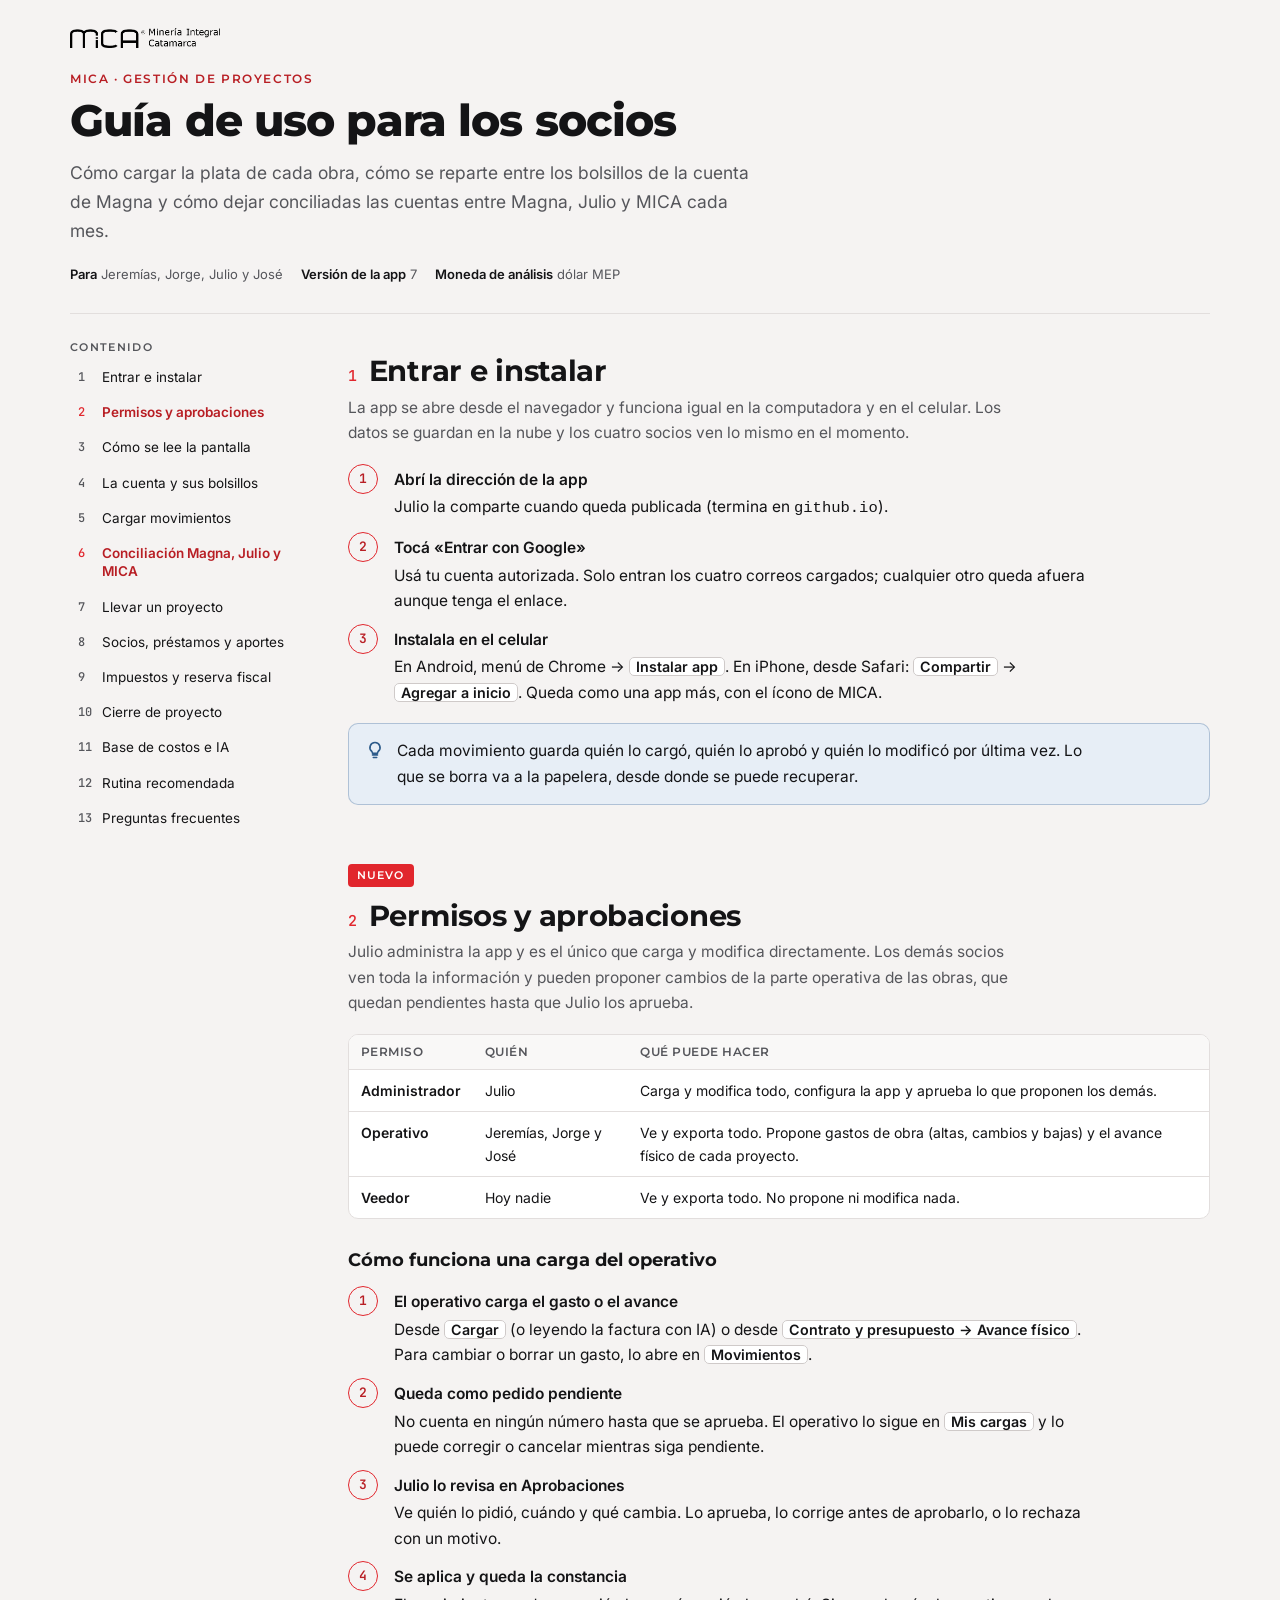
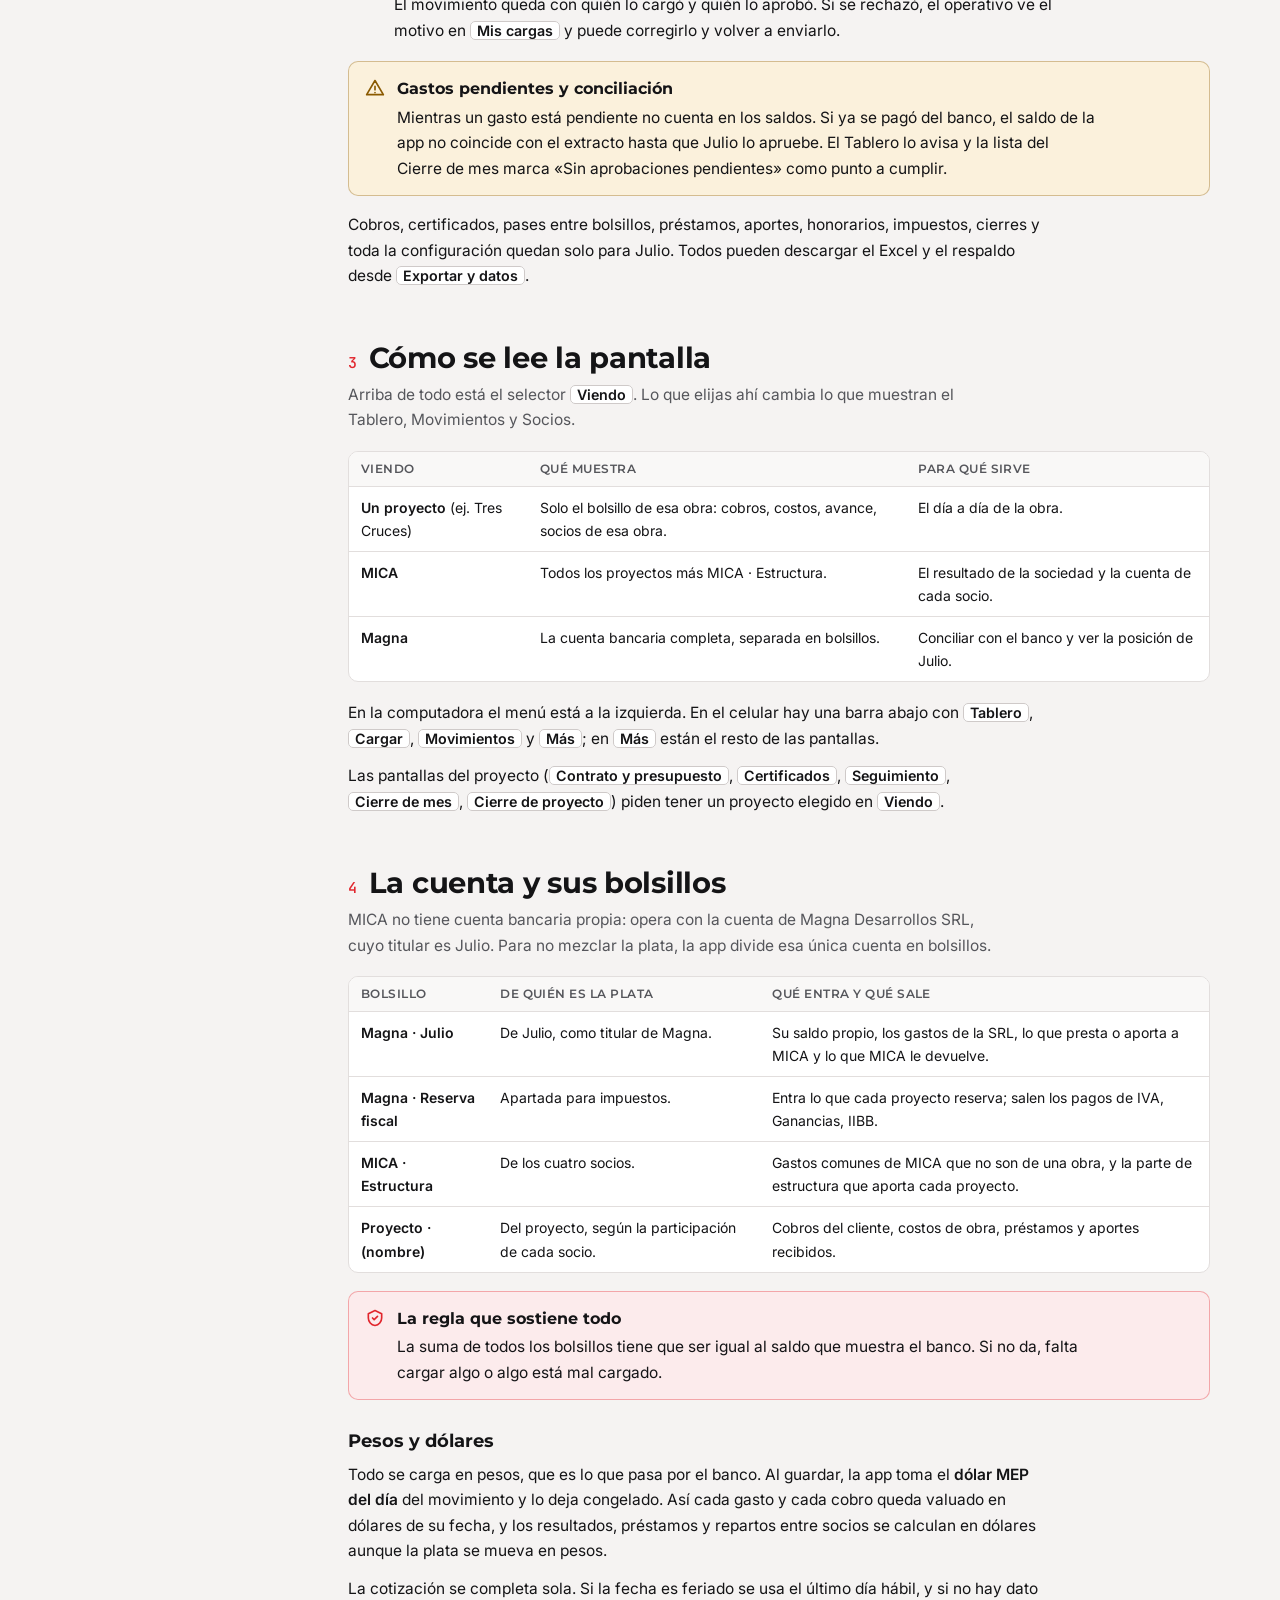
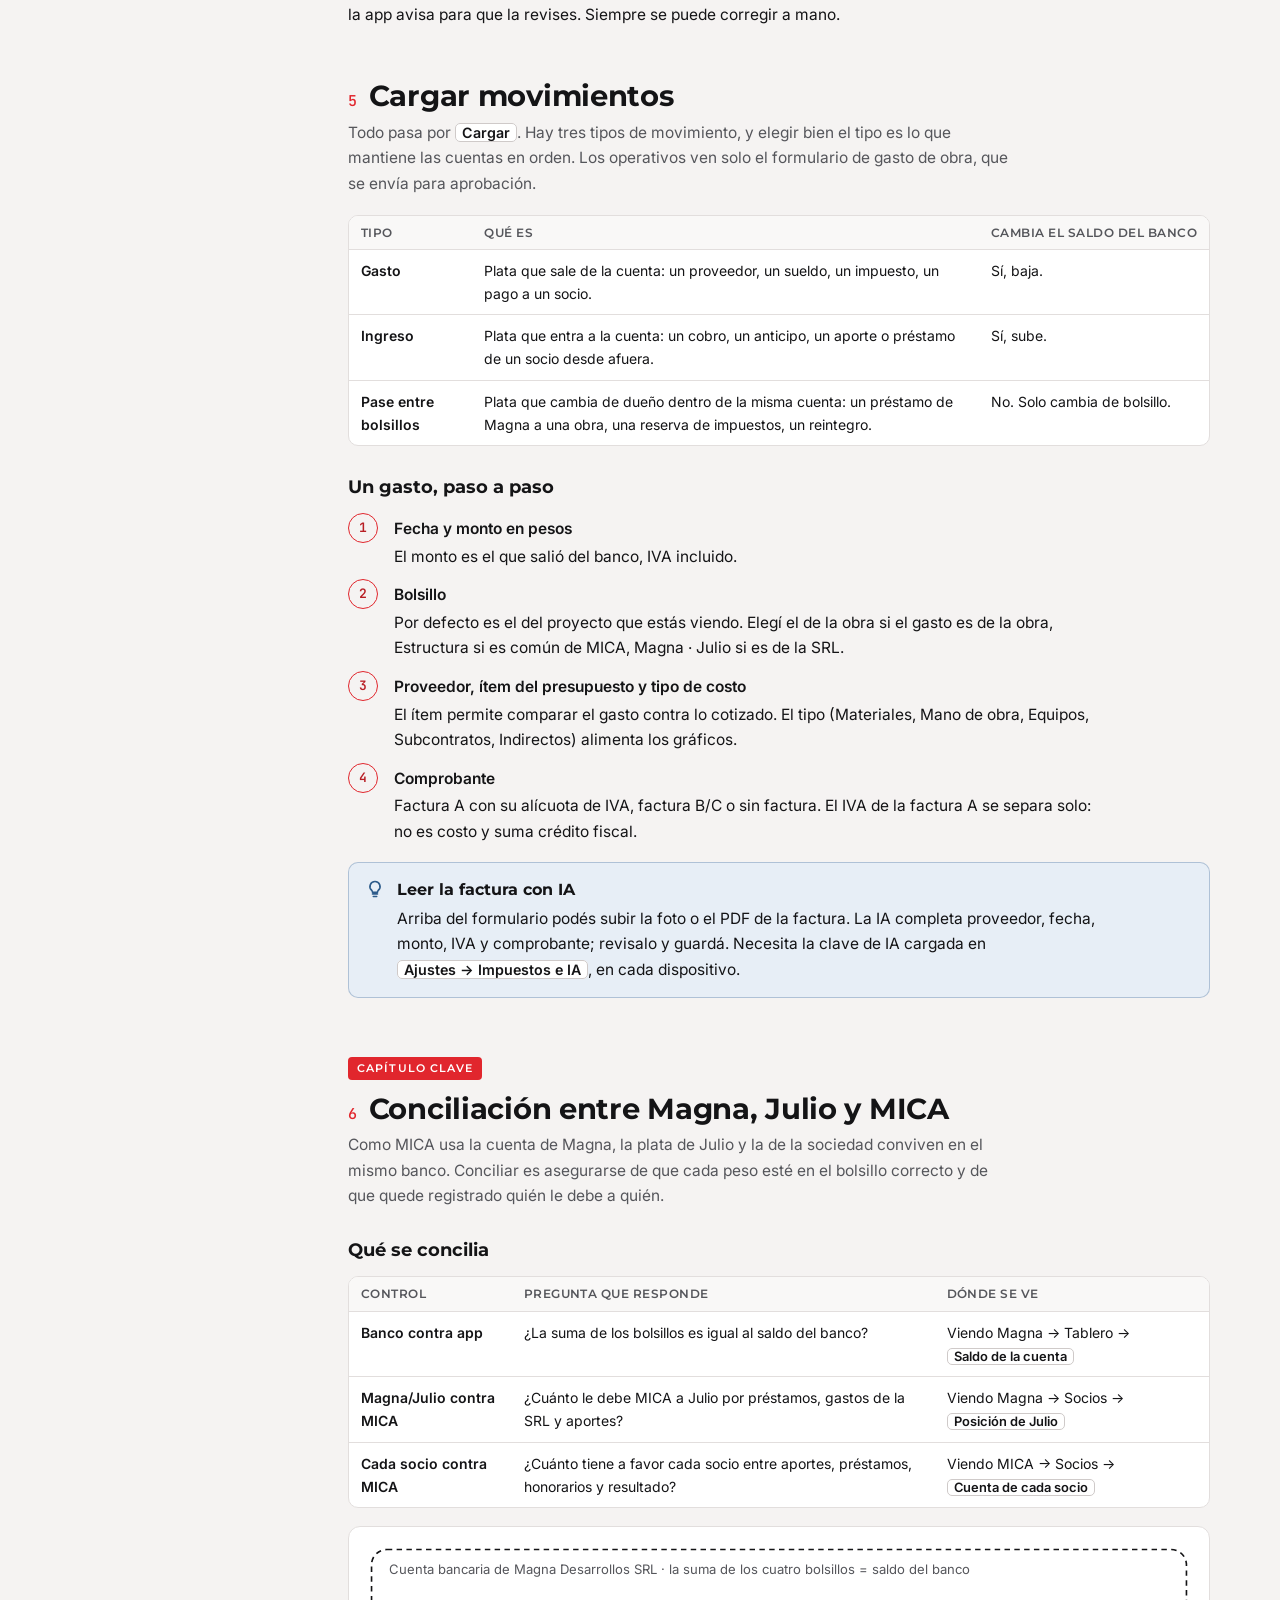
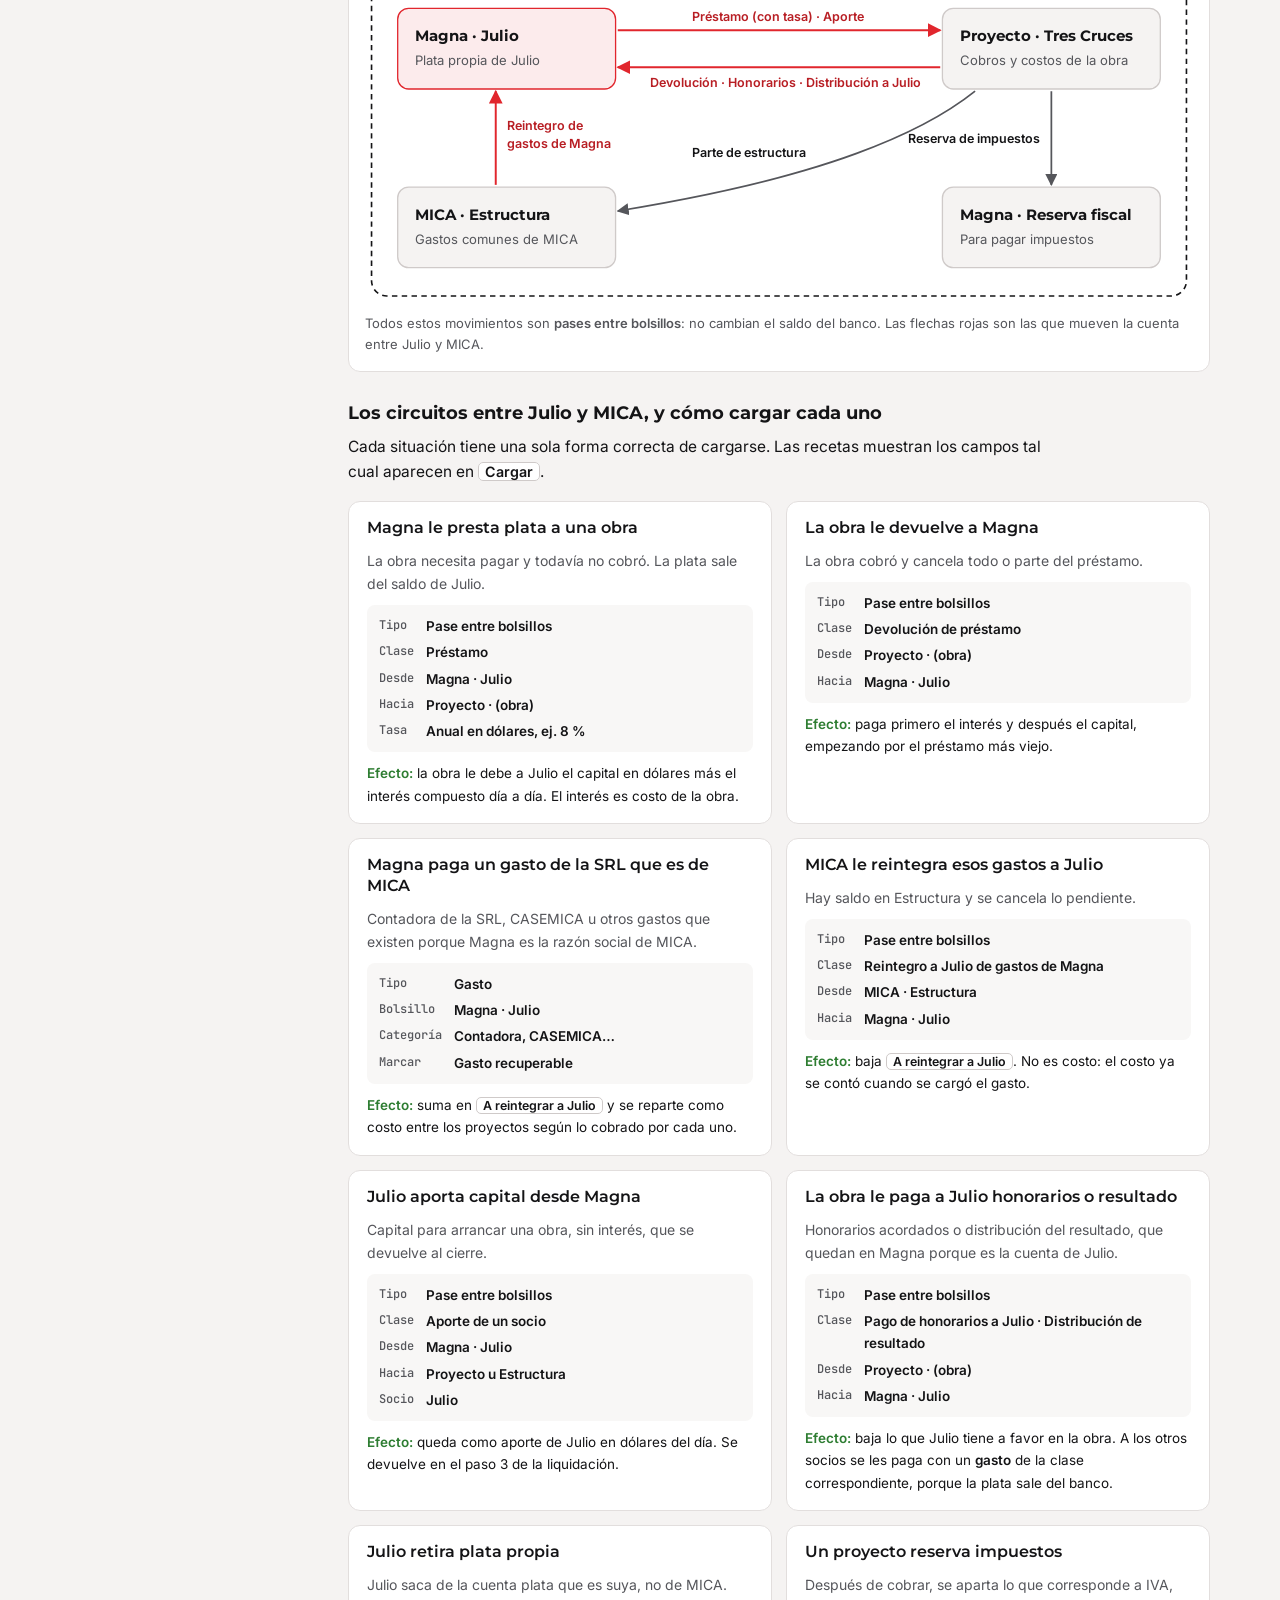
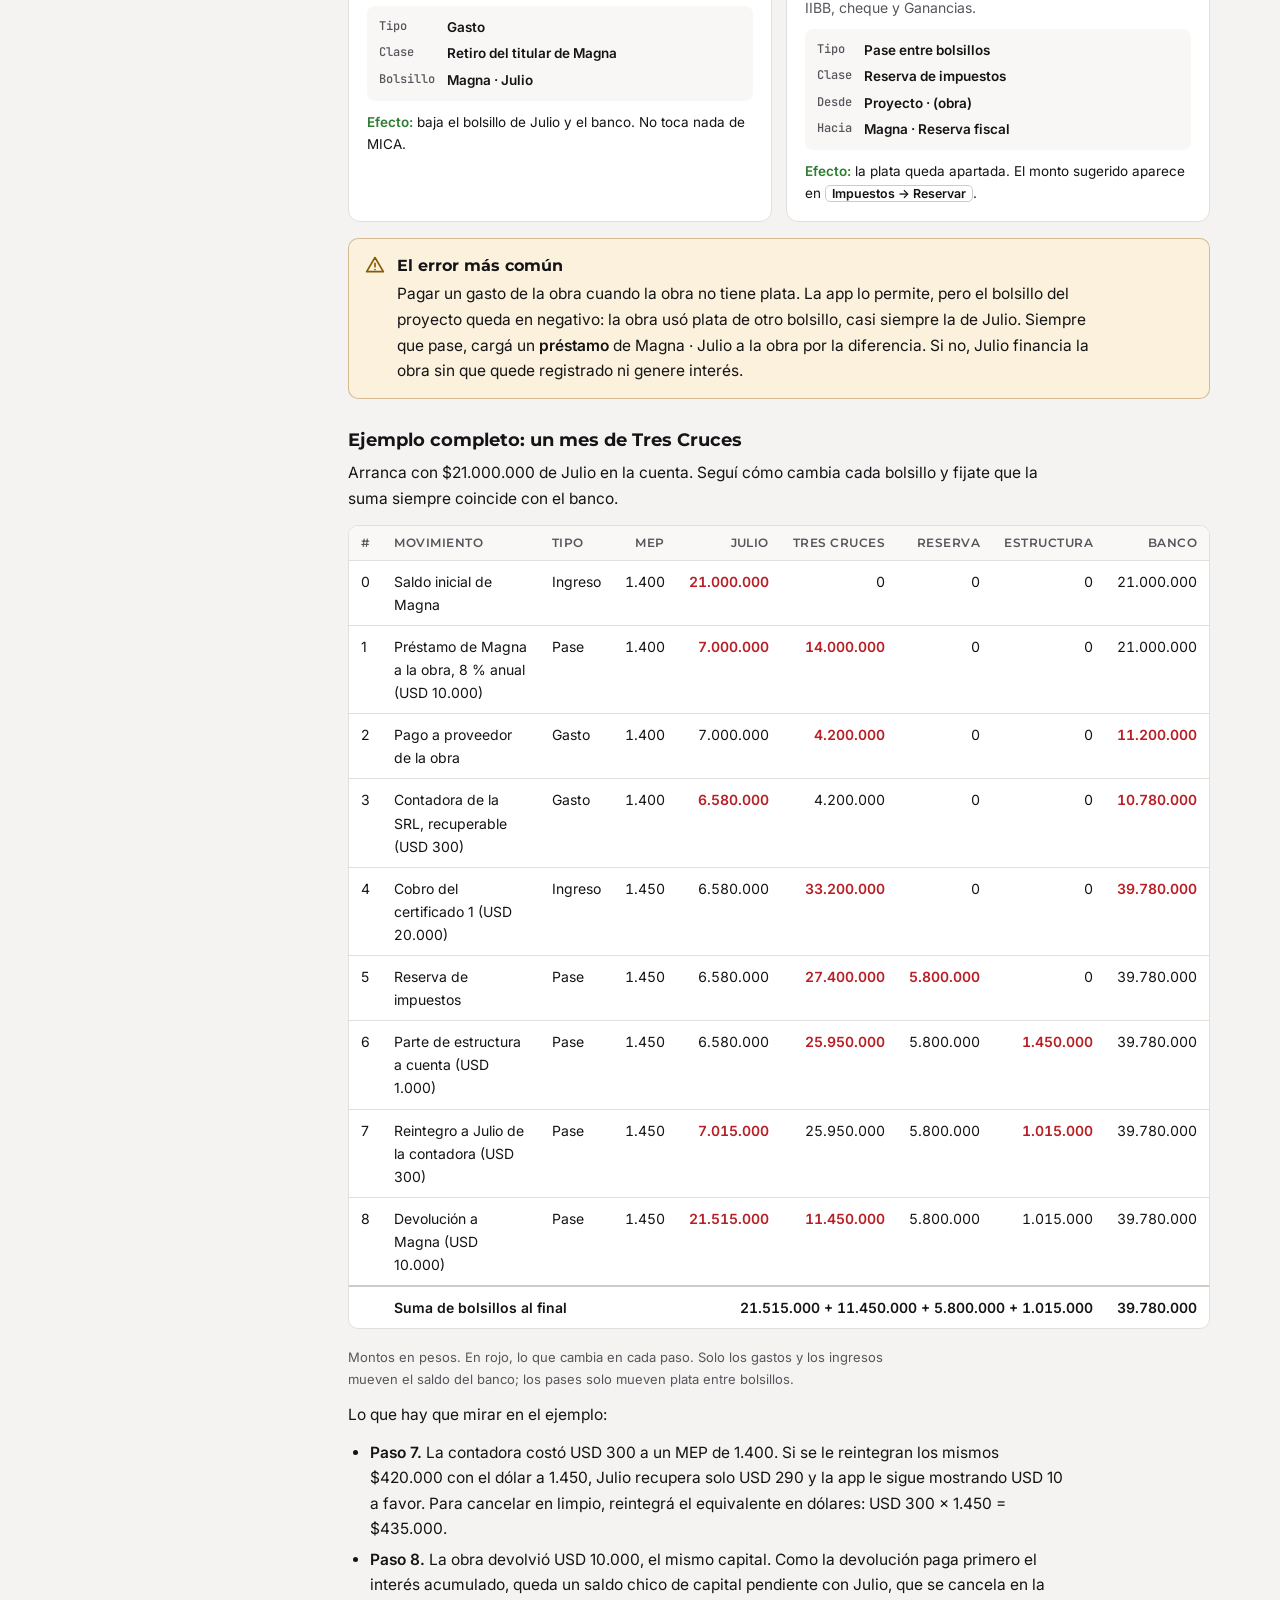
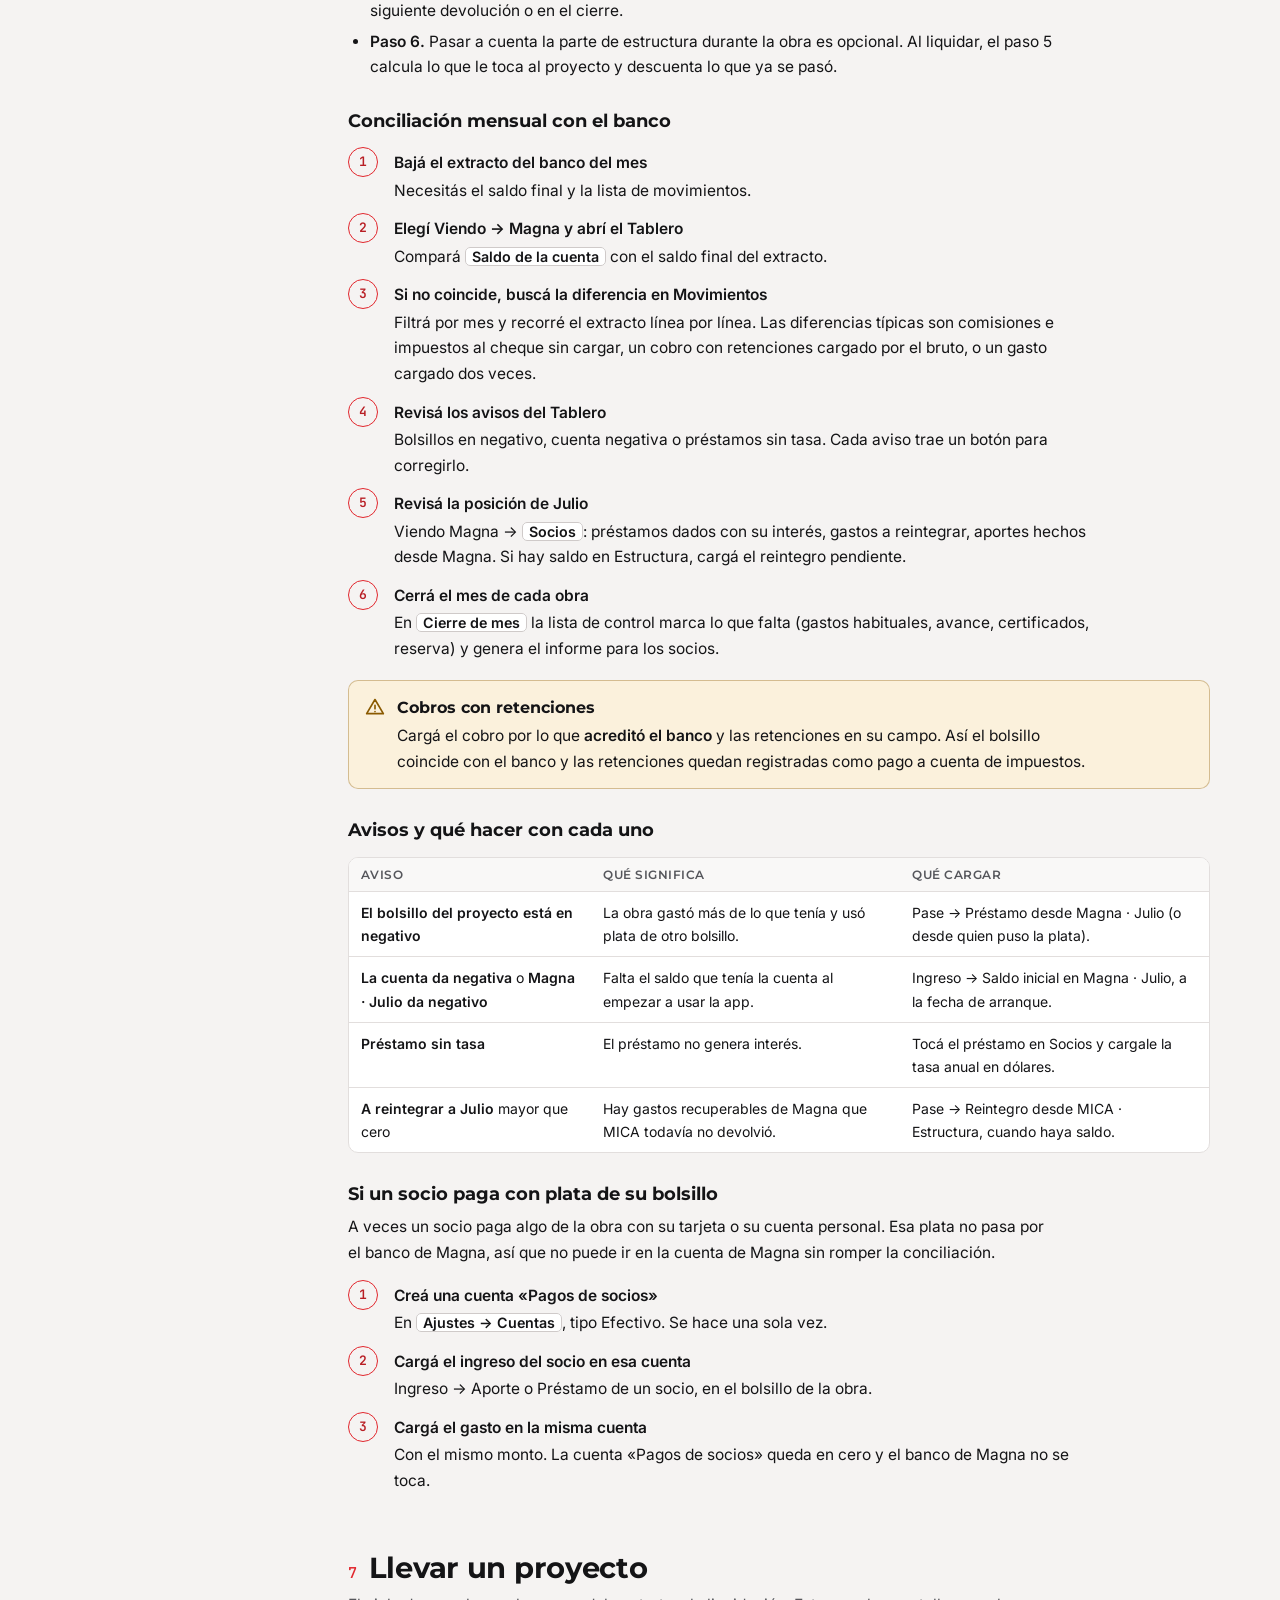
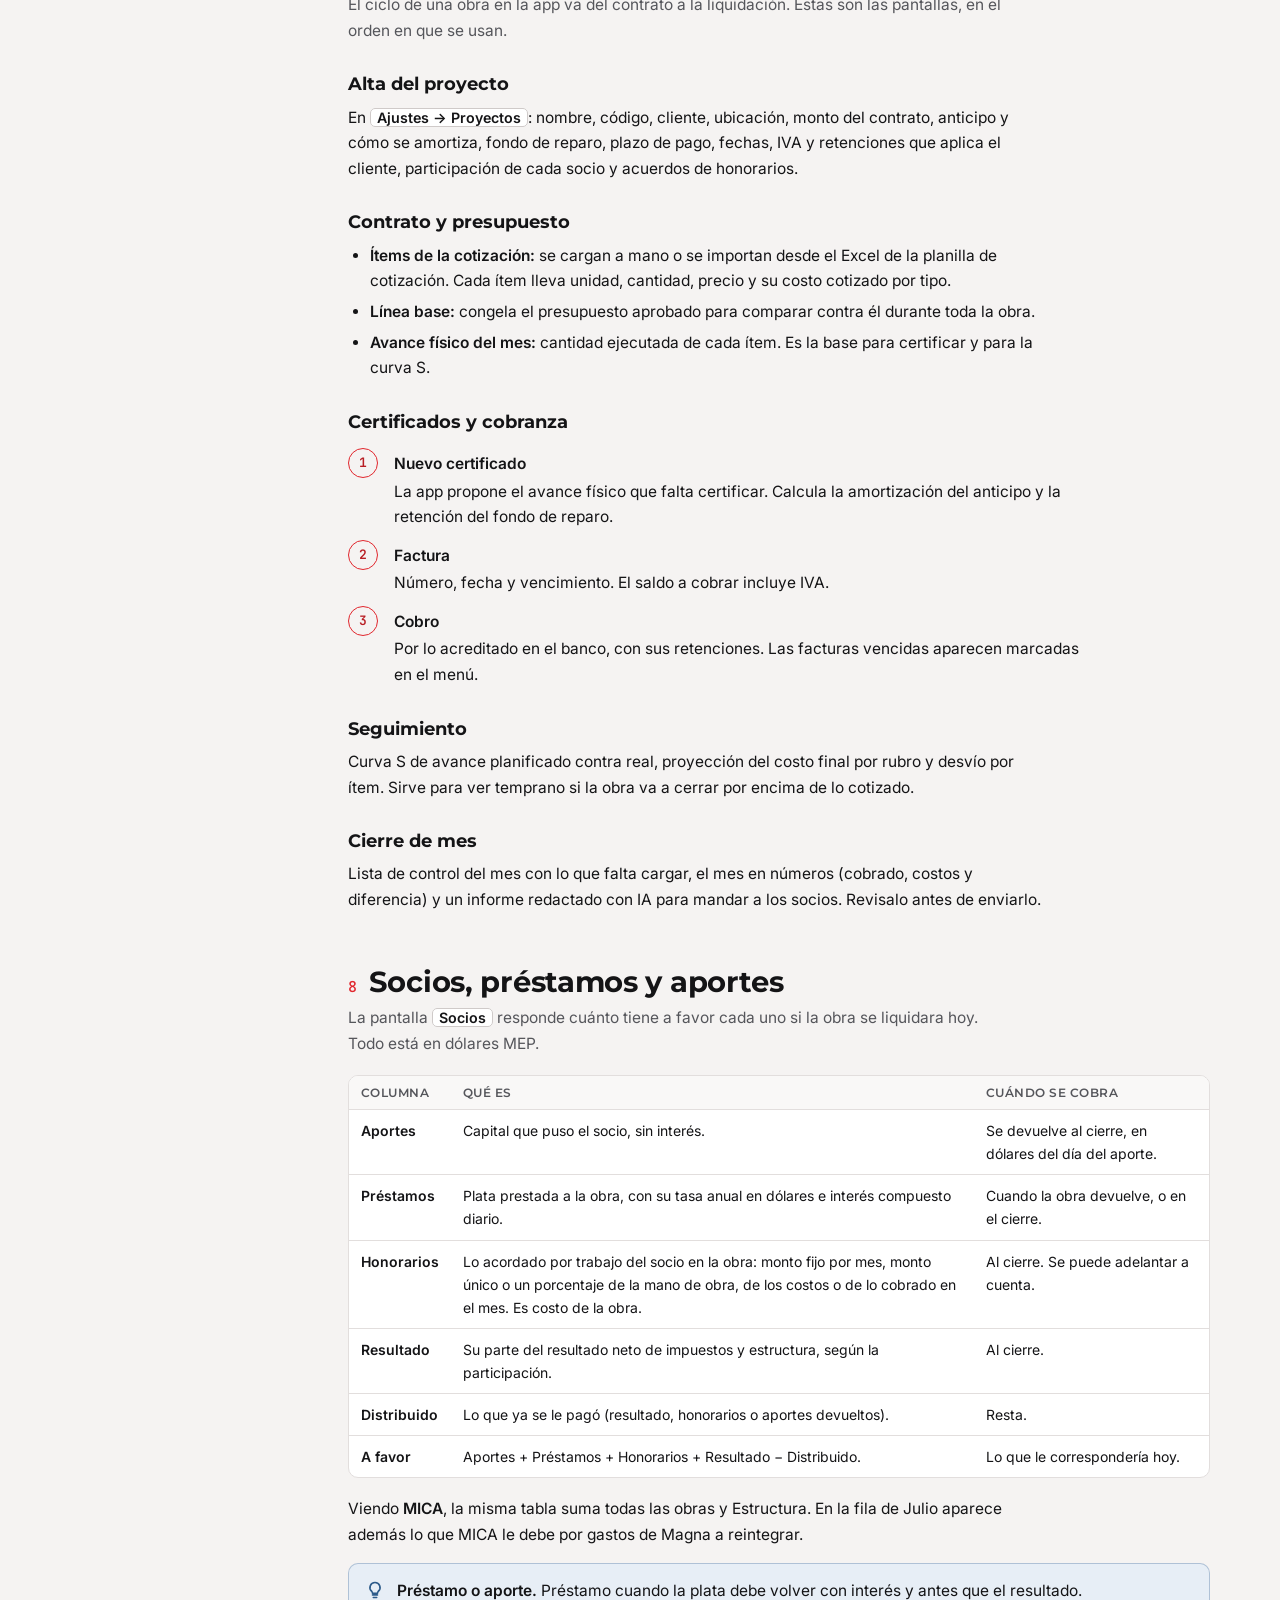
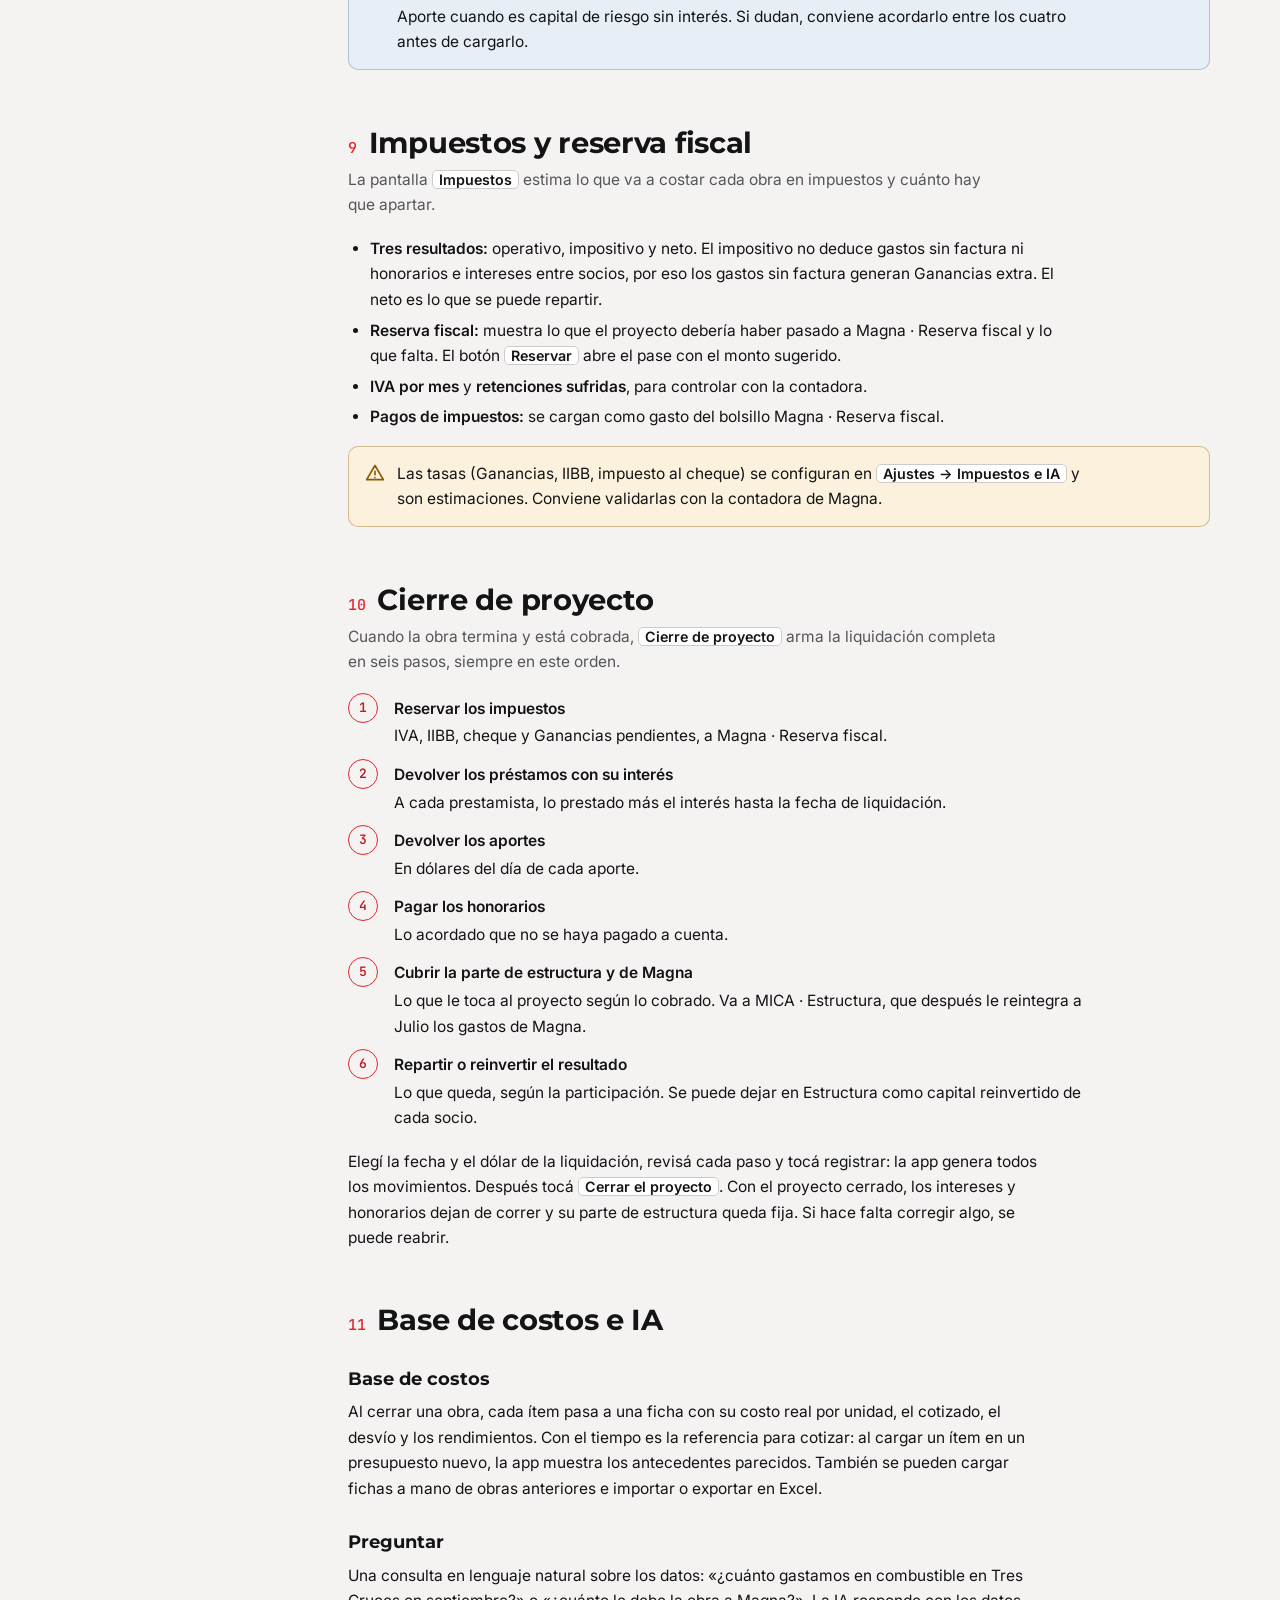
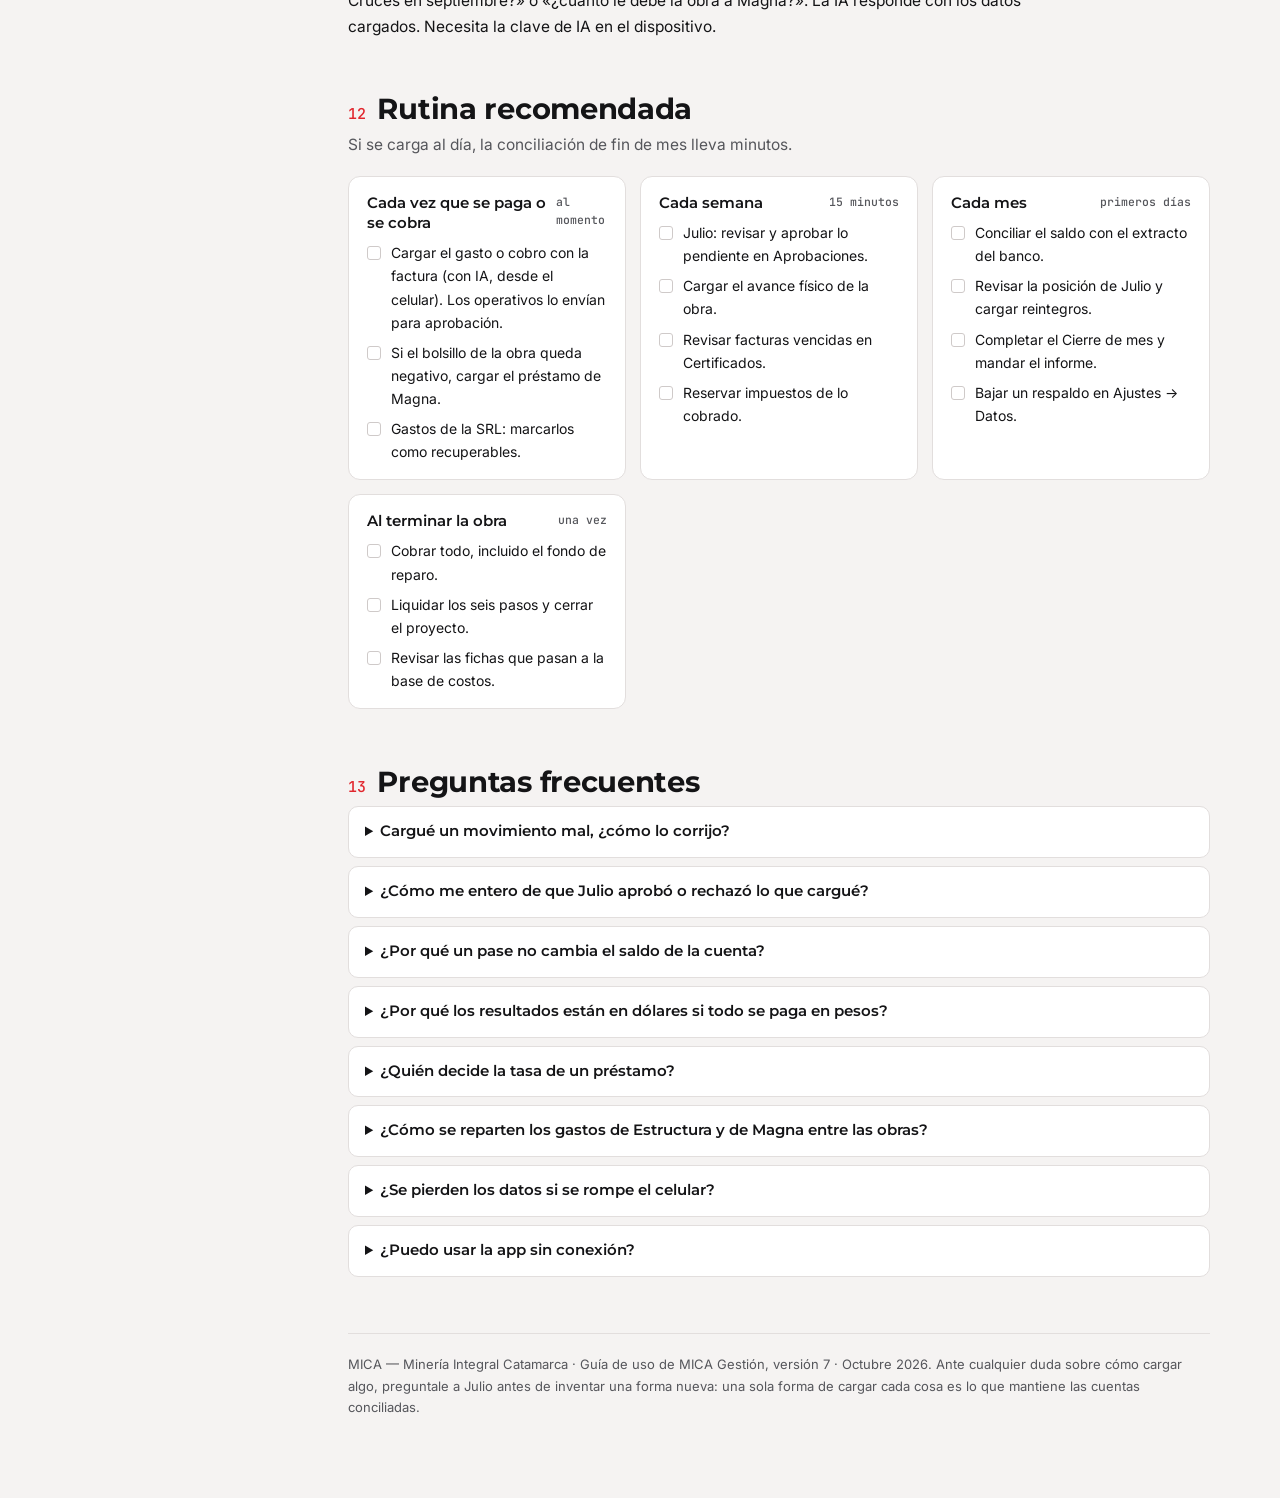
==== ayuda.html @ 424dba95 "Add files via upload" ====
<!doctype html>
<html lang="es">
<head>
<meta charset="utf-8">
<meta name="viewport" content="width=device-width, initial-scale=1, viewport-fit=cover">
<link rel="icon" href="img/favicon.ico" sizes="any">
<link rel="icon" type="image/png" sizes="32x32" href="img/favicon-32.png">
<link rel="apple-touch-icon" href="img/apple-touch-icon.png">
<title>Guía MICA Gestión</title>
<link rel="preconnect" href="https://fonts.googleapis.com">
<link rel="preconnect" href="https://fonts.gstatic.com" crossorigin>
<link rel="stylesheet" href="https://fonts.googleapis.com/css2?family=Montserrat:wght@600;700;800&family=Inter:wght@400;500;600&family=JetBrains+Mono:wght@500&display=swap">
<style>
/* Manual de uso: índice fijo a la izquierda en escritorio, columna de lectura de ~70 caracteres; recetas de carga con los mismos campos que el formulario de la app. */
:root {
  --rojo: #E1262D;
  --rojo-tinta: #B81E24;
  --rojo-suave: #FCEBEC;
  --fondo: #F5F3F2;
  --panel: #FFFFFF;
  --tinta: #141416;
  --tinta-2: #55565B;
  --linea: #E2DEDD;
  --linea-2: #CFCAC9;
  --verde: #2E7D32;
  --verde-suave: #E6F1E7;
  --ambar: #8A5A00;
  --ambar-suave: #FBF1DC;
  --azul: #2D5B8A;
  --azul-suave: #E7EEF6;
  --f-titulo: "Montserrat", "Segoe UI", Arial, sans-serif;
  --f-cuerpo: "Inter", "Segoe UI", Arial, sans-serif;
  --f-dato: "JetBrains Mono", ui-monospace, Consolas, monospace;
  --logo-claro: block;
  --logo-oscuro: none;
}
@media (prefers-color-scheme: dark) {
  :root:not([data-theme="light"]) {
    --rojo: #F0444A; --rojo-tinta: #FF7A7E; --rojo-suave: #3A1B1D;
    --fondo: #121214; --panel: #1C1C1F; --tinta: #EDEBEA; --tinta-2: #A9A7A6;
    --linea: #2E2E32; --linea-2: #45454A;
    --verde: #7BC47F; --verde-suave: #1A2B1B; --ambar: #E8B65A; --ambar-suave: #2E2514;
    --azul: #8DB4DE; --azul-suave: #18232F;
    --logo-claro: none; --logo-oscuro: block; color-scheme: dark;
  }
}
:root[data-theme="dark"] {
  --rojo: #F0444A; --rojo-tinta: #FF7A7E; --rojo-suave: #3A1B1D;
  --fondo: #121214; --panel: #1C1C1F; --tinta: #EDEBEA; --tinta-2: #A9A7A6;
  --linea: #2E2E32; --linea-2: #45454A;
  --verde: #7BC47F; --verde-suave: #1A2B1B; --ambar: #E8B65A; --ambar-suave: #2E2514;
  --azul: #8DB4DE; --azul-suave: #18232F;
  --logo-claro: none; --logo-oscuro: block; color-scheme: dark;
}
* { box-sizing: border-box; }
html { scroll-behavior: smooth; scroll-padding-top: 16px; }
@media (prefers-reduced-motion: reduce) { html { scroll-behavior: auto; } }
body { background: var(--fondo); color: var(--tinta); font: 15.5px/1.65 var(--f-cuerpo); margin: 0; }
a { color: var(--rojo-tinta); text-underline-offset: 2px; }
a:focus-visible, button:focus-visible { outline: 2px solid var(--rojo); outline-offset: 2px; border-radius: 3px; }

.marco { max-width: 1180px; margin: 0 auto; padding-inline: 20px; display: grid; grid-template-columns: 230px minmax(0, 1fr); gap: 48px; }
@media (max-width: 900px) { .marco { grid-template-columns: minmax(0, 1fr); gap: 0; padding-inline: 16px; } }

.cabeza { max-width: 1180px; margin: 0 auto; padding-inline: 20px; padding-block: 28px 0; }
@media (max-width: 900px) { .cabeza { padding-inline: 16px; padding-block: 20px 0; } }
.portada img { width: 150px; height: auto; margin-bottom: 26px; }
/* índice */
.indice { position: sticky; top: env(safe-area-inset-top, 0px); align-self: start; max-height: 100vh; overflow-y: auto; padding-block: 28px; }
.logo-claro { display: var(--logo-claro); } .logo-oscuro { display: var(--logo-oscuro); }
.indice p { font: 600 11px/1 var(--f-titulo); letter-spacing: .12em; text-transform: uppercase; color: var(--tinta-2); margin: 0 0 10px; }
.indice ol { list-style: none; margin: 0; padding: 0; display: grid; gap: 2px; counter-reset: i; }
.indice li a { display: grid; grid-template-columns: 24px 1fr; padding: 5px 8px; border-radius: 6px; color: var(--tinta); text-decoration: none; font-size: 13.5px; line-height: 1.35; }
.indice li a::before { counter-increment: i; content: counter(i); font: 500 12px/1.5 var(--f-dato); color: var(--tinta-2); }
.indice li a:hover { background: var(--panel); }
.indice li a.clave { color: var(--rojo-tinta); font-weight: 600; }
.indice li a.clave::before { color: var(--rojo); }
@media (max-width: 900px) {
  .indice { position: static; max-height: none; padding-block: 20px 0; }
  .indice ol { grid-template-columns: repeat(auto-fill, minmax(min(100%, 230px), 1fr)); background: var(--panel); border: 1px solid var(--linea); border-radius: 10px; padding: 8px; }
}

/* contenido */
main { padding-block: 0 80px; min-width: 0; }
.portada { padding-bottom: 28px; border-bottom: 1px solid var(--linea); }
.eyebrow { font: 600 11.5px/1 var(--f-titulo); letter-spacing: .14em; text-transform: uppercase; color: var(--rojo-tinta); margin: 0 0 12px; }
h1 { font: 800 clamp(30px, 5vw, 44px)/1.08 var(--f-titulo); letter-spacing: -.02em; margin: 0 0 14px; text-wrap: balance; }
.bajada { font-size: 17.5px; color: var(--tinta-2); max-width: 62ch; margin: 0; }
.meta { display: flex; flex-wrap: wrap; gap: 8px 18px; margin-top: 18px; font-size: 13px; color: var(--tinta-2); }
.meta b { color: var(--tinta); font-weight: 600; }

section.cap { padding-top: 40px; }
h2 { font: 700 clamp(23px, 3.2vw, 29px)/1.2 var(--f-titulo); letter-spacing: -.01em; margin: 0 0 6px; text-wrap: balance; display: flex; gap: 12px; align-items: baseline; }
h2 .n { font: 500 15px/1 var(--f-dato); color: var(--rojo); flex: none; }
.cap > .intro { color: var(--tinta-2); margin: 0 0 18px; max-width: 66ch; }
h3 { font: 700 18px/1.3 var(--f-titulo); margin: 30px 0 8px; text-wrap: balance; }
h4 { font: 600 15px/1.35 var(--f-titulo); margin: 20px 0 6px; }
p, li { max-width: 70ch; }
p { margin: 0 0 12px; }
ul, ol { margin: 0 0 14px; padding-left: 22px; }
li { margin-bottom: 5px; }
strong { font-weight: 600; }
.ui { font-weight: 600; white-space: nowrap; color: var(--tinta); background: var(--panel); border: 1px solid var(--linea-2); border-radius: 5px; padding: 0 6px; font-size: .92em; }
.num { font-variant-numeric: tabular-nums; }

/* capítulo destacado */
.destacado { position: relative; }
.destacado .sello { display: inline-block; font: 600 11px/1 var(--f-titulo); letter-spacing: .1em; text-transform: uppercase; background: var(--rojo); color: #fff; padding: 6px 9px; border-radius: 4px; margin-bottom: 12px; }

/* avisos */
.nota { display: grid; grid-template-columns: auto minmax(0, 1fr); gap: 12px; padding: 14px 16px; border-radius: 10px; margin: 16px 0; border: 1px solid; }
.nota > svg { width: 20px; height: 20px; margin-top: 2px; }
.nota p:last-child, .nota ul:last-child { margin-bottom: 0; }
.nota-regla { background: var(--rojo-suave); border-color: color-mix(in srgb, var(--rojo) 35%, transparent); }
.nota-regla > svg { color: var(--rojo); }
.nota-ojo { background: var(--ambar-suave); border-color: color-mix(in srgb, var(--ambar) 35%, transparent); }
.nota-ojo > svg { color: var(--ambar); }
.nota-tip { background: var(--azul-suave); border-color: color-mix(in srgb, var(--azul) 30%, transparent); }
.nota-tip > svg { color: var(--azul); }
.nota b.t { display: block; font-family: var(--f-titulo); margin-bottom: 3px; }

/* tablas */
.tabla-env { overflow-x: auto; margin: 14px 0 18px; border: 1px solid var(--linea); border-radius: 10px; background: var(--panel); }
table { border-collapse: collapse; width: 100%; font-size: 14px; }
th, td { text-align: left; padding: 9px 12px; border-bottom: 1px solid var(--linea); vertical-align: top; }
th { font: 600 12px/1.3 var(--f-titulo); letter-spacing: .04em; text-transform: uppercase; color: var(--tinta-2); background: color-mix(in srgb, var(--fondo) 60%, var(--panel)); white-space: nowrap; }
tr:last-child td { border-bottom: 0; }
td.n, th.n { text-align: right; font-variant-numeric: tabular-nums; white-space: nowrap; }
tr.total td { font-weight: 600; border-top: 2px solid var(--linea-2); }
td.cambio { color: var(--rojo-tinta); font-weight: 600; }
.chico { font-size: 13px; color: var(--tinta-2); }

/* recetas de carga */
.recetas { display: grid; grid-template-columns: repeat(auto-fill, minmax(min(100%, 320px), 1fr)); gap: 14px; margin: 16px 0 8px; }
.receta { background: var(--panel); border: 1px solid var(--linea); border-radius: 12px; padding: 16px 18px; display: flex; flex-direction: column; gap: 10px; min-width: 0; }
.receta h4 { margin: 0; font-size: 15.5px; }
.receta .cuando { margin: 0; font-size: 14px; color: var(--tinta-2); }
.campos { display: grid; grid-template-columns: auto minmax(0, 1fr); gap: 4px 12px; margin: 0; font-size: 13.5px; padding: 10px 12px; border-radius: 8px; background: color-mix(in srgb, var(--fondo) 70%, var(--panel)); }
.campos dt { font: 500 12px/1.7 var(--f-dato); color: var(--tinta-2); }
.campos dd { margin: 0; font-weight: 600; }
.receta .efecto { margin: 0; font-size: 13.5px; }
.receta .efecto b { color: var(--verde); font-weight: 600; }

/* diagrama */
.diagrama { background: var(--panel); border: 1px solid var(--linea); border-radius: 12px; padding: 16px; margin: 16px 0; overflow-x: auto; }
.diagrama svg { display: block; width: 100%; min-width: 640px; height: auto; }
.diagrama .caja { fill: var(--fondo); stroke: var(--linea-2); stroke-width: 1.2; }
.diagrama .caja-banco { fill: var(--panel); stroke: var(--tinta); stroke-width: 1.5; stroke-dasharray: 5 4; }
.diagrama .caja-julio { fill: var(--rojo-suave); stroke: var(--rojo); }
.diagrama .t1 { font: 700 14px var(--f-titulo); fill: var(--tinta); }
.diagrama .t2 { font: 400 12px var(--f-cuerpo); fill: var(--tinta-2); }
.diagrama .t3 { font: 600 11.5px var(--f-cuerpo); fill: var(--tinta); }
.diagrama .flecha { stroke: var(--tinta-2); stroke-width: 1.6; fill: none; }
.diagrama .flecha-r { stroke: var(--rojo); stroke-width: 1.8; fill: none; }
.diagrama .punta { fill: var(--tinta-2); }
.diagrama .punta-r { fill: var(--rojo); }
.diagrama .rot-r { font: 600 11.5px var(--f-cuerpo); fill: var(--rojo-tinta); }
.diagrama figcaption { font-size: 13px; color: var(--tinta-2); margin-top: 10px; }

/* pasos numerados (secuencias reales) */
ol.pasos { list-style: none; padding: 0; counter-reset: p; display: grid; gap: 10px; margin: 14px 0 18px; }
ol.pasos > li { counter-increment: p; display: grid; grid-template-columns: 34px minmax(0, 1fr); gap: 4px 12px; max-width: none; margin: 0; }
ol.pasos > li::before { content: counter(p); font: 600 13px/28px var(--f-dato); text-align: center; width: 28px; height: 28px; border-radius: 50%; border: 1.5px solid var(--rojo); color: var(--rojo-tinta); }
ol.pasos > li > div { min-width: 0; padding-top: 3px; }
ol.pasos > li p { margin: 2px 0 0; }

/* rutina */
.rutina { display: grid; grid-template-columns: repeat(auto-fill, minmax(min(100%, 250px), 1fr)); gap: 14px; margin: 16px 0; }
.rutina > div { background: var(--panel); border: 1px solid var(--linea); border-radius: 12px; padding: 16px 18px; min-width: 0; }
.rutina h4 { margin: 0 0 8px; display: flex; justify-content: space-between; gap: 8px; }
.rutina h4 span { font: 500 11.5px/1.6 var(--f-dato); color: var(--tinta-2); }
.rutina ul { list-style: none; padding: 0; margin: 0; display: grid; gap: 7px; font-size: 14px; }
.rutina li { display: grid; grid-template-columns: 16px minmax(0, 1fr); gap: 8px; margin: 0; }
.rutina li::before { content: ""; width: 12px; height: 12px; border: 1.5px solid var(--linea-2); border-radius: 3px; margin-top: 5px; }

details { background: var(--panel); border: 1px solid var(--linea); border-radius: 10px; padding: 0 16px; margin-bottom: 8px; }
summary { cursor: pointer; padding: 13px 0; font-weight: 600; font-family: var(--f-titulo); font-size: 14.5px; }
details[open] summary { border-bottom: 1px solid var(--linea); margin-bottom: 12px; }
details > :last-child { margin-bottom: 14px; }

.pie { margin-top: 56px; padding-top: 20px; border-top: 1px solid var(--linea); font-size: 13px; color: var(--tinta-2); }
</style>
</head>
<body>


<svg width="0" height="0" style="position:absolute" aria-hidden="true">
  <symbol id="i-regla" viewBox="0 0 24 24"><path fill="none" stroke="currentColor" stroke-width="2" stroke-linecap="round" stroke-linejoin="round" d="M12 3l8 4v5c0 4.5-3.4 8.3-8 9-4.6-.7-8-4.5-8-9V7l8-4z M9 12l2 2 4-4"/></symbol>
  <symbol id="i-ojo" viewBox="0 0 24 24"><path fill="none" stroke="currentColor" stroke-width="2" stroke-linecap="round" stroke-linejoin="round" d="M12 3L2 20h20L12 3z M12 10v4 M12 17.5v.01"/></symbol>
  <symbol id="i-tip" viewBox="0 0 24 24"><path fill="none" stroke="currentColor" stroke-width="2" stroke-linecap="round" stroke-linejoin="round" d="M9 18h6 M10 21h4 M12 3a6 6 0 0 0-4 10.5c.8.8 1 1.5 1 2.5h6c0-1 .2-1.7 1-2.5A6 6 0 0 0 12 3z"/></symbol>
</svg>

<div class="cabeza">
    <header class="portada">
      <img class="logo-claro" src="img/logo-mica-negro.png" alt="MICA — Minería Integral Catamarca">
      <img class="logo-oscuro" src="img/logo-mica-blanco.png" alt="MICA — Minería Integral Catamarca">

      <p class="eyebrow">MICA · Gestión de proyectos</p>
      <h1>Guía de uso para los socios</h1>
      <p class="bajada">Cómo cargar la plata de cada obra, cómo se reparte entre los bolsillos de la cuenta de Magna y cómo dejar conciliadas las cuentas entre Magna, Julio y MICA cada mes.</p>
      <div class="meta"><span><b>Para</b> Jeremías, Jorge, Julio y José</span><span><b>Versión de la app</b> 7</span><span><b>Moneda de análisis</b> dólar MEP</span></div>
    </header>
</div>
<div class="marco">
  <nav class="indice" aria-label="Índice">
    <p>Contenido</p>
    <ol>
      <li><a href="#empezar">Entrar e instalar</a></li>
      <li><a href="#permisos" class="clave">Permisos y aprobaciones</a></li>
      <li><a href="#pantalla">Cómo se lee la pantalla</a></li>
      <li><a href="#bolsillos">La cuenta y sus bolsillos</a></li>
      <li><a href="#cargar">Cargar movimientos</a></li>
      <li><a href="#conciliacion" class="clave">Conciliación Magna, Julio y MICA</a></li>
      <li><a href="#proyecto">Llevar un proyecto</a></li>
      <li><a href="#socios">Socios, préstamos y aportes</a></li>
      <li><a href="#impuestos">Impuestos y reserva fiscal</a></li>
      <li><a href="#cierre">Cierre de proyecto</a></li>
      <li><a href="#base">Base de costos e IA</a></li>
      <li><a href="#rutina">Rutina recomendada</a></li>
      <li><a href="#preguntas">Preguntas frecuentes</a></li>
    </ol>
  </nav>

  <main>


    <!-- 1 -->
    <section class="cap" id="empezar">
      <h2><span class="n">1</span>Entrar e instalar</h2>
      <p class="intro">La app se abre desde el navegador y funciona igual en la computadora y en el celular. Los datos se guardan en la nube y los cuatro socios ven lo mismo en el momento.</p>
      <ol class="pasos">
        <li><div><strong>Abrí la dirección de la app</strong><p>Julio la comparte cuando queda publicada (termina en <code>github.io</code>).</p></div></li>
        <li><div><strong>Tocá «Entrar con Google»</strong><p>Usá tu cuenta autorizada. Solo entran los cuatro correos cargados; cualquier otro queda afuera aunque tenga el enlace.</p></div></li>
        <li><div><strong>Instalala en el celular</strong><p>En Android, menú de Chrome → <span class="ui">Instalar app</span>. En iPhone, desde Safari: <span class="ui">Compartir</span> → <span class="ui">Agregar a inicio</span>. Queda como una app más, con el ícono de MICA.</p></div></li>
      </ol>
      <div class="nota nota-tip"><svg><use href="#i-tip"/></svg><div><p>Cada movimiento guarda quién lo cargó, quién lo aprobó y quién lo modificó por última vez. Lo que se borra va a la papelera, desde donde se puede recuperar.</p></div></div>
    </section>

    <!-- permisos -->
    <section class="cap destacado" id="permisos">
      <span class="sello">Nuevo</span>
      <h2><span class="n">2</span>Permisos y aprobaciones</h2>
      <p class="intro">Julio administra la app y es el único que carga y modifica directamente. Los demás socios ven toda la información y pueden proponer cambios de la parte operativa de las obras, que quedan pendientes hasta que Julio los aprueba.</p>
      <div class="tabla-env"><table>
        <thead><tr><th>Permiso</th><th>Quién</th><th>Qué puede hacer</th></tr></thead>
        <tbody>
          <tr><td><strong>Administrador</strong></td><td>Julio</td><td>Carga y modifica todo, configura la app y aprueba lo que proponen los demás.</td></tr>
          <tr><td><strong>Operativo</strong></td><td>Jeremías, Jorge y José</td><td>Ve y exporta todo. Propone gastos de obra (altas, cambios y bajas) y el avance físico de cada proyecto.</td></tr>
          <tr><td><strong>Veedor</strong></td><td>Hoy nadie</td><td>Ve y exporta todo. No propone ni modifica nada.</td></tr>
        </tbody>
      </table></div>
      <h3>Cómo funciona una carga del operativo</h3>
      <ol class="pasos">
        <li><div><strong>El operativo carga el gasto o el avance</strong><p>Desde <span class="ui">Cargar</span> (o leyendo la factura con IA) o desde <span class="ui">Contrato y presupuesto → Avance físico</span>. Para cambiar o borrar un gasto, lo abre en <span class="ui">Movimientos</span>.</p></div></li>
        <li><div><strong>Queda como pedido pendiente</strong><p>No cuenta en ningún número hasta que se aprueba. El operativo lo sigue en <span class="ui">Mis cargas</span> y lo puede corregir o cancelar mientras siga pendiente.</p></div></li>
        <li><div><strong>Julio lo revisa en Aprobaciones</strong><p>Ve quién lo pidió, cuándo y qué cambia. Lo aprueba, lo corrige antes de aprobarlo, o lo rechaza con un motivo.</p></div></li>
        <li><div><strong>Se aplica y queda la constancia</strong><p>El movimiento queda con quién lo cargó y quién lo aprobó. Si se rechazó, el operativo ve el motivo en <span class="ui">Mis cargas</span> y puede corregirlo y volver a enviarlo.</p></div></li>
      </ol>
      <div class="nota nota-ojo"><svg><use href="#i-ojo"/></svg><div><b class="t">Gastos pendientes y conciliación</b><p>Mientras un gasto está pendiente no cuenta en los saldos. Si ya se pagó del banco, el saldo de la app no coincide con el extracto hasta que Julio lo apruebe. El Tablero lo avisa y la lista del Cierre de mes marca «Sin aprobaciones pendientes» como punto a cumplir.</p></div></div>
      <p>Cobros, certificados, pases entre bolsillos, préstamos, aportes, honorarios, impuestos, cierres y toda la configuración quedan solo para Julio. Todos pueden descargar el Excel y el respaldo desde <span class="ui">Exportar y datos</span>.</p>
    </section>

    <!-- 2 -->
    <section class="cap" id="pantalla">
      <h2><span class="n">3</span>Cómo se lee la pantalla</h2>
      <p class="intro">Arriba de todo está el selector <span class="ui">Viendo</span>. Lo que elijas ahí cambia lo que muestran el Tablero, Movimientos y Socios.</p>
      <div class="tabla-env"><table>
        <thead><tr><th>Viendo</th><th>Qué muestra</th><th>Para qué sirve</th></tr></thead>
        <tbody>
          <tr><td><strong>Un proyecto</strong> (ej. Tres Cruces)</td><td>Solo el bolsillo de esa obra: cobros, costos, avance, socios de esa obra.</td><td>El día a día de la obra.</td></tr>
          <tr><td><strong>MICA</strong></td><td>Todos los proyectos más MICA · Estructura.</td><td>El resultado de la sociedad y la cuenta de cada socio.</td></tr>
          <tr><td><strong>Magna</strong></td><td>La cuenta bancaria completa, separada en bolsillos.</td><td>Conciliar con el banco y ver la posición de Julio.</td></tr>
        </tbody>
      </table></div>
      <p>En la computadora el menú está a la izquierda. En el celular hay una barra abajo con <span class="ui">Tablero</span>, <span class="ui">Cargar</span>, <span class="ui">Movimientos</span> y <span class="ui">Más</span>; en <span class="ui">Más</span> están el resto de las pantallas.</p>
      <p>Las pantallas del proyecto (<span class="ui">Contrato y presupuesto</span>, <span class="ui">Certificados</span>, <span class="ui">Seguimiento</span>, <span class="ui">Cierre de mes</span>, <span class="ui">Cierre de proyecto</span>) piden tener un proyecto elegido en <span class="ui">Viendo</span>.</p>
    </section>

    <!-- 3 -->
    <section class="cap" id="bolsillos">
      <h2><span class="n">4</span>La cuenta y sus bolsillos</h2>
      <p class="intro">MICA no tiene cuenta bancaria propia: opera con la cuenta de Magna Desarrollos SRL, cuyo titular es Julio. Para no mezclar la plata, la app divide esa única cuenta en bolsillos.</p>
      <div class="tabla-env"><table>
        <thead><tr><th>Bolsillo</th><th>De quién es la plata</th><th>Qué entra y qué sale</th></tr></thead>
        <tbody>
          <tr><td><strong>Magna · Julio</strong></td><td>De Julio, como titular de Magna.</td><td>Su saldo propio, los gastos de la SRL, lo que presta o aporta a MICA y lo que MICA le devuelve.</td></tr>
          <tr><td><strong>Magna · Reserva fiscal</strong></td><td>Apartada para impuestos.</td><td>Entra lo que cada proyecto reserva; salen los pagos de IVA, Ganancias, IIBB.</td></tr>
          <tr><td><strong>MICA · Estructura</strong></td><td>De los cuatro socios.</td><td>Gastos comunes de MICA que no son de una obra, y la parte de estructura que aporta cada proyecto.</td></tr>
          <tr><td><strong>Proyecto · (nombre)</strong></td><td>Del proyecto, según la participación de cada socio.</td><td>Cobros del cliente, costos de obra, préstamos y aportes recibidos.</td></tr>
        </tbody>
      </table></div>
      <div class="nota nota-regla"><svg><use href="#i-regla"/></svg><div><b class="t">La regla que sostiene todo</b><p>La suma de todos los bolsillos tiene que ser igual al saldo que muestra el banco. Si no da, falta cargar algo o algo está mal cargado.</p></div></div>
      <h3>Pesos y dólares</h3>
      <p>Todo se carga en pesos, que es lo que pasa por el banco. Al guardar, la app toma el <strong>dólar MEP del día</strong> del movimiento y lo deja congelado. Así cada gasto y cada cobro queda valuado en dólares de su fecha, y los resultados, préstamos y repartos entre socios se calculan en dólares aunque la plata se mueva en pesos.</p>
      <p>La cotización se completa sola. Si la fecha es feriado se usa el último día hábil, y si no hay dato la app avisa para que la revises. Siempre se puede corregir a mano.</p>
    </section>

    <!-- 4 -->
    <section class="cap" id="cargar">
      <h2><span class="n">5</span>Cargar movimientos</h2>
      <p class="intro">Todo pasa por <span class="ui">Cargar</span>. Hay tres tipos de movimiento, y elegir bien el tipo es lo que mantiene las cuentas en orden. Los operativos ven solo el formulario de gasto de obra, que se envía para aprobación.</p>
      <div class="tabla-env"><table>
        <thead><tr><th>Tipo</th><th>Qué es</th><th>Cambia el saldo del banco</th></tr></thead>
        <tbody>
          <tr><td><strong>Gasto</strong></td><td>Plata que sale de la cuenta: un proveedor, un sueldo, un impuesto, un pago a un socio.</td><td>Sí, baja.</td></tr>
          <tr><td><strong>Ingreso</strong></td><td>Plata que entra a la cuenta: un cobro, un anticipo, un aporte o préstamo de un socio desde afuera.</td><td>Sí, sube.</td></tr>
          <tr><td><strong>Pase entre bolsillos</strong></td><td>Plata que cambia de dueño dentro de la misma cuenta: un préstamo de Magna a una obra, una reserva de impuestos, un reintegro.</td><td>No. Solo cambia de bolsillo.</td></tr>
        </tbody>
      </table></div>
      <h3>Un gasto, paso a paso</h3>
      <ol class="pasos">
        <li><div><strong>Fecha y monto en pesos</strong><p>El monto es el que salió del banco, IVA incluido.</p></div></li>
        <li><div><strong>Bolsillo</strong><p>Por defecto es el del proyecto que estás viendo. Elegí el de la obra si el gasto es de la obra, Estructura si es común de MICA, Magna · Julio si es de la SRL.</p></div></li>
        <li><div><strong>Proveedor, ítem del presupuesto y tipo de costo</strong><p>El ítem permite comparar el gasto contra lo cotizado. El tipo (Materiales, Mano de obra, Equipos, Subcontratos, Indirectos) alimenta los gráficos.</p></div></li>
        <li><div><strong>Comprobante</strong><p>Factura A con su alícuota de IVA, factura B/C o sin factura. El IVA de la factura A se separa solo: no es costo y suma crédito fiscal.</p></div></li>
      </ol>
      <div class="nota nota-tip"><svg><use href="#i-tip"/></svg><div><b class="t">Leer la factura con IA</b><p>Arriba del formulario podés subir la foto o el PDF de la factura. La IA completa proveedor, fecha, monto, IVA y comprobante; revisalo y guardá. Necesita la clave de IA cargada en <span class="ui">Ajustes → Impuestos e IA</span>, en cada dispositivo.</p></div></div>
    </section>

    <!-- 5 CONCILIACIÓN -->
    <section class="cap destacado" id="conciliacion">
      <span class="sello">Capítulo clave</span>
      <h2><span class="n">6</span>Conciliación entre Magna, Julio y MICA</h2>
      <p class="intro">Como MICA usa la cuenta de Magna, la plata de Julio y la de la sociedad conviven en el mismo banco. Conciliar es asegurarse de que cada peso esté en el bolsillo correcto y de que quede registrado quién le debe a quién.</p>

      <h3>Qué se concilia</h3>
      <div class="tabla-env"><table>
        <thead><tr><th>Control</th><th>Pregunta que responde</th><th>Dónde se ve</th></tr></thead>
        <tbody>
          <tr><td><strong>Banco contra app</strong></td><td>¿La suma de los bolsillos es igual al saldo del banco?</td><td>Viendo Magna → Tablero → <span class="ui">Saldo de la cuenta</span></td></tr>
          <tr><td><strong>Magna/Julio contra MICA</strong></td><td>¿Cuánto le debe MICA a Julio por préstamos, gastos de la SRL y aportes?</td><td>Viendo Magna → Socios → <span class="ui">Posición de Julio</span></td></tr>
          <tr><td><strong>Cada socio contra MICA</strong></td><td>¿Cuánto tiene a favor cada socio entre aportes, préstamos, honorarios y resultado?</td><td>Viendo MICA → Socios → <span class="ui">Cuenta de cada socio</span></td></tr>
        </tbody>
      </table></div>

      <figure class="diagrama">
        <svg viewBox="0 0 760 330" role="img" aria-labelledby="dg-t">
          <title id="dg-t">Circuitos de plata entre los bolsillos de la cuenta de Magna</title>
          <defs>
            <marker id="m" viewBox="0 0 10 10" refX="9" refY="5" markerWidth="7" markerHeight="7" orient="auto-start-reverse"><path class="punta" d="M0,0 L10,5 L0,10 z"/></marker>
            <marker id="mr" viewBox="0 0 10 10" refX="9" refY="5" markerWidth="7" markerHeight="7" orient="auto-start-reverse"><path class="punta-r" d="M0,0 L10,5 L0,10 z"/></marker>
          </defs>
          <rect class="caja-banco" x="6" y="6" width="748" height="318" rx="14"/>
          <text class="t2" x="22" y="28">Cuenta bancaria de Magna Desarrollos SRL · la suma de los cuatro bolsillos = saldo del banco</text>

          <rect class="caja caja-julio" x="30" y="60" width="200" height="74" rx="10"/>
          <text class="t1" x="46" y="90">Magna · Julio</text>
          <text class="t2" x="46" y="112">Plata propia de Julio</text>

          <rect class="caja" x="530" y="60" width="200" height="74" rx="10"/>
          <text class="t1" x="546" y="90">Proyecto · Tres Cruces</text>
          <text class="t2" x="546" y="112">Cobros y costos de la obra</text>

          <rect class="caja" x="30" y="224" width="200" height="74" rx="10"/>
          <text class="t1" x="46" y="254">MICA · Estructura</text>
          <text class="t2" x="46" y="276">Gastos comunes de MICA</text>

          <rect class="caja" x="530" y="224" width="200" height="74" rx="10"/>
          <text class="t1" x="546" y="254">Magna · Reserva fiscal</text>
          <text class="t2" x="546" y="276">Para pagar impuestos</text>

          <!-- Julio -> proyecto: préstamo -->
          <path class="flecha-r" d="M232,80 L528,80" marker-end="url(#mr)"/>
          <text class="rot-r" x="300" y="72">Préstamo (con tasa) · Aporte</text>
          <!-- proyecto -> Julio: devolución, honorarios, distribución -->
          <path class="flecha-r" d="M528,114 L232,114" marker-end="url(#mr)"/>
          <text class="rot-r" x="262" y="132">Devolución · Honorarios · Distribución a Julio</text>
          <!-- proyecto -> reserva -->
          <path class="flecha" d="M630,136 L630,222" marker-end="url(#m)"/>
          <text class="t3" x="620" y="184" text-anchor="end">Reserva de impuestos</text>
          <!-- proyecto -> estructura -->
          <path class="flecha" d="M560,136 C 480,200 330,230 232,246" marker-end="url(#m)"/>
          <text class="t3" x="300" y="196">Parte de estructura</text>
          <!-- estructura -> julio -->
          <path class="flecha-r" d="M120,222 L120,136" marker-end="url(#mr)"/>
          <text class="rot-r" x="130" y="172">Reintegro de</text>
          <text class="rot-r" x="130" y="188">gastos de Magna</text>
        </svg>
        <figcaption>Todos estos movimientos son <strong>pases entre bolsillos</strong>: no cambian el saldo del banco. Las flechas rojas son las que mueven la cuenta entre Julio y MICA.</figcaption>
      </figure>

      <h3>Los circuitos entre Julio y MICA, y cómo cargar cada uno</h3>
      <p>Cada situación tiene una sola forma correcta de cargarse. Las recetas muestran los campos tal cual aparecen en <span class="ui">Cargar</span>.</p>

      <div class="recetas">
        <article class="receta">
          <h4>Magna le presta plata a una obra</h4>
          <p class="cuando">La obra necesita pagar y todavía no cobró. La plata sale del saldo de Julio.</p>
          <dl class="campos"><dt>Tipo</dt><dd>Pase entre bolsillos</dd><dt>Clase</dt><dd>Préstamo</dd><dt>Desde</dt><dd>Magna · Julio</dd><dt>Hacia</dt><dd>Proyecto · (obra)</dd><dt>Tasa</dt><dd>Anual en dólares, ej. 8 %</dd></dl>
          <p class="efecto"><b>Efecto:</b> la obra le debe a Julio el capital en dólares más el interés compuesto día a día. El interés es costo de la obra.</p>
        </article>
        <article class="receta">
          <h4>La obra le devuelve a Magna</h4>
          <p class="cuando">La obra cobró y cancela todo o parte del préstamo.</p>
          <dl class="campos"><dt>Tipo</dt><dd>Pase entre bolsillos</dd><dt>Clase</dt><dd>Devolución de préstamo</dd><dt>Desde</dt><dd>Proyecto · (obra)</dd><dt>Hacia</dt><dd>Magna · Julio</dd></dl>
          <p class="efecto"><b>Efecto:</b> paga primero el interés y después el capital, empezando por el préstamo más viejo.</p>
        </article>
        <article class="receta">
          <h4>Magna paga un gasto de la SRL que es de MICA</h4>
          <p class="cuando">Contadora de la SRL, CASEMICA u otros gastos que existen porque Magna es la razón social de MICA.</p>
          <dl class="campos"><dt>Tipo</dt><dd>Gasto</dd><dt>Bolsillo</dt><dd>Magna · Julio</dd><dt>Categoría</dt><dd>Contadora, CASEMICA…</dd><dt>Marcar</dt><dd>Gasto recuperable</dd></dl>
          <p class="efecto"><b>Efecto:</b> suma en <span class="ui">A reintegrar a Julio</span> y se reparte como costo entre los proyectos según lo cobrado por cada uno.</p>
        </article>
        <article class="receta">
          <h4>MICA le reintegra esos gastos a Julio</h4>
          <p class="cuando">Hay saldo en Estructura y se cancela lo pendiente.</p>
          <dl class="campos"><dt>Tipo</dt><dd>Pase entre bolsillos</dd><dt>Clase</dt><dd>Reintegro a Julio de gastos de Magna</dd><dt>Desde</dt><dd>MICA · Estructura</dd><dt>Hacia</dt><dd>Magna · Julio</dd></dl>
          <p class="efecto"><b>Efecto:</b> baja <span class="ui">A reintegrar a Julio</span>. No es costo: el costo ya se contó cuando se cargó el gasto.</p>
        </article>
        <article class="receta">
          <h4>Julio aporta capital desde Magna</h4>
          <p class="cuando">Capital para arrancar una obra, sin interés, que se devuelve al cierre.</p>
          <dl class="campos"><dt>Tipo</dt><dd>Pase entre bolsillos</dd><dt>Clase</dt><dd>Aporte de un socio</dd><dt>Desde</dt><dd>Magna · Julio</dd><dt>Hacia</dt><dd>Proyecto u Estructura</dd><dt>Socio</dt><dd>Julio</dd></dl>
          <p class="efecto"><b>Efecto:</b> queda como aporte de Julio en dólares del día. Se devuelve en el paso 3 de la liquidación.</p>
        </article>
        <article class="receta">
          <h4>La obra le paga a Julio honorarios o resultado</h4>
          <p class="cuando">Honorarios acordados o distribución del resultado, que quedan en Magna porque es la cuenta de Julio.</p>
          <dl class="campos"><dt>Tipo</dt><dd>Pase entre bolsillos</dd><dt>Clase</dt><dd>Pago de honorarios a Julio · Distribución de resultado</dd><dt>Desde</dt><dd>Proyecto · (obra)</dd><dt>Hacia</dt><dd>Magna · Julio</dd></dl>
          <p class="efecto"><b>Efecto:</b> baja lo que Julio tiene a favor en la obra. A los otros socios se les paga con un <strong>gasto</strong> de la clase correspondiente, porque la plata sale del banco.</p>
        </article>
        <article class="receta">
          <h4>Julio retira plata propia</h4>
          <p class="cuando">Julio saca de la cuenta plata que es suya, no de MICA.</p>
          <dl class="campos"><dt>Tipo</dt><dd>Gasto</dd><dt>Clase</dt><dd>Retiro del titular de Magna</dd><dt>Bolsillo</dt><dd>Magna · Julio</dd></dl>
          <p class="efecto"><b>Efecto:</b> baja el bolsillo de Julio y el banco. No toca nada de MICA.</p>
        </article>
        <article class="receta">
          <h4>Un proyecto reserva impuestos</h4>
          <p class="cuando">Después de cobrar, se aparta lo que corresponde a IVA, IIBB, cheque y Ganancias.</p>
          <dl class="campos"><dt>Tipo</dt><dd>Pase entre bolsillos</dd><dt>Clase</dt><dd>Reserva de impuestos</dd><dt>Desde</dt><dd>Proyecto · (obra)</dd><dt>Hacia</dt><dd>Magna · Reserva fiscal</dd></dl>
          <p class="efecto"><b>Efecto:</b> la plata queda apartada. El monto sugerido aparece en <span class="ui">Impuestos → Reservar</span>.</p>
        </article>
      </div>

      <div class="nota nota-ojo"><svg><use href="#i-ojo"/></svg><div><b class="t">El error más común</b><p>Pagar un gasto de la obra cuando la obra no tiene plata. La app lo permite, pero el bolsillo del proyecto queda en negativo: la obra usó plata de otro bolsillo, casi siempre la de Julio. Siempre que pase, cargá un <strong>préstamo</strong> de Magna · Julio a la obra por la diferencia. Si no, Julio financia la obra sin que quede registrado ni genere interés.</p></div></div>

      <h3>Ejemplo completo: un mes de Tres Cruces</h3>
      <p>Arranca con $21.000.000 de Julio en la cuenta. Seguí cómo cambia cada bolsillo y fijate que la suma siempre coincide con el banco.</p>
      <div class="tabla-env"><table>
        <thead><tr><th>#</th><th>Movimiento</th><th>Tipo</th><th class="n">MEP</th><th class="n">Julio</th><th class="n">Tres Cruces</th><th class="n">Reserva</th><th class="n">Estructura</th><th class="n">Banco</th></tr></thead>
        <tbody>
          <tr><td>0</td><td>Saldo inicial de Magna</td><td>Ingreso</td><td class="n">1.400</td><td class="n cambio">21.000.000</td><td class="n">0</td><td class="n">0</td><td class="n">0</td><td class="n">21.000.000</td></tr>
          <tr><td>1</td><td>Préstamo de Magna a la obra, 8 % anual (USD 10.000)</td><td>Pase</td><td class="n">1.400</td><td class="n cambio">7.000.000</td><td class="n cambio">14.000.000</td><td class="n">0</td><td class="n">0</td><td class="n">21.000.000</td></tr>
          <tr><td>2</td><td>Pago a proveedor de la obra</td><td>Gasto</td><td class="n">1.400</td><td class="n">7.000.000</td><td class="n cambio">4.200.000</td><td class="n">0</td><td class="n">0</td><td class="n cambio">11.200.000</td></tr>
          <tr><td>3</td><td>Contadora de la SRL, recuperable (USD 300)</td><td>Gasto</td><td class="n">1.400</td><td class="n cambio">6.580.000</td><td class="n">4.200.000</td><td class="n">0</td><td class="n">0</td><td class="n cambio">10.780.000</td></tr>
          <tr><td>4</td><td>Cobro del certificado 1 (USD 20.000)</td><td>Ingreso</td><td class="n">1.450</td><td class="n">6.580.000</td><td class="n cambio">33.200.000</td><td class="n">0</td><td class="n">0</td><td class="n cambio">39.780.000</td></tr>
          <tr><td>5</td><td>Reserva de impuestos</td><td>Pase</td><td class="n">1.450</td><td class="n">6.580.000</td><td class="n cambio">27.400.000</td><td class="n cambio">5.800.000</td><td class="n">0</td><td class="n">39.780.000</td></tr>
          <tr><td>6</td><td>Parte de estructura a cuenta (USD 1.000)</td><td>Pase</td><td class="n">1.450</td><td class="n">6.580.000</td><td class="n cambio">25.950.000</td><td class="n">5.800.000</td><td class="n cambio">1.450.000</td><td class="n">39.780.000</td></tr>
          <tr><td>7</td><td>Reintegro a Julio de la contadora (USD 300)</td><td>Pase</td><td class="n">1.450</td><td class="n cambio">7.015.000</td><td class="n">25.950.000</td><td class="n">5.800.000</td><td class="n cambio">1.015.000</td><td class="n">39.780.000</td></tr>
          <tr><td>8</td><td>Devolución a Magna (USD 10.000)</td><td>Pase</td><td class="n">1.450</td><td class="n cambio">21.515.000</td><td class="n cambio">11.450.000</td><td class="n">5.800.000</td><td class="n">1.015.000</td><td class="n">39.780.000</td></tr>
          <tr class="total"><td></td><td colspan="3">Suma de bolsillos al final</td><td class="n" colspan="4">21.515.000 + 11.450.000 + 5.800.000 + 1.015.000</td><td class="n">39.780.000</td></tr>
        </tbody>
      </table></div>
      <p class="chico">Montos en pesos. En rojo, lo que cambia en cada paso. Solo los gastos y los ingresos mueven el saldo del banco; los pases solo mueven plata entre bolsillos.</p>
      <p>Lo que hay que mirar en el ejemplo:</p>
      <ul>
        <li><strong>Paso 7.</strong> La contadora costó USD 300 a un MEP de 1.400. Si se le reintegran los mismos $420.000 con el dólar a 1.450, Julio recupera solo USD 290 y la app le sigue mostrando USD 10 a favor. Para cancelar en limpio, reintegrá el equivalente en dólares: USD 300 × 1.450 = $435.000.</li>
        <li><strong>Paso 8.</strong> La obra devolvió USD 10.000, el mismo capital. Como la devolución paga primero el interés acumulado, queda un saldo chico de capital pendiente con Julio, que se cancela en la siguiente devolución o en el cierre.</li>
        <li><strong>Paso 6.</strong> Pasar a cuenta la parte de estructura durante la obra es opcional. Al liquidar, el paso 5 calcula lo que le toca al proyecto y descuenta lo que ya se pasó.</li>
      </ul>

      <h3>Conciliación mensual con el banco</h3>
      <ol class="pasos">
        <li><div><strong>Bajá el extracto del banco del mes</strong><p>Necesitás el saldo final y la lista de movimientos.</p></div></li>
        <li><div><strong>Elegí Viendo → Magna y abrí el Tablero</strong><p>Compará <span class="ui">Saldo de la cuenta</span> con el saldo final del extracto.</p></div></li>
        <li><div><strong>Si no coincide, buscá la diferencia en Movimientos</strong><p>Filtrá por mes y recorré el extracto línea por línea. Las diferencias típicas son comisiones e impuestos al cheque sin cargar, un cobro con retenciones cargado por el bruto, o un gasto cargado dos veces.</p></div></li>
        <li><div><strong>Revisá los avisos del Tablero</strong><p>Bolsillos en negativo, cuenta negativa o préstamos sin tasa. Cada aviso trae un botón para corregirlo.</p></div></li>
        <li><div><strong>Revisá la posición de Julio</strong><p>Viendo Magna → <span class="ui">Socios</span>: préstamos dados con su interés, gastos a reintegrar, aportes hechos desde Magna. Si hay saldo en Estructura, cargá el reintegro pendiente.</p></div></li>
        <li><div><strong>Cerrá el mes de cada obra</strong><p>En <span class="ui">Cierre de mes</span> la lista de control marca lo que falta (gastos habituales, avance, certificados, reserva) y genera el informe para los socios.</p></div></li>
      </ol>
      <div class="nota nota-ojo"><svg><use href="#i-ojo"/></svg><div><b class="t">Cobros con retenciones</b><p>Cargá el cobro por lo que <strong>acreditó el banco</strong> y las retenciones en su campo. Así el bolsillo coincide con el banco y las retenciones quedan registradas como pago a cuenta de impuestos.</p></div></div>

      <h3>Avisos y qué hacer con cada uno</h3>
      <div class="tabla-env"><table>
        <thead><tr><th>Aviso</th><th>Qué significa</th><th>Qué cargar</th></tr></thead>
        <tbody>
          <tr><td><strong>El bolsillo del proyecto está en negativo</strong></td><td>La obra gastó más de lo que tenía y usó plata de otro bolsillo.</td><td>Pase → Préstamo desde Magna · Julio (o desde quien puso la plata).</td></tr>
          <tr><td><strong>La cuenta da negativa</strong> o <strong>Magna · Julio da negativo</strong></td><td>Falta el saldo que tenía la cuenta al empezar a usar la app.</td><td>Ingreso → Saldo inicial en Magna · Julio, a la fecha de arranque.</td></tr>
          <tr><td><strong>Préstamo sin tasa</strong></td><td>El préstamo no genera interés.</td><td>Tocá el préstamo en Socios y cargale la tasa anual en dólares.</td></tr>
          <tr><td><strong>A reintegrar a Julio</strong> mayor que cero</td><td>Hay gastos recuperables de Magna que MICA todavía no devolvió.</td><td>Pase → Reintegro desde MICA · Estructura, cuando haya saldo.</td></tr>
        </tbody>
      </table></div>

      <h3>Si un socio paga con plata de su bolsillo</h3>
      <p>A veces un socio paga algo de la obra con su tarjeta o su cuenta personal. Esa plata no pasa por el banco de Magna, así que no puede ir en la cuenta de Magna sin romper la conciliación.</p>
      <ol class="pasos">
        <li><div><strong>Creá una cuenta «Pagos de socios»</strong><p>En <span class="ui">Ajustes → Cuentas</span>, tipo Efectivo. Se hace una sola vez.</p></div></li>
        <li><div><strong>Cargá el ingreso del socio en esa cuenta</strong><p>Ingreso → Aporte o Préstamo de un socio, en el bolsillo de la obra.</p></div></li>
        <li><div><strong>Cargá el gasto en la misma cuenta</strong><p>Con el mismo monto. La cuenta «Pagos de socios» queda en cero y el banco de Magna no se toca.</p></div></li>
      </ol>
    </section>

    <!-- 6 -->
    <section class="cap" id="proyecto">
      <h2><span class="n">7</span>Llevar un proyecto</h2>
      <p class="intro">El ciclo de una obra en la app va del contrato a la liquidación. Estas son las pantallas, en el orden en que se usan.</p>
      <h3>Alta del proyecto</h3>
      <p>En <span class="ui">Ajustes → Proyectos</span>: nombre, código, cliente, ubicación, monto del contrato, anticipo y cómo se amortiza, fondo de reparo, plazo de pago, fechas, IVA y retenciones que aplica el cliente, participación de cada socio y acuerdos de honorarios.</p>
      <h3>Contrato y presupuesto</h3>
      <ul>
        <li><strong>Ítems de la cotización:</strong> se cargan a mano o se importan desde el Excel de la planilla de cotización. Cada ítem lleva unidad, cantidad, precio y su costo cotizado por tipo.</li>
        <li><strong>Línea base:</strong> congela el presupuesto aprobado para comparar contra él durante toda la obra.</li>
        <li><strong>Avance físico del mes:</strong> cantidad ejecutada de cada ítem. Es la base para certificar y para la curva S.</li>
      </ul>
      <h3>Certificados y cobranza</h3>
      <ol class="pasos">
        <li><div><strong>Nuevo certificado</strong><p>La app propone el avance físico que falta certificar. Calcula la amortización del anticipo y la retención del fondo de reparo.</p></div></li>
        <li><div><strong>Factura</strong><p>Número, fecha y vencimiento. El saldo a cobrar incluye IVA.</p></div></li>
        <li><div><strong>Cobro</strong><p>Por lo acreditado en el banco, con sus retenciones. Las facturas vencidas aparecen marcadas en el menú.</p></div></li>
      </ol>
      <h3>Seguimiento</h3>
      <p>Curva S de avance planificado contra real, proyección del costo final por rubro y desvío por ítem. Sirve para ver temprano si la obra va a cerrar por encima de lo cotizado.</p>
      <h3>Cierre de mes</h3>
      <p>Lista de control del mes con lo que falta cargar, el mes en números (cobrado, costos y diferencia) y un informe redactado con IA para mandar a los socios. Revisalo antes de enviarlo.</p>
    </section>

    <!-- 7 -->
    <section class="cap" id="socios">
      <h2><span class="n">8</span>Socios, préstamos y aportes</h2>
      <p class="intro">La pantalla <span class="ui">Socios</span> responde cuánto tiene a favor cada uno si la obra se liquidara hoy. Todo está en dólares MEP.</p>
      <div class="tabla-env"><table>
        <thead><tr><th>Columna</th><th>Qué es</th><th>Cuándo se cobra</th></tr></thead>
        <tbody>
          <tr><td><strong>Aportes</strong></td><td>Capital que puso el socio, sin interés.</td><td>Se devuelve al cierre, en dólares del día del aporte.</td></tr>
          <tr><td><strong>Préstamos</strong></td><td>Plata prestada a la obra, con su tasa anual en dólares e interés compuesto diario.</td><td>Cuando la obra devuelve, o en el cierre.</td></tr>
          <tr><td><strong>Honorarios</strong></td><td>Lo acordado por trabajo del socio en la obra: monto fijo por mes, monto único o un porcentaje de la mano de obra, de los costos o de lo cobrado en el mes. Es costo de la obra.</td><td>Al cierre. Se puede adelantar a cuenta.</td></tr>
          <tr><td><strong>Resultado</strong></td><td>Su parte del resultado neto de impuestos y estructura, según la participación.</td><td>Al cierre.</td></tr>
          <tr><td><strong>Distribuido</strong></td><td>Lo que ya se le pagó (resultado, honorarios o aportes devueltos).</td><td>Resta.</td></tr>
          <tr><td><strong>A favor</strong></td><td>Aportes + Préstamos + Honorarios + Resultado − Distribuido.</td><td>Lo que le correspondería hoy.</td></tr>
        </tbody>
      </table></div>
      <p>Viendo <strong>MICA</strong>, la misma tabla suma todas las obras y Estructura. En la fila de Julio aparece además lo que MICA le debe por gastos de Magna a reintegrar.</p>
      <div class="nota nota-tip"><svg><use href="#i-tip"/></svg><div><p><strong>Préstamo o aporte.</strong> Préstamo cuando la plata debe volver con interés y antes que el resultado. Aporte cuando es capital de riesgo sin interés. Si dudan, conviene acordarlo entre los cuatro antes de cargarlo.</p></div></div>
    </section>

    <!-- 8 -->
    <section class="cap" id="impuestos">
      <h2><span class="n">9</span>Impuestos y reserva fiscal</h2>
      <p class="intro">La pantalla <span class="ui">Impuestos</span> estima lo que va a costar cada obra en impuestos y cuánto hay que apartar.</p>
      <ul>
        <li><strong>Tres resultados:</strong> operativo, impositivo y neto. El impositivo no deduce gastos sin factura ni honorarios e intereses entre socios, por eso los gastos sin factura generan Ganancias extra. El neto es lo que se puede repartir.</li>
        <li><strong>Reserva fiscal:</strong> muestra lo que el proyecto debería haber pasado a Magna · Reserva fiscal y lo que falta. El botón <span class="ui">Reservar</span> abre el pase con el monto sugerido.</li>
        <li><strong>IVA por mes</strong> y <strong>retenciones sufridas</strong>, para controlar con la contadora.</li>
        <li><strong>Pagos de impuestos:</strong> se cargan como gasto del bolsillo Magna · Reserva fiscal.</li>
      </ul>
      <div class="nota nota-ojo"><svg><use href="#i-ojo"/></svg><div><p>Las tasas (Ganancias, IIBB, impuesto al cheque) se configuran en <span class="ui">Ajustes → Impuestos e IA</span> y son estimaciones. Conviene validarlas con la contadora de Magna.</p></div></div>
    </section>

    <!-- 9 -->
    <section class="cap" id="cierre">
      <h2><span class="n">10</span>Cierre de proyecto</h2>
      <p class="intro">Cuando la obra termina y está cobrada, <span class="ui">Cierre de proyecto</span> arma la liquidación completa en seis pasos, siempre en este orden.</p>
      <ol class="pasos">
        <li><div><strong>Reservar los impuestos</strong><p>IVA, IIBB, cheque y Ganancias pendientes, a Magna · Reserva fiscal.</p></div></li>
        <li><div><strong>Devolver los préstamos con su interés</strong><p>A cada prestamista, lo prestado más el interés hasta la fecha de liquidación.</p></div></li>
        <li><div><strong>Devolver los aportes</strong><p>En dólares del día de cada aporte.</p></div></li>
        <li><div><strong>Pagar los honorarios</strong><p>Lo acordado que no se haya pagado a cuenta.</p></div></li>
        <li><div><strong>Cubrir la parte de estructura y de Magna</strong><p>Lo que le toca al proyecto según lo cobrado. Va a MICA · Estructura, que después le reintegra a Julio los gastos de Magna.</p></div></li>
        <li><div><strong>Repartir o reinvertir el resultado</strong><p>Lo que queda, según la participación. Se puede dejar en Estructura como capital reinvertido de cada socio.</p></div></li>
      </ol>
      <p>Elegí la fecha y el dólar de la liquidación, revisá cada paso y tocá registrar: la app genera todos los movimientos. Después tocá <span class="ui">Cerrar el proyecto</span>. Con el proyecto cerrado, los intereses y honorarios dejan de correr y su parte de estructura queda fija. Si hace falta corregir algo, se puede reabrir.</p>
    </section>

    <!-- 10 -->
    <section class="cap" id="base">
      <h2><span class="n">11</span>Base de costos e IA</h2>
      <h3>Base de costos</h3>
      <p>Al cerrar una obra, cada ítem pasa a una ficha con su costo real por unidad, el cotizado, el desvío y los rendimientos. Con el tiempo es la referencia para cotizar: al cargar un ítem en un presupuesto nuevo, la app muestra los antecedentes parecidos. También se pueden cargar fichas a mano de obras anteriores e importar o exportar en Excel.</p>
      <h3>Preguntar</h3>
      <p>Una consulta en lenguaje natural sobre los datos: «¿cuánto gastamos en combustible en Tres Cruces en septiembre?» o «¿cuánto le debe la obra a Magna?». La IA responde con los datos cargados. Necesita la clave de IA en el dispositivo.</p>
    </section>

    <!-- 11 -->
    <section class="cap" id="rutina">
      <h2><span class="n">12</span>Rutina recomendada</h2>
      <p class="intro">Si se carga al día, la conciliación de fin de mes lleva minutos.</p>
      <div class="rutina">
        <div><h4>Cada vez que se paga o se cobra <span>al momento</span></h4><ul>
          <li>Cargar el gasto o cobro con la factura (con IA, desde el celular). Los operativos lo envían para aprobación.</li>
          <li>Si el bolsillo de la obra queda negativo, cargar el préstamo de Magna.</li>
          <li>Gastos de la SRL: marcarlos como recuperables.</li>
        </ul></div>
        <div><h4>Cada semana <span>15 minutos</span></h4><ul>
          <li>Julio: revisar y aprobar lo pendiente en Aprobaciones.</li>
          <li>Cargar el avance físico de la obra.</li>
          <li>Revisar facturas vencidas en Certificados.</li>
          <li>Reservar impuestos de lo cobrado.</li>
        </ul></div>
        <div><h4>Cada mes <span>primeros días</span></h4><ul>
          <li>Conciliar el saldo con el extracto del banco.</li>
          <li>Revisar la posición de Julio y cargar reintegros.</li>
          <li>Completar el Cierre de mes y mandar el informe.</li>
          <li>Bajar un respaldo en Ajustes → Datos.</li>
        </ul></div>
        <div><h4>Al terminar la obra <span>una vez</span></h4><ul>
          <li>Cobrar todo, incluido el fondo de reparo.</li>
          <li>Liquidar los seis pasos y cerrar el proyecto.</li>
          <li>Revisar las fichas que pasan a la base de costos.</li>
        </ul></div>
      </div>
    </section>

    <!-- 12 -->
    <section class="cap" id="preguntas">
      <h2><span class="n">13</span>Preguntas frecuentes</h2>
      <details><summary>Cargué un movimiento mal, ¿cómo lo corrijo?</summary><p>Si todavía está pendiente, corregilo desde <span class="ui">Mis cargas</span>. Si ya está aprobado, abrilo en <span class="ui">Movimientos</span> y proponé el cambio: vuelve a pasar por la aprobación de Julio. Lo que se borra va a la papelera y se puede recuperar.</p></details>
      <details><summary>¿Cómo me entero de que Julio aprobó o rechazó lo que cargué?</summary><p>En <span class="ui">Mis cargas</span> cada pedido muestra su estado. Si te rechazan uno, aparece un número en el menú y el motivo en el pedido. No llegan notificaciones al celular: se ve al abrir la app.</p></details>
      <details><summary>¿Por qué un pase no cambia el saldo de la cuenta?</summary><p>Porque la plata no sale del banco: pasa de un bolsillo a otro dentro de la misma cuenta de Magna. Por eso los préstamos, reservas y reintegros se cargan como pases y no como gasto más ingreso.</p></details>
      <details><summary>¿Por qué los resultados están en dólares si todo se paga en pesos?</summary><p>Para que la inflación no distorsione el resultado. Cada movimiento queda valuado al MEP de su fecha, entonces un gasto de marzo y un cobro de septiembre se comparan en la misma moneda.</p></details>
      <details><summary>¿Quién decide la tasa de un préstamo?</summary><p>Los socios, al momento de prestar. Se carga en el préstamo y se puede cambiar después tocándolo en Socios. Cada préstamo puede tener su propia tasa.</p></details>
      <details><summary>¿Cómo se reparten los gastos de Estructura y de Magna entre las obras?</summary><p>En proporción a lo cobrado por cada obra. Cuando una obra se cierra, su parte queda fija y lo que se gaste después se reparte entre las obras que siguen abiertas.</p></details>
      <details><summary>¿Se pierden los datos si se rompe el celular?</summary><p>No. Los datos están en la nube y se ven desde cualquier dispositivo al entrar con la misma cuenta. Lo único que se guarda en cada dispositivo es la clave de IA.</p></details>
      <details><summary>¿Puedo usar la app sin conexión?</summary><p>Para entrar hace falta conexión. Si se corta la señal con la app abierta, lo que cargues queda guardado en el dispositivo y se sube solo cuando vuelve la conexión. Hasta entonces los demás socios no lo ven.</p></details>
    </section>

    <footer class="pie">MICA — Minería Integral Catamarca · Guía de uso de MICA Gestión, versión 7 · Octubre 2026. Ante cualquier duda sobre cómo cargar algo, preguntale a Julio antes de inventar una forma nueva: una sola forma de cargar cada cosa es lo que mantiene las cuentas conciliadas.</footer>
  </main>
</div>

</body>
</html>
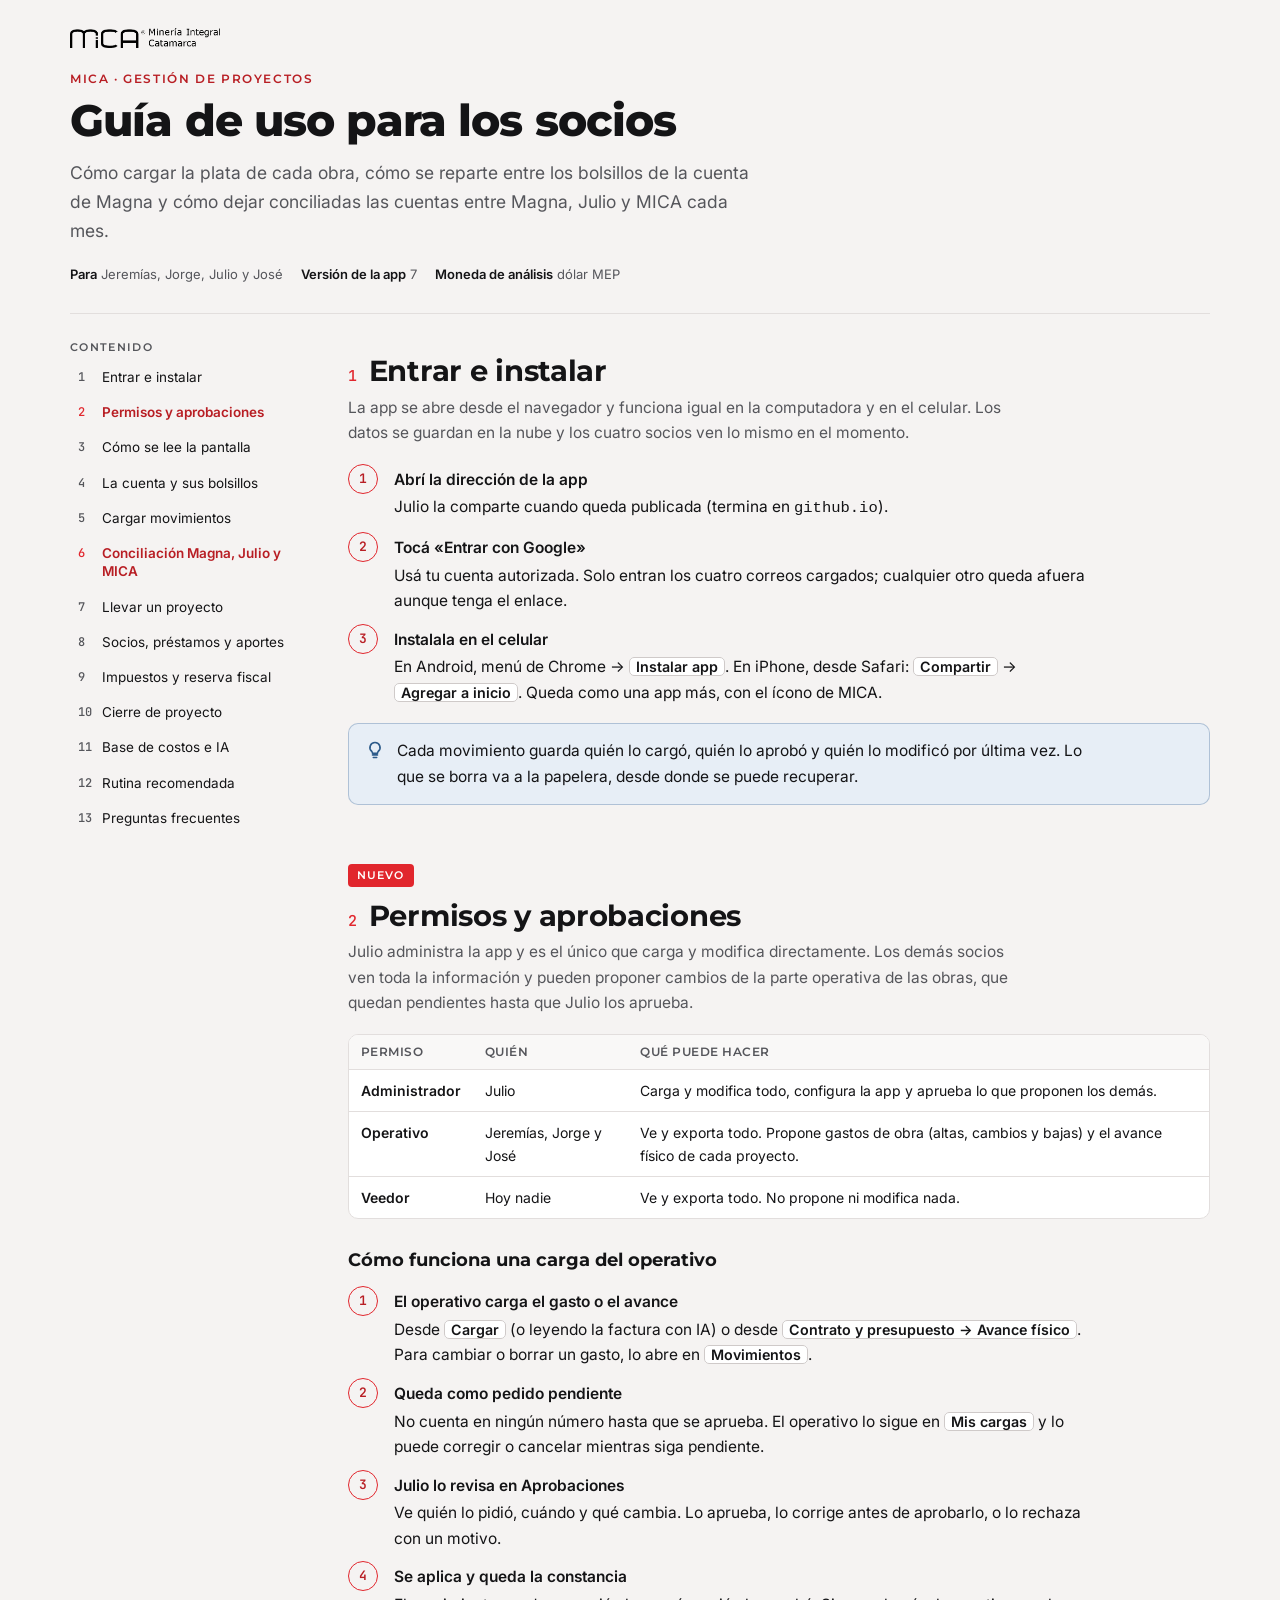
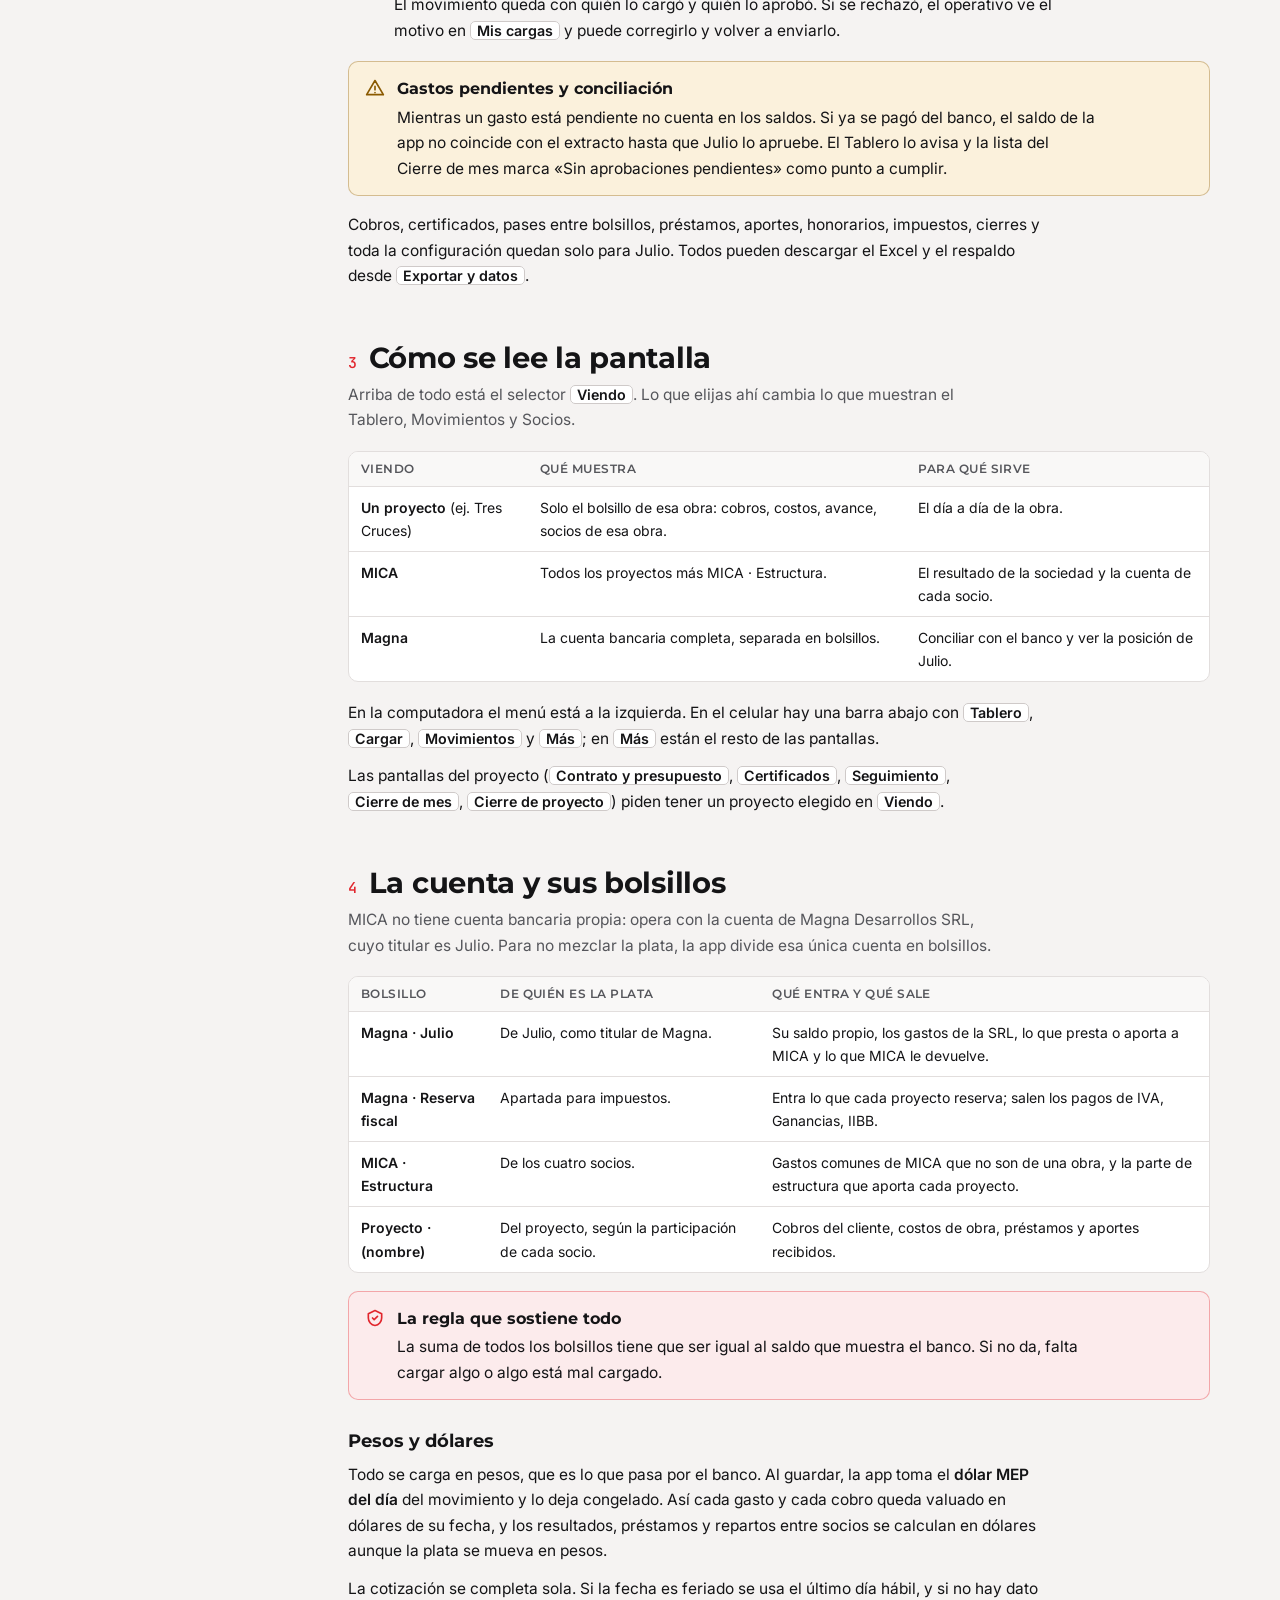
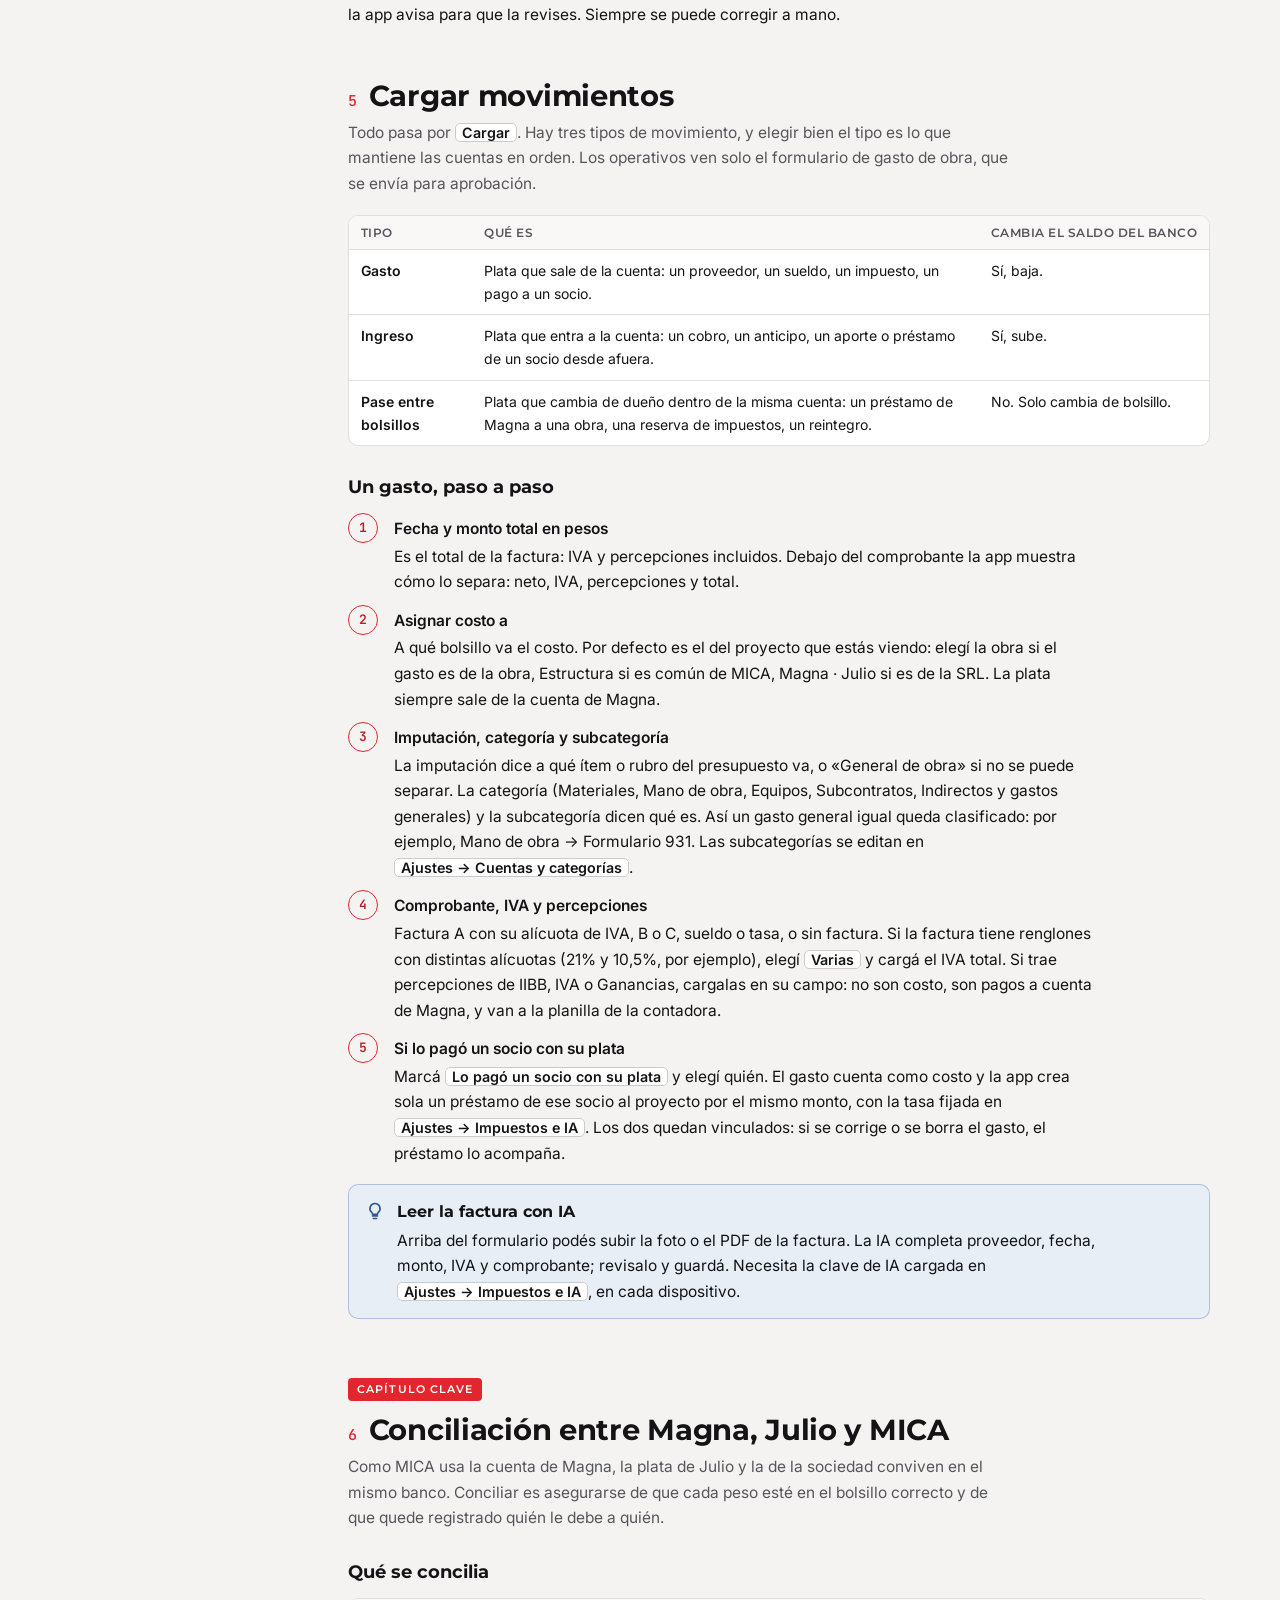
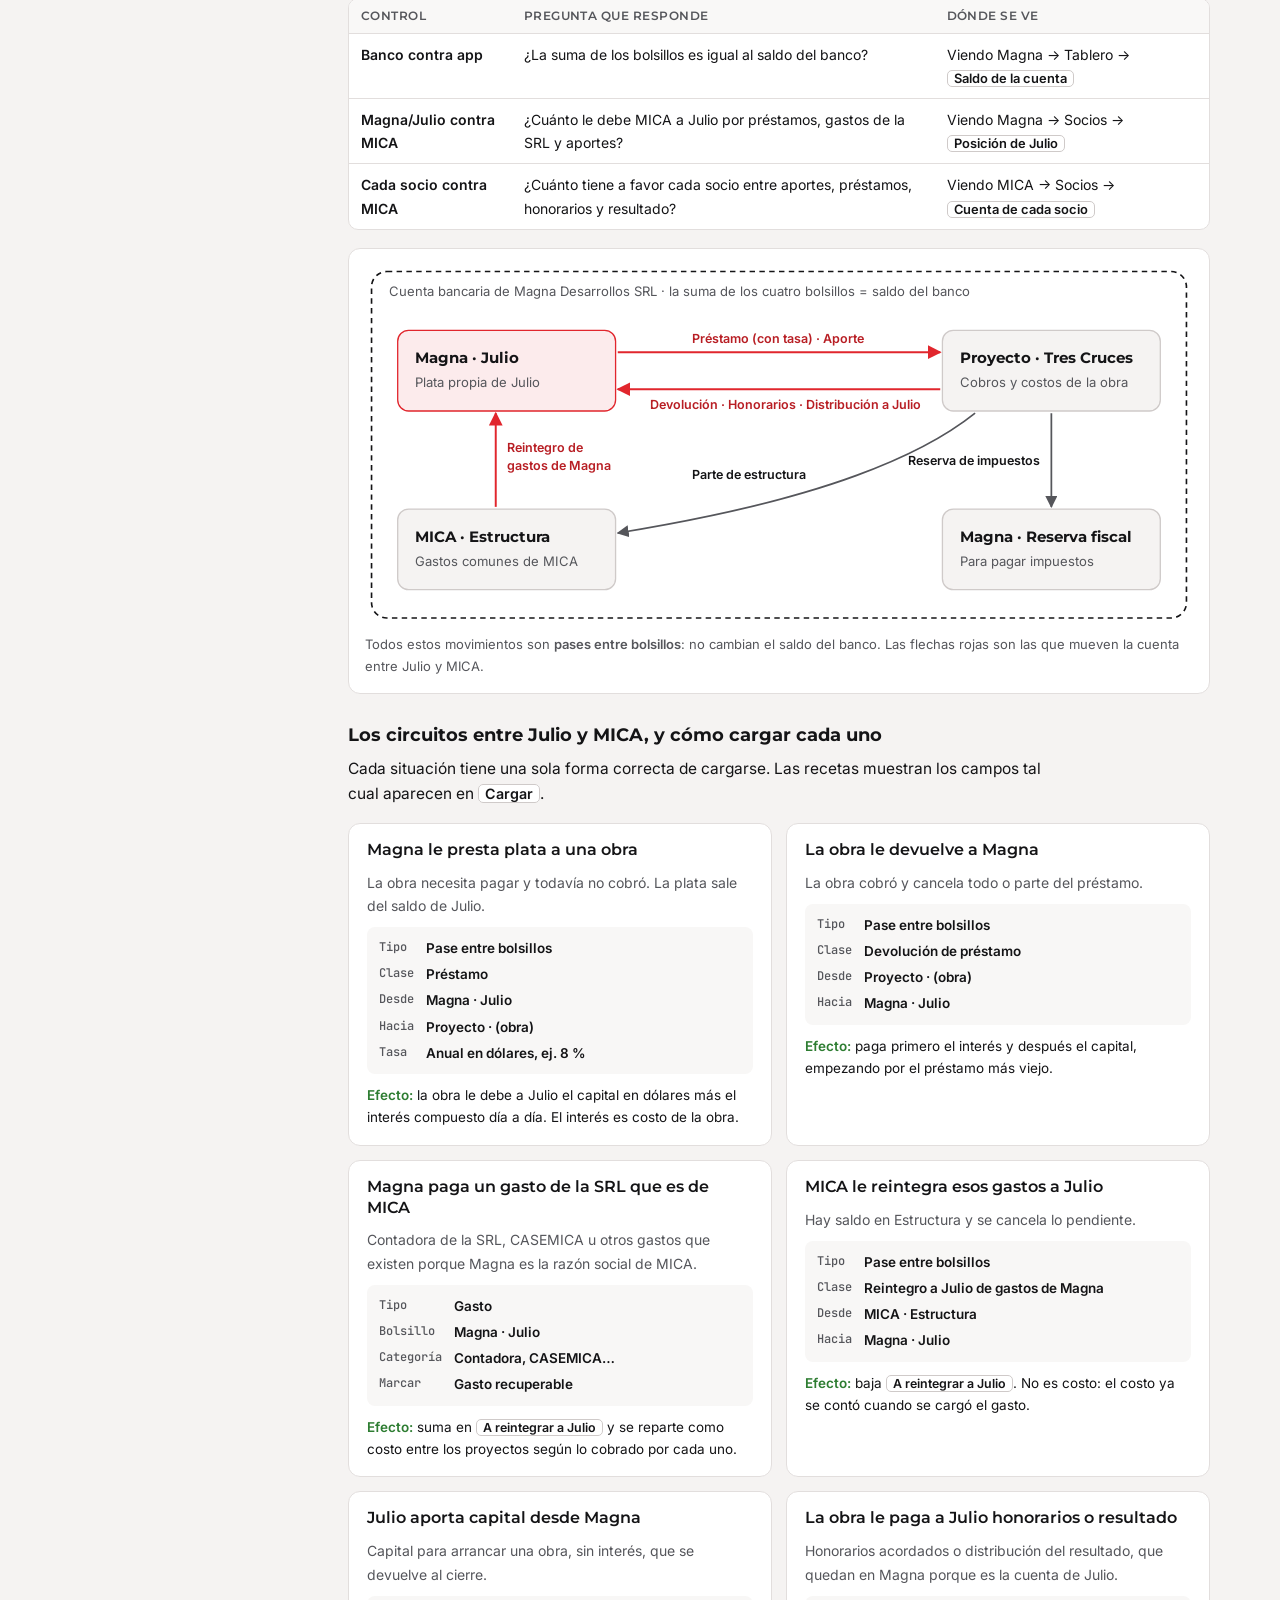
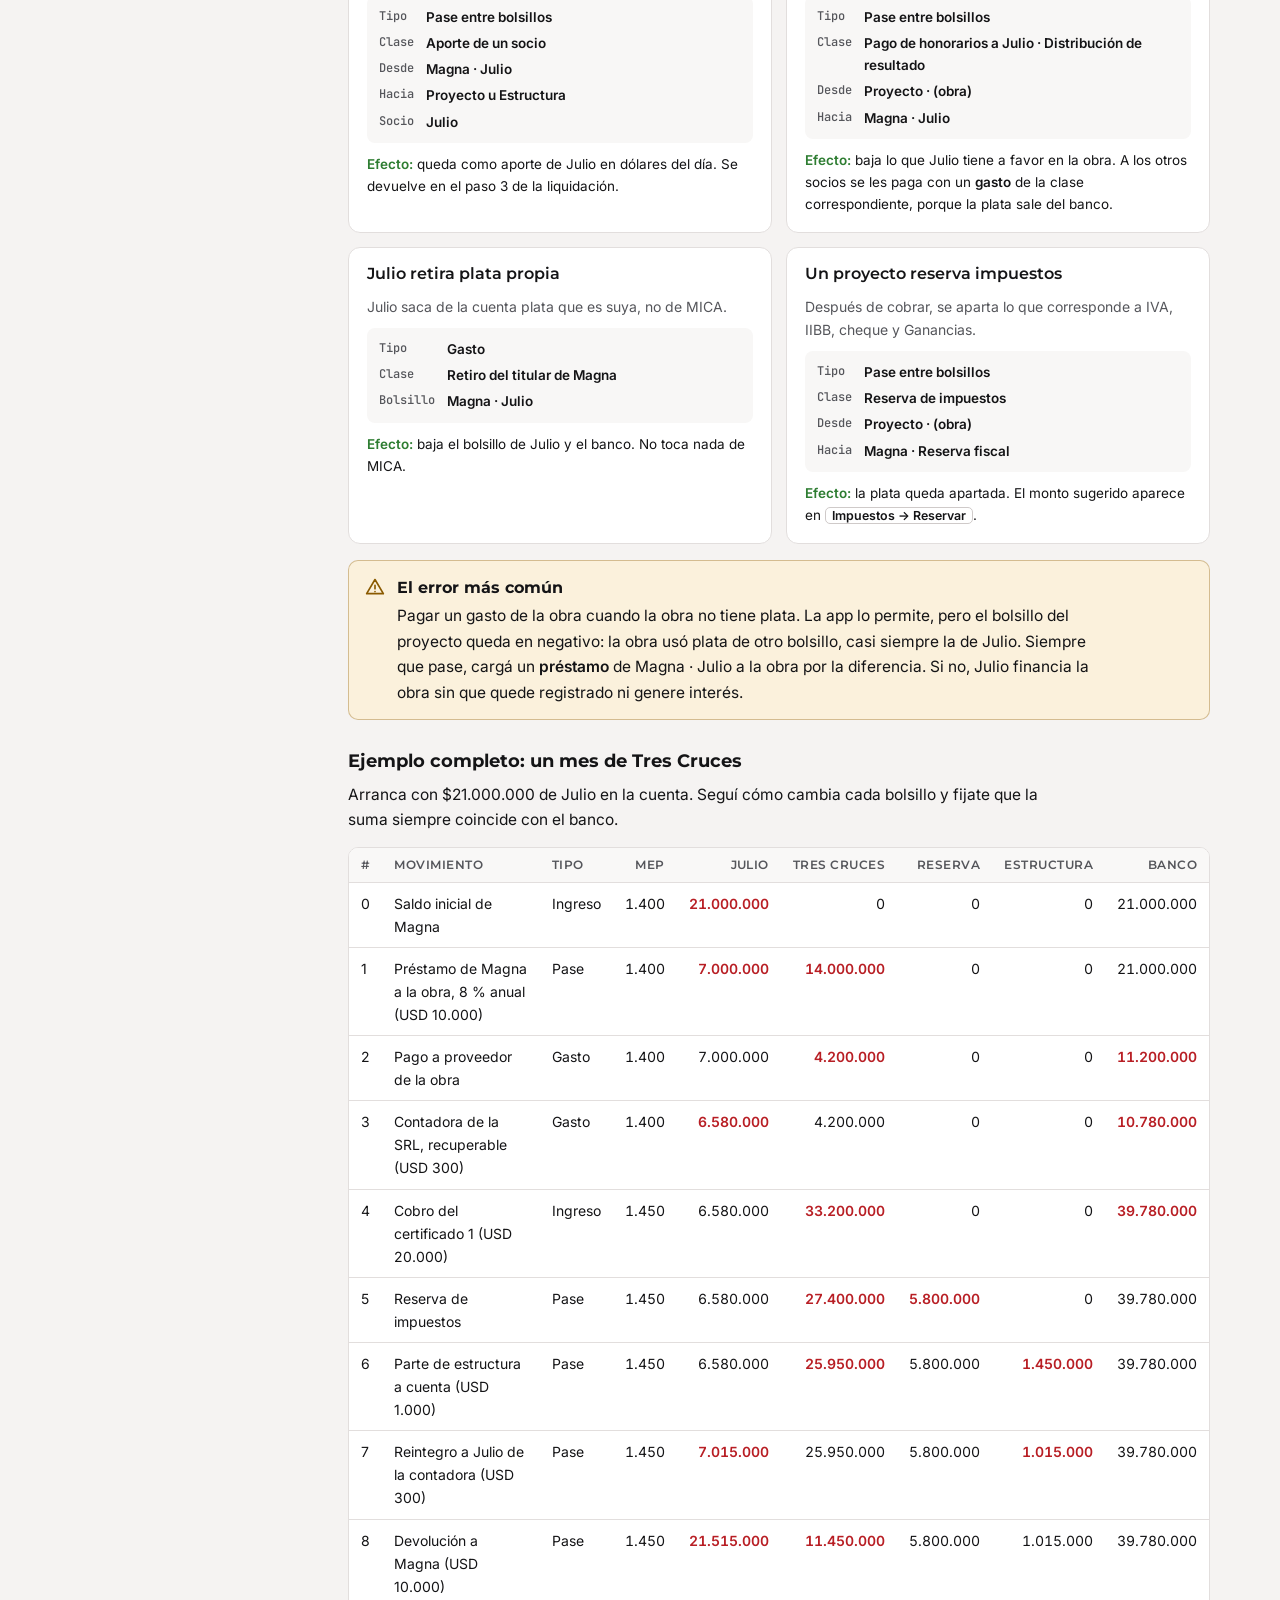
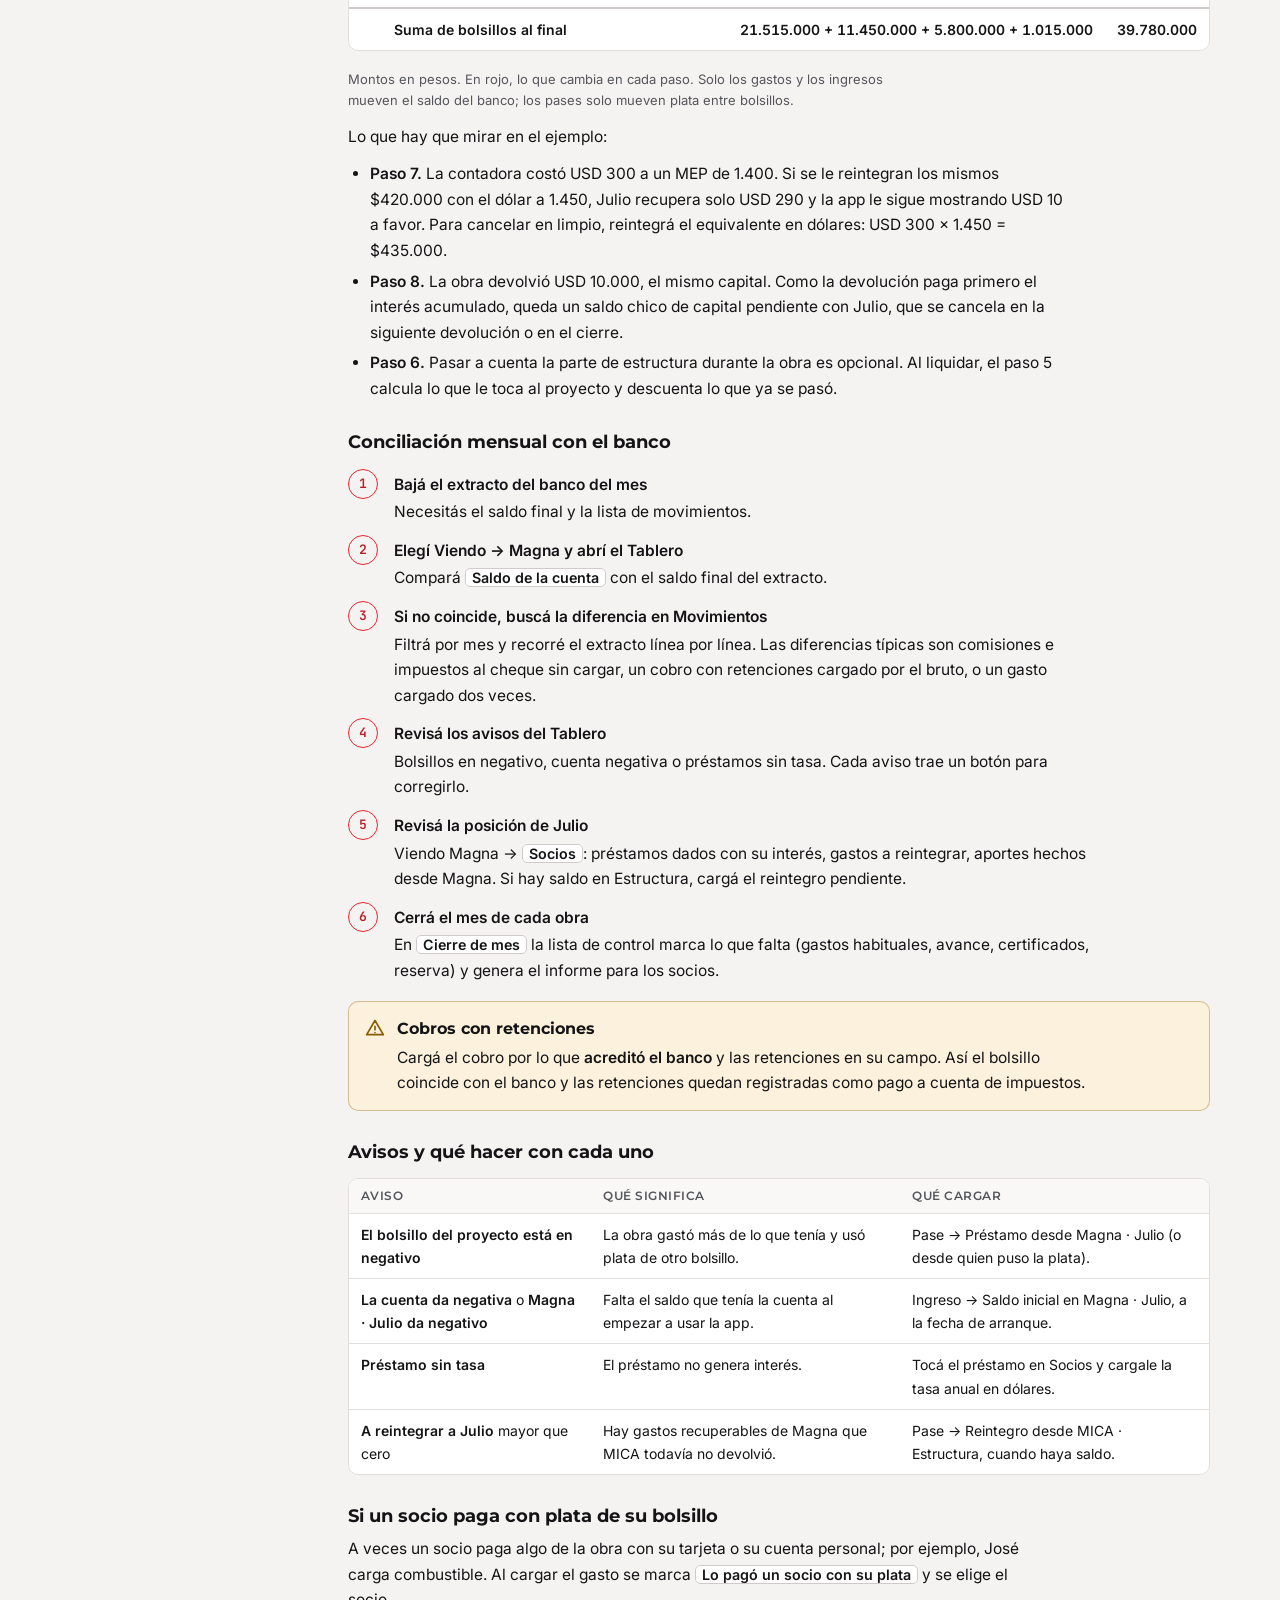
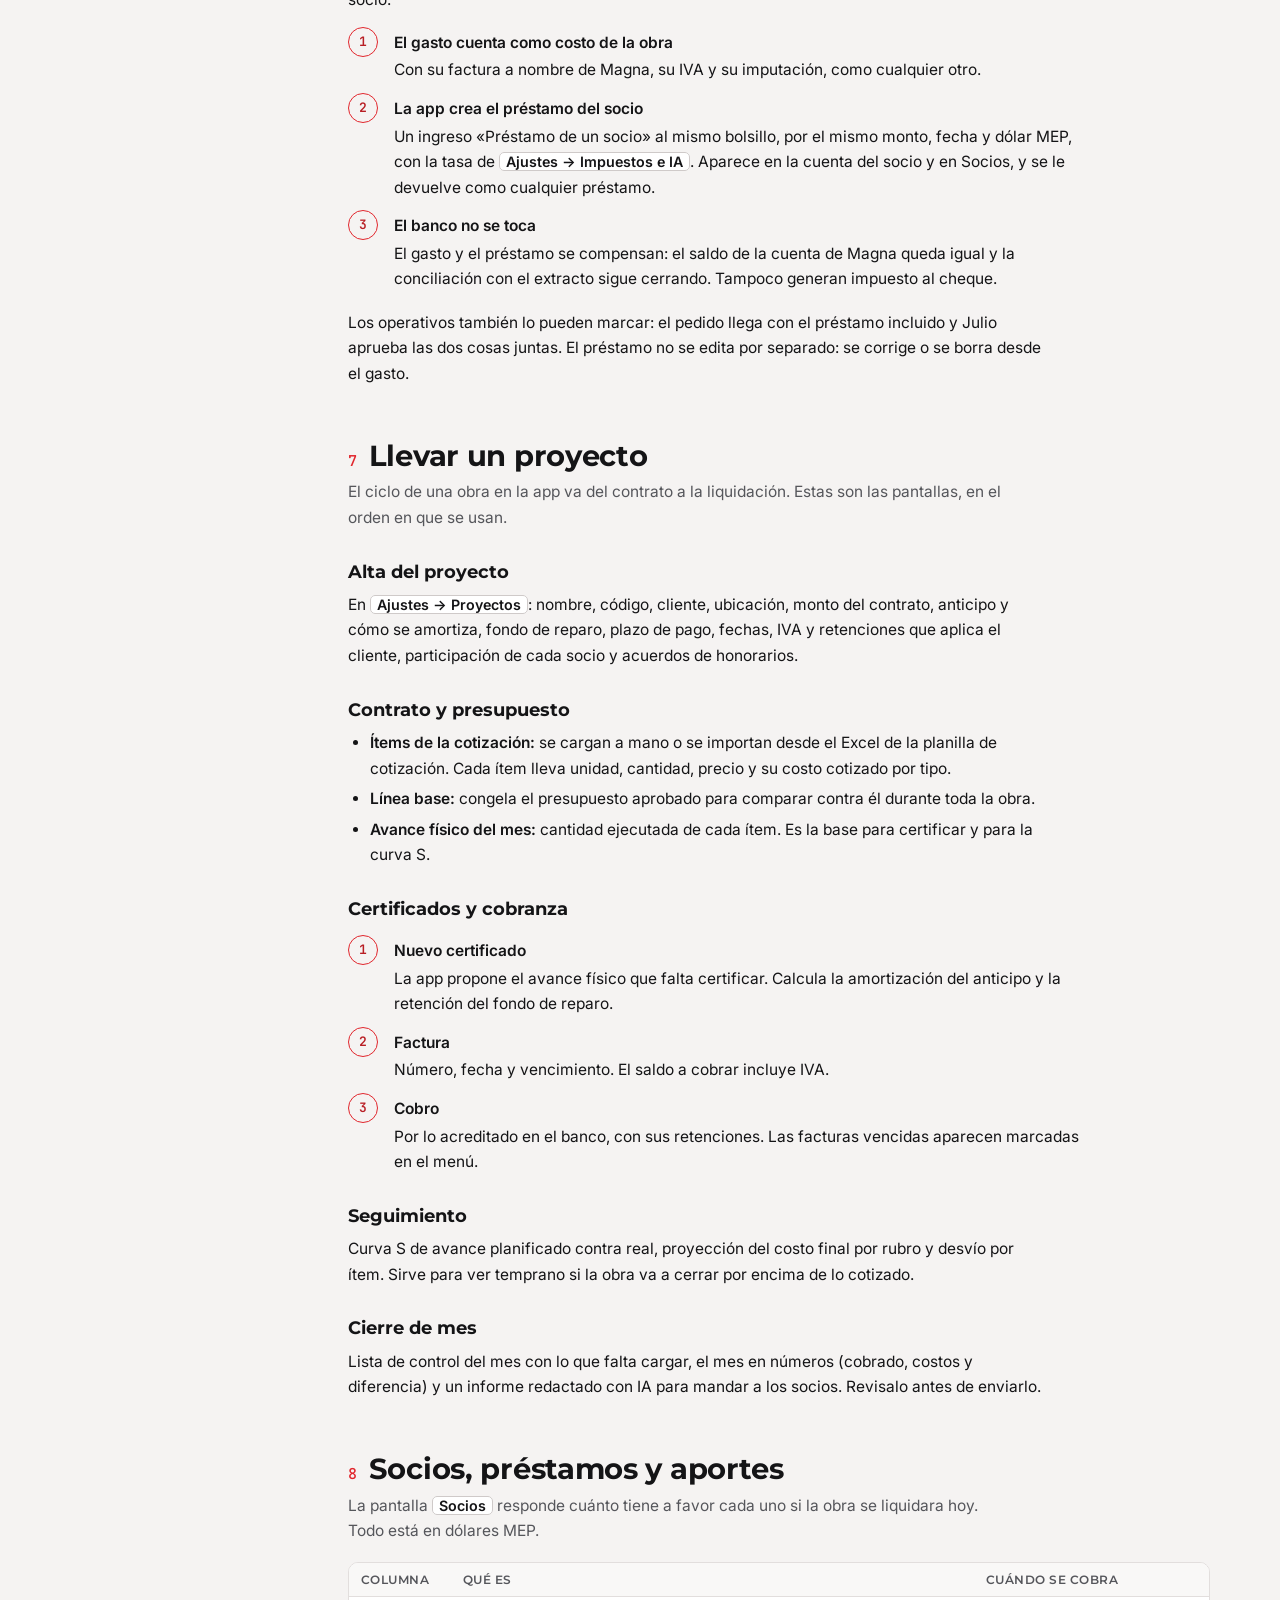
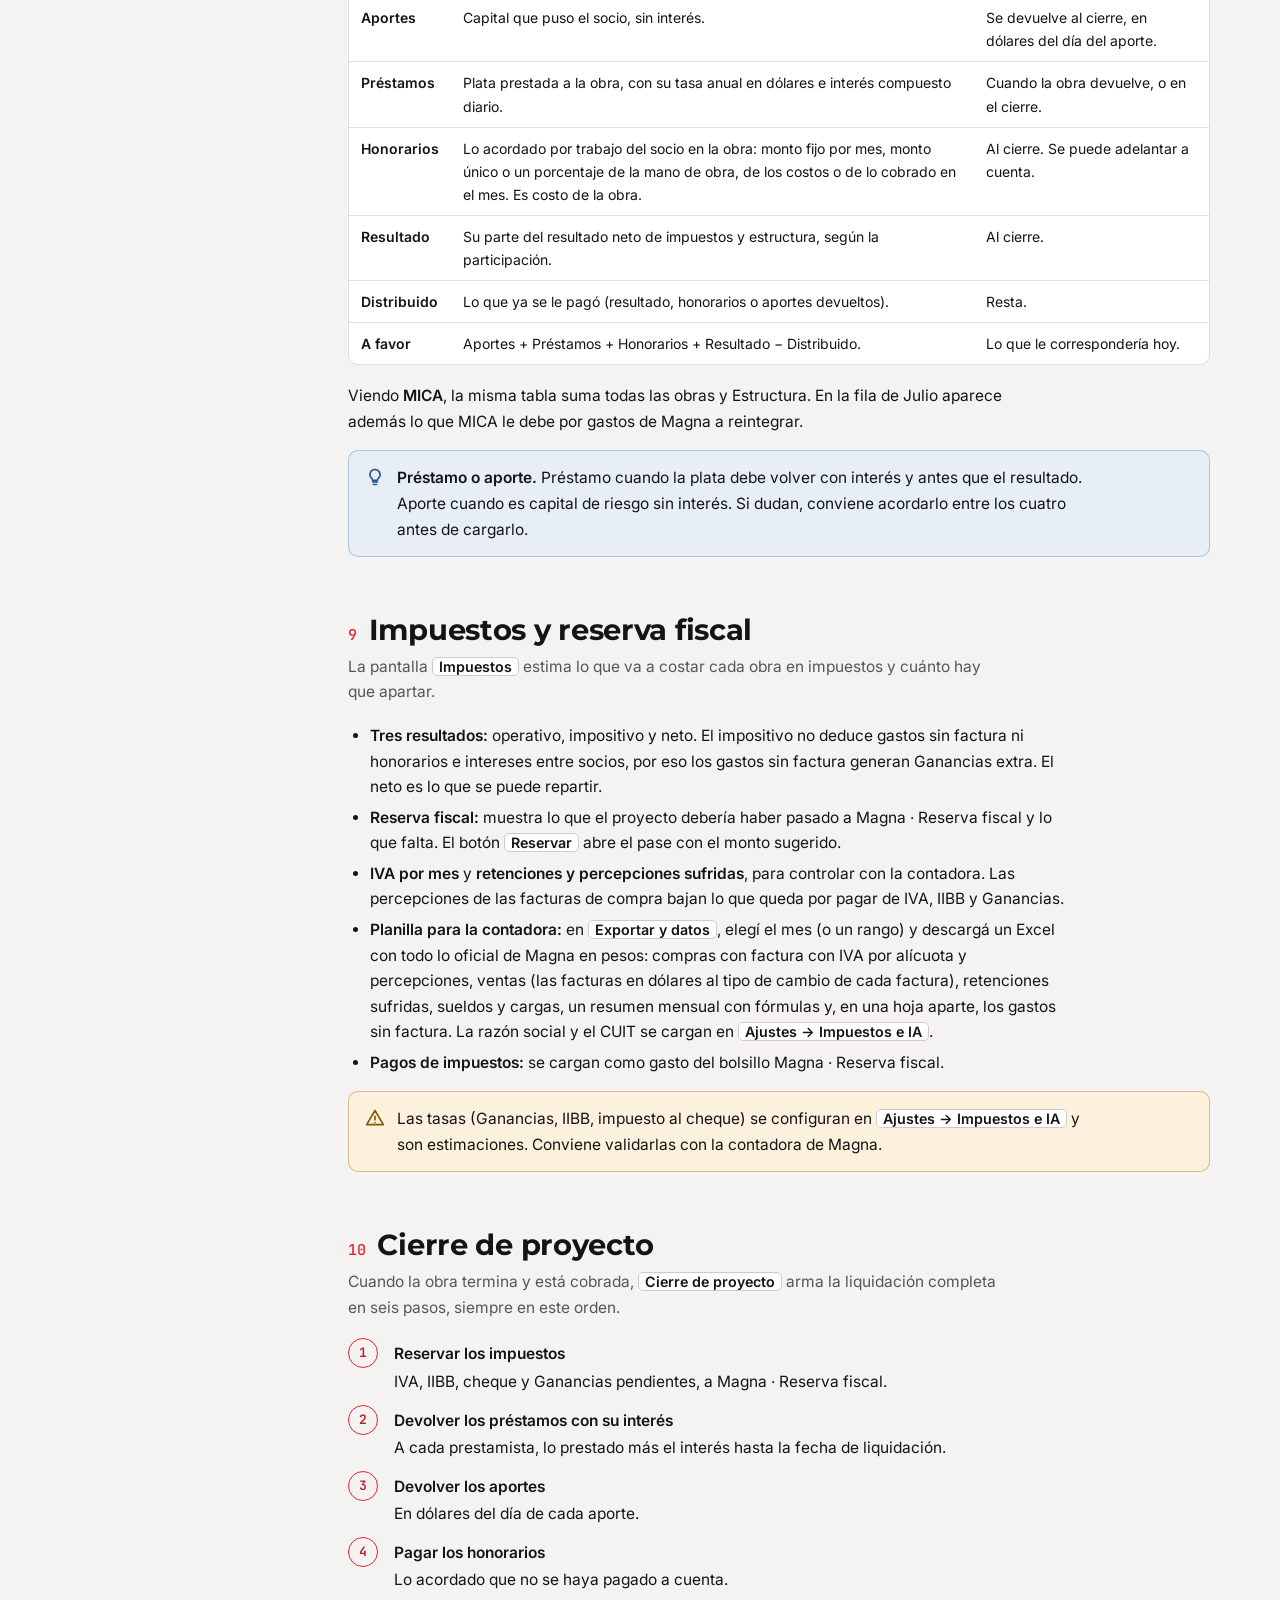
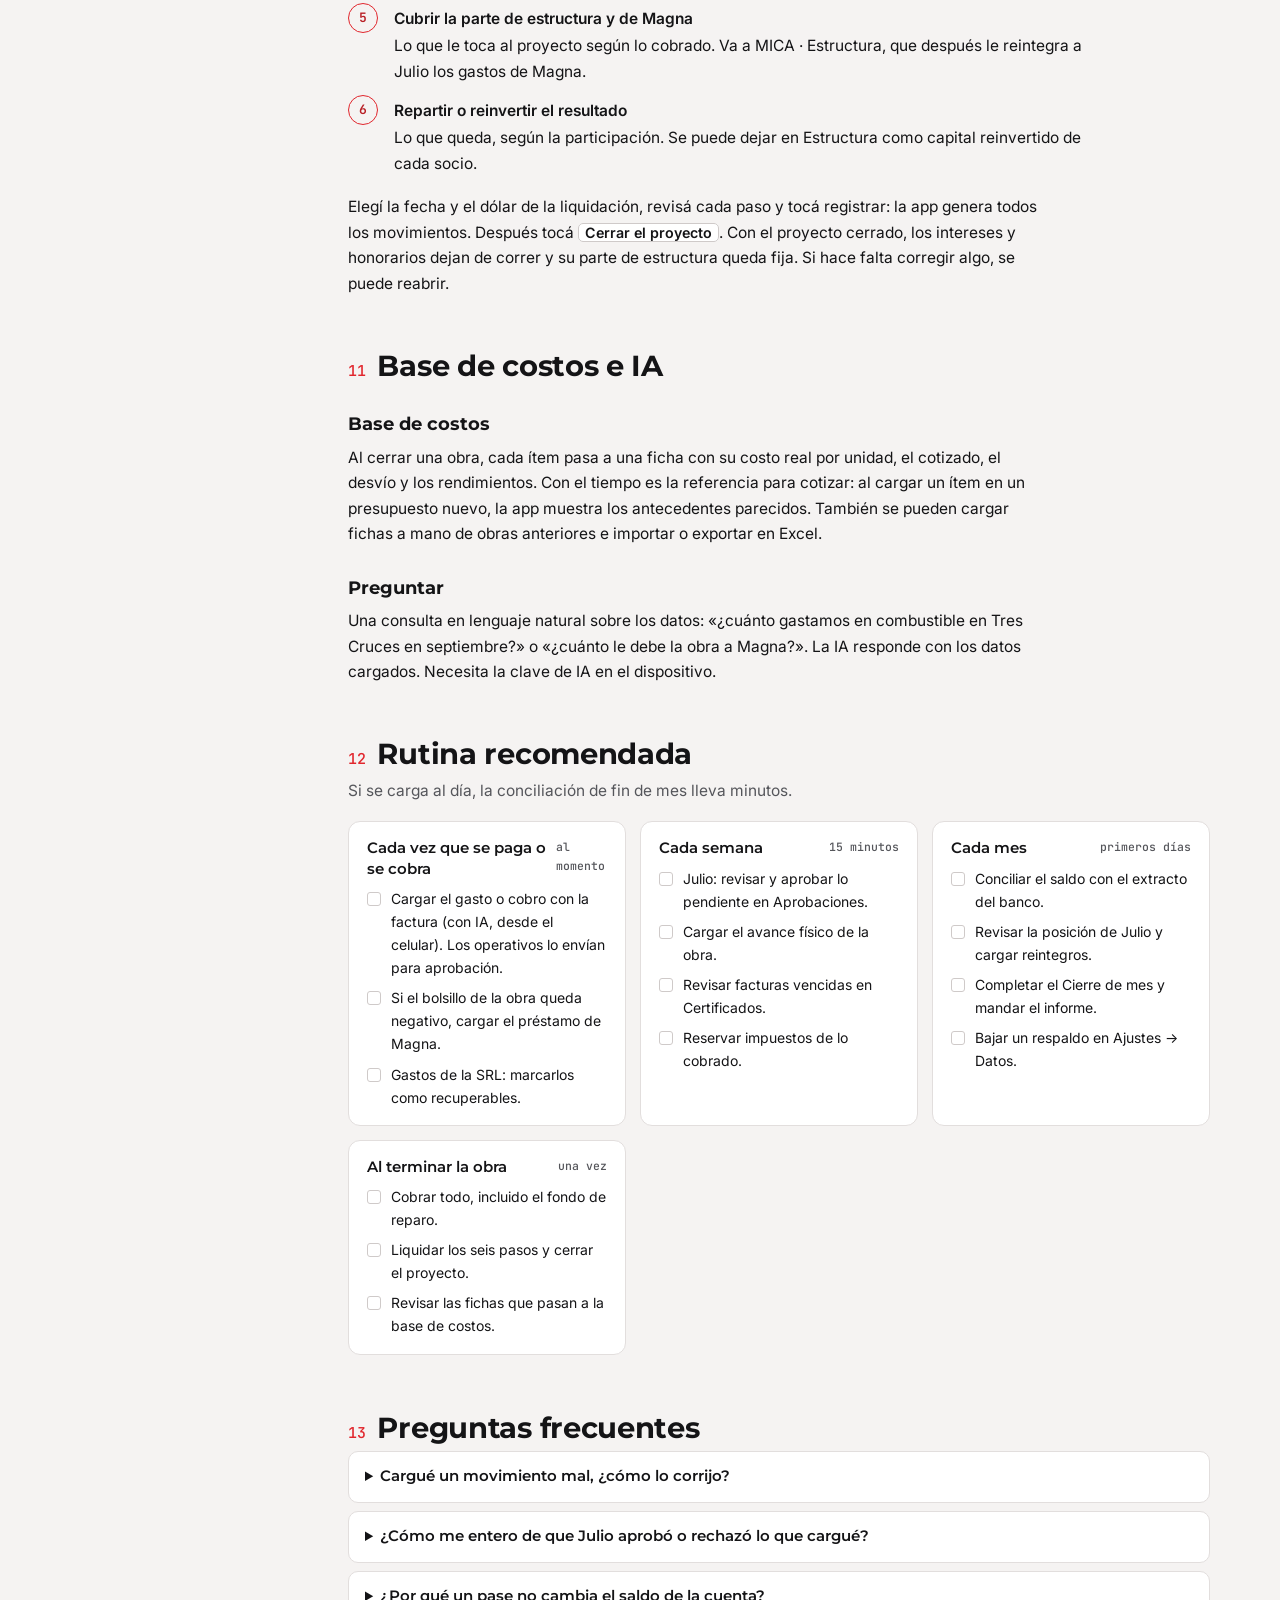
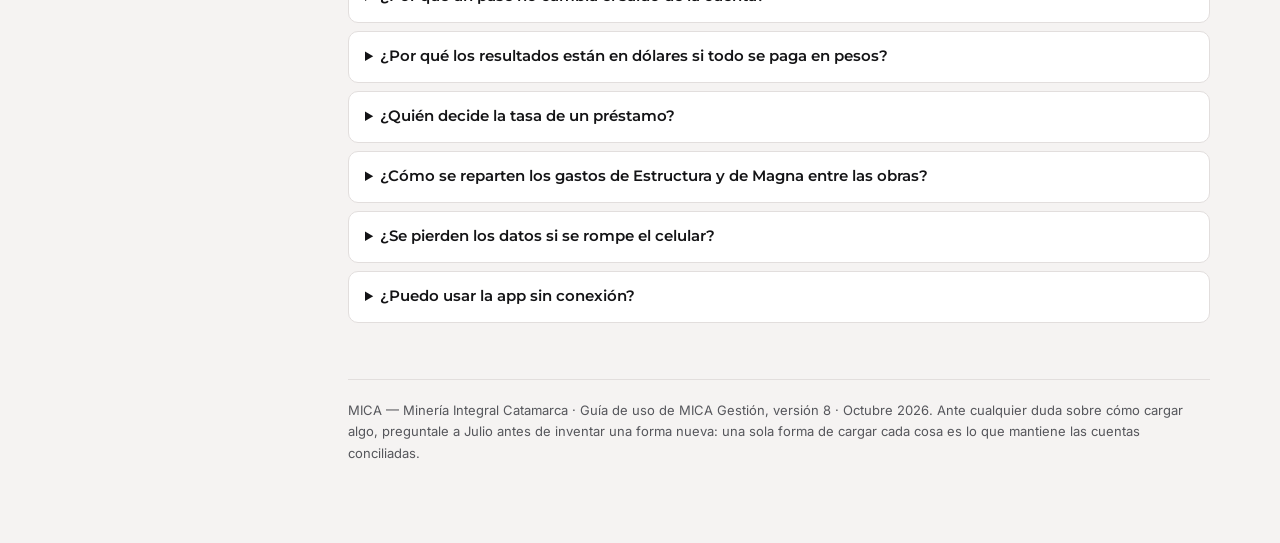
==== commit 42f3fac4: "listo" ====
--- a/ayuda.html
+++ b/ayuda.html
@@ -309,10 +309,11 @@
       </table></div>
       <h3>Un gasto, paso a paso</h3>
       <ol class="pasos">
-        <li><div><strong>Fecha y monto en pesos</strong><p>El monto es el que salió del banco, IVA incluido.</p></div></li>
-        <li><div><strong>Bolsillo</strong><p>Por defecto es el del proyecto que estás viendo. Elegí el de la obra si el gasto es de la obra, Estructura si es común de MICA, Magna · Julio si es de la SRL.</p></div></li>
-        <li><div><strong>Proveedor, ítem del presupuesto y tipo de costo</strong><p>El ítem permite comparar el gasto contra lo cotizado. El tipo (Materiales, Mano de obra, Equipos, Subcontratos, Indirectos) alimenta los gráficos.</p></div></li>
-        <li><div><strong>Comprobante</strong><p>Factura A con su alícuota de IVA, factura B/C o sin factura. El IVA de la factura A se separa solo: no es costo y suma crédito fiscal.</p></div></li>
+        <li><div><strong>Fecha y monto total en pesos</strong><p>Es el total de la factura: IVA y percepciones incluidos. Debajo del comprobante la app muestra cómo lo separa: neto, IVA, percepciones y total.</p></div></li>
+        <li><div><strong>Asignar costo a</strong><p>A qué bolsillo va el costo. Por defecto es el del proyecto que estás viendo: elegí la obra si el gasto es de la obra, Estructura si es común de MICA, Magna · Julio si es de la SRL. La plata siempre sale de la cuenta de Magna.</p></div></li>
+        <li><div><strong>Imputación, categoría y subcategoría</strong><p>La imputación dice a qué ítem o rubro del presupuesto va, o «General de obra» si no se puede separar. La categoría (Materiales, Mano de obra, Equipos, Subcontratos, Indirectos y gastos generales) y la subcategoría dicen qué es. Así un gasto general igual queda clasificado: por ejemplo, Mano de obra → Formulario 931. Las subcategorías se editan en <span class="ui">Ajustes → Cuentas y categorías</span>.</p></div></li>
+        <li><div><strong>Comprobante, IVA y percepciones</strong><p>Factura A con su alícuota de IVA, B o C, sueldo o tasa, o sin factura. Si la factura tiene renglones con distintas alícuotas (21% y 10,5%, por ejemplo), elegí <span class="ui">Varias</span> y cargá el IVA total. Si trae percepciones de IIBB, IVA o Ganancias, cargalas en su campo: no son costo, son pagos a cuenta de Magna, y van a la planilla de la contadora.</p></div></li>
+        <li><div><strong>Si lo pagó un socio con su plata</strong><p>Marcá <span class="ui">Lo pagó un socio con su plata</span> y elegí quién. El gasto cuenta como costo y la app crea sola un préstamo de ese socio al proyecto por el mismo monto, con la tasa fijada en <span class="ui">Ajustes → Impuestos e IA</span>. Los dos quedan vinculados: si se corrige o se borra el gasto, el préstamo lo acompaña.</p></div></li>
       </ol>
       <div class="nota nota-tip"><svg><use href="#i-tip"/></svg><div><b class="t">Leer la factura con IA</b><p>Arriba del formulario podés subir la foto o el PDF de la factura. La IA completa proveedor, fecha, monto, IVA y comprobante; revisalo y guardá. Necesita la clave de IA cargada en <span class="ui">Ajustes → Impuestos e IA</span>, en cada dispositivo.</p></div></div>
     </section>
@@ -483,12 +484,13 @@
       </table></div>
 
       <h3>Si un socio paga con plata de su bolsillo</h3>
-      <p>A veces un socio paga algo de la obra con su tarjeta o su cuenta personal. Esa plata no pasa por el banco de Magna, así que no puede ir en la cuenta de Magna sin romper la conciliación.</p>
+      <p>A veces un socio paga algo de la obra con su tarjeta o su cuenta personal; por ejemplo, José carga combustible. Al cargar el gasto se marca <span class="ui">Lo pagó un socio con su plata</span> y se elige el socio.</p>
       <ol class="pasos">
-        <li><div><strong>Creá una cuenta «Pagos de socios»</strong><p>En <span class="ui">Ajustes → Cuentas</span>, tipo Efectivo. Se hace una sola vez.</p></div></li>
-        <li><div><strong>Cargá el ingreso del socio en esa cuenta</strong><p>Ingreso → Aporte o Préstamo de un socio, en el bolsillo de la obra.</p></div></li>
-        <li><div><strong>Cargá el gasto en la misma cuenta</strong><p>Con el mismo monto. La cuenta «Pagos de socios» queda en cero y el banco de Magna no se toca.</p></div></li>
+        <li><div><strong>El gasto cuenta como costo de la obra</strong><p>Con su factura a nombre de Magna, su IVA y su imputación, como cualquier otro.</p></div></li>
+        <li><div><strong>La app crea el préstamo del socio</strong><p>Un ingreso «Préstamo de un socio» al mismo bolsillo, por el mismo monto, fecha y dólar MEP, con la tasa de <span class="ui">Ajustes → Impuestos e IA</span>. Aparece en la cuenta del socio y en Socios, y se le devuelve como cualquier préstamo.</p></div></li>
+        <li><div><strong>El banco no se toca</strong><p>El gasto y el préstamo se compensan: el saldo de la cuenta de Magna queda igual y la conciliación con el extracto sigue cerrando. Tampoco generan impuesto al cheque.</p></div></li>
       </ol>
+      <p>Los operativos también lo pueden marcar: el pedido llega con el préstamo incluido y Julio aprueba las dos cosas juntas. El préstamo no se edita por separado: se corrige o se borra desde el gasto.</p>
     </section>
 
     <!-- 6 -->
@@ -541,7 +543,8 @@
       <ul>
         <li><strong>Tres resultados:</strong> operativo, impositivo y neto. El impositivo no deduce gastos sin factura ni honorarios e intereses entre socios, por eso los gastos sin factura generan Ganancias extra. El neto es lo que se puede repartir.</li>
         <li><strong>Reserva fiscal:</strong> muestra lo que el proyecto debería haber pasado a Magna · Reserva fiscal y lo que falta. El botón <span class="ui">Reservar</span> abre el pase con el monto sugerido.</li>
-        <li><strong>IVA por mes</strong> y <strong>retenciones sufridas</strong>, para controlar con la contadora.</li>
+        <li><strong>IVA por mes</strong> y <strong>retenciones y percepciones sufridas</strong>, para controlar con la contadora. Las percepciones de las facturas de compra bajan lo que queda por pagar de IVA, IIBB y Ganancias.</li>
+        <li><strong>Planilla para la contadora:</strong> en <span class="ui">Exportar y datos</span>, elegí el mes (o un rango) y descargá un Excel con todo lo oficial de Magna en pesos: compras con factura con IVA por alícuota y percepciones, ventas (las facturas en dólares al tipo de cambio de cada factura), retenciones sufridas, sueldos y cargas, un resumen mensual con fórmulas y, en una hoja aparte, los gastos sin factura. La razón social y el CUIT se cargan en <span class="ui">Ajustes → Impuestos e IA</span>.</li>
         <li><strong>Pagos de impuestos:</strong> se cargan como gasto del bolsillo Magna · Reserva fiscal.</li>
       </ul>
       <div class="nota nota-ojo"><svg><use href="#i-ojo"/></svg><div><p>Las tasas (Ganancias, IIBB, impuesto al cheque) se configuran en <span class="ui">Ajustes → Impuestos e IA</span> y son estimaciones. Conviene validarlas con la contadora de Magna.</p></div></div>
@@ -614,7 +617,7 @@
       <details><summary>¿Puedo usar la app sin conexión?</summary><p>Para entrar hace falta conexión. Si se corta la señal con la app abierta, lo que cargues queda guardado en el dispositivo y se sube solo cuando vuelve la conexión. Hasta entonces los demás socios no lo ven.</p></details>
     </section>
 
-    <footer class="pie">MICA — Minería Integral Catamarca · Guía de uso de MICA Gestión, versión 7 · Octubre 2026. Ante cualquier duda sobre cómo cargar algo, preguntale a Julio antes de inventar una forma nueva: una sola forma de cargar cada cosa es lo que mantiene las cuentas conciliadas.</footer>
+    <footer class="pie">MICA — Minería Integral Catamarca · Guía de uso de MICA Gestión, versión 8 · Octubre 2026. Ante cualquier duda sobre cómo cargar algo, preguntale a Julio antes de inventar una forma nueva: una sola forma de cargar cada cosa es lo que mantiene las cuentas conciliadas.</footer>
   </main>
 </div>
 
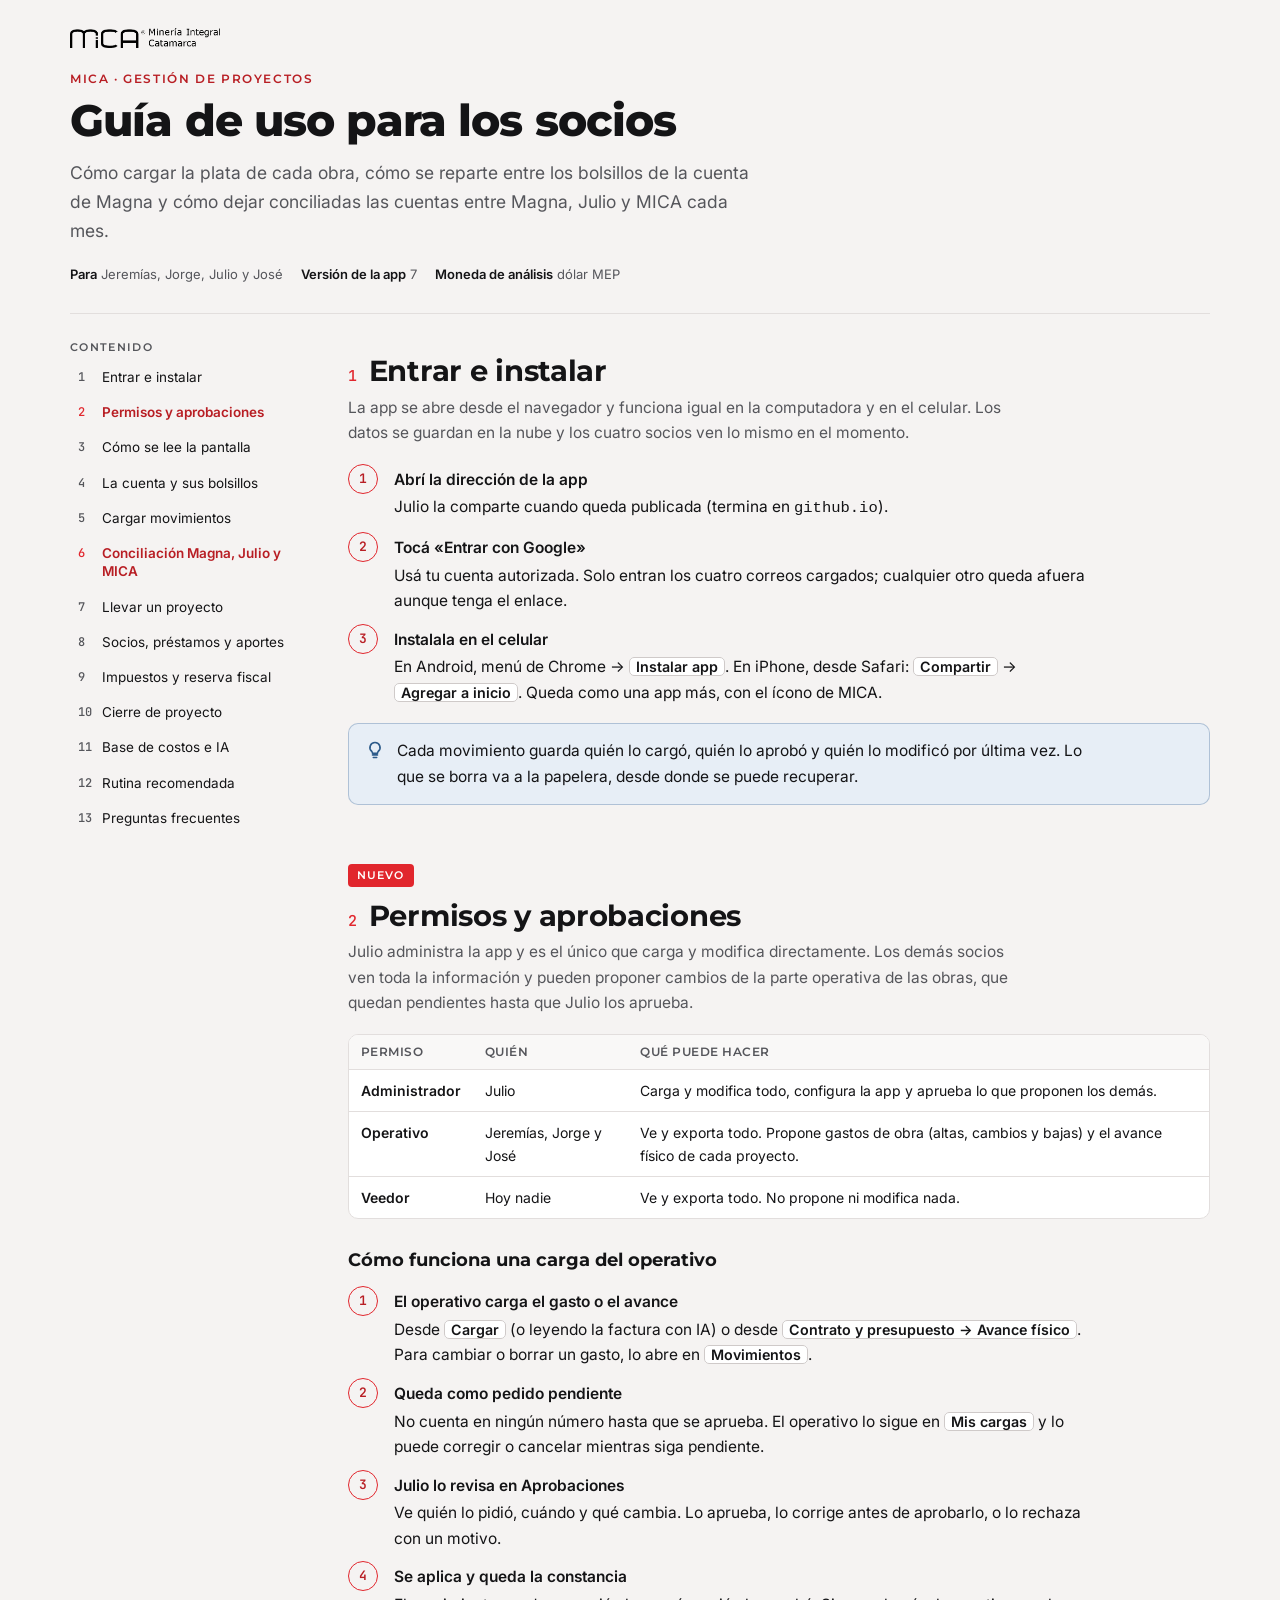
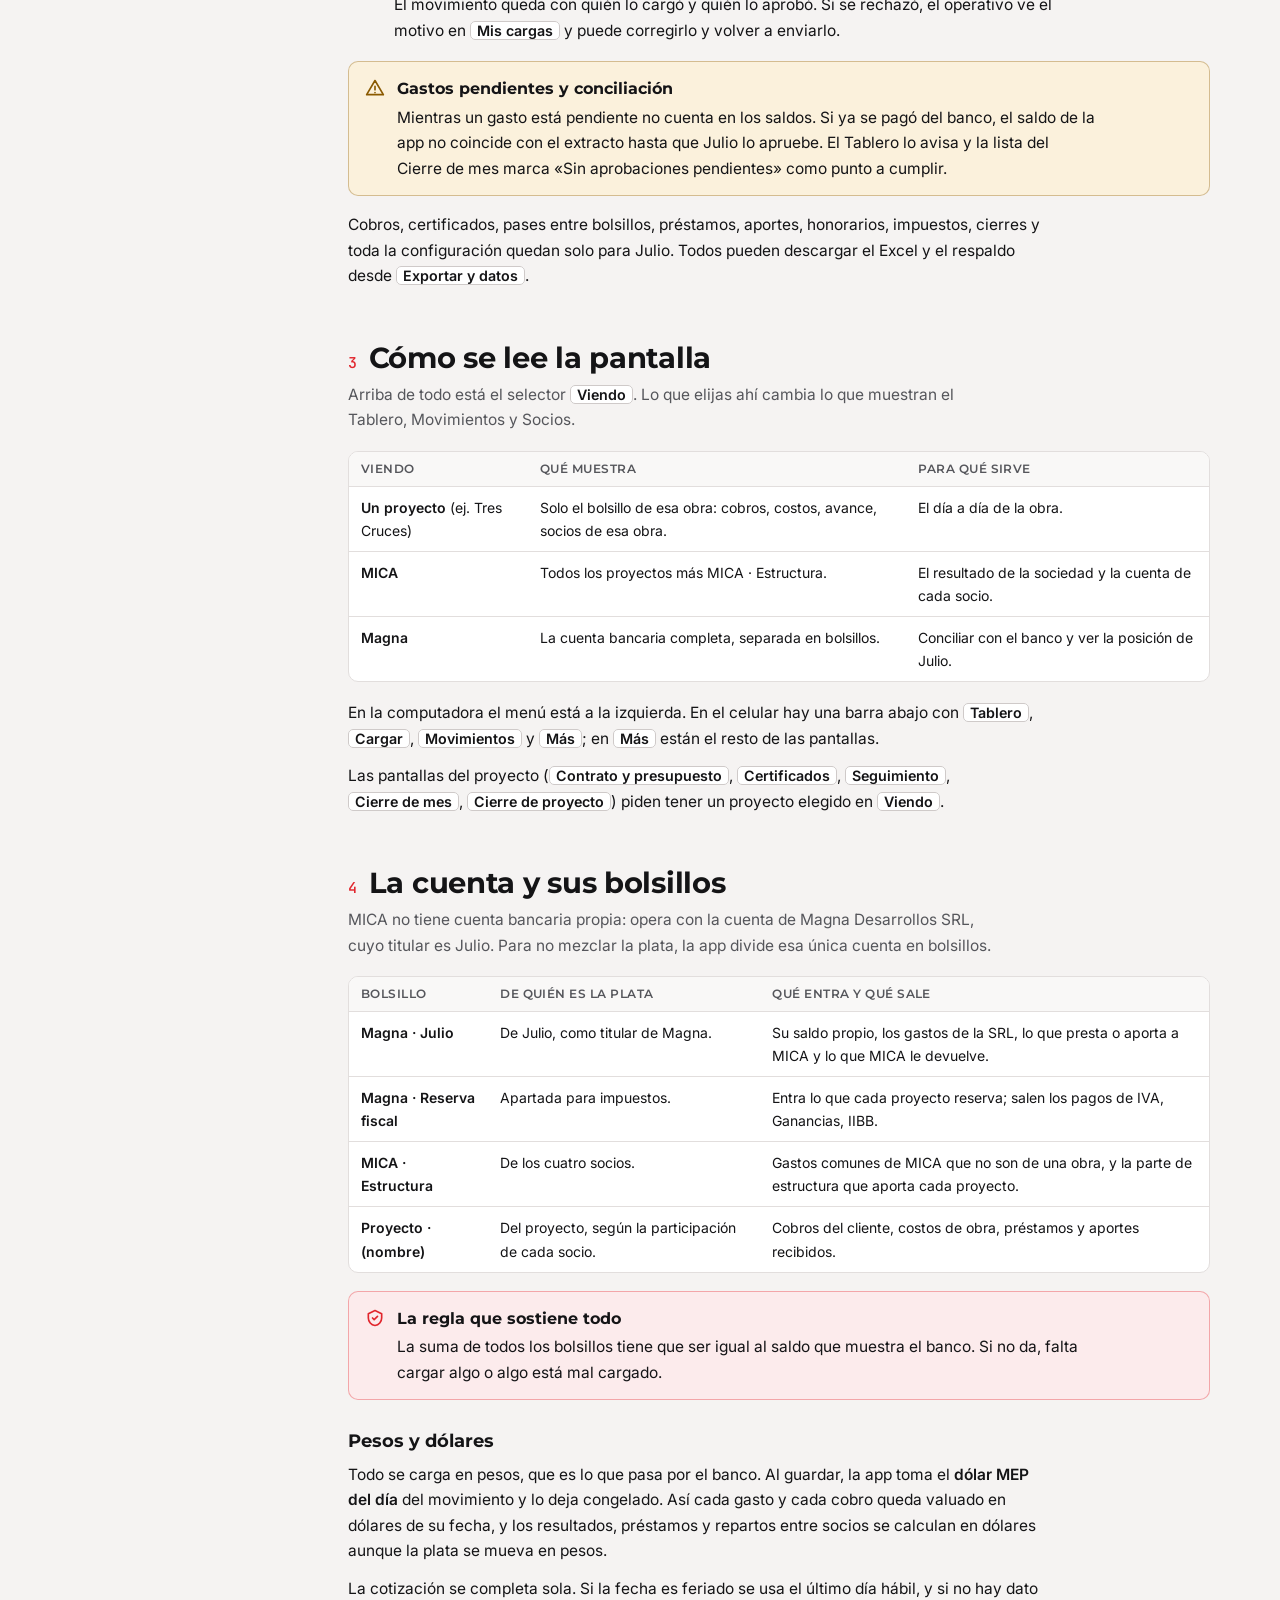
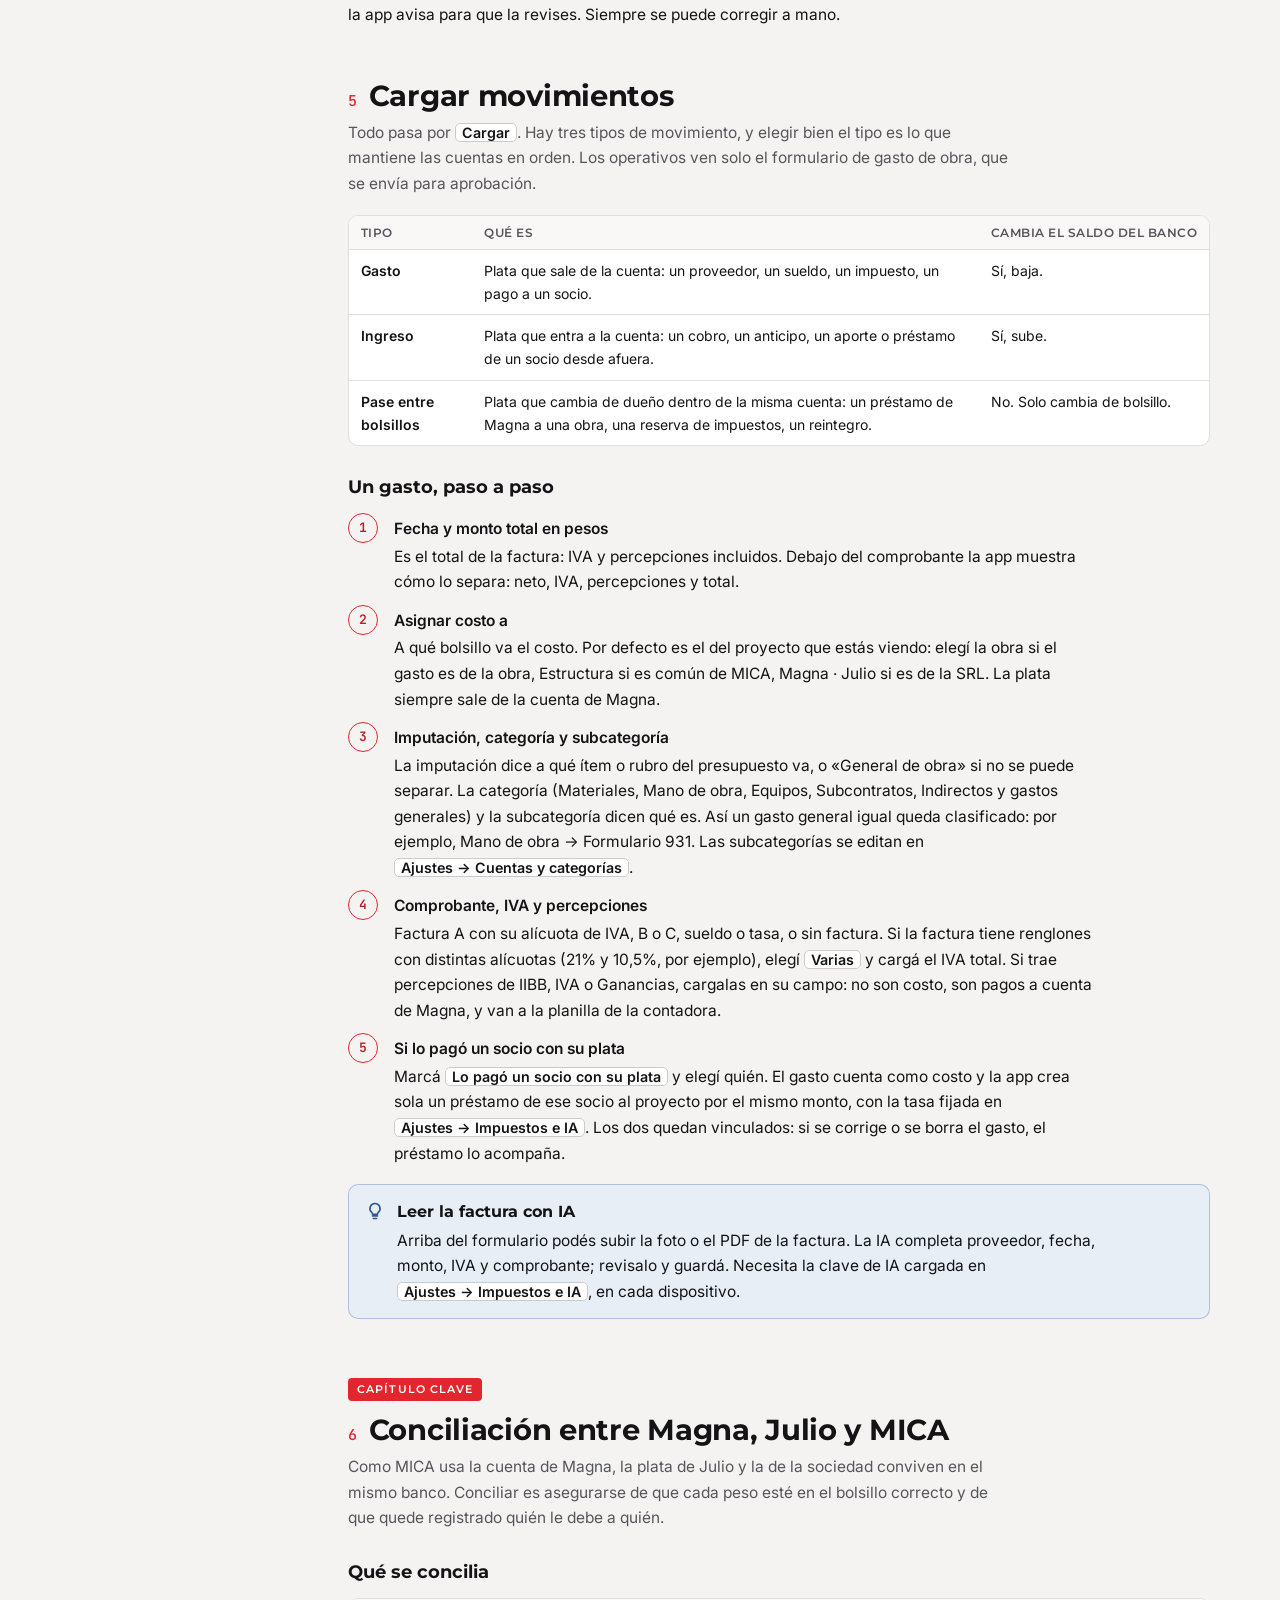
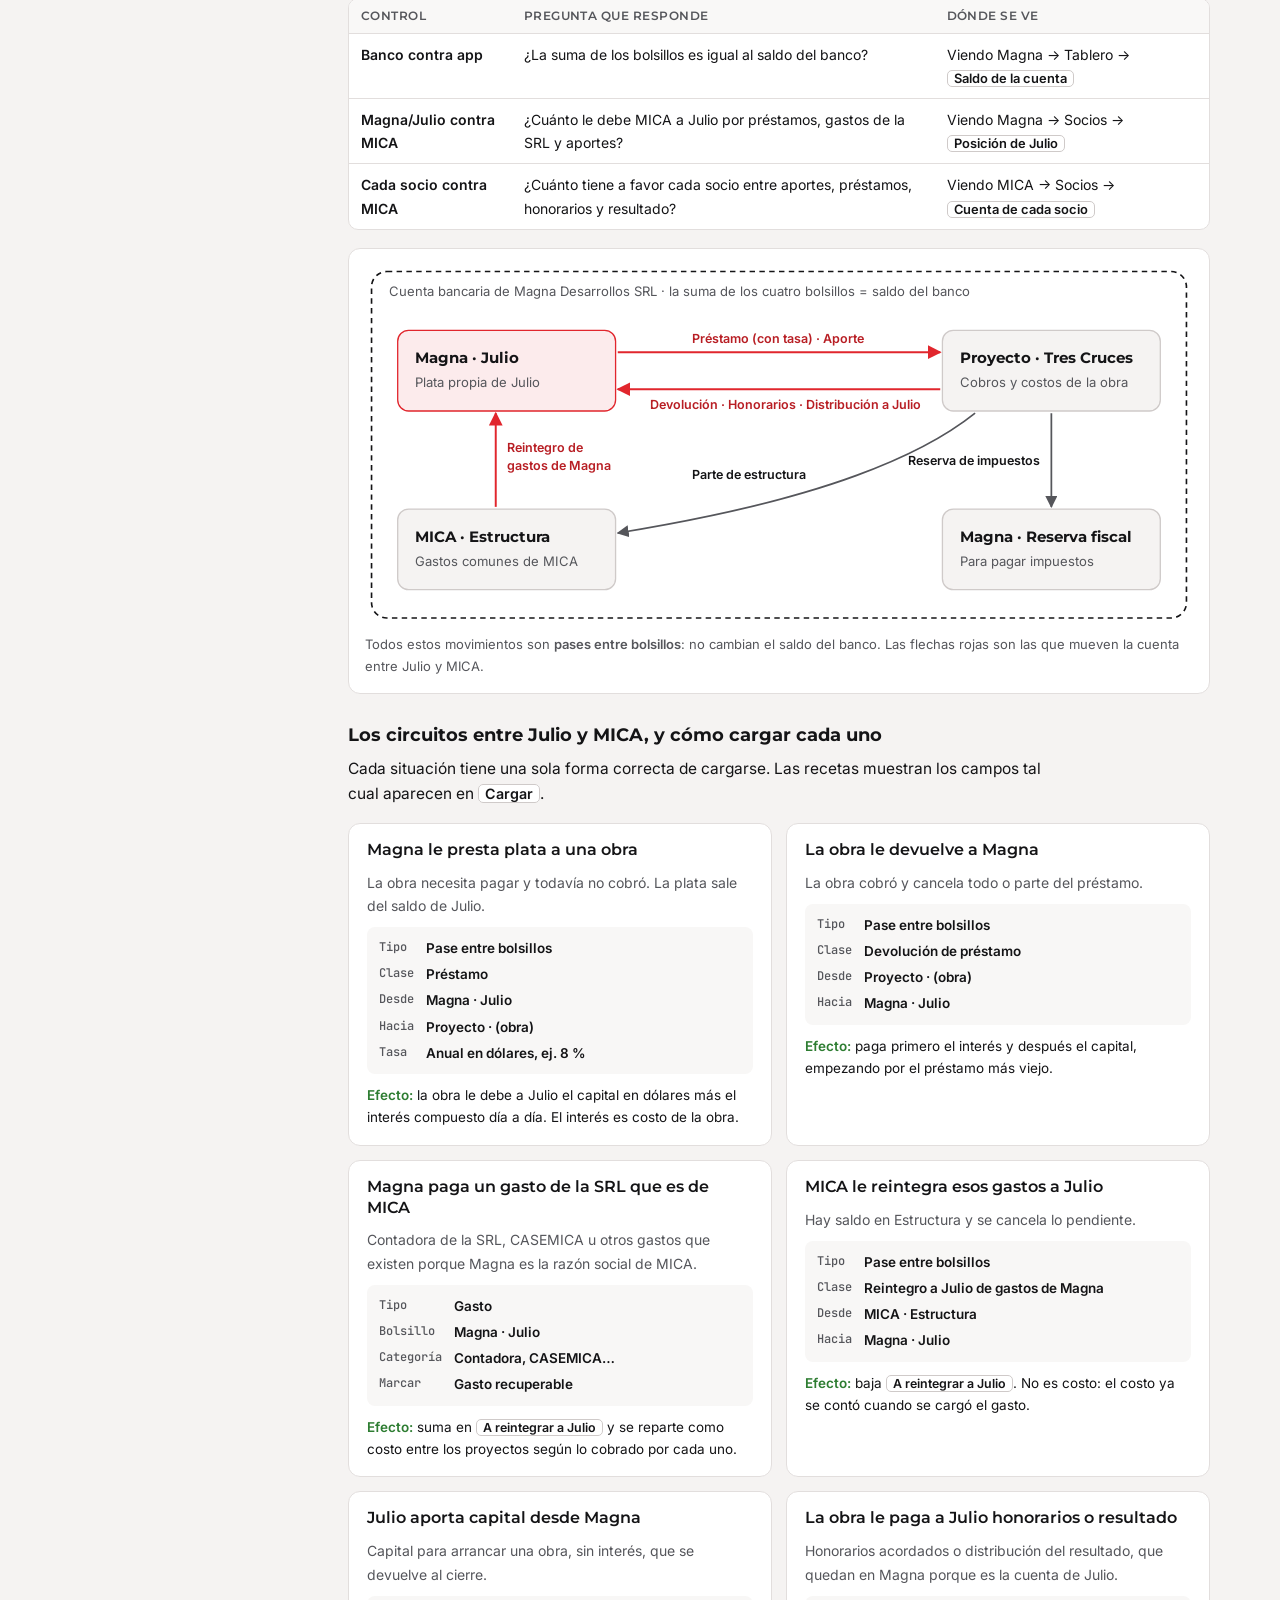
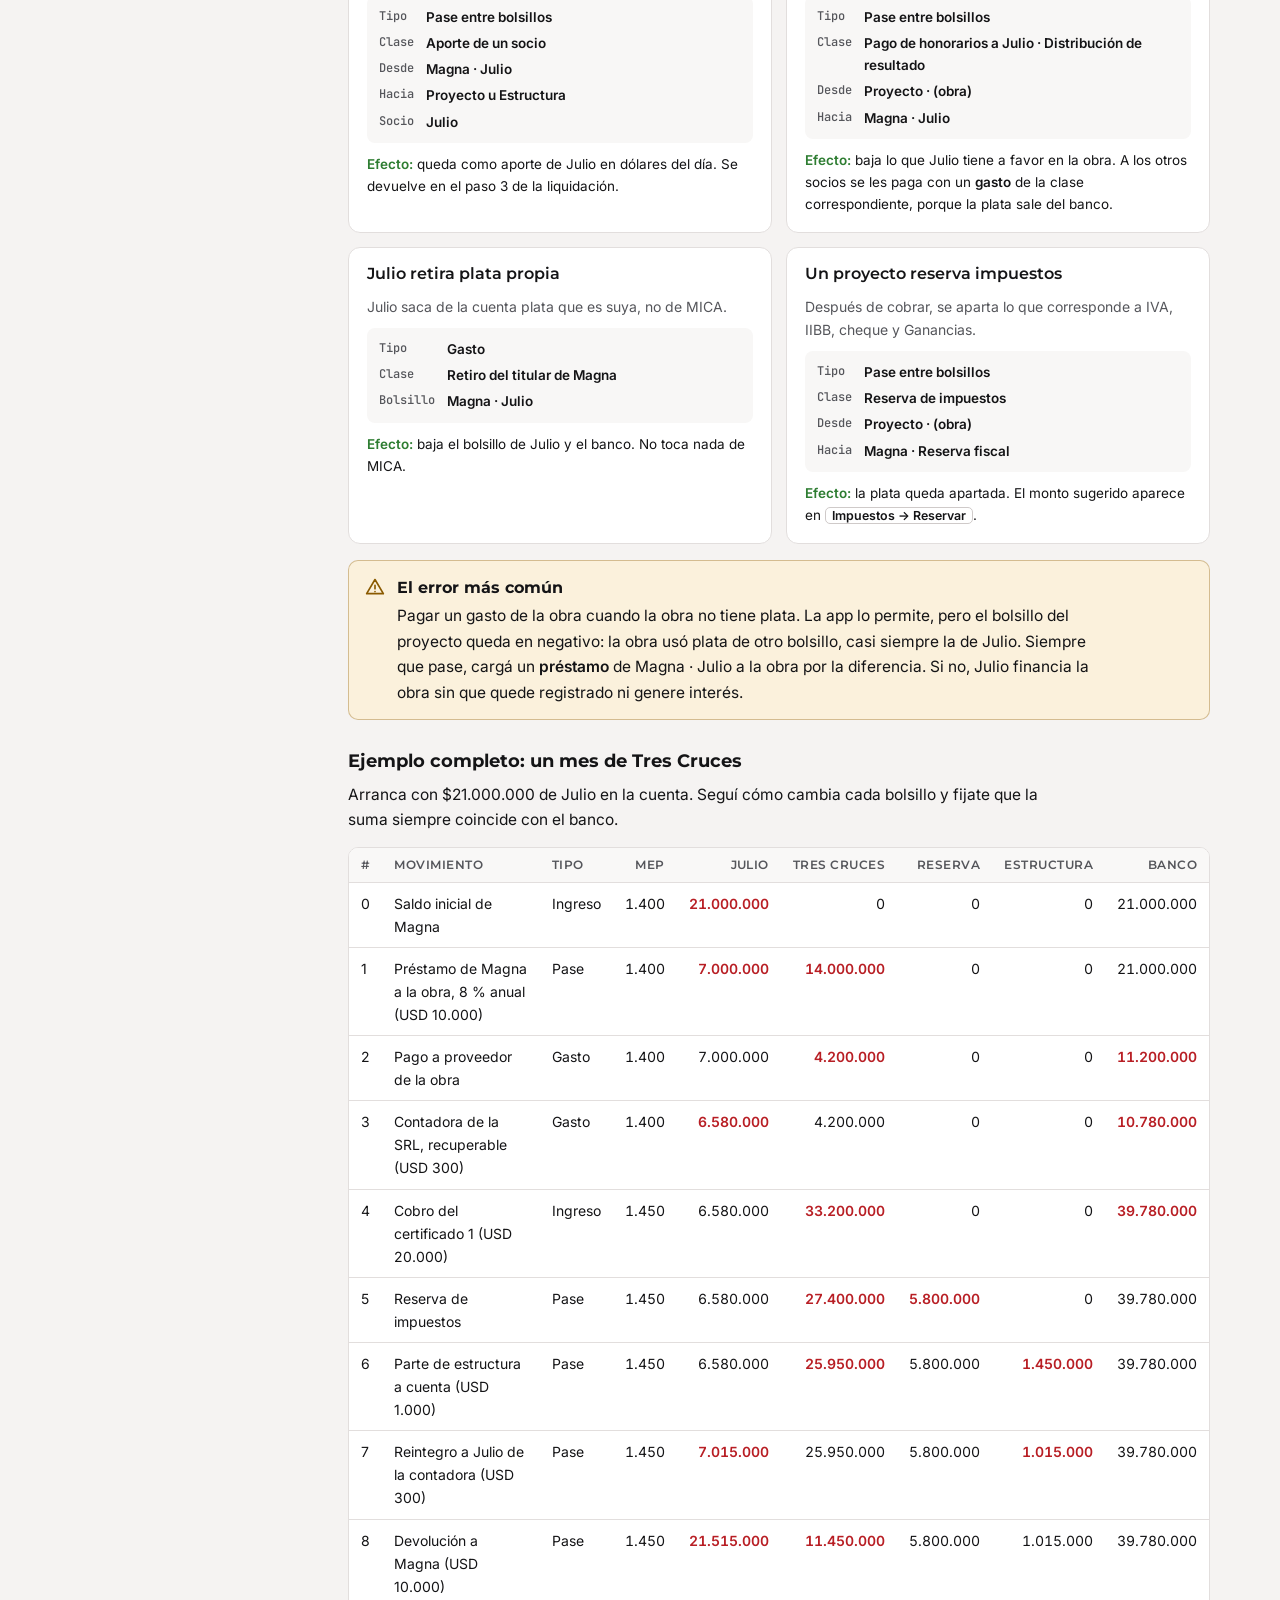
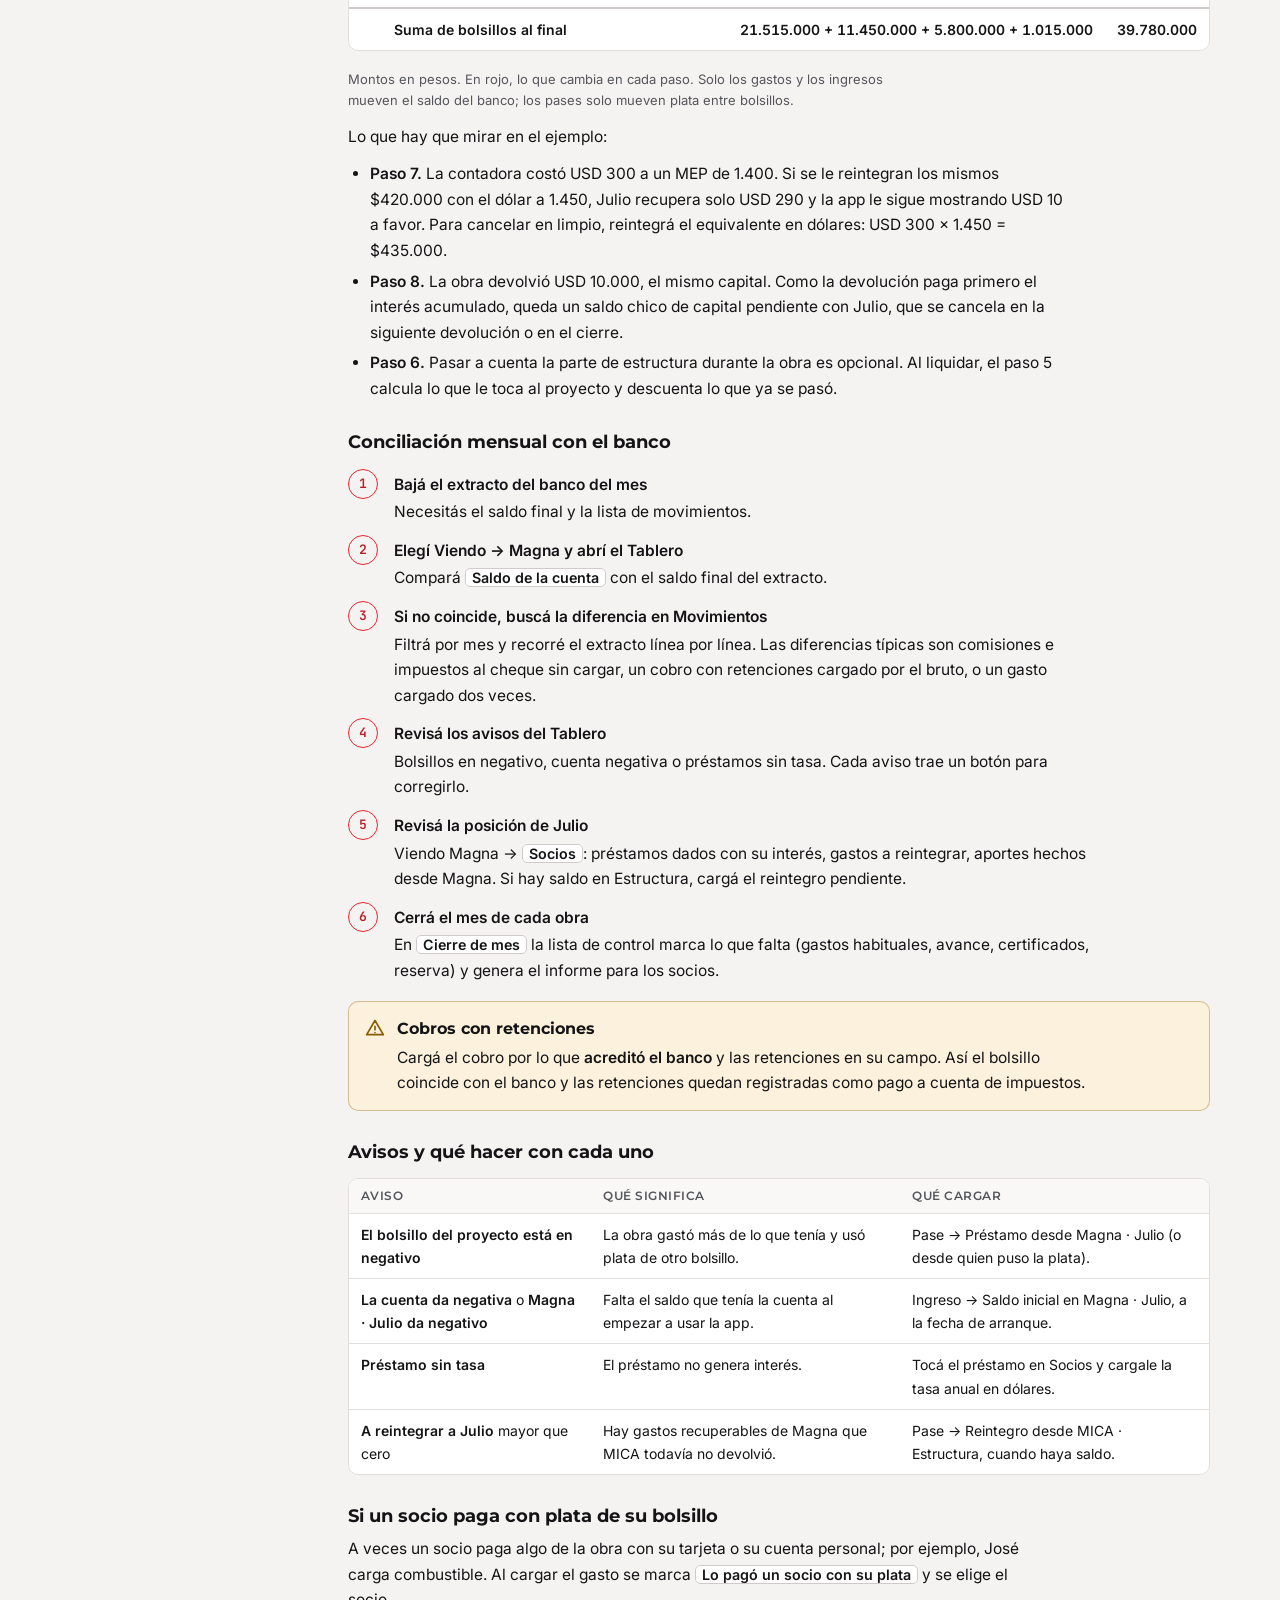
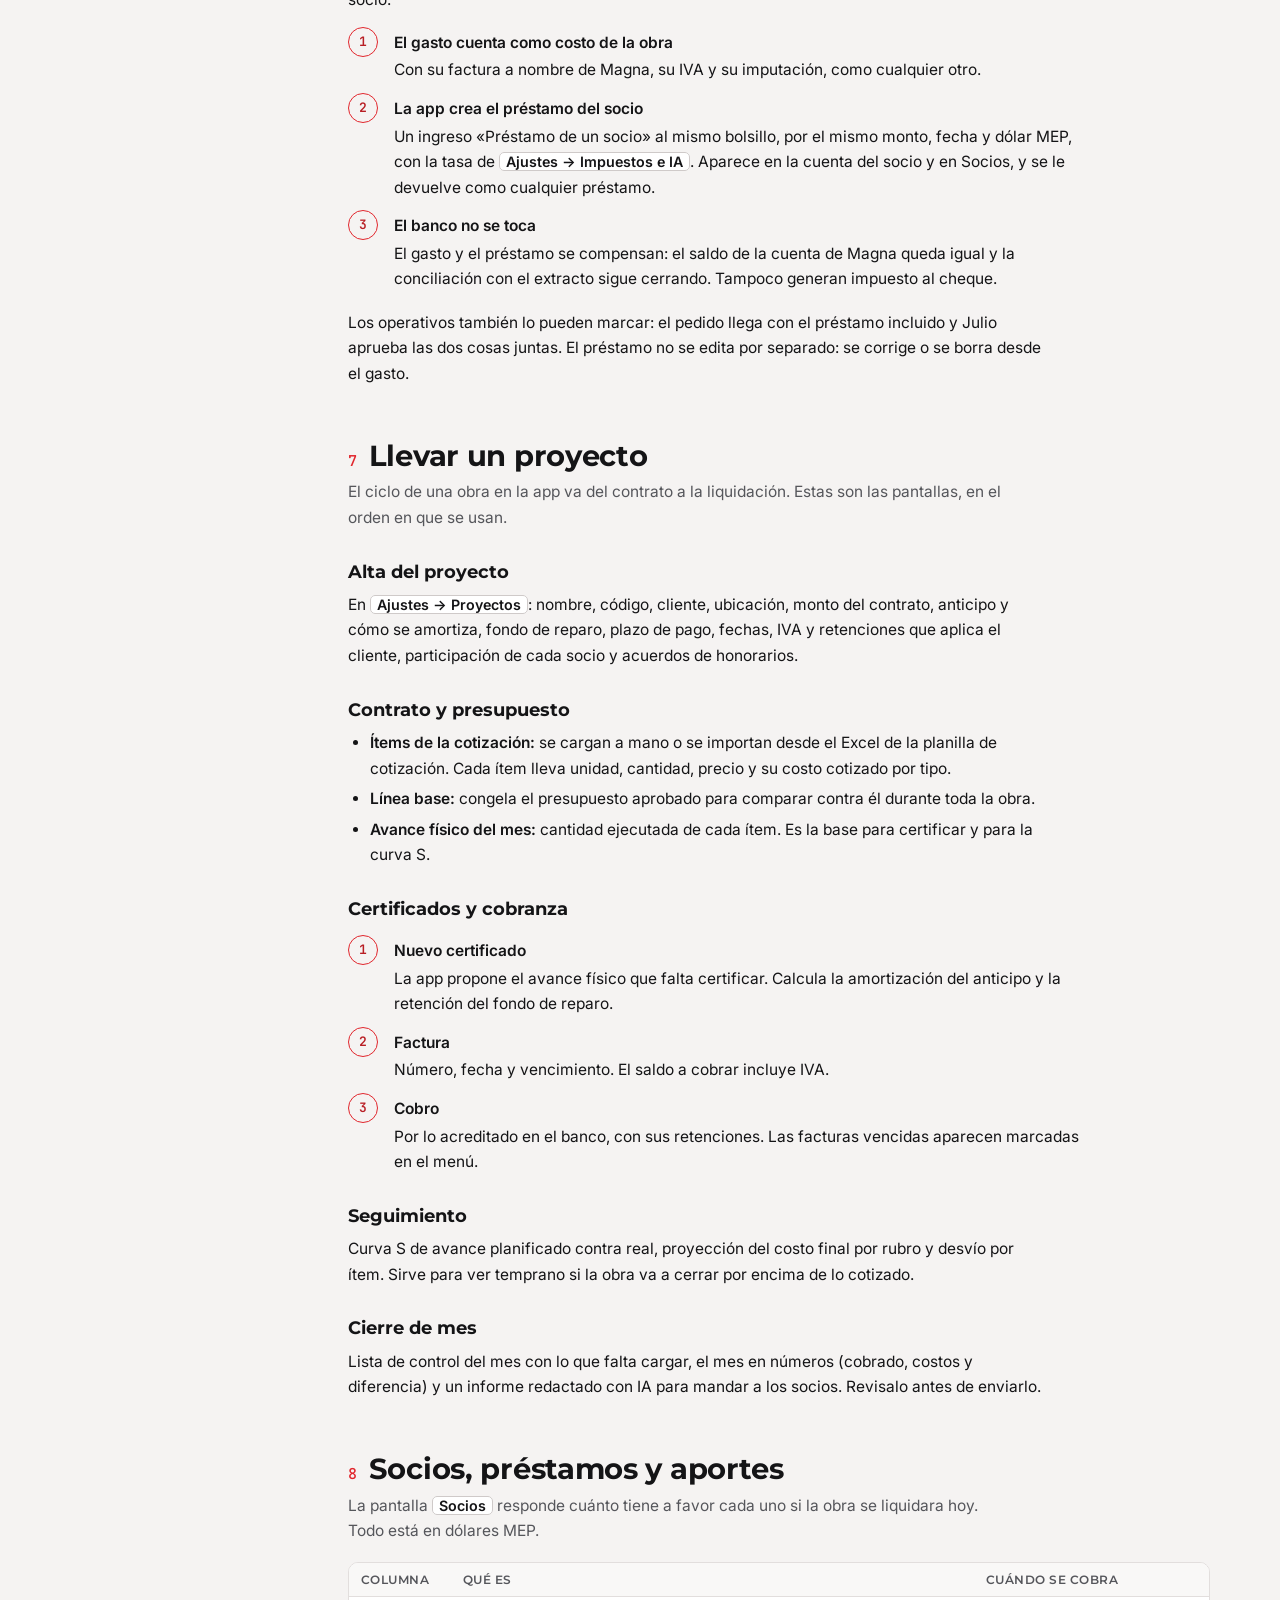
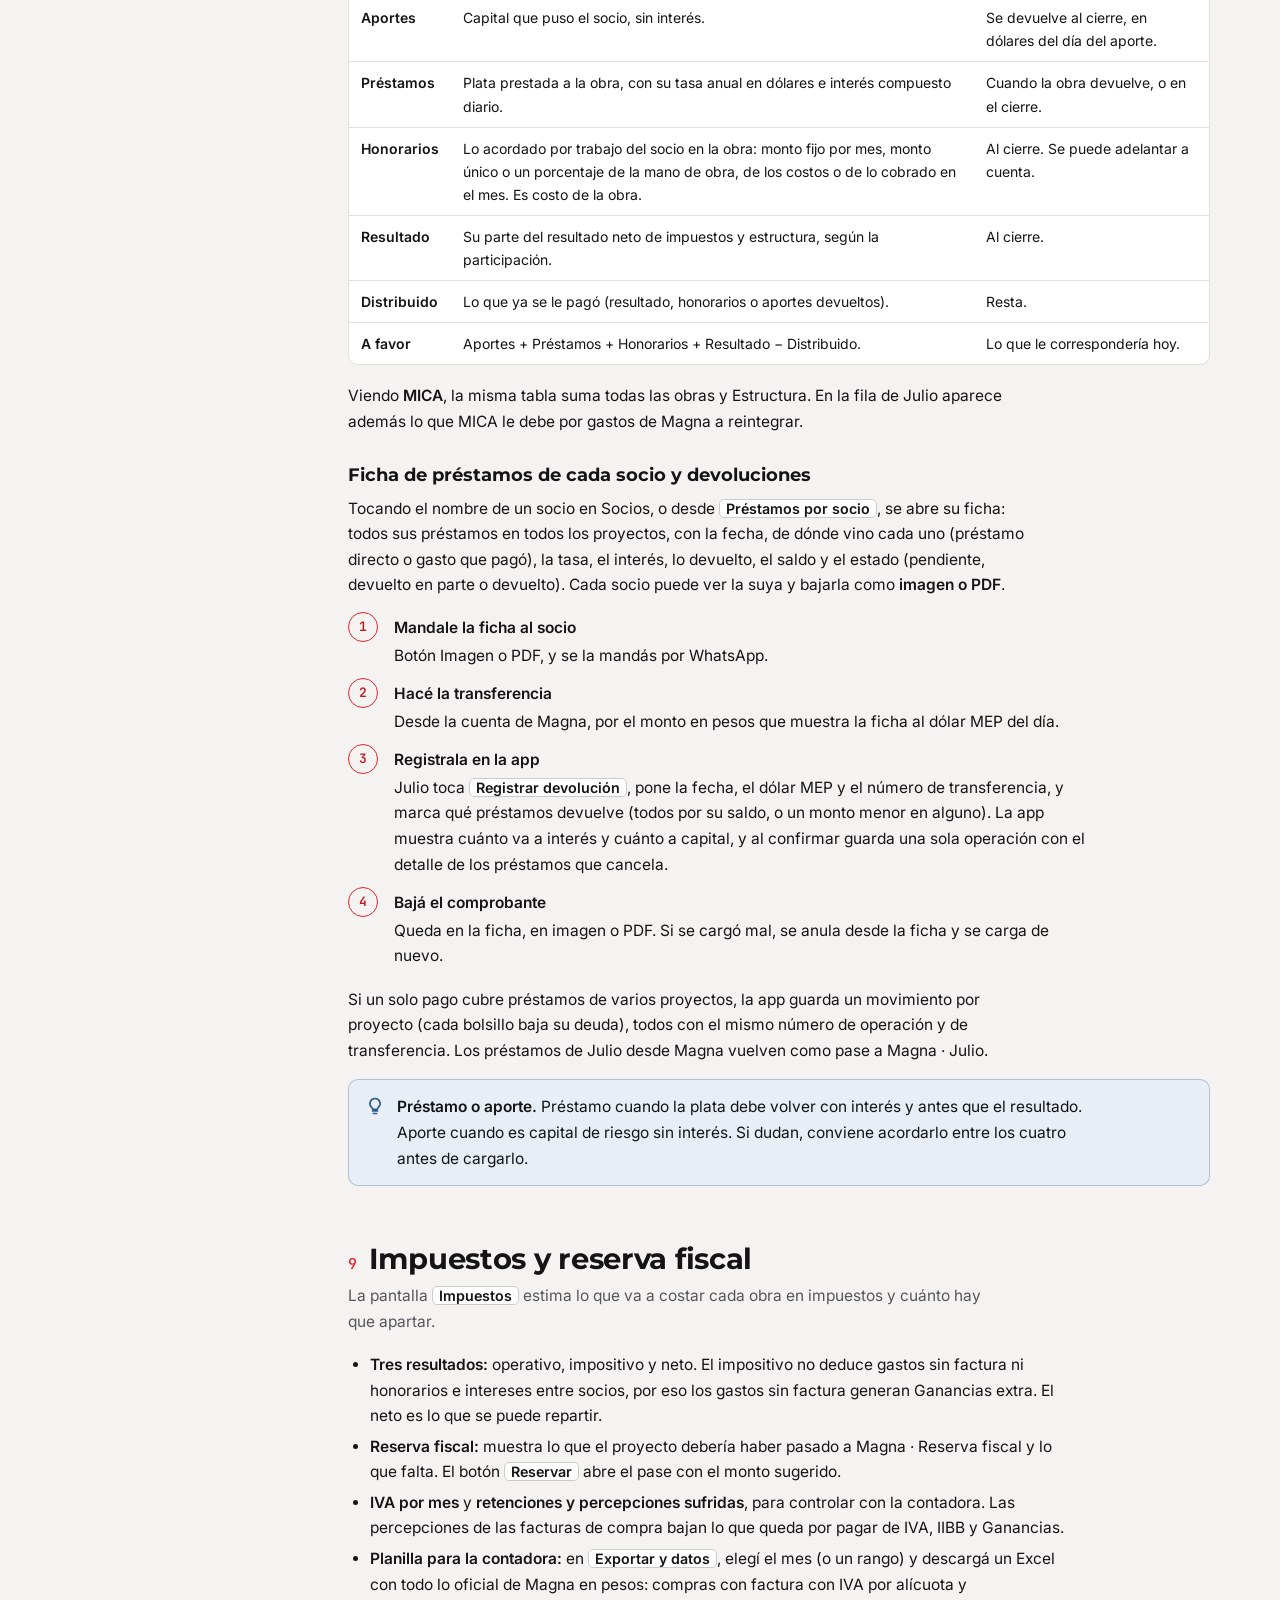
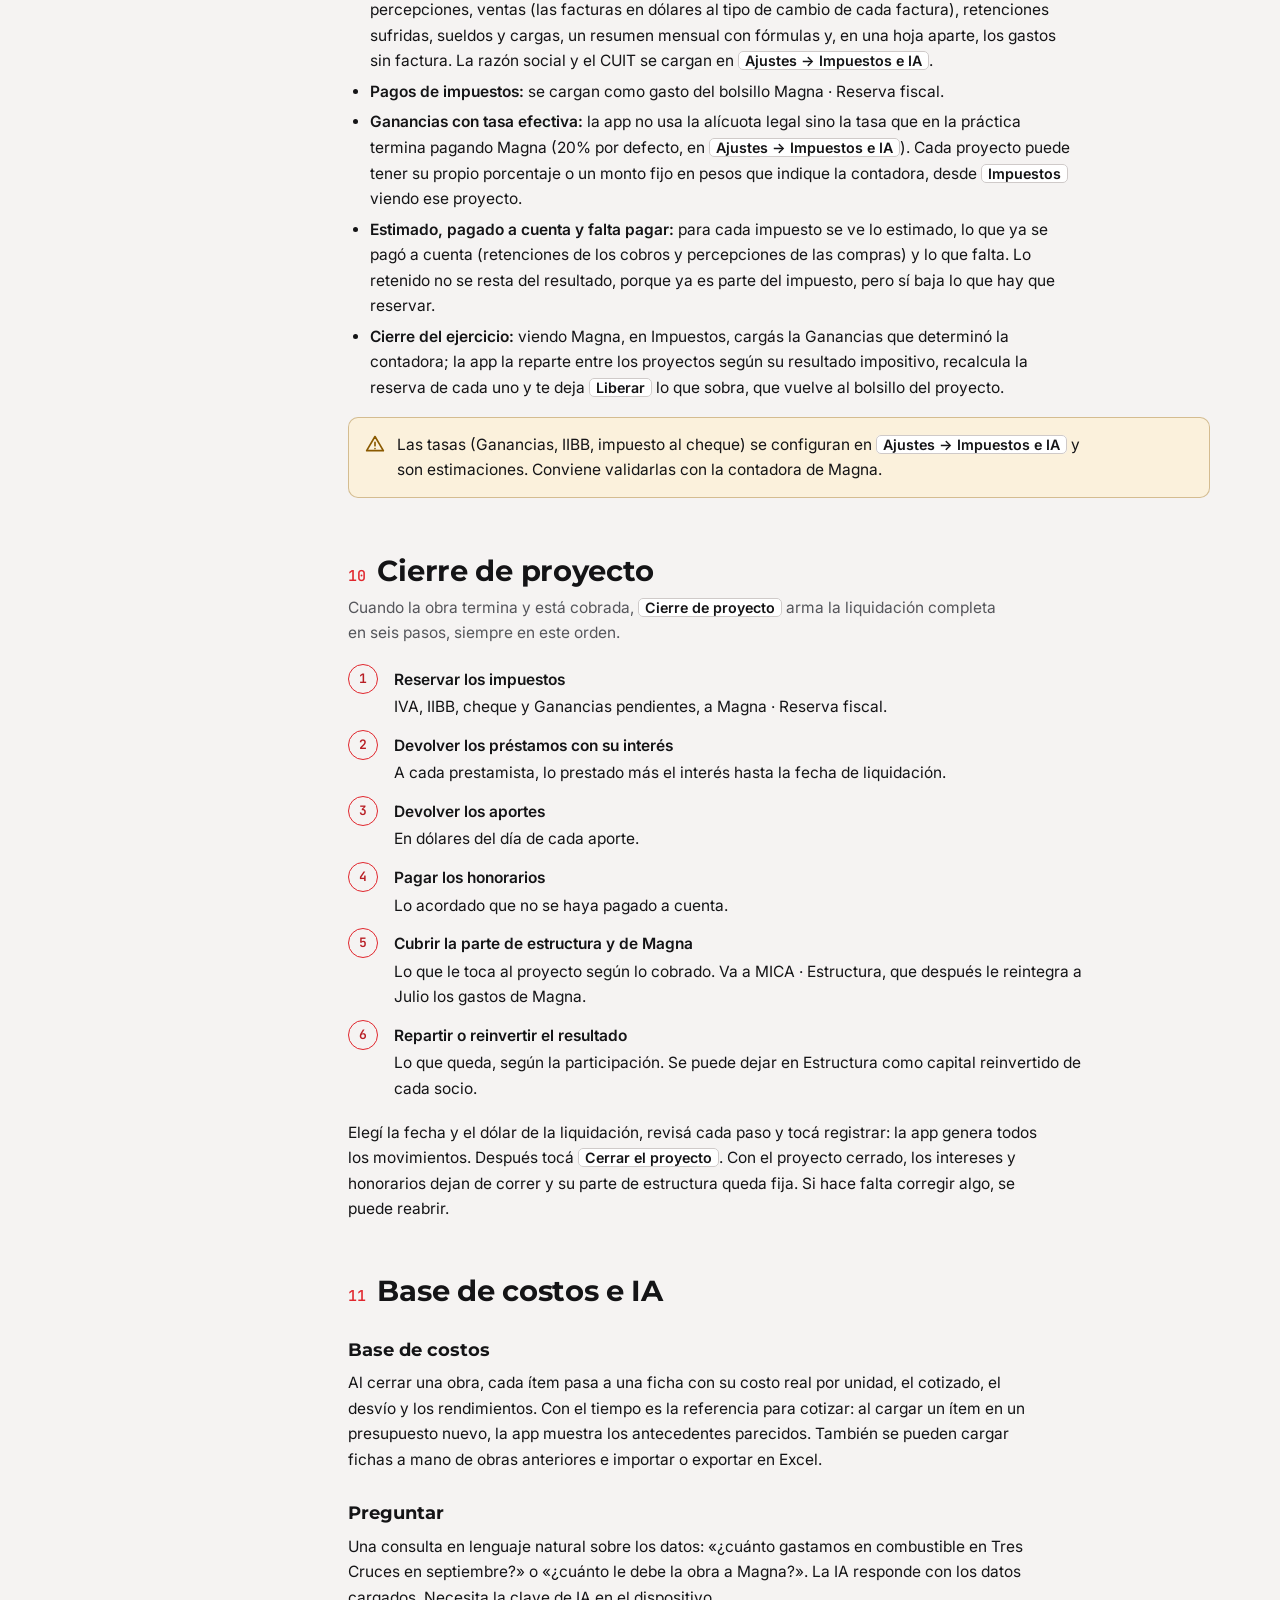
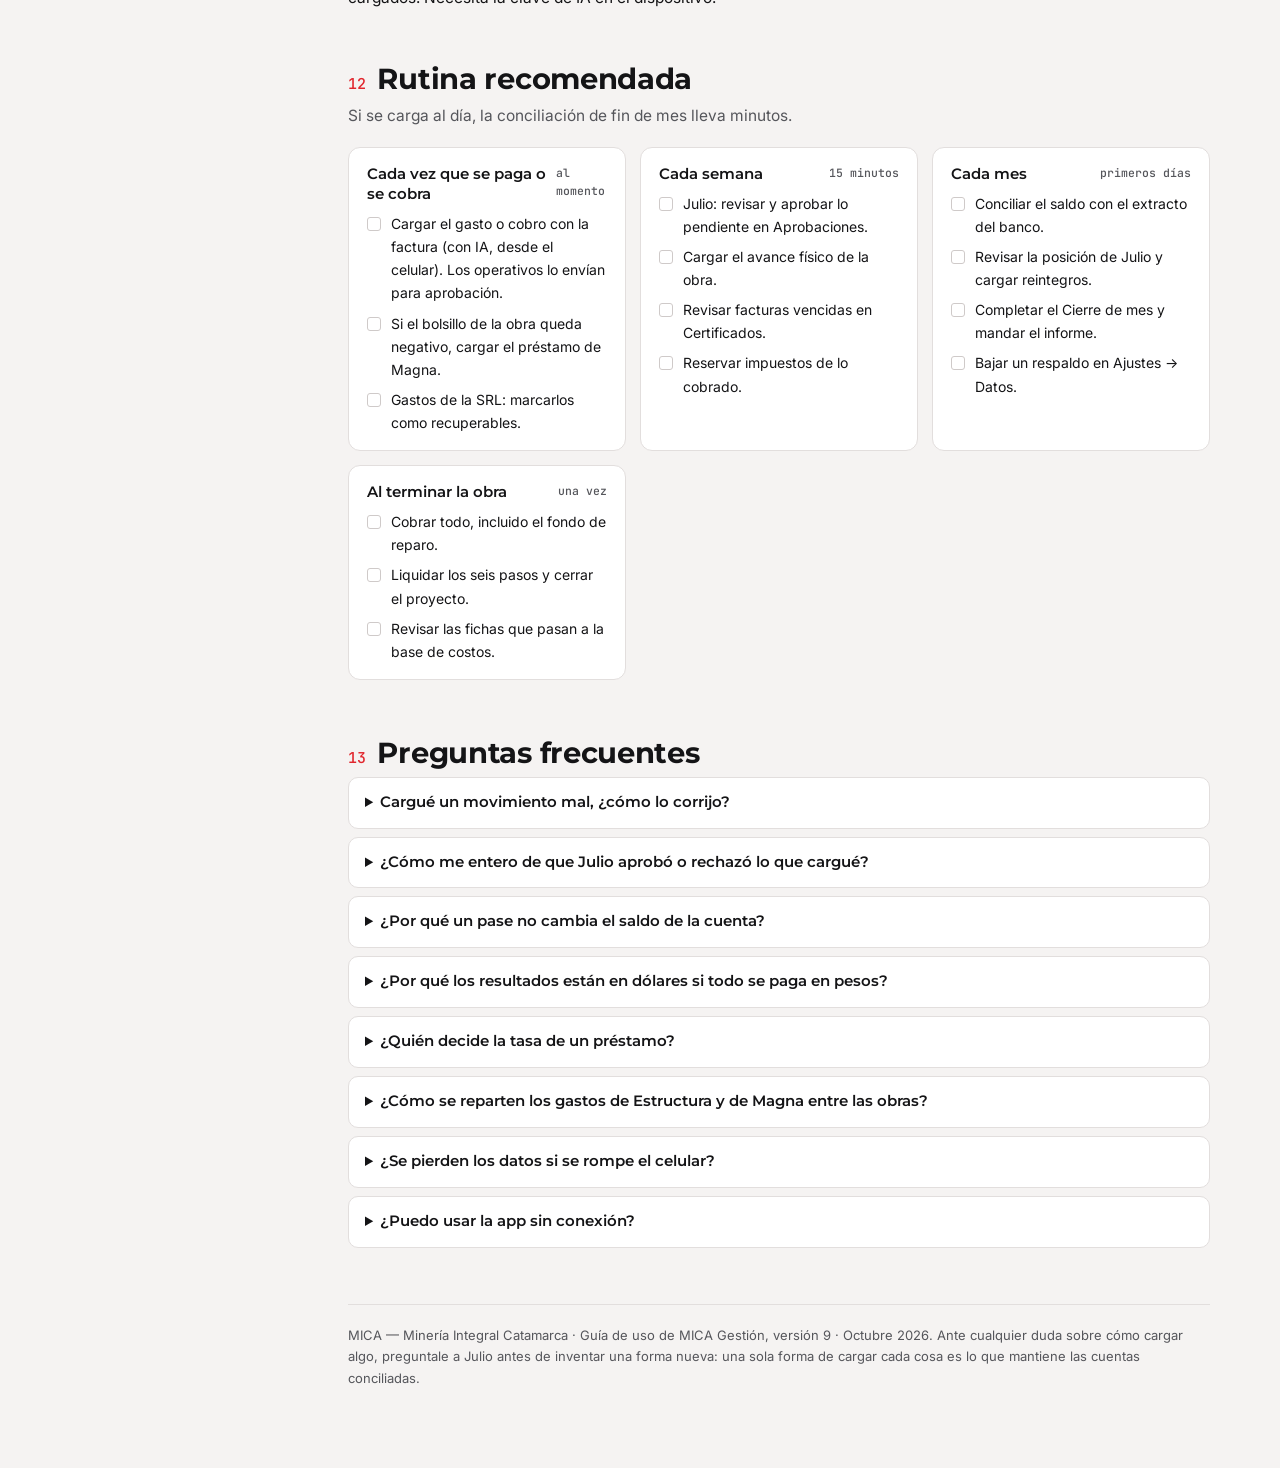
==== commit 23887c6c: "version 9" ====
--- a/ayuda.html
+++ b/ayuda.html
@@ -533,6 +533,15 @@
         </tbody>
       </table></div>
       <p>Viendo <strong>MICA</strong>, la misma tabla suma todas las obras y Estructura. En la fila de Julio aparece además lo que MICA le debe por gastos de Magna a reintegrar.</p>
+      <h3>Ficha de préstamos de cada socio y devoluciones</h3>
+      <p>Tocando el nombre de un socio en Socios, o desde <span class="ui">Préstamos por socio</span>, se abre su ficha: todos sus préstamos en todos los proyectos, con la fecha, de dónde vino cada uno (préstamo directo o gasto que pagó), la tasa, el interés, lo devuelto, el saldo y el estado (pendiente, devuelto en parte o devuelto). Cada socio puede ver la suya y bajarla como <strong>imagen o PDF</strong>.</p>
+      <ol class="pasos">
+        <li><div><strong>Mandale la ficha al socio</strong><p>Botón Imagen o PDF, y se la mandás por WhatsApp.</p></div></li>
+        <li><div><strong>Hacé la transferencia</strong><p>Desde la cuenta de Magna, por el monto en pesos que muestra la ficha al dólar MEP del día.</p></div></li>
+        <li><div><strong>Registrala en la app</strong><p>Julio toca <span class="ui">Registrar devolución</span>, pone la fecha, el dólar MEP y el número de transferencia, y marca qué préstamos devuelve (todos por su saldo, o un monto menor en alguno). La app muestra cuánto va a interés y cuánto a capital, y al confirmar guarda una sola operación con el detalle de los préstamos que cancela.</p></div></li>
+        <li><div><strong>Bajá el comprobante</strong><p>Queda en la ficha, en imagen o PDF. Si se cargó mal, se anula desde la ficha y se carga de nuevo.</p></div></li>
+      </ol>
+      <p>Si un solo pago cubre préstamos de varios proyectos, la app guarda un movimiento por proyecto (cada bolsillo baja su deuda), todos con el mismo número de operación y de transferencia. Los préstamos de Julio desde Magna vuelven como pase a Magna · Julio.</p>
       <div class="nota nota-tip"><svg><use href="#i-tip"/></svg><div><p><strong>Préstamo o aporte.</strong> Préstamo cuando la plata debe volver con interés y antes que el resultado. Aporte cuando es capital de riesgo sin interés. Si dudan, conviene acordarlo entre los cuatro antes de cargarlo.</p></div></div>
     </section>
 
@@ -546,6 +555,9 @@
         <li><strong>IVA por mes</strong> y <strong>retenciones y percepciones sufridas</strong>, para controlar con la contadora. Las percepciones de las facturas de compra bajan lo que queda por pagar de IVA, IIBB y Ganancias.</li>
         <li><strong>Planilla para la contadora:</strong> en <span class="ui">Exportar y datos</span>, elegí el mes (o un rango) y descargá un Excel con todo lo oficial de Magna en pesos: compras con factura con IVA por alícuota y percepciones, ventas (las facturas en dólares al tipo de cambio de cada factura), retenciones sufridas, sueldos y cargas, un resumen mensual con fórmulas y, en una hoja aparte, los gastos sin factura. La razón social y el CUIT se cargan en <span class="ui">Ajustes → Impuestos e IA</span>.</li>
         <li><strong>Pagos de impuestos:</strong> se cargan como gasto del bolsillo Magna · Reserva fiscal.</li>
+        <li><strong>Ganancias con tasa efectiva:</strong> la app no usa la alícuota legal sino la tasa que en la práctica termina pagando Magna (20% por defecto, en <span class="ui">Ajustes → Impuestos e IA</span>). Cada proyecto puede tener su propio porcentaje o un monto fijo en pesos que indique la contadora, desde <span class="ui">Impuestos</span> viendo ese proyecto.</li>
+        <li><strong>Estimado, pagado a cuenta y falta pagar:</strong> para cada impuesto se ve lo estimado, lo que ya se pagó a cuenta (retenciones de los cobros y percepciones de las compras) y lo que falta. Lo retenido no se resta del resultado, porque ya es parte del impuesto, pero sí baja lo que hay que reservar.</li>
+        <li><strong>Cierre del ejercicio:</strong> viendo Magna, en Impuestos, cargás la Ganancias que determinó la contadora; la app la reparte entre los proyectos según su resultado impositivo, recalcula la reserva de cada uno y te deja <span class="ui">Liberar</span> lo que sobra, que vuelve al bolsillo del proyecto.</li>
       </ul>
       <div class="nota nota-ojo"><svg><use href="#i-ojo"/></svg><div><p>Las tasas (Ganancias, IIBB, impuesto al cheque) se configuran en <span class="ui">Ajustes → Impuestos e IA</span> y son estimaciones. Conviene validarlas con la contadora de Magna.</p></div></div>
     </section>
@@ -617,7 +629,7 @@
       <details><summary>¿Puedo usar la app sin conexión?</summary><p>Para entrar hace falta conexión. Si se corta la señal con la app abierta, lo que cargues queda guardado en el dispositivo y se sube solo cuando vuelve la conexión. Hasta entonces los demás socios no lo ven.</p></details>
     </section>
 
-    <footer class="pie">MICA — Minería Integral Catamarca · Guía de uso de MICA Gestión, versión 8 · Octubre 2026. Ante cualquier duda sobre cómo cargar algo, preguntale a Julio antes de inventar una forma nueva: una sola forma de cargar cada cosa es lo que mantiene las cuentas conciliadas.</footer>
+    <footer class="pie">MICA — Minería Integral Catamarca · Guía de uso de MICA Gestión, versión 9 · Octubre 2026. Ante cualquier duda sobre cómo cargar algo, preguntale a Julio antes de inventar una forma nueva: una sola forma de cargar cada cosa es lo que mantiene las cuentas conciliadas.</footer>
   </main>
 </div>
 
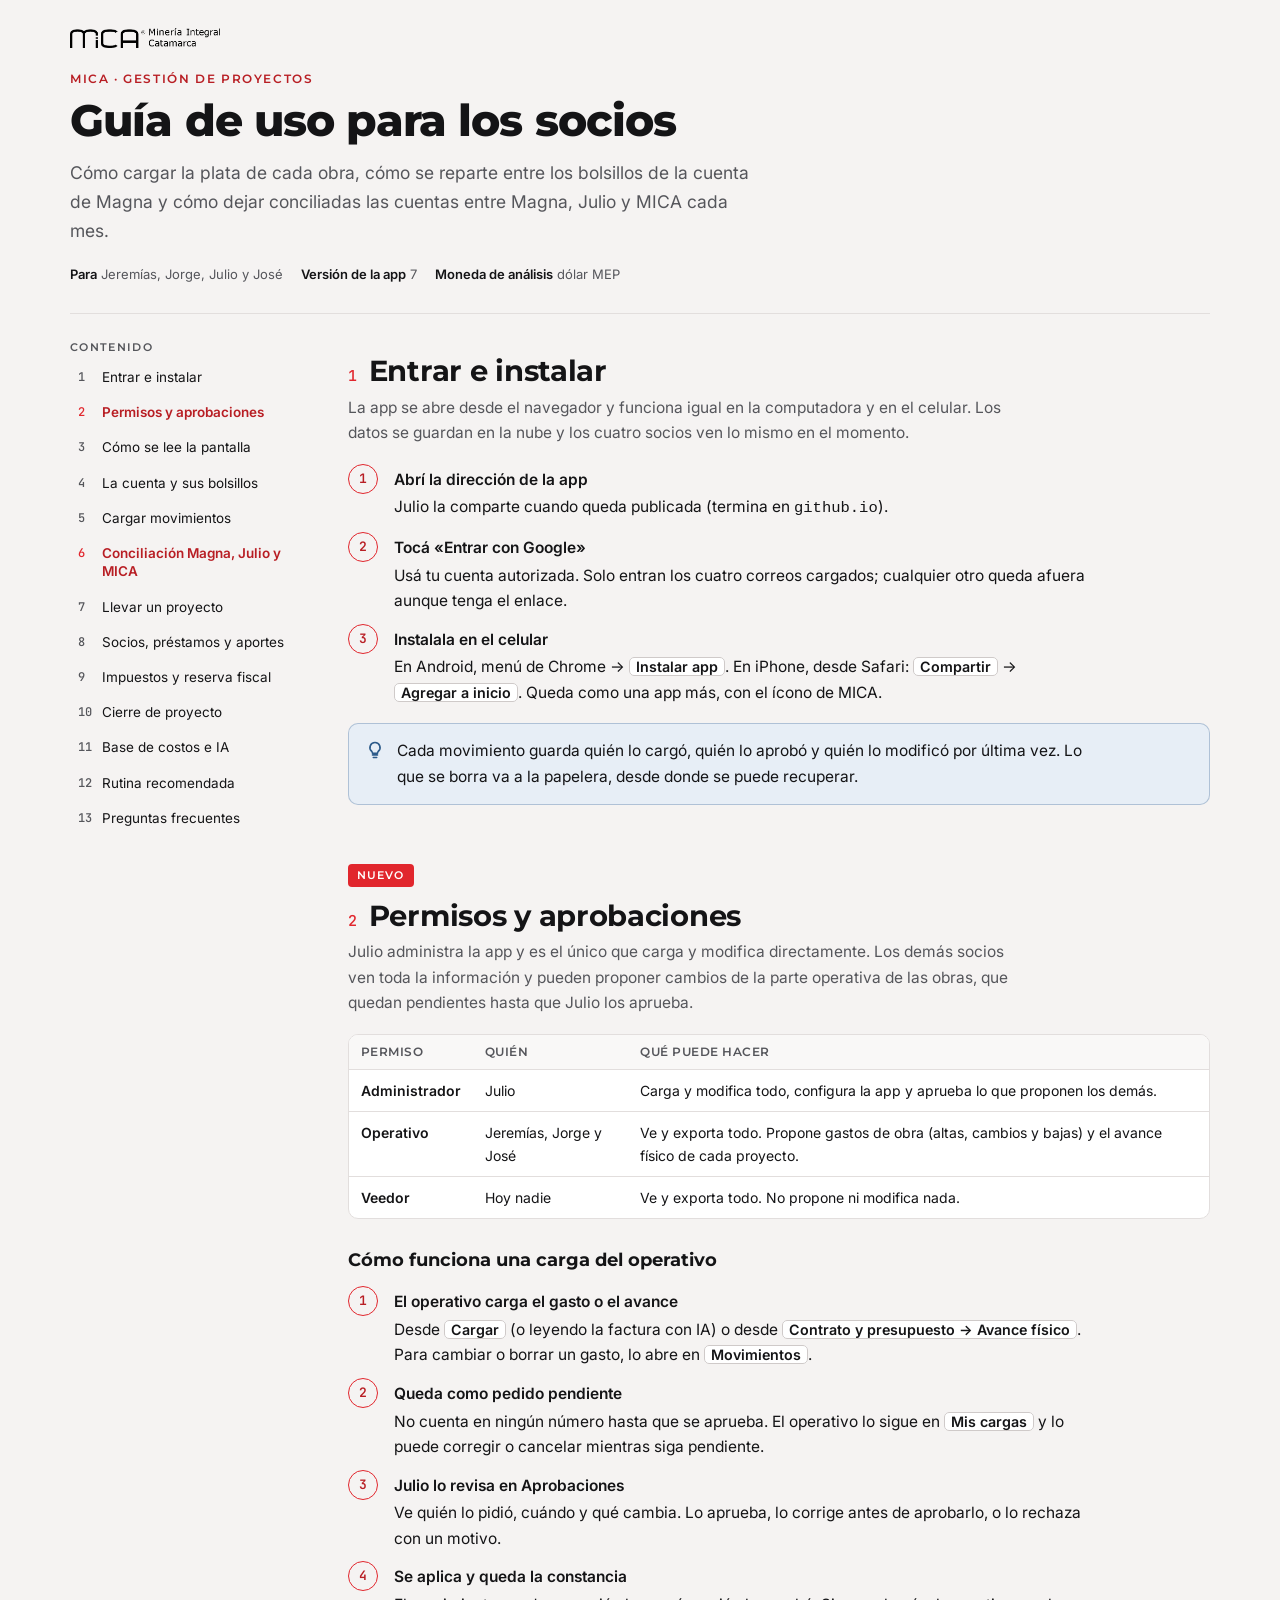
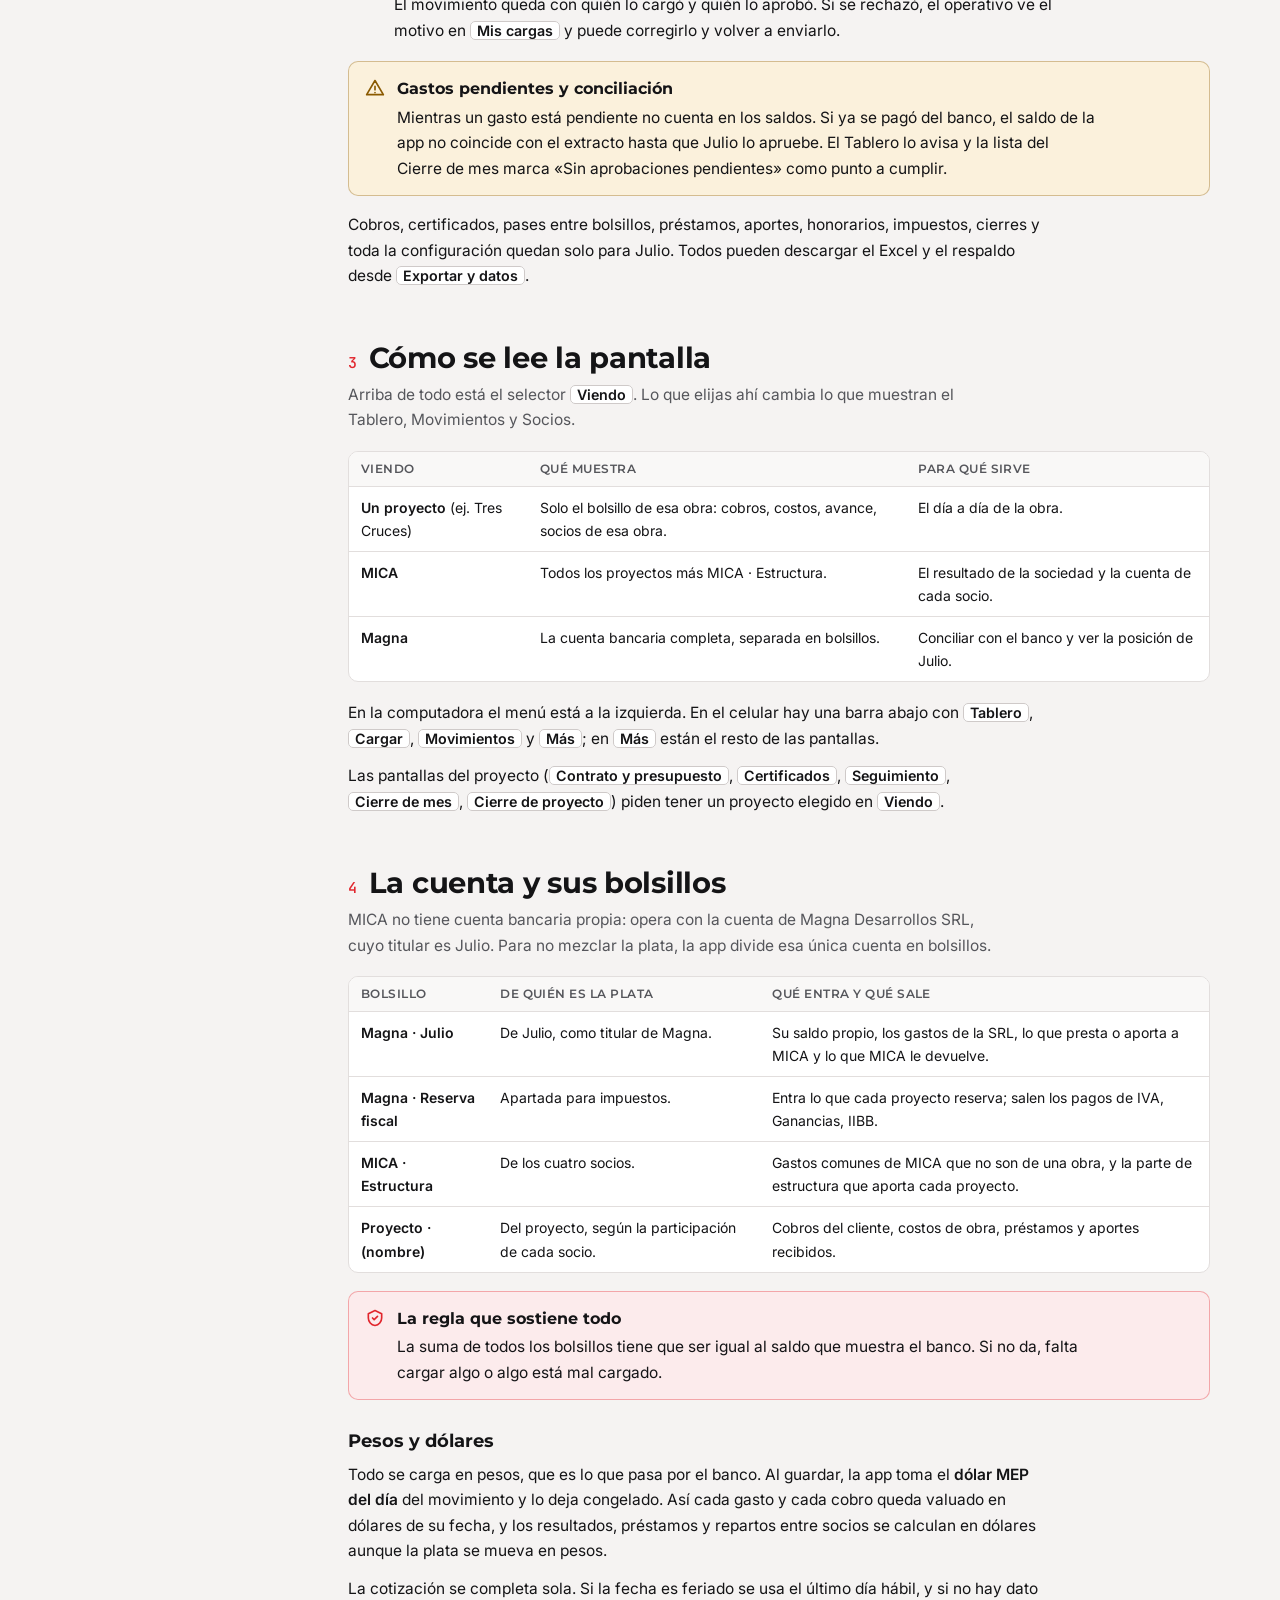
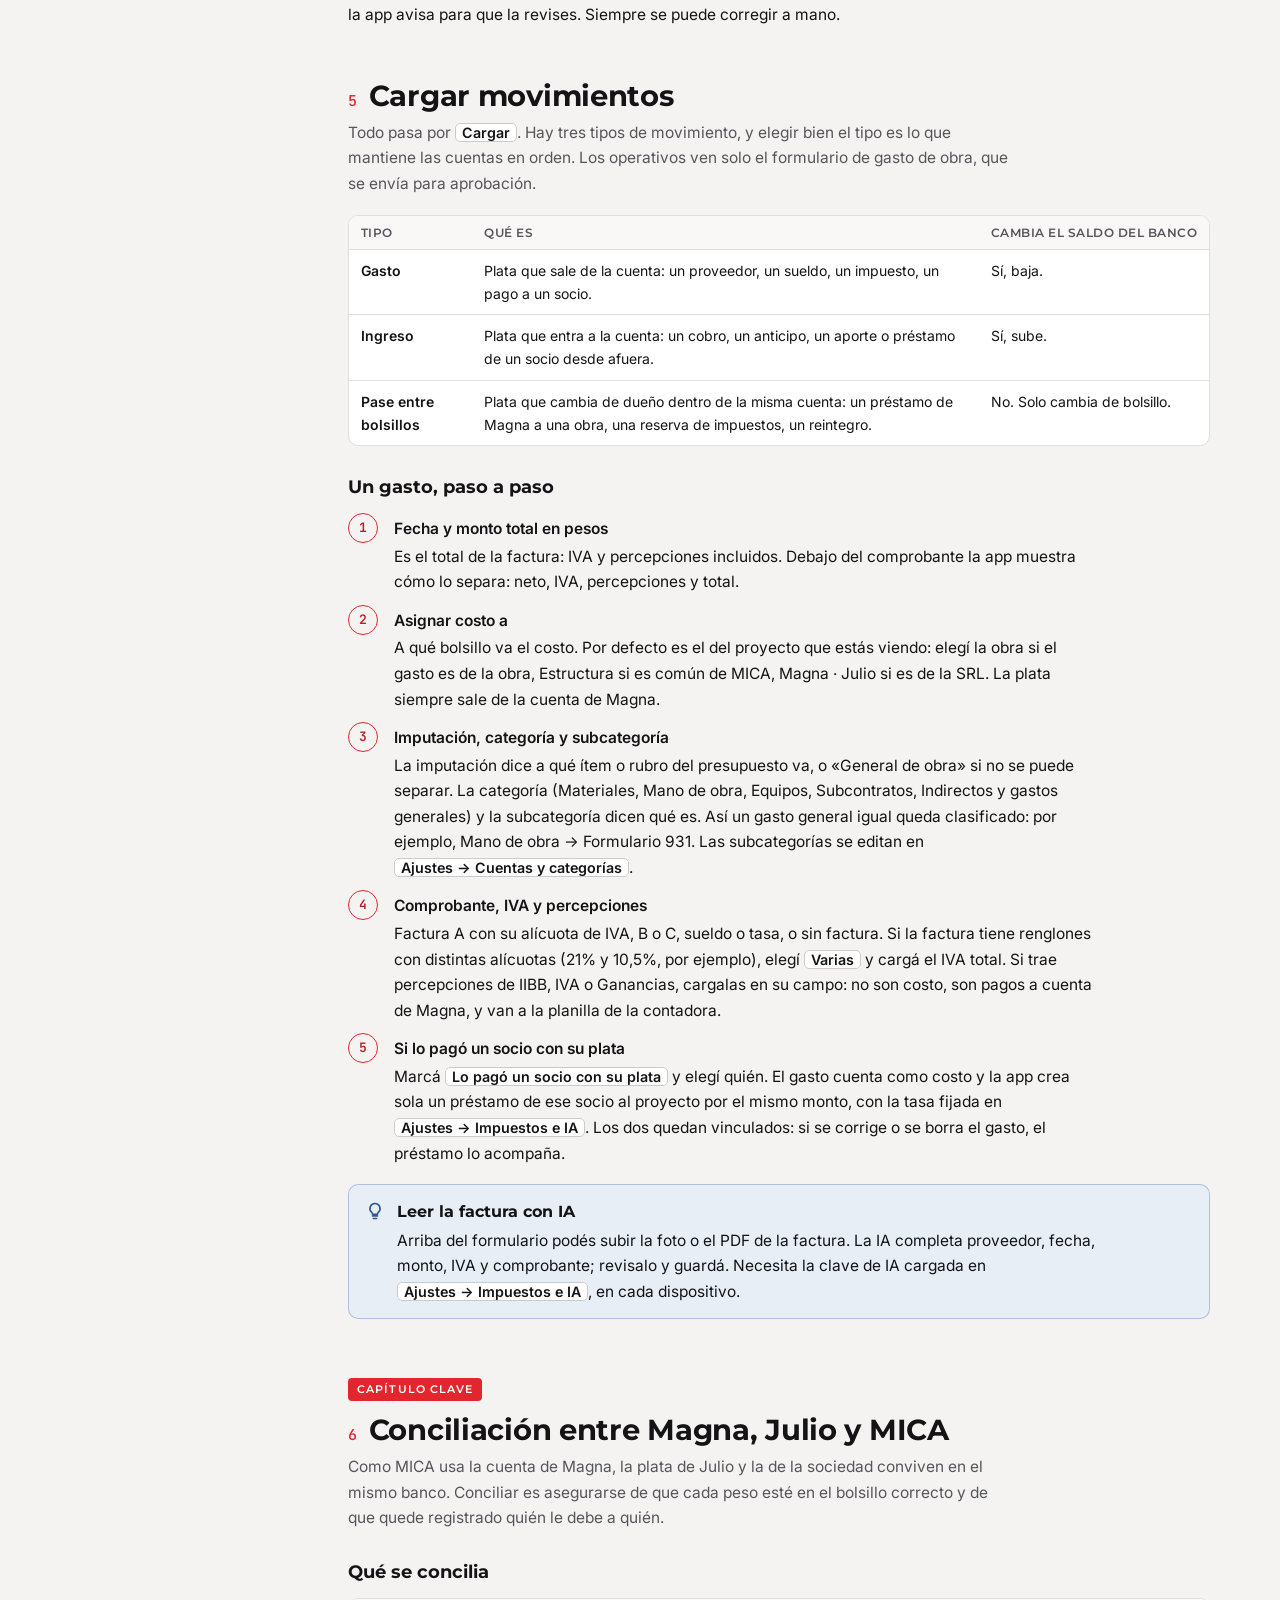
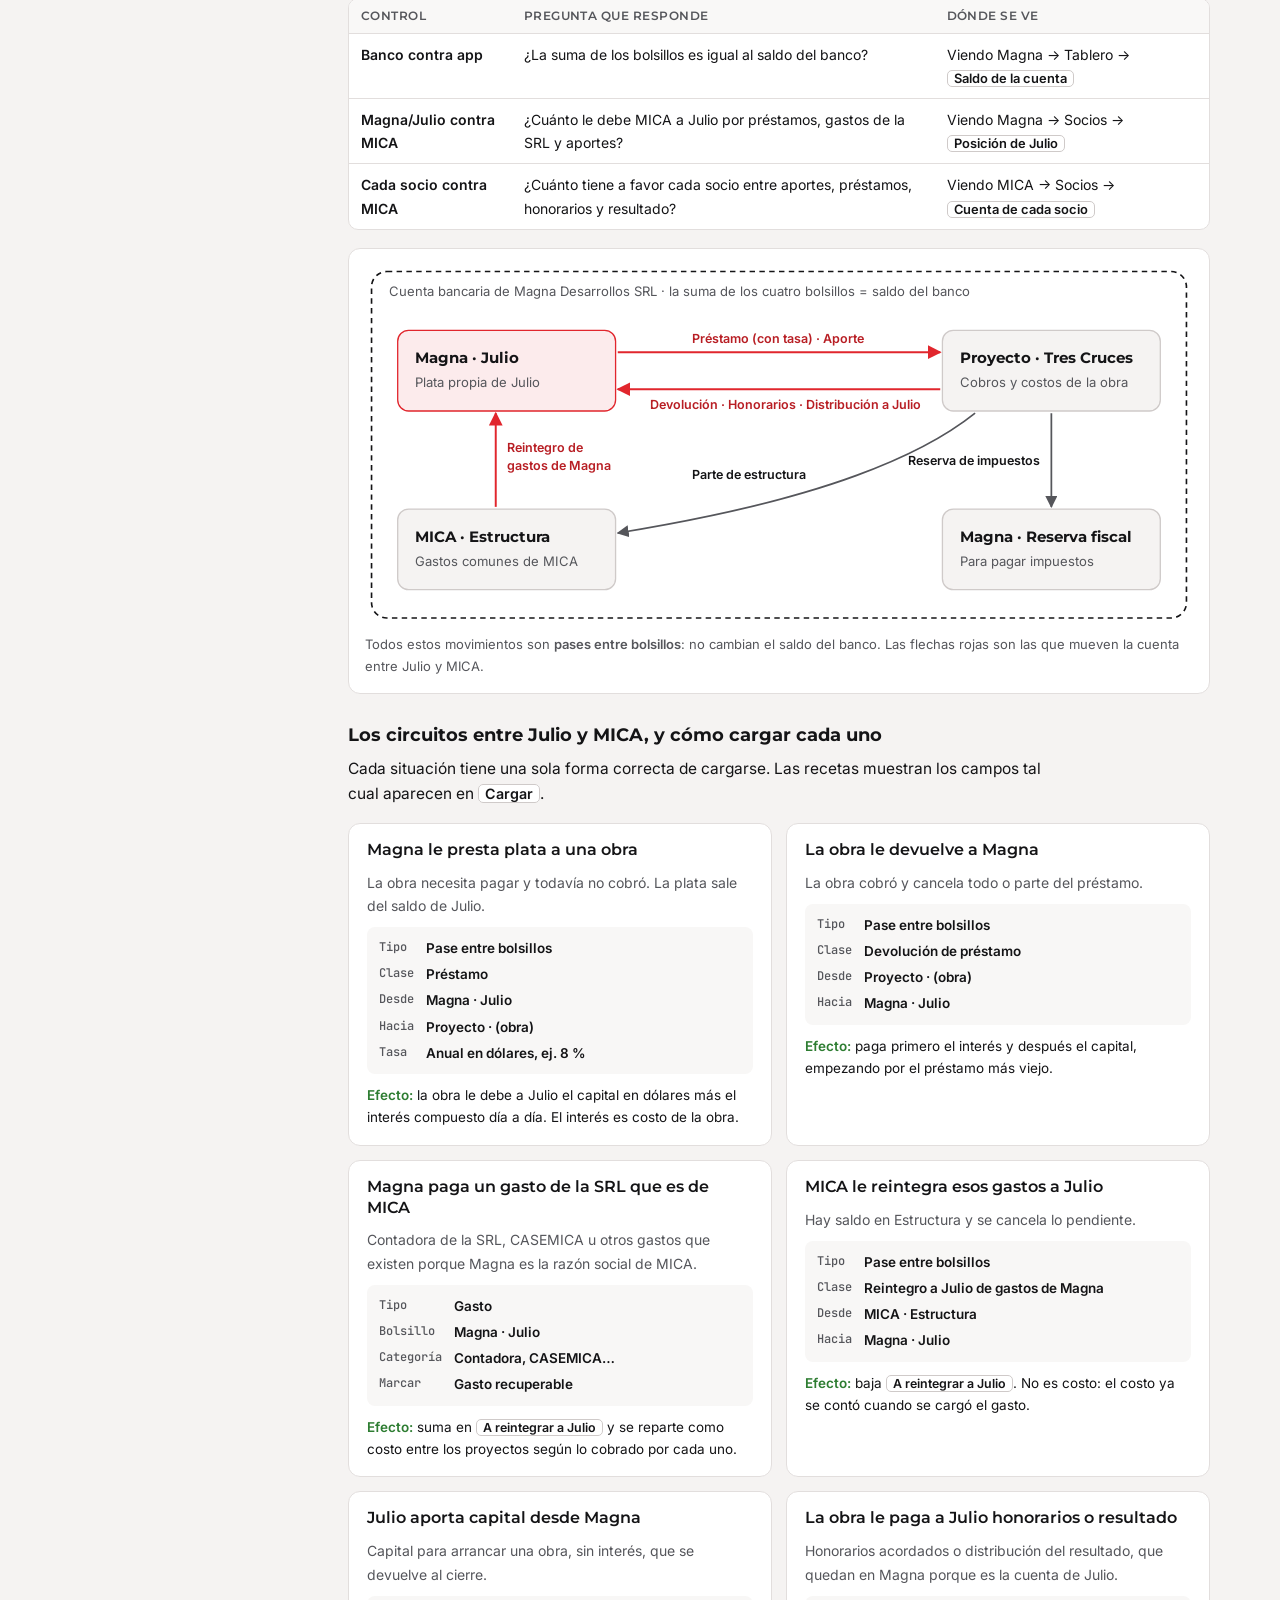
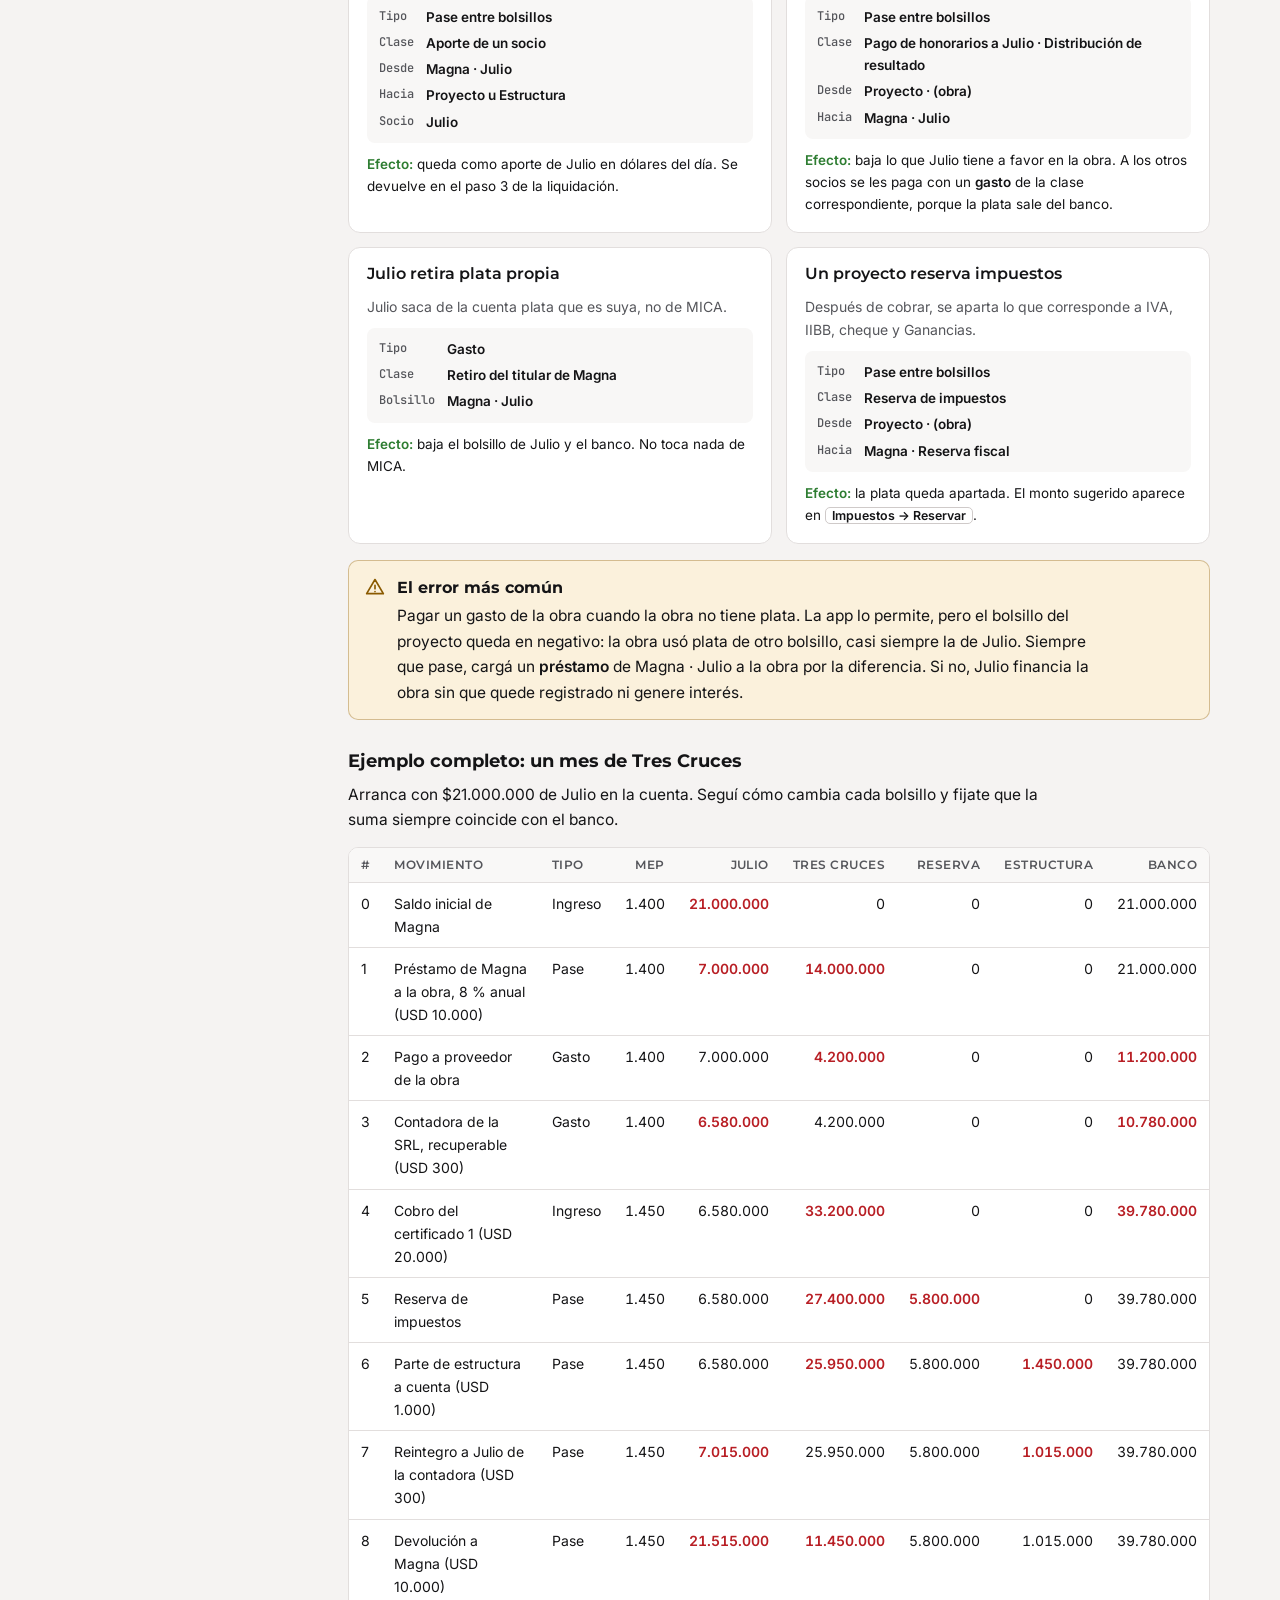
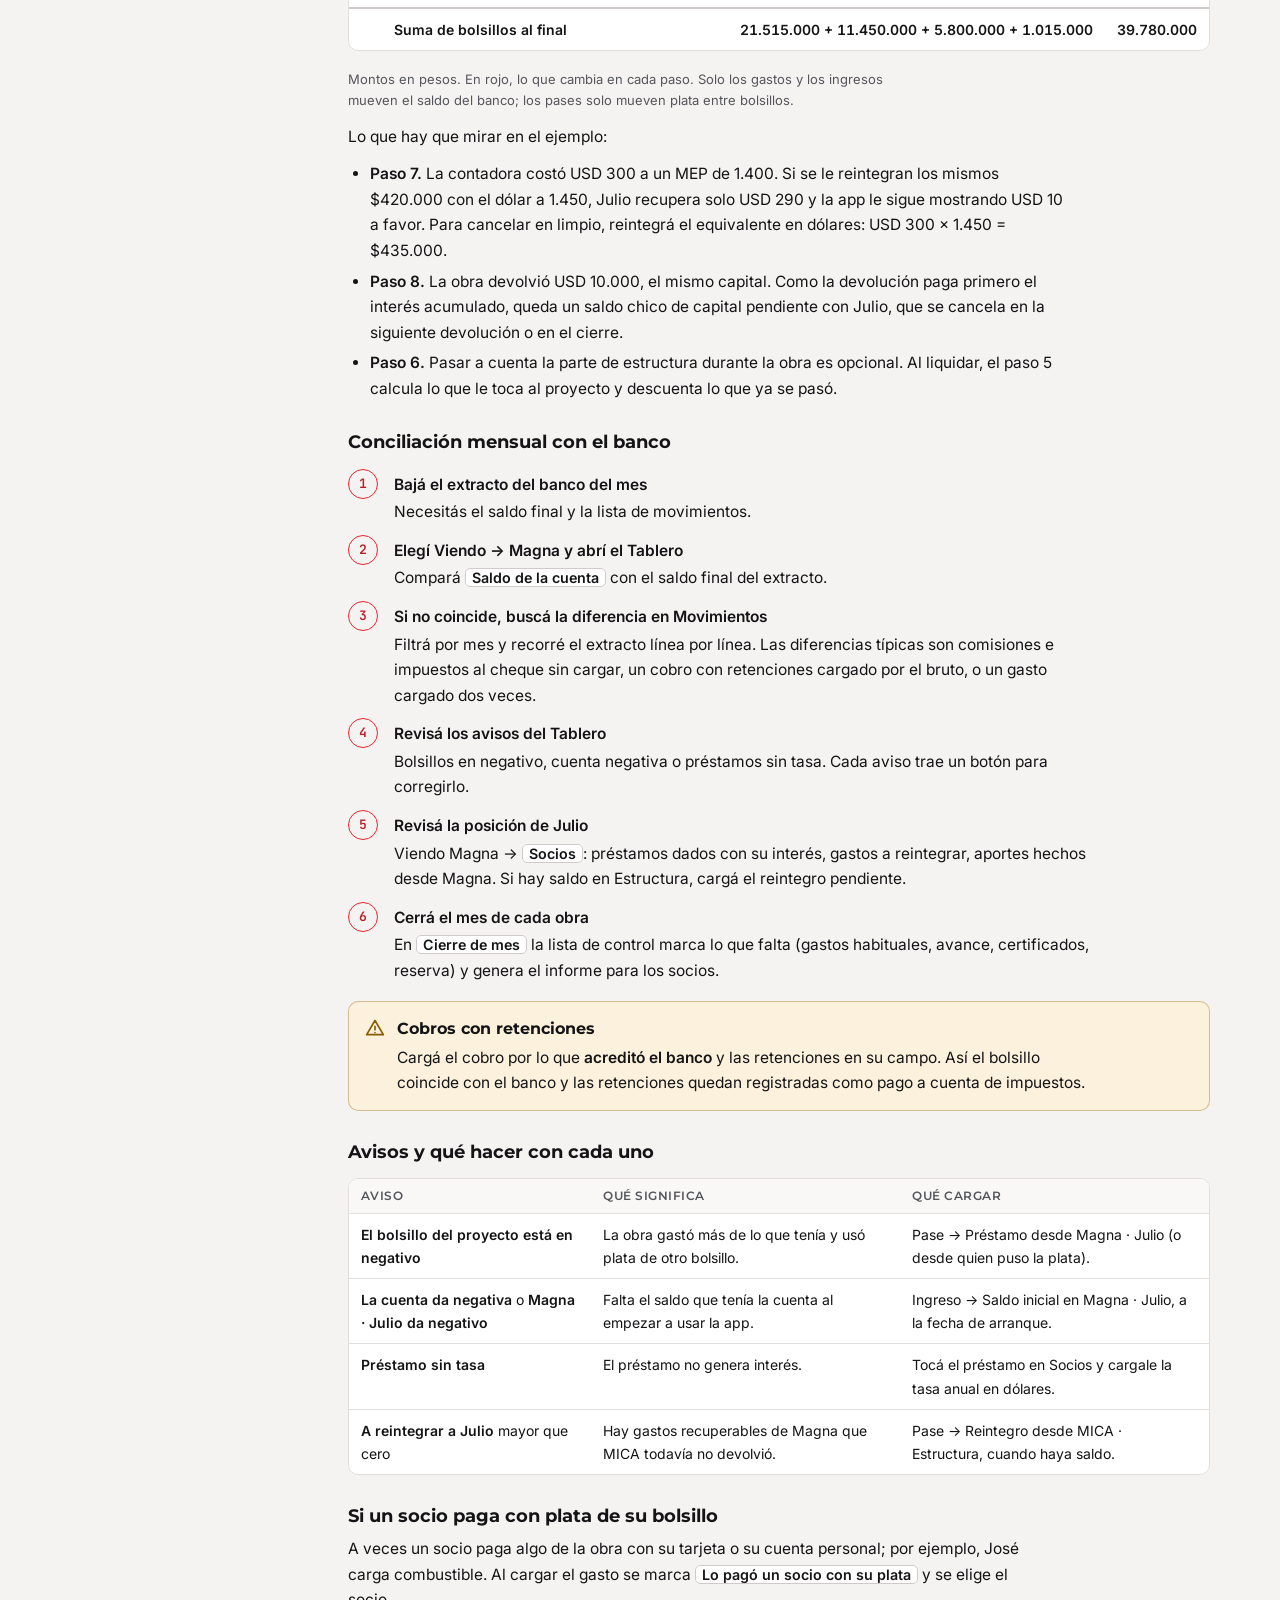
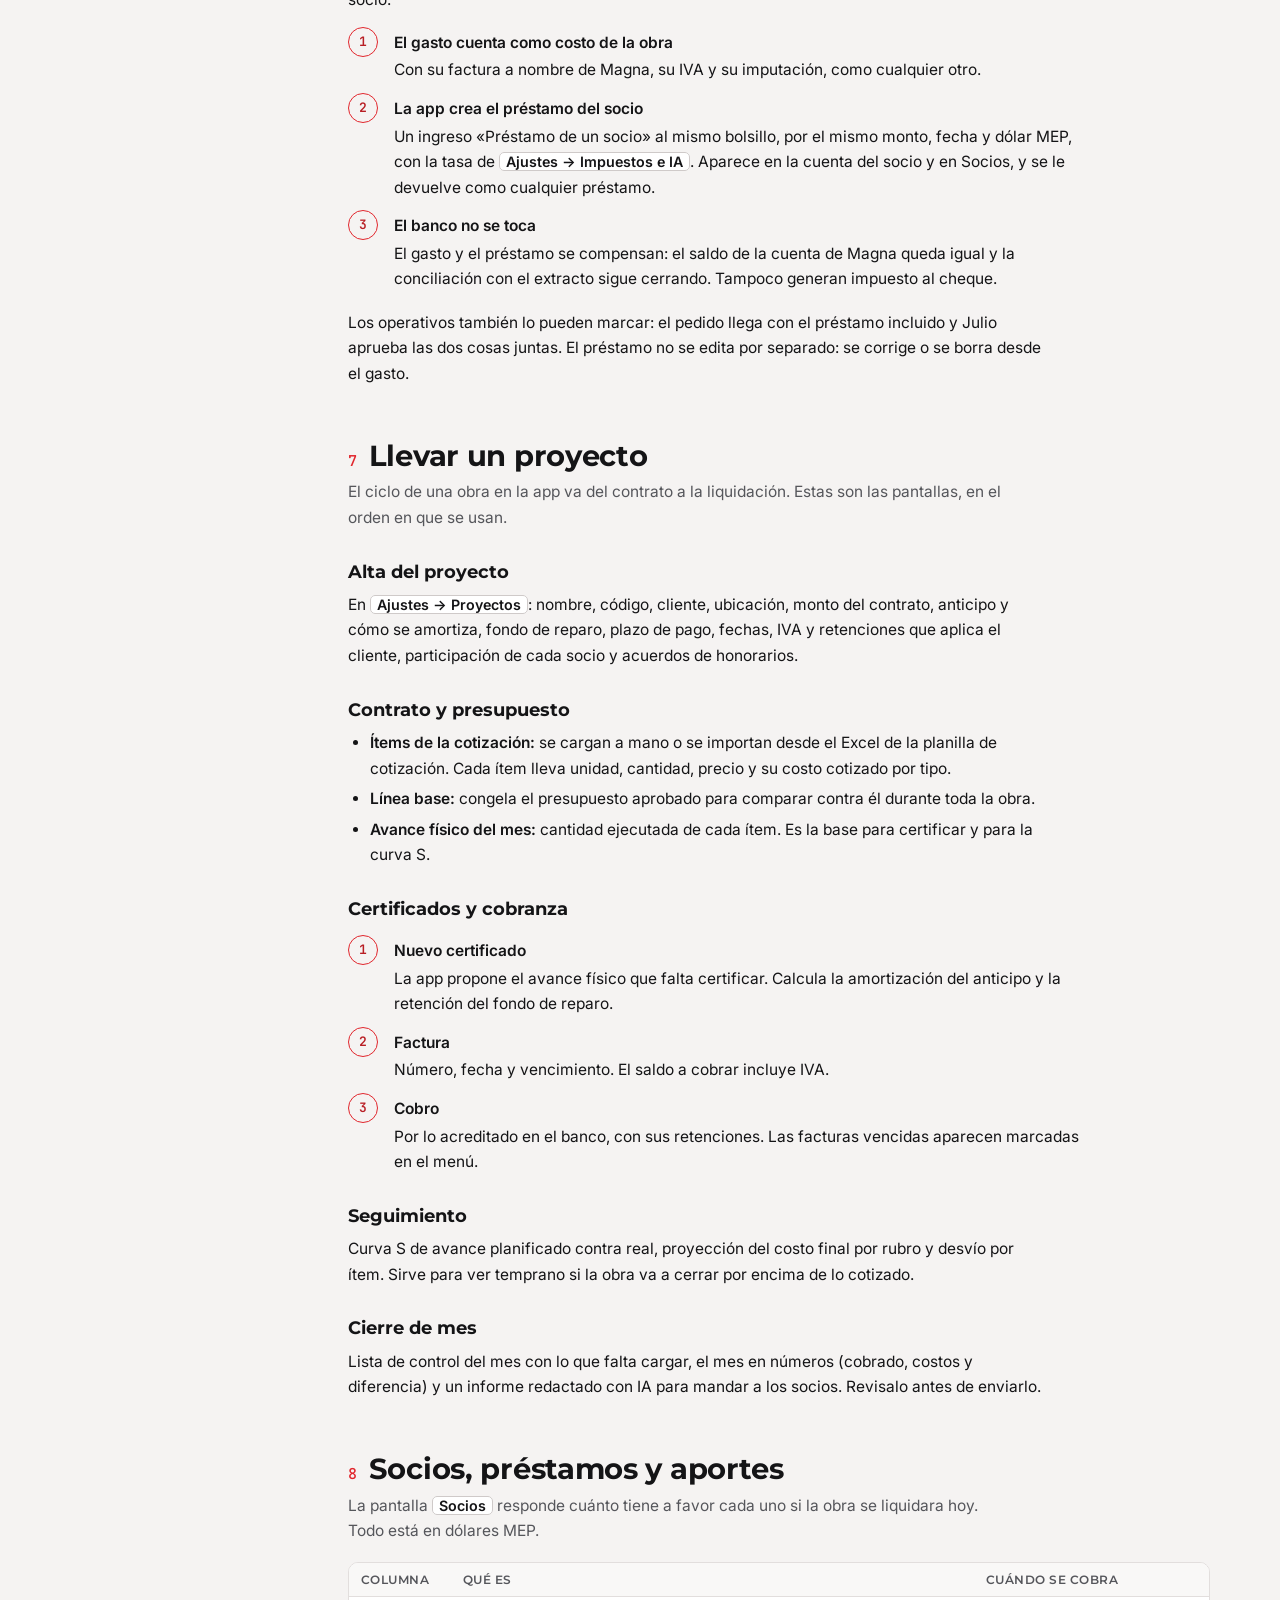
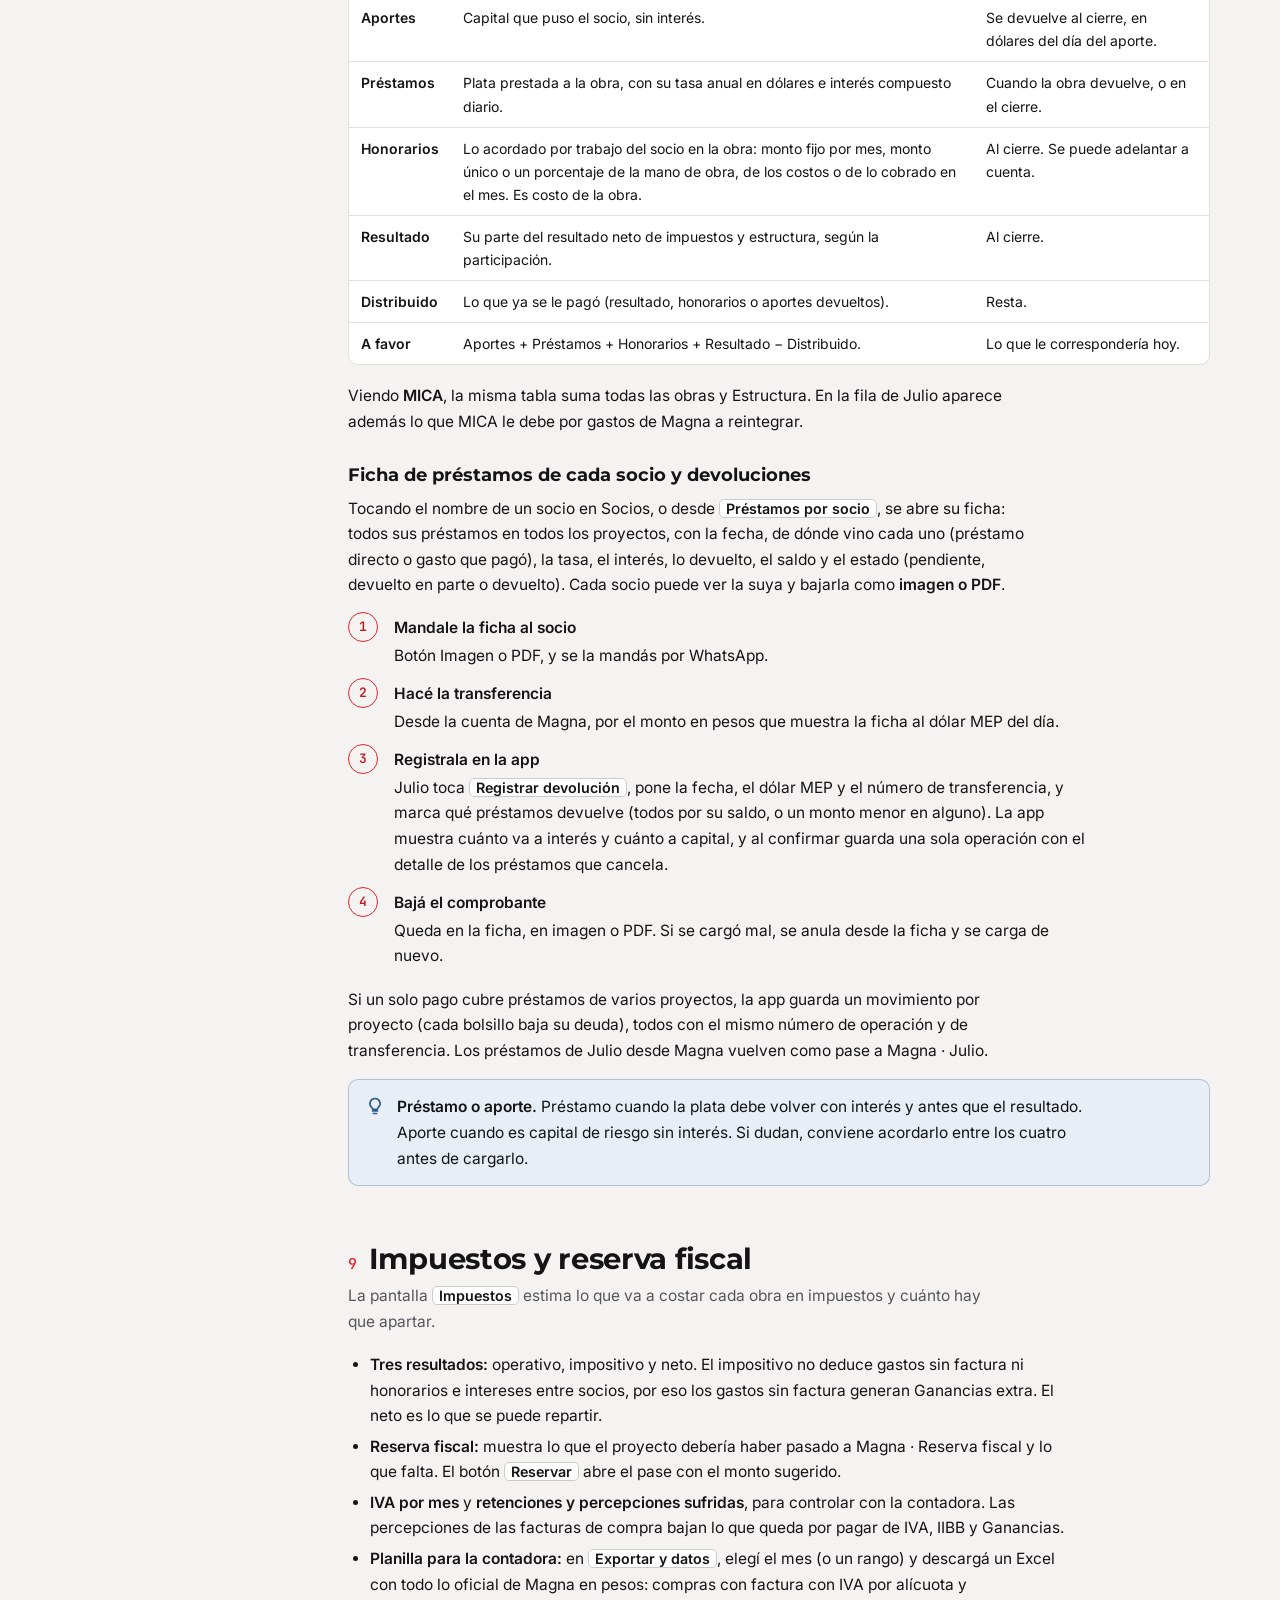
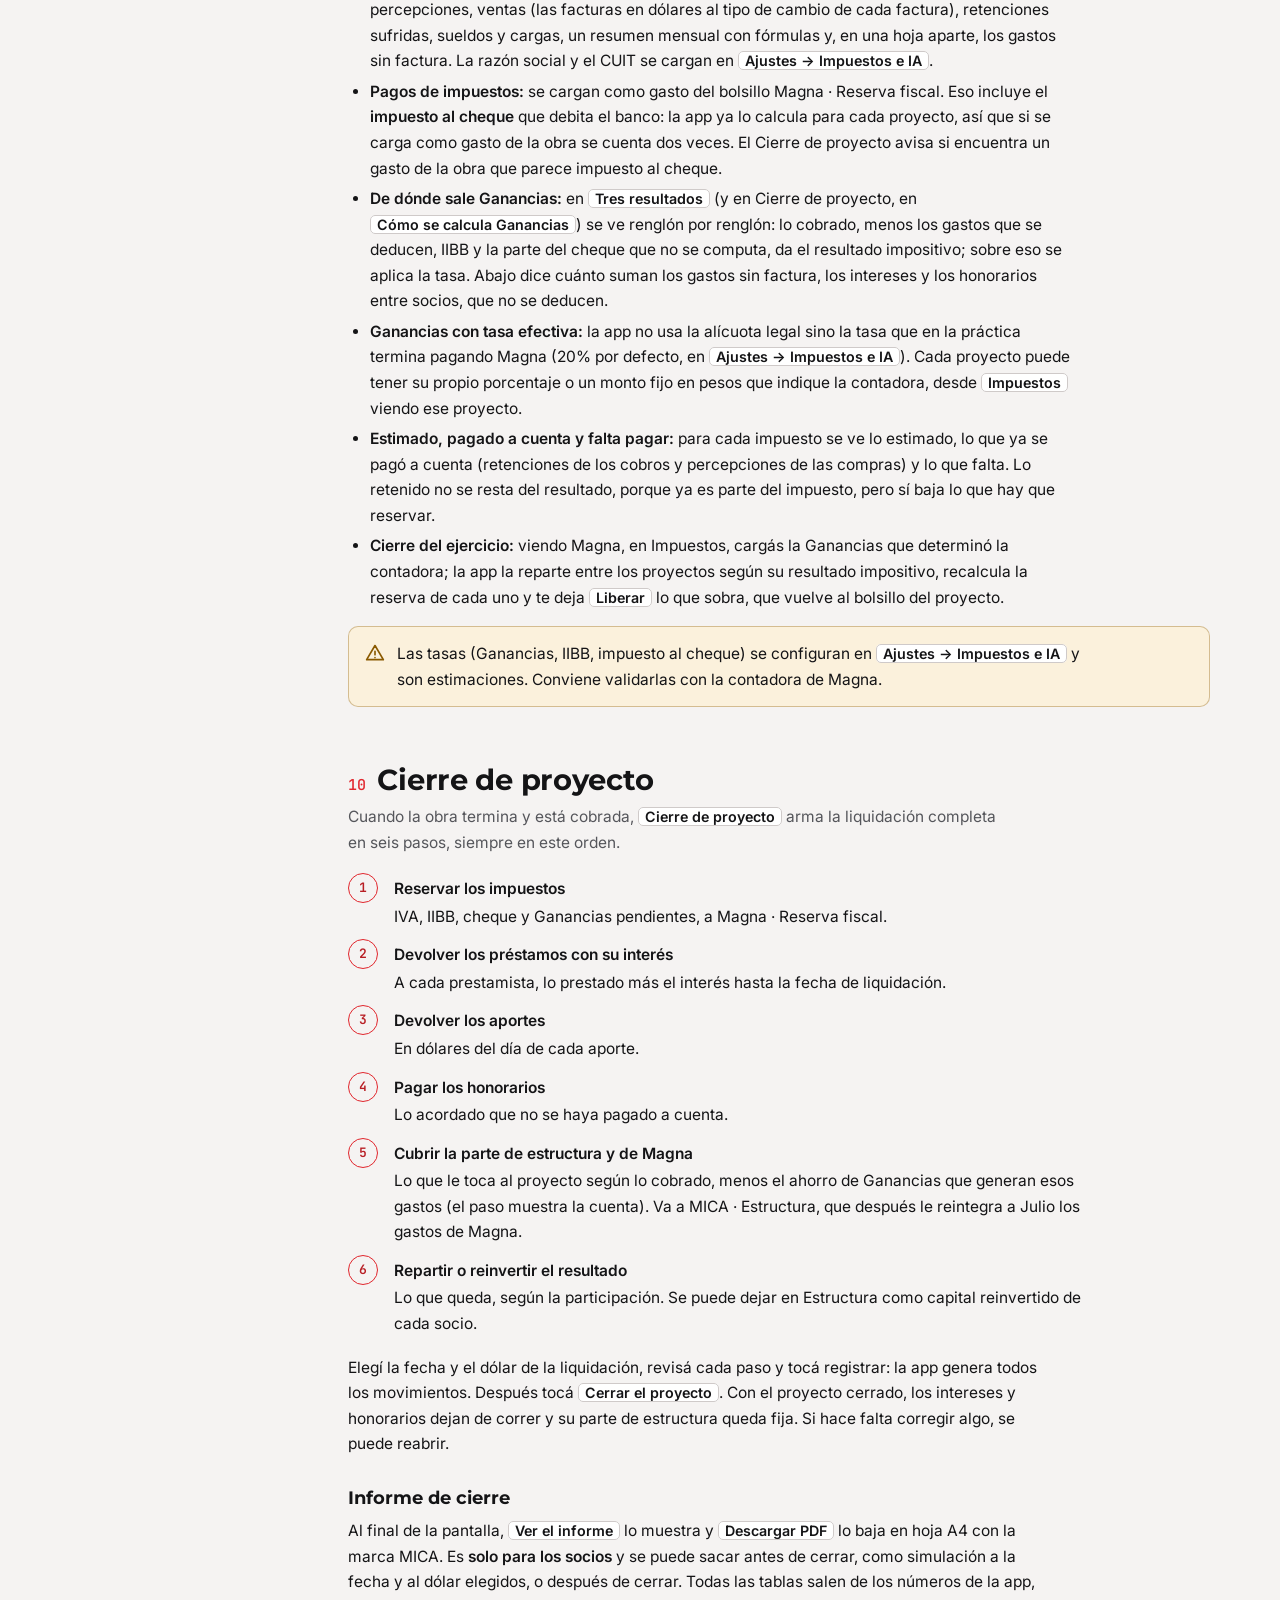
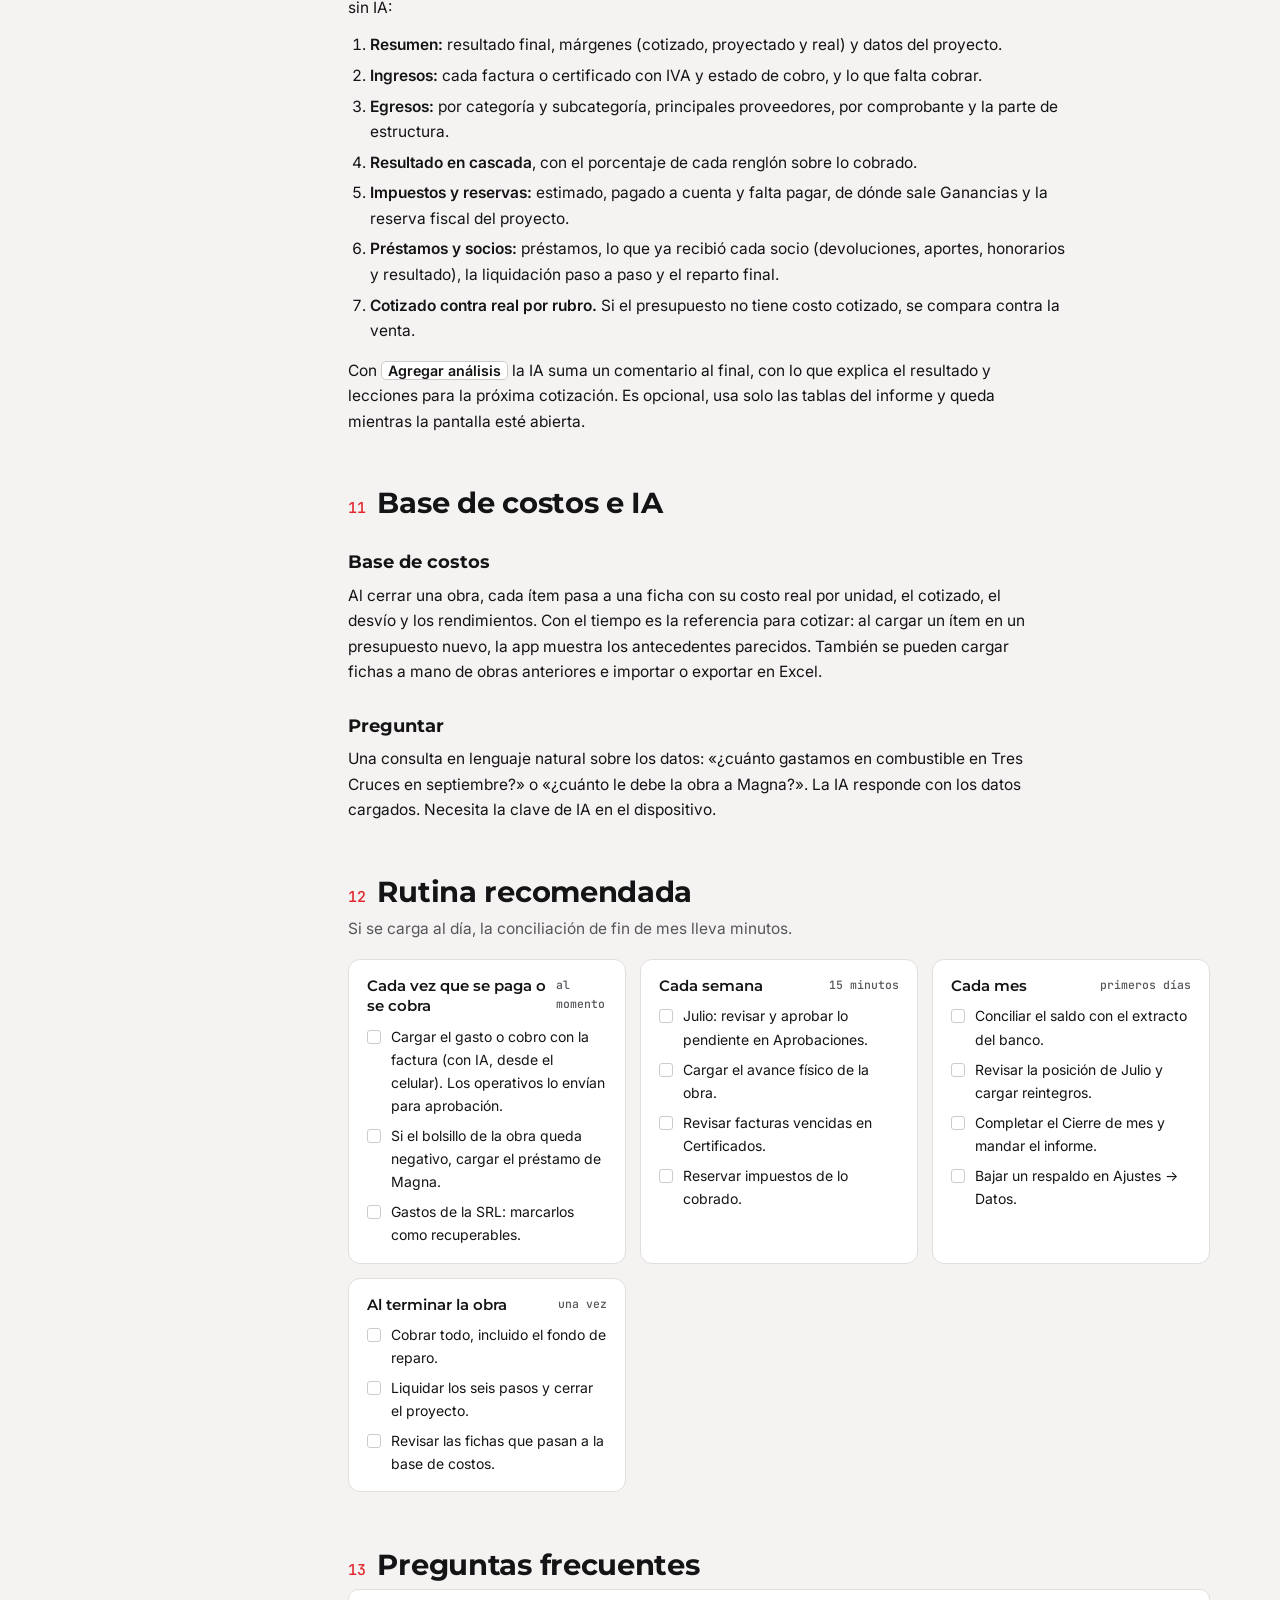
==== commit 71801c71: "aceptar nueva version" ====
--- a/ayuda.html
+++ b/ayuda.html
@@ -554,7 +554,8 @@
         <li><strong>Reserva fiscal:</strong> muestra lo que el proyecto debería haber pasado a Magna · Reserva fiscal y lo que falta. El botón <span class="ui">Reservar</span> abre el pase con el monto sugerido.</li>
         <li><strong>IVA por mes</strong> y <strong>retenciones y percepciones sufridas</strong>, para controlar con la contadora. Las percepciones de las facturas de compra bajan lo que queda por pagar de IVA, IIBB y Ganancias.</li>
         <li><strong>Planilla para la contadora:</strong> en <span class="ui">Exportar y datos</span>, elegí el mes (o un rango) y descargá un Excel con todo lo oficial de Magna en pesos: compras con factura con IVA por alícuota y percepciones, ventas (las facturas en dólares al tipo de cambio de cada factura), retenciones sufridas, sueldos y cargas, un resumen mensual con fórmulas y, en una hoja aparte, los gastos sin factura. La razón social y el CUIT se cargan en <span class="ui">Ajustes → Impuestos e IA</span>.</li>
-        <li><strong>Pagos de impuestos:</strong> se cargan como gasto del bolsillo Magna · Reserva fiscal.</li>
+        <li><strong>Pagos de impuestos:</strong> se cargan como gasto del bolsillo Magna · Reserva fiscal. Eso incluye el <strong>impuesto al cheque</strong> que debita el banco: la app ya lo calcula para cada proyecto, así que si se carga como gasto de la obra se cuenta dos veces. El Cierre de proyecto avisa si encuentra un gasto de la obra que parece impuesto al cheque.</li>
+        <li><strong>De dónde sale Ganancias:</strong> en <span class="ui">Tres resultados</span> (y en Cierre de proyecto, en <span class="ui">Cómo se calcula Ganancias</span>) se ve renglón por renglón: lo cobrado, menos los gastos que se deducen, IIBB y la parte del cheque que no se computa, da el resultado impositivo; sobre eso se aplica la tasa. Abajo dice cuánto suman los gastos sin factura, los intereses y los honorarios entre socios, que no se deducen.</li>
         <li><strong>Ganancias con tasa efectiva:</strong> la app no usa la alícuota legal sino la tasa que en la práctica termina pagando Magna (20% por defecto, en <span class="ui">Ajustes → Impuestos e IA</span>). Cada proyecto puede tener su propio porcentaje o un monto fijo en pesos que indique la contadora, desde <span class="ui">Impuestos</span> viendo ese proyecto.</li>
         <li><strong>Estimado, pagado a cuenta y falta pagar:</strong> para cada impuesto se ve lo estimado, lo que ya se pagó a cuenta (retenciones de los cobros y percepciones de las compras) y lo que falta. Lo retenido no se resta del resultado, porque ya es parte del impuesto, pero sí baja lo que hay que reservar.</li>
         <li><strong>Cierre del ejercicio:</strong> viendo Magna, en Impuestos, cargás la Ganancias que determinó la contadora; la app la reparte entre los proyectos según su resultado impositivo, recalcula la reserva de cada uno y te deja <span class="ui">Liberar</span> lo que sobra, que vuelve al bolsillo del proyecto.</li>
@@ -571,10 +572,22 @@
         <li><div><strong>Devolver los préstamos con su interés</strong><p>A cada prestamista, lo prestado más el interés hasta la fecha de liquidación.</p></div></li>
         <li><div><strong>Devolver los aportes</strong><p>En dólares del día de cada aporte.</p></div></li>
         <li><div><strong>Pagar los honorarios</strong><p>Lo acordado que no se haya pagado a cuenta.</p></div></li>
-        <li><div><strong>Cubrir la parte de estructura y de Magna</strong><p>Lo que le toca al proyecto según lo cobrado. Va a MICA · Estructura, que después le reintegra a Julio los gastos de Magna.</p></div></li>
+        <li><div><strong>Cubrir la parte de estructura y de Magna</strong><p>Lo que le toca al proyecto según lo cobrado, menos el ahorro de Ganancias que generan esos gastos (el paso muestra la cuenta). Va a MICA · Estructura, que después le reintegra a Julio los gastos de Magna.</p></div></li>
         <li><div><strong>Repartir o reinvertir el resultado</strong><p>Lo que queda, según la participación. Se puede dejar en Estructura como capital reinvertido de cada socio.</p></div></li>
       </ol>
       <p>Elegí la fecha y el dólar de la liquidación, revisá cada paso y tocá registrar: la app genera todos los movimientos. Después tocá <span class="ui">Cerrar el proyecto</span>. Con el proyecto cerrado, los intereses y honorarios dejan de correr y su parte de estructura queda fija. Si hace falta corregir algo, se puede reabrir.</p>
+      <h3>Informe de cierre</h3>
+      <p>Al final de la pantalla, <span class="ui">Ver el informe</span> lo muestra y <span class="ui">Descargar PDF</span> lo baja en hoja A4 con la marca MICA. Es <strong>solo para los socios</strong> y se puede sacar antes de cerrar, como simulación a la fecha y al dólar elegidos, o después de cerrar. Todas las tablas salen de los números de la app, sin IA:</p>
+      <ol>
+        <li><strong>Resumen:</strong> resultado final, márgenes (cotizado, proyectado y real) y datos del proyecto.</li>
+        <li><strong>Ingresos:</strong> cada factura o certificado con IVA y estado de cobro, y lo que falta cobrar.</li>
+        <li><strong>Egresos:</strong> por categoría y subcategoría, principales proveedores, por comprobante y la parte de estructura.</li>
+        <li><strong>Resultado en cascada</strong>, con el porcentaje de cada renglón sobre lo cobrado.</li>
+        <li><strong>Impuestos y reservas:</strong> estimado, pagado a cuenta y falta pagar, de dónde sale Ganancias y la reserva fiscal del proyecto.</li>
+        <li><strong>Préstamos y socios:</strong> préstamos, lo que ya recibió cada socio (devoluciones, aportes, honorarios y resultado), la liquidación paso a paso y el reparto final.</li>
+        <li><strong>Cotizado contra real por rubro.</strong> Si el presupuesto no tiene costo cotizado, se compara contra la venta.</li>
+      </ol>
+      <p>Con <span class="ui">Agregar análisis</span> la IA suma un comentario al final, con lo que explica el resultado y lecciones para la próxima cotización. Es opcional, usa solo las tablas del informe y queda mientras la pantalla esté abierta.</p>
     </section>
 
     <!-- 10 -->
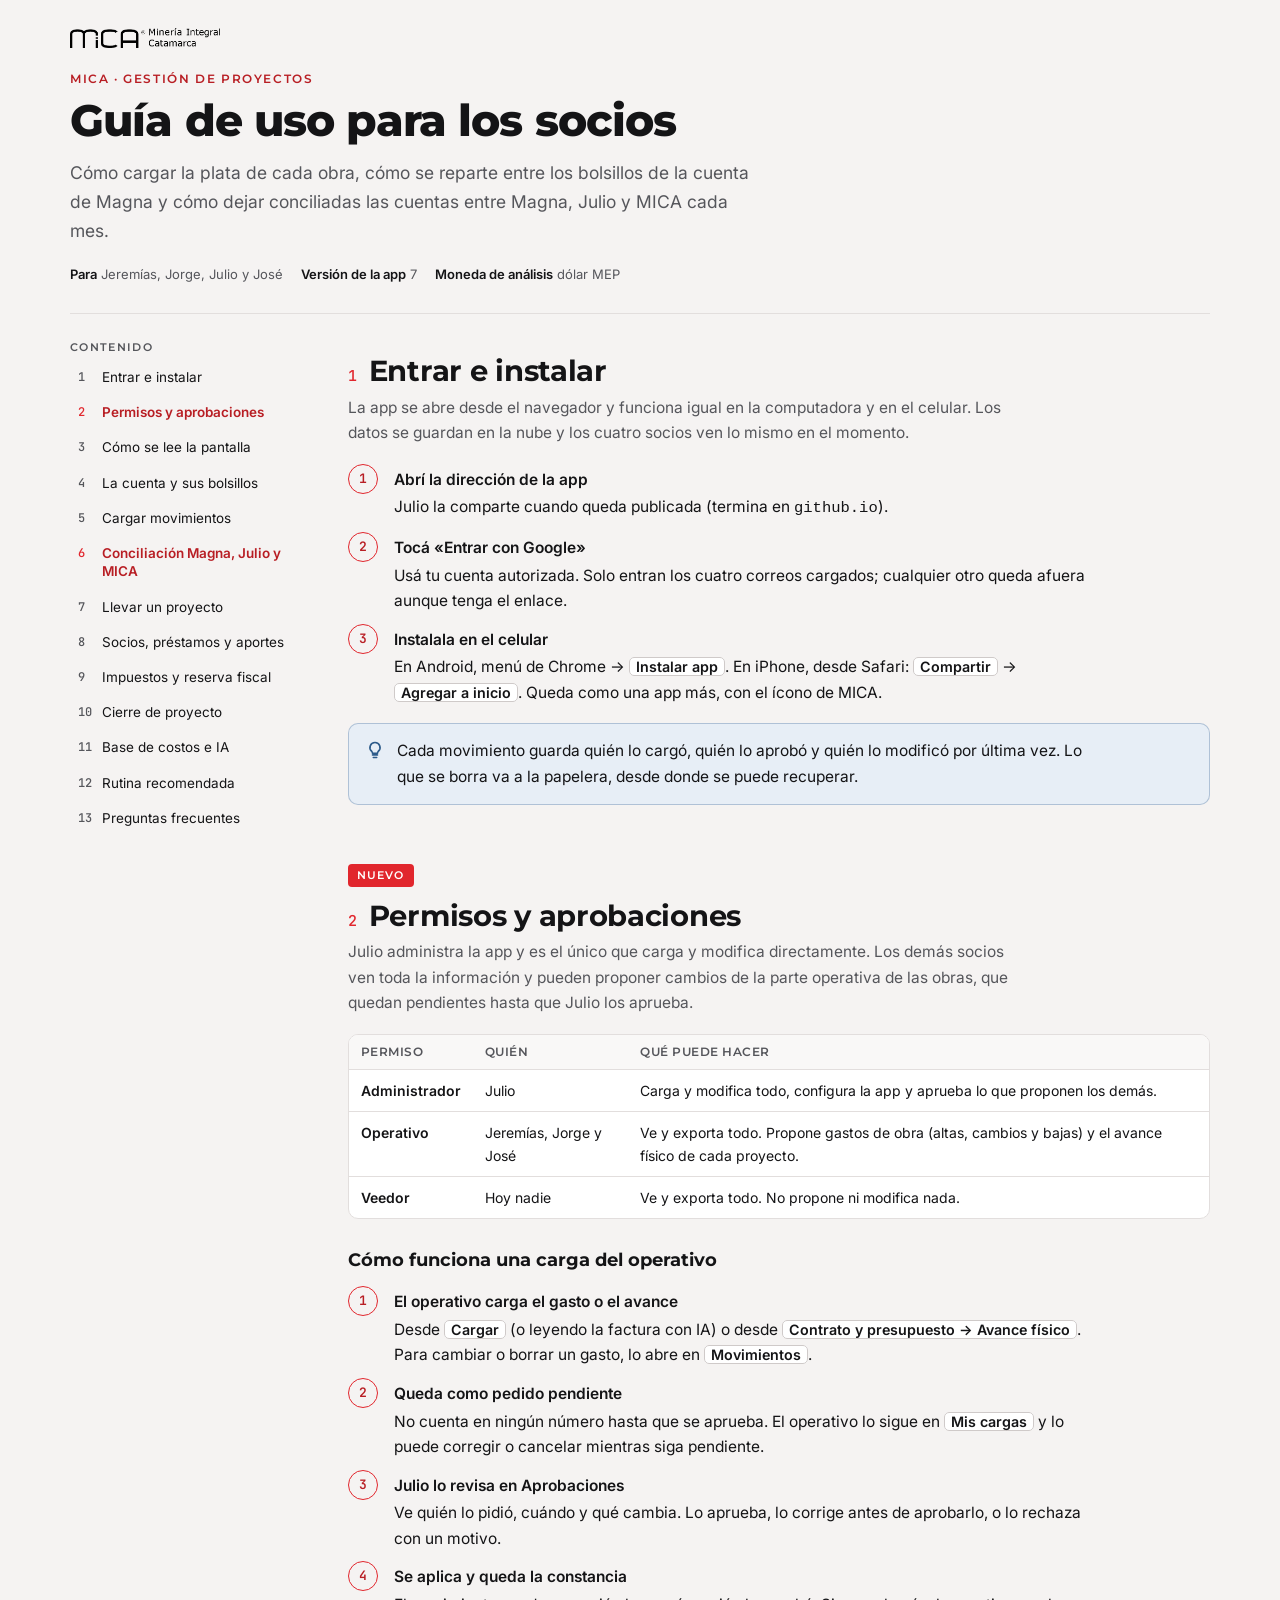
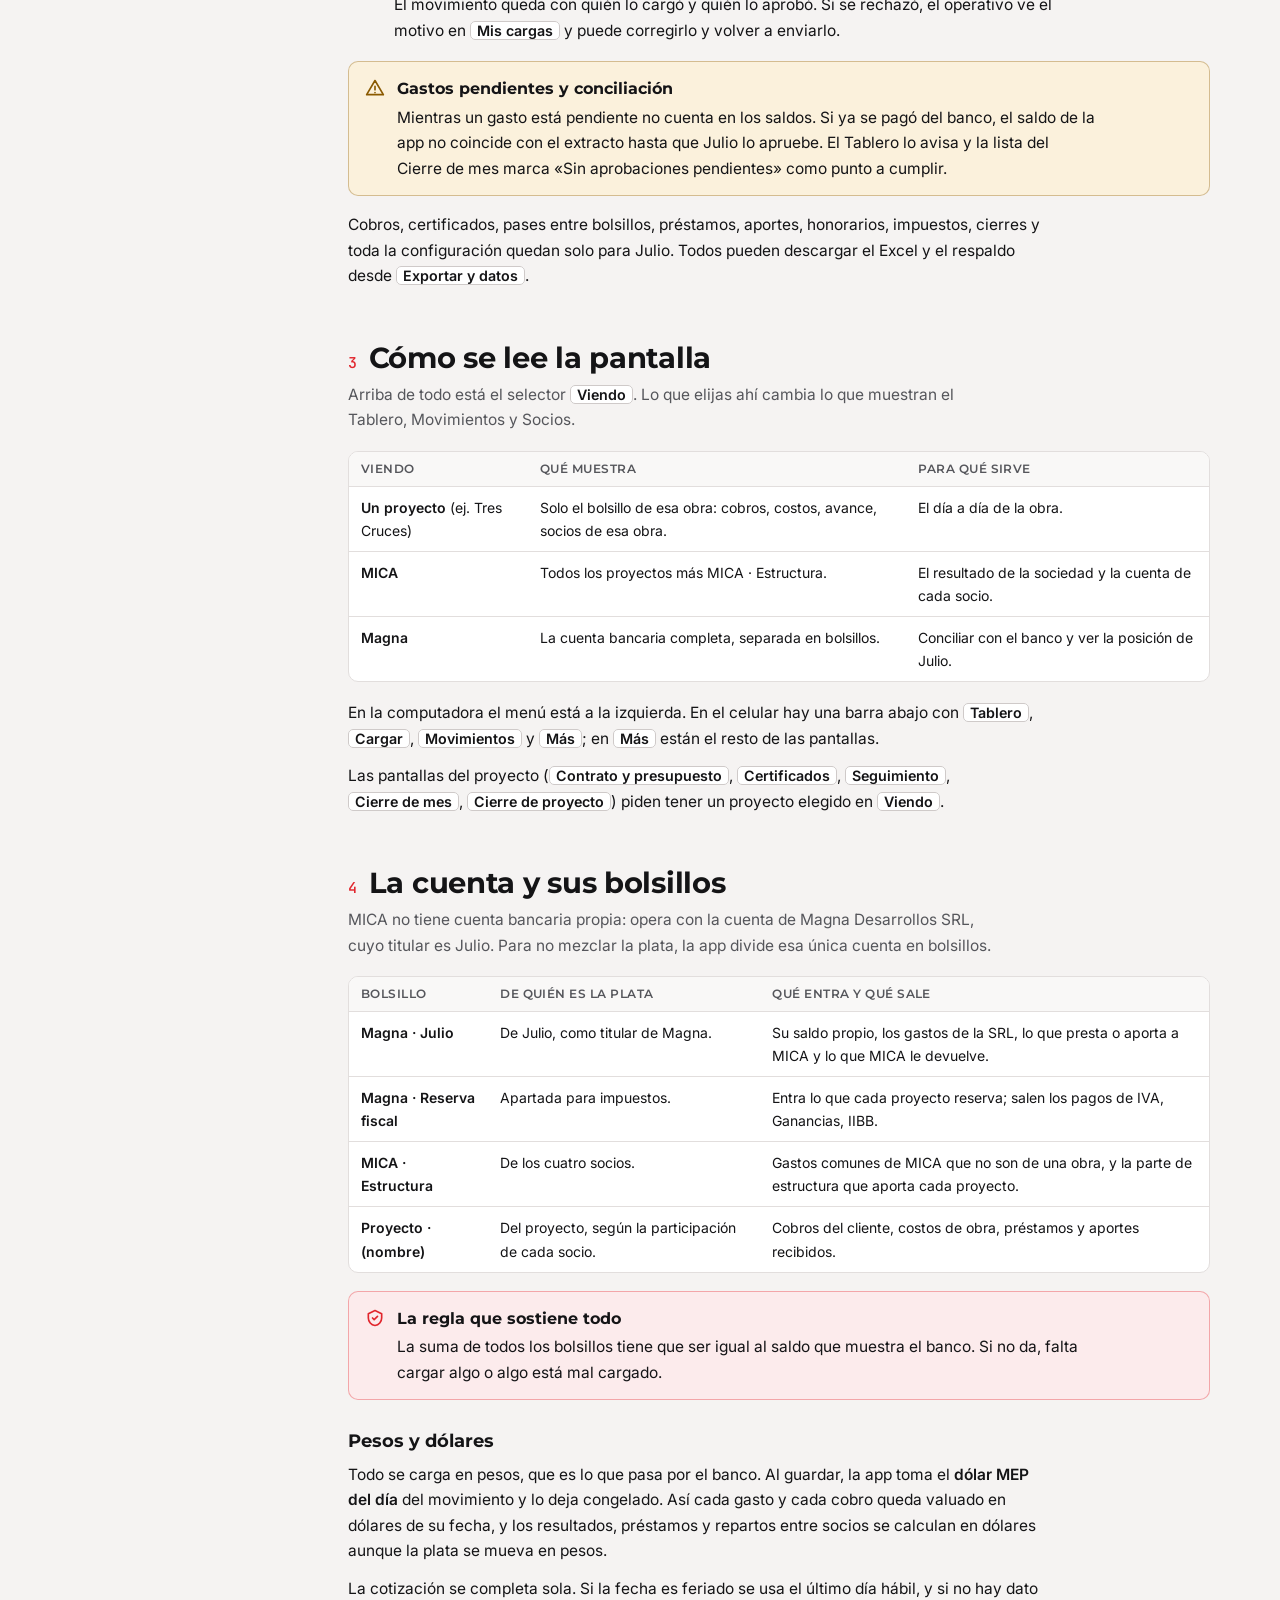
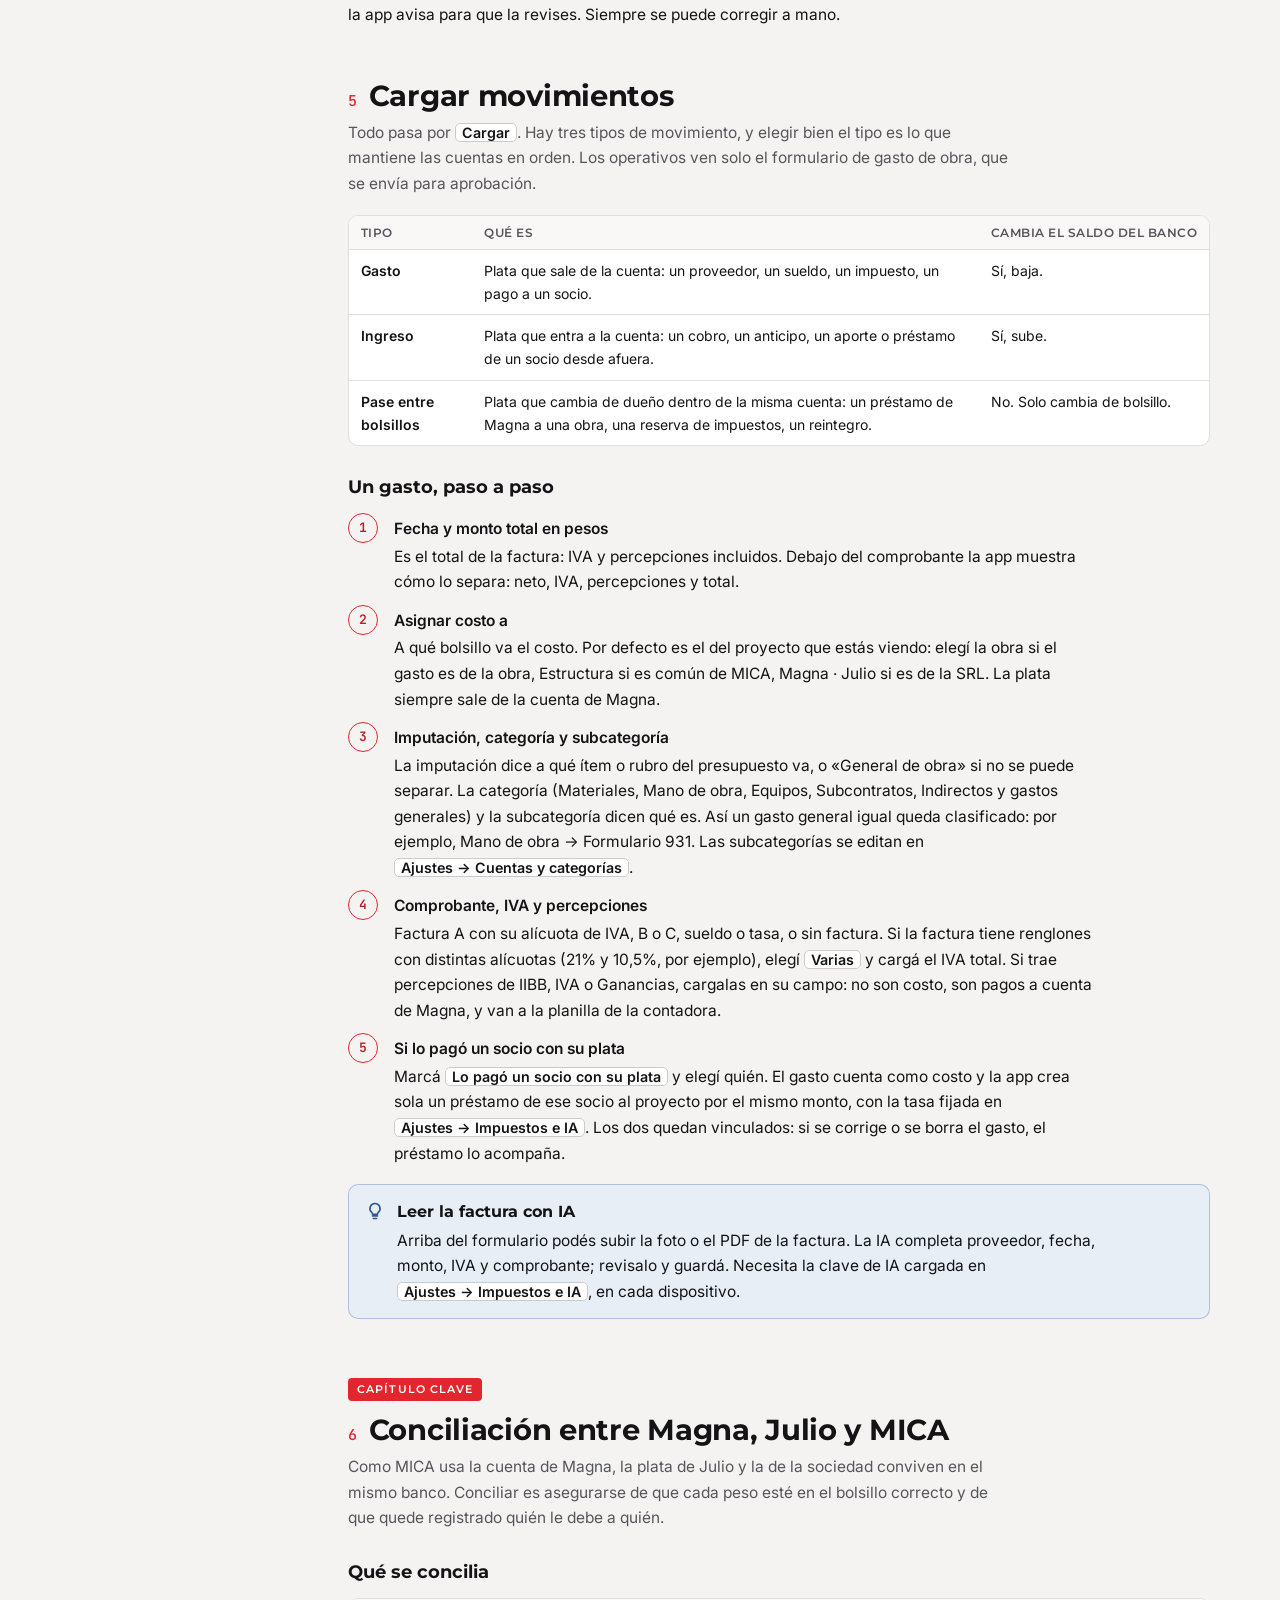
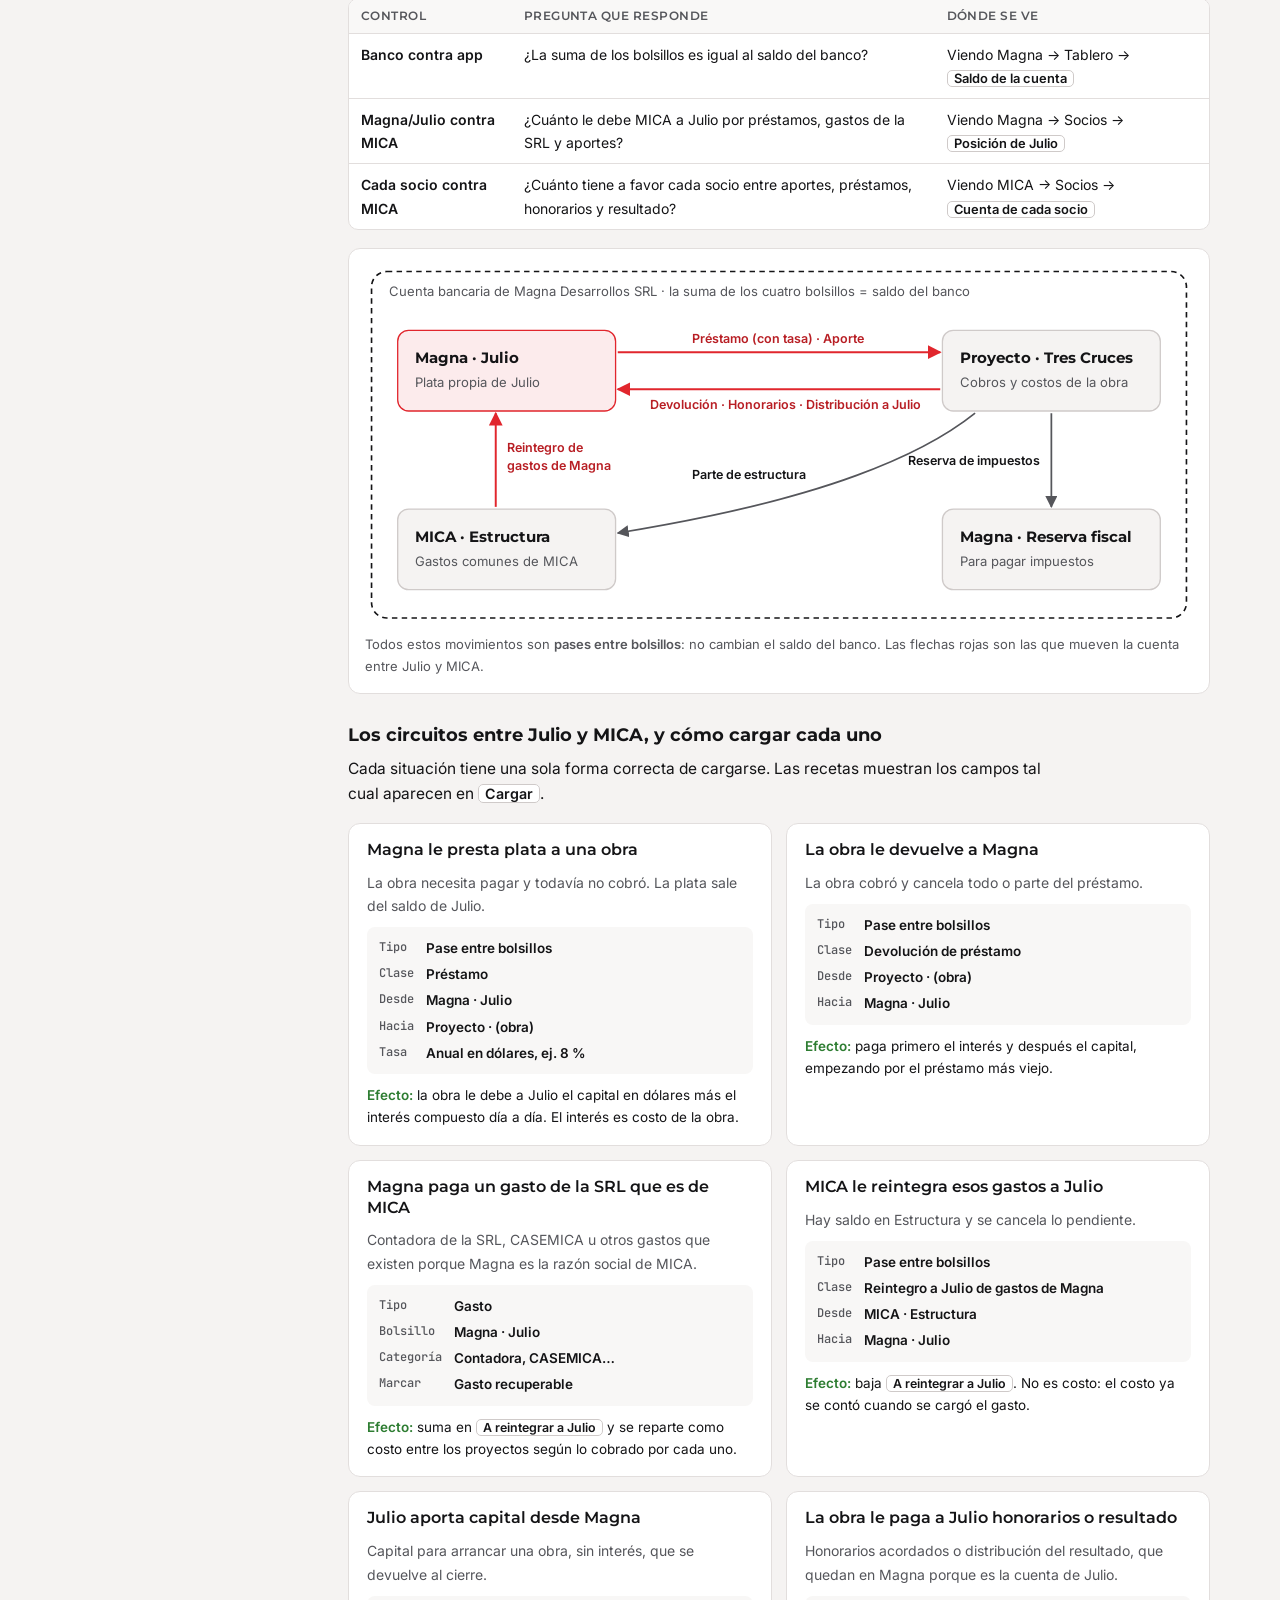
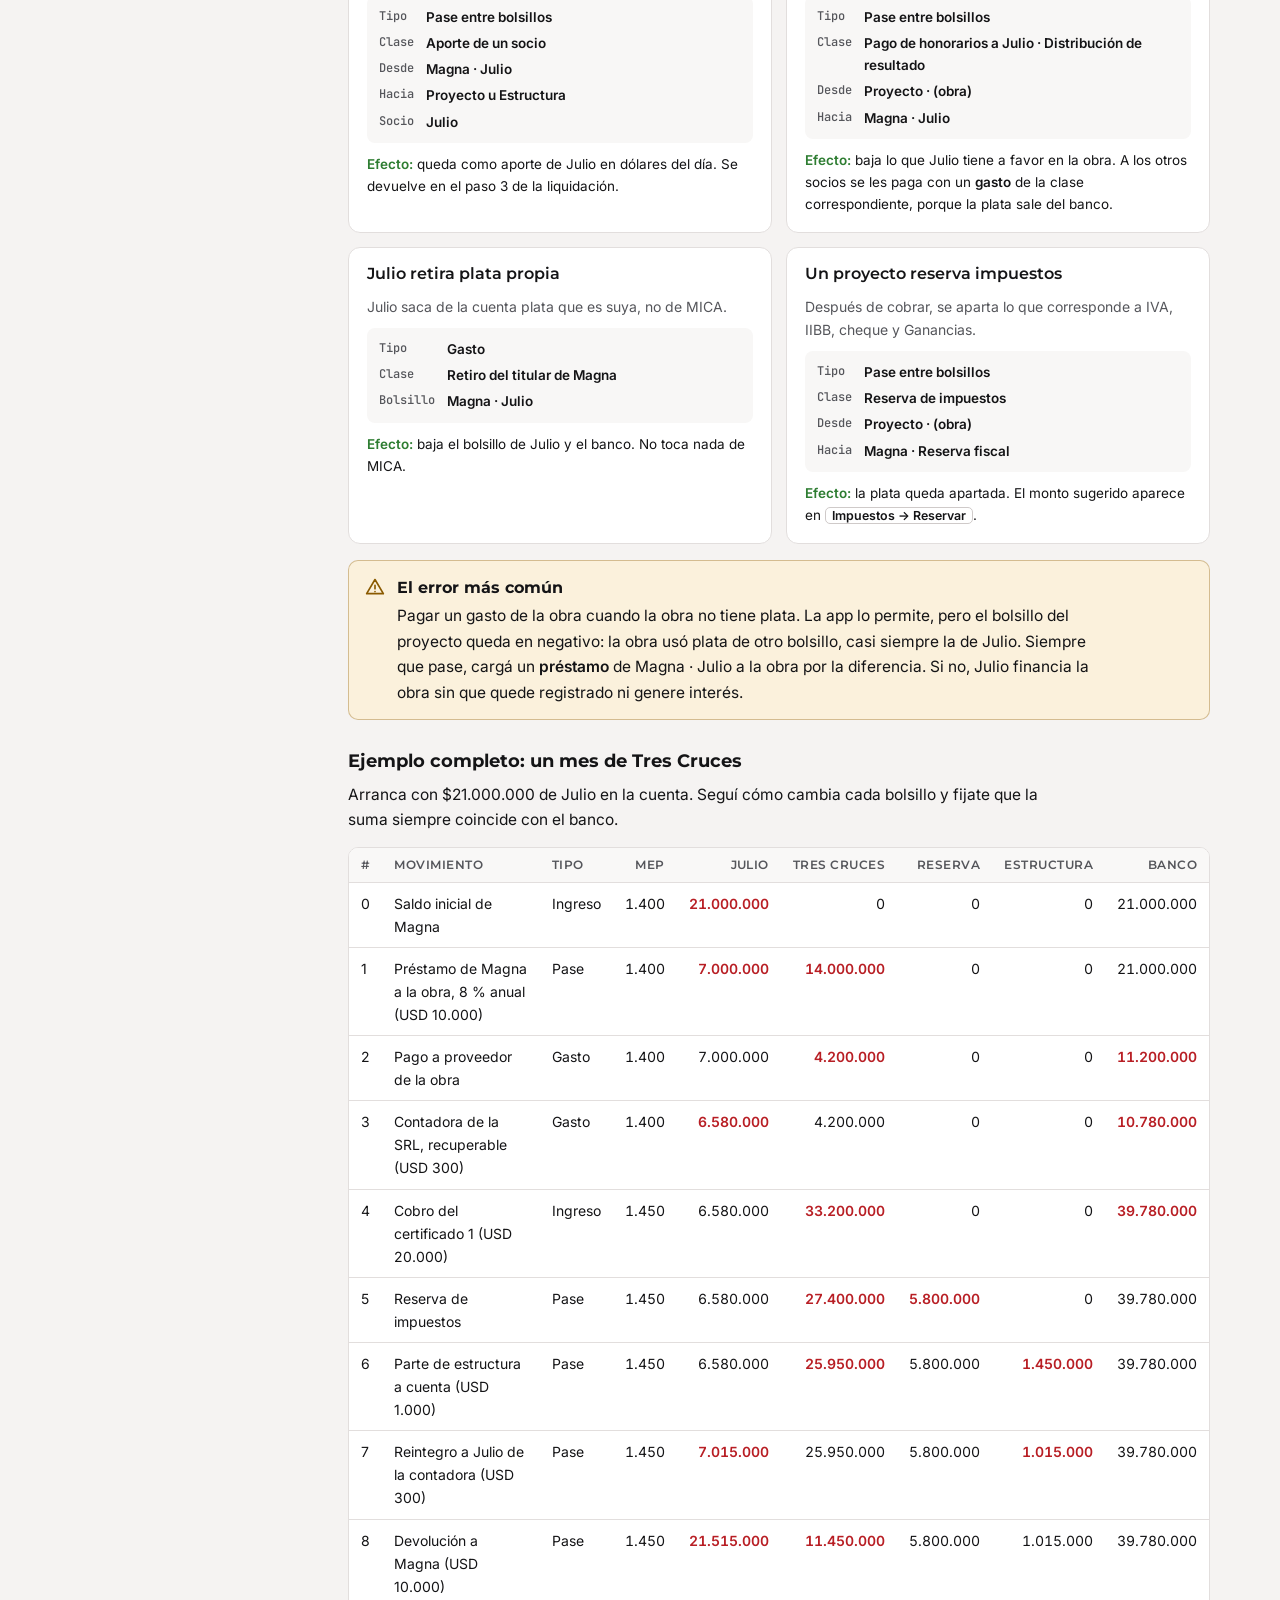
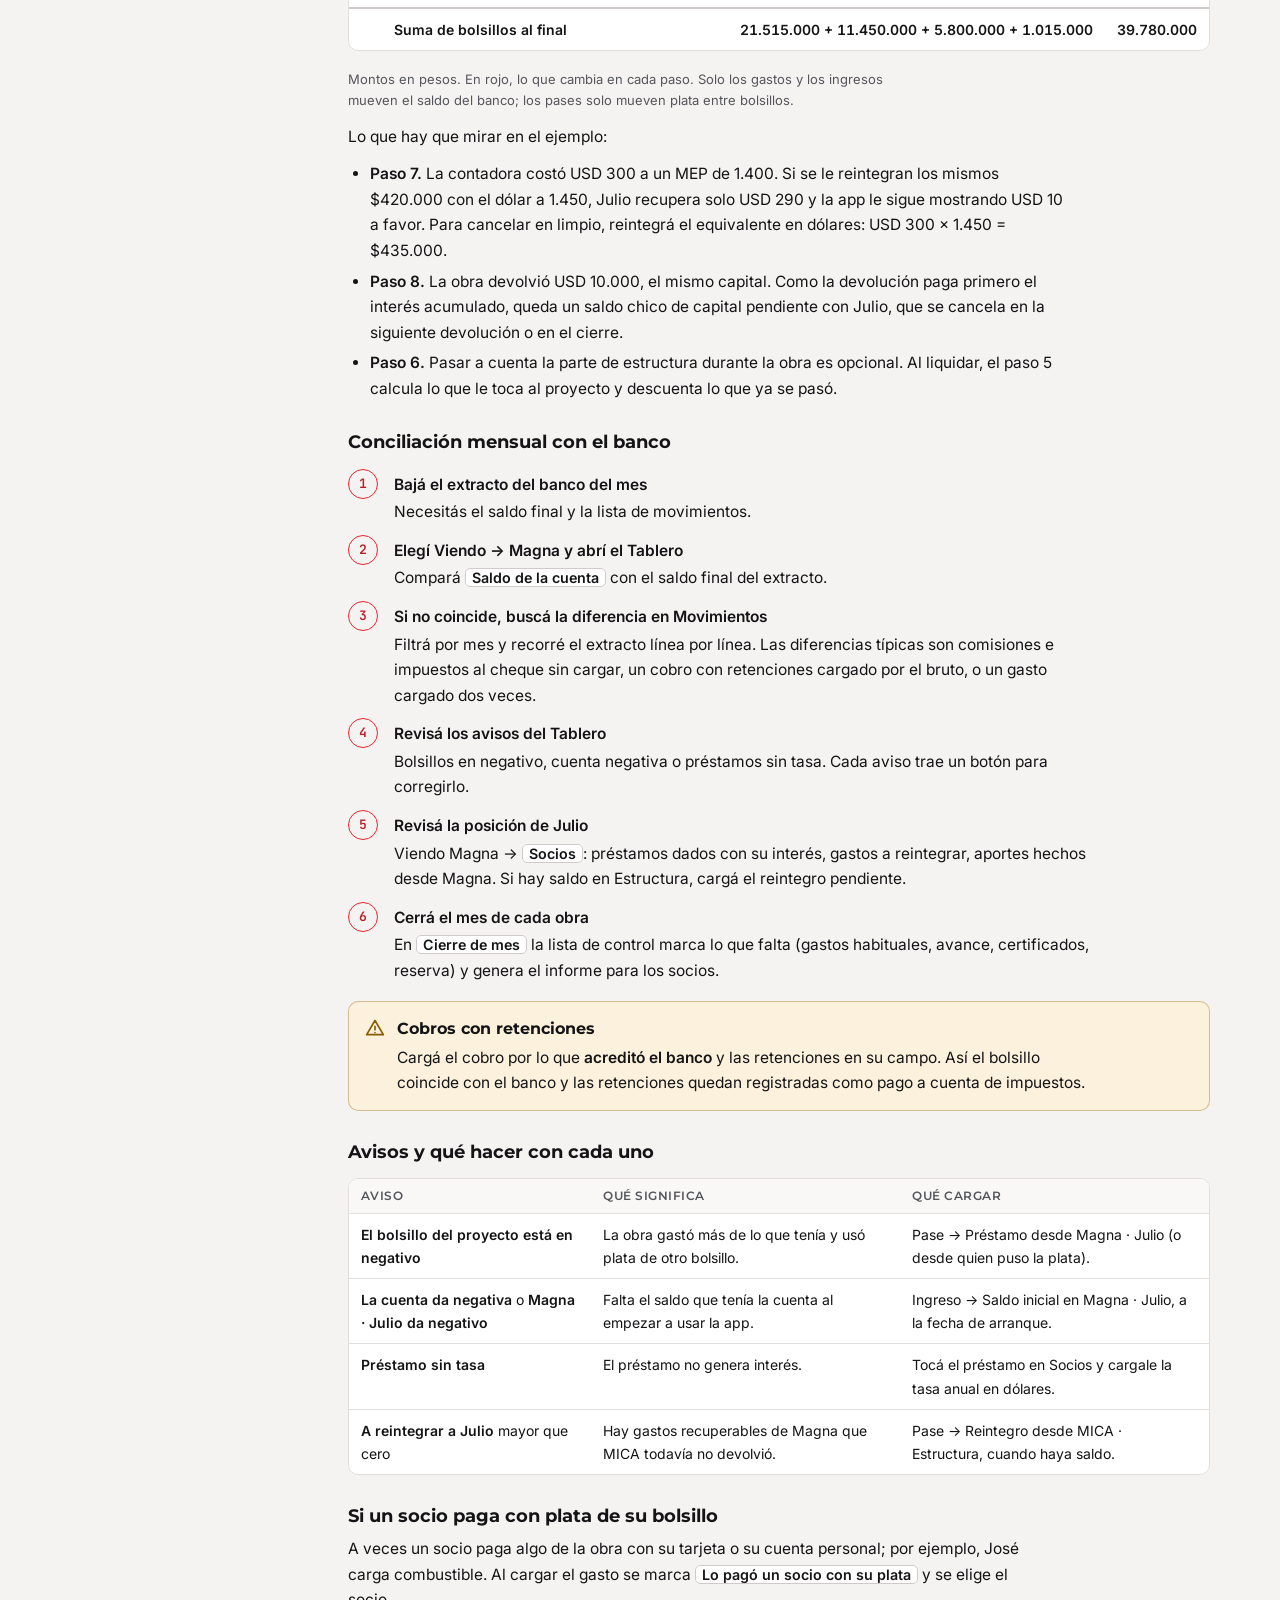
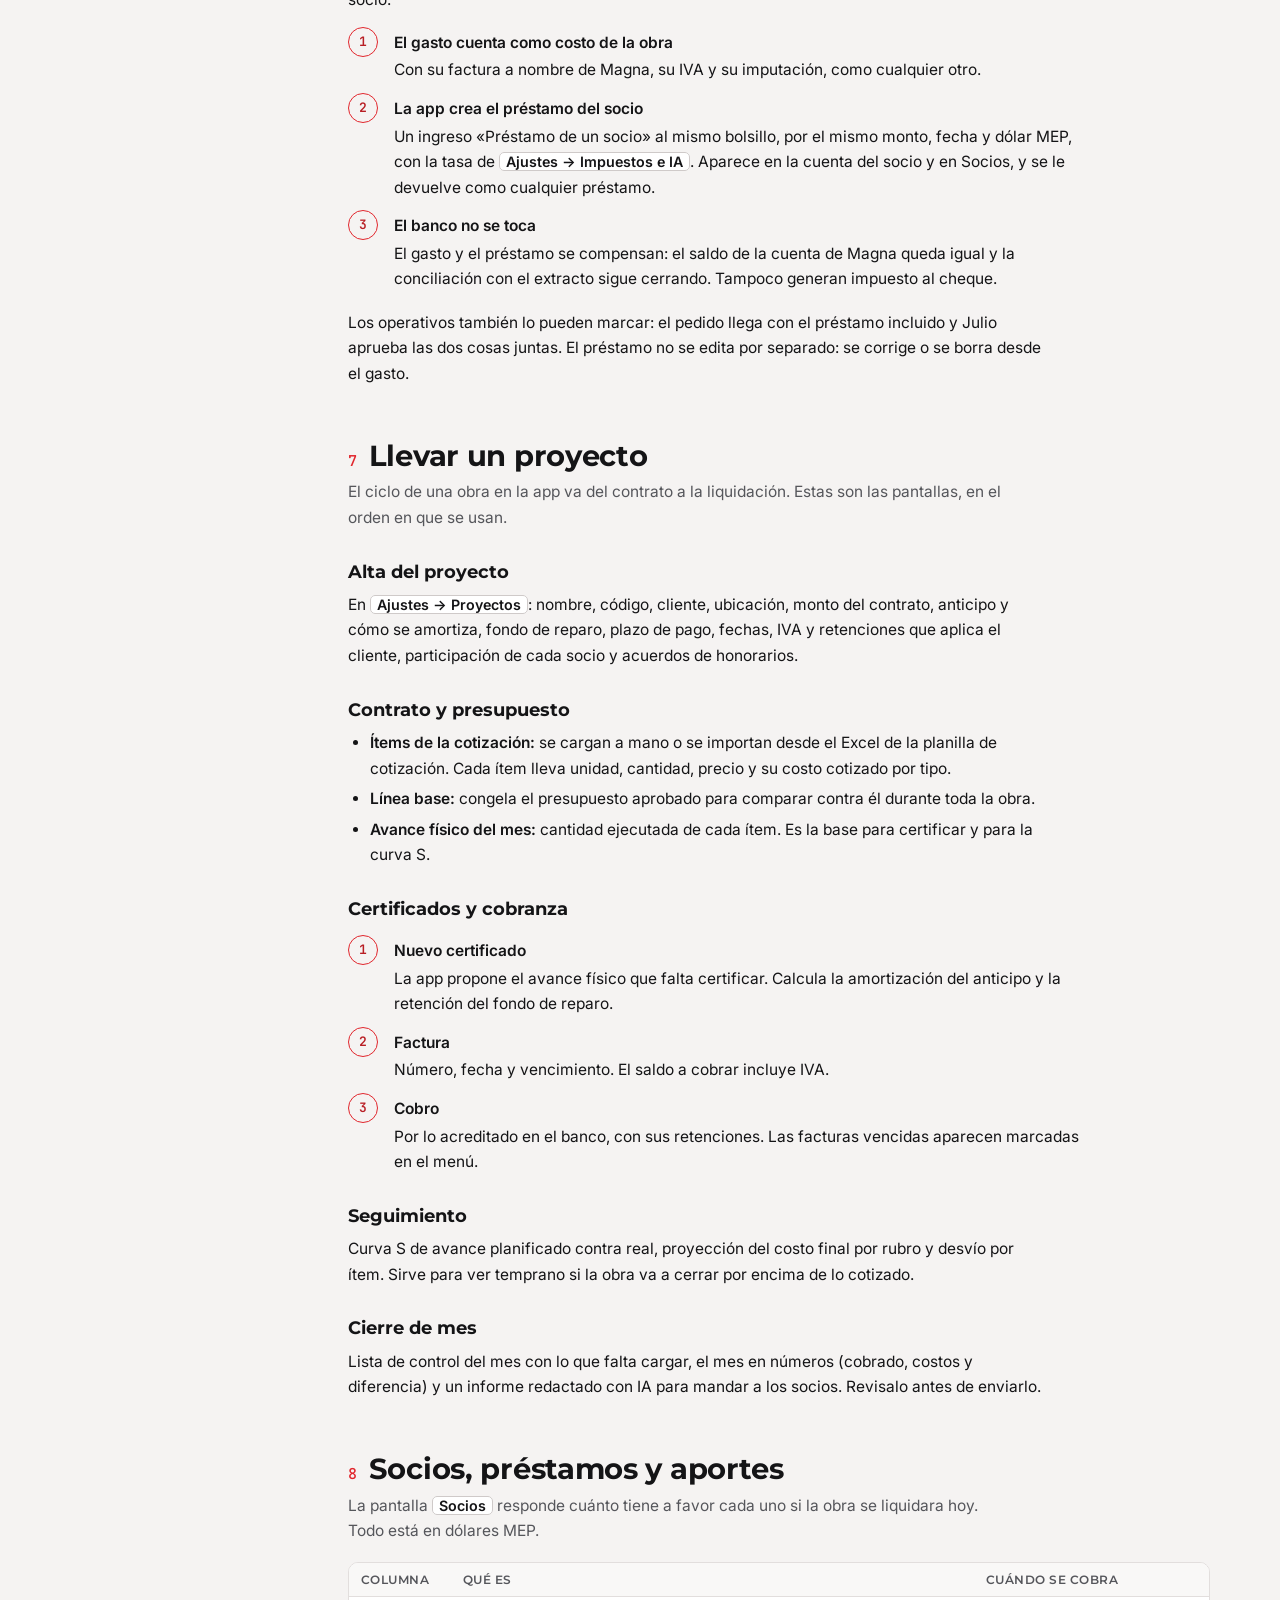
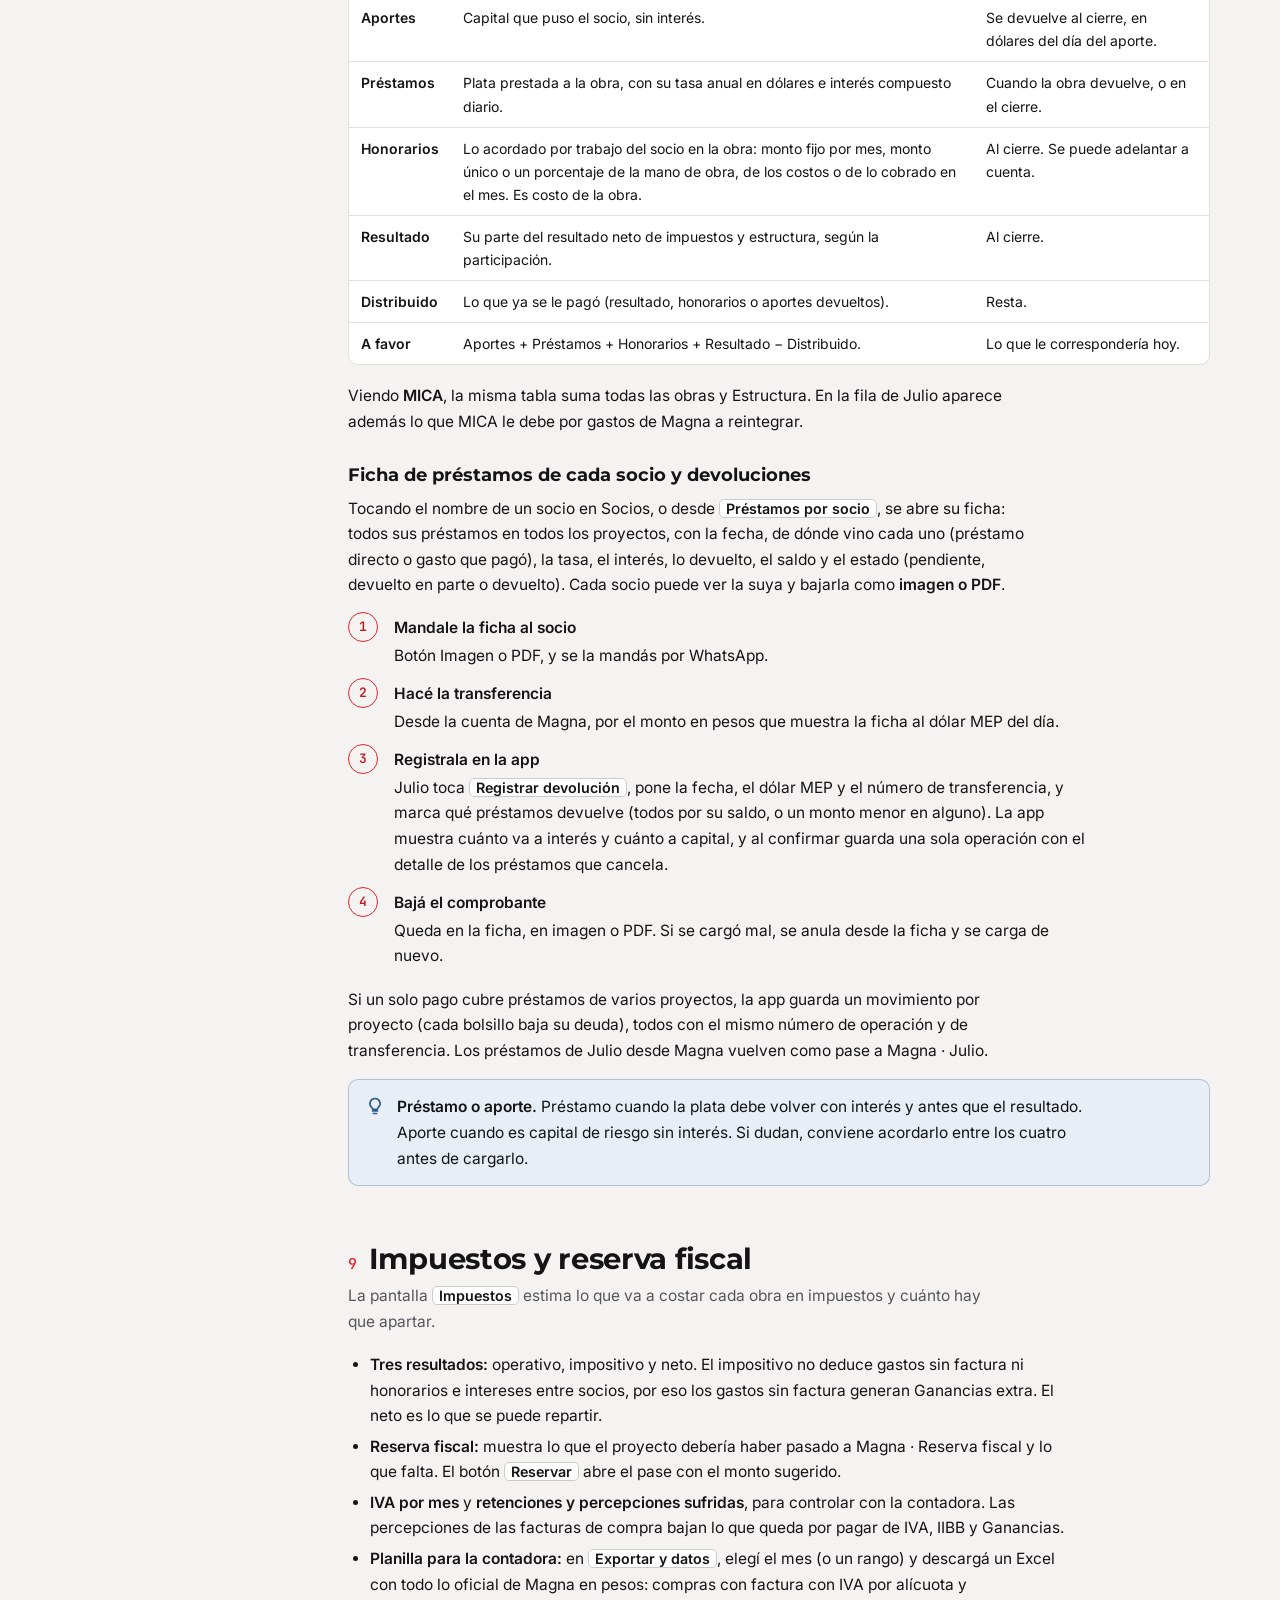
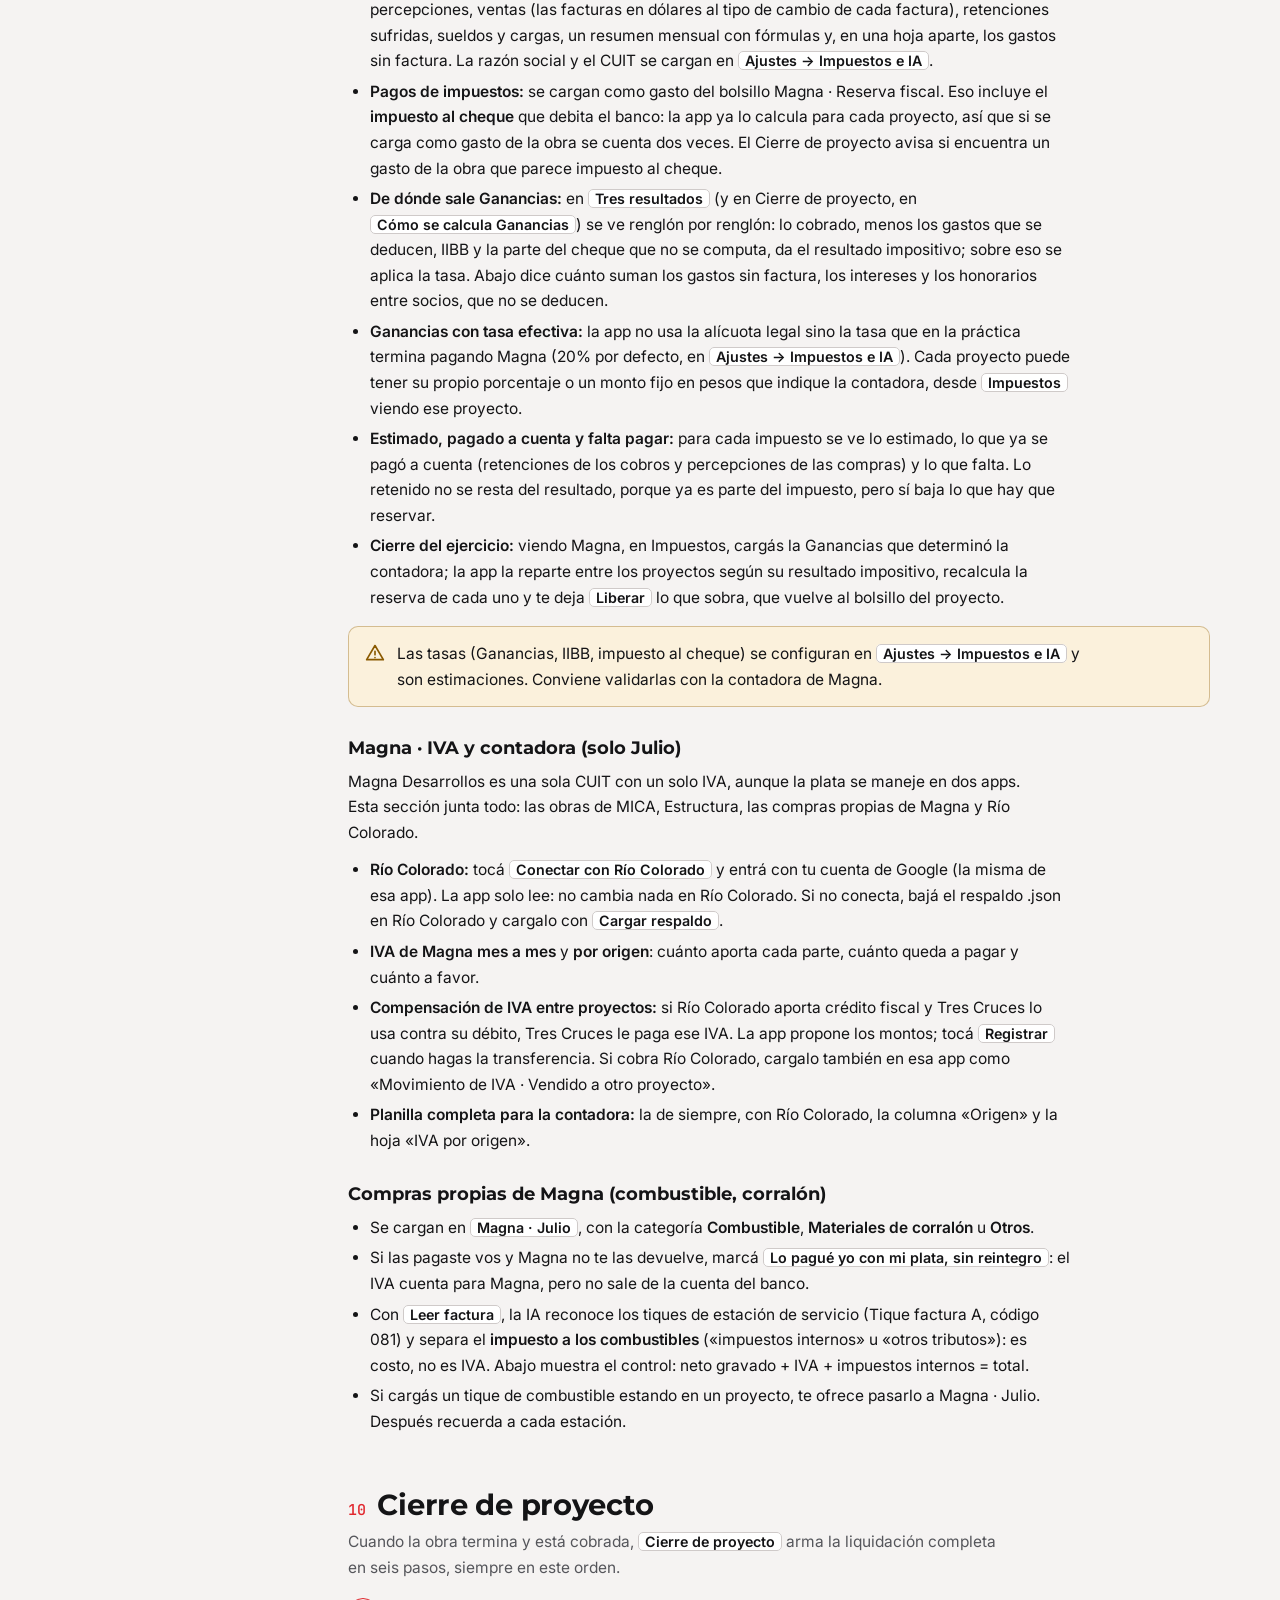
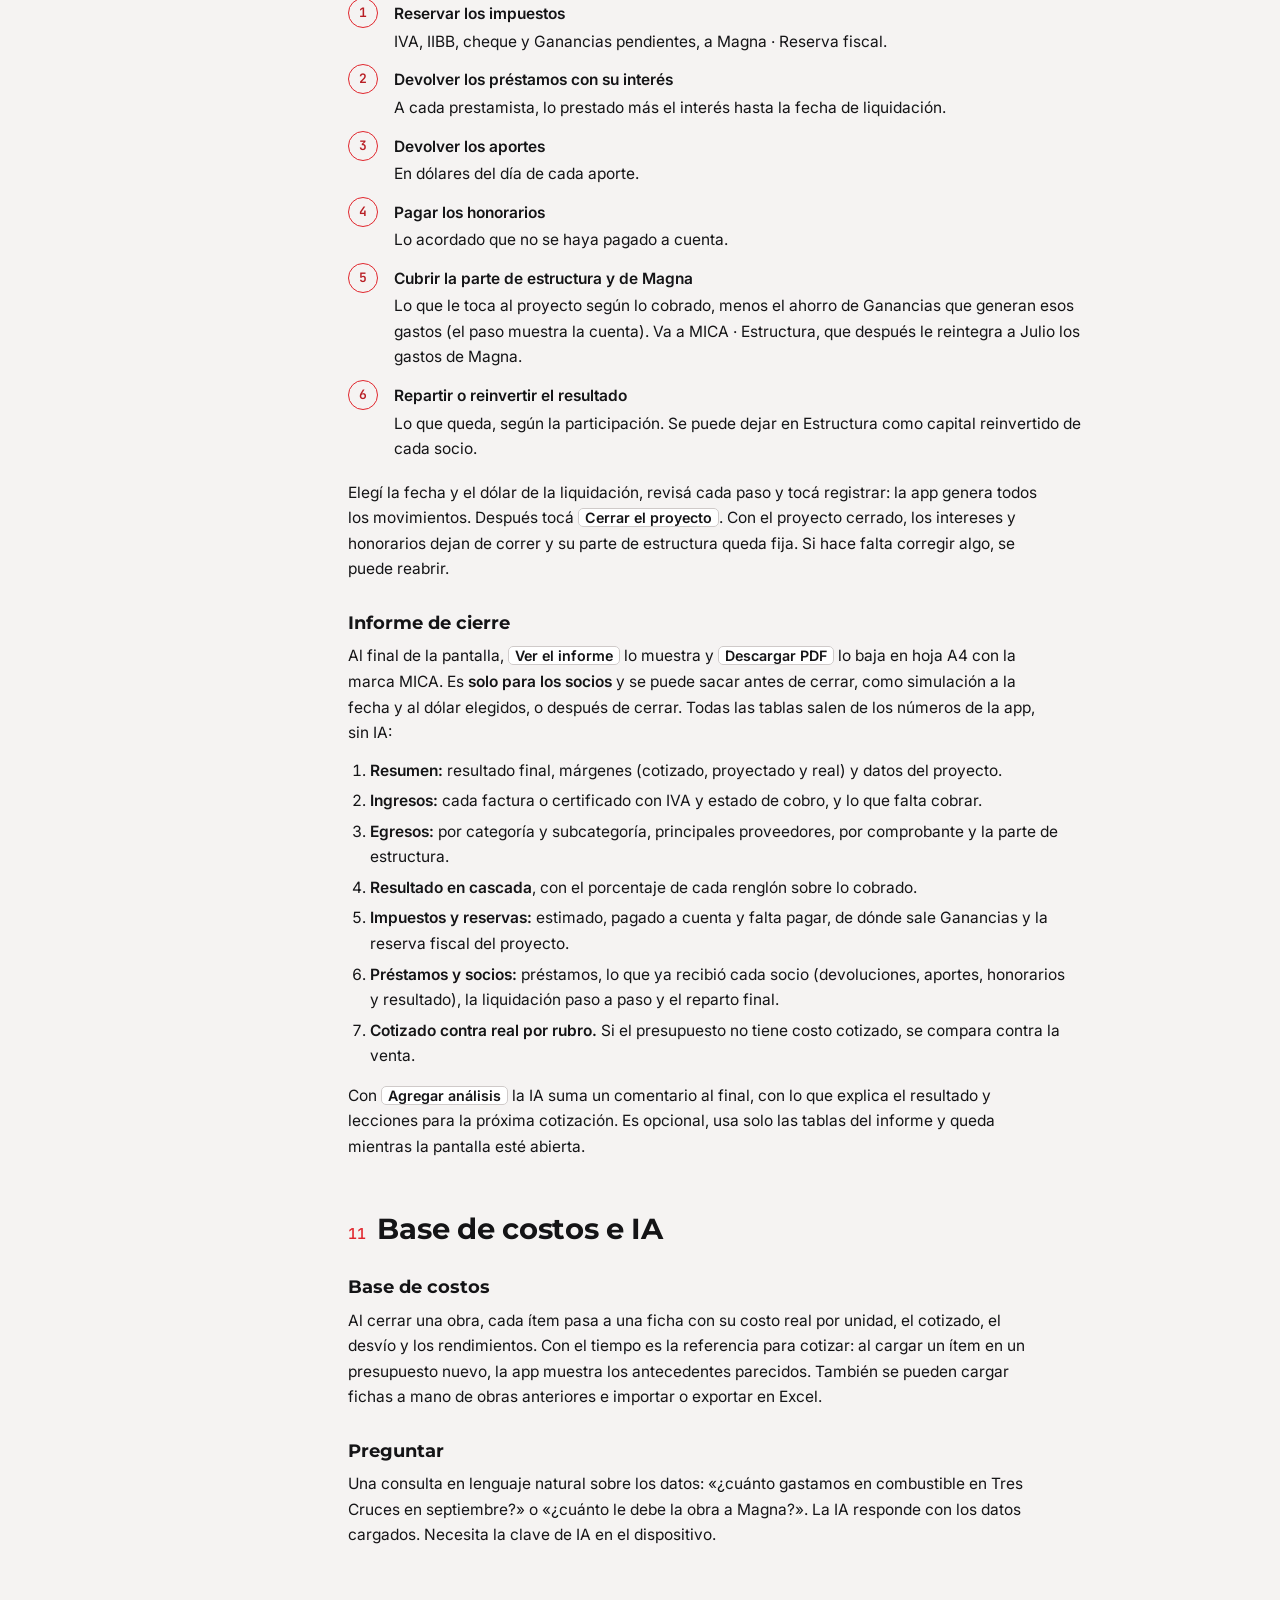
==== commit 7ed4d6a3: "aceptar cambios" ====
--- a/ayuda.html
+++ b/ayuda.html
@@ -561,6 +561,22 @@
         <li><strong>Cierre del ejercicio:</strong> viendo Magna, en Impuestos, cargás la Ganancias que determinó la contadora; la app la reparte entre los proyectos según su resultado impositivo, recalcula la reserva de cada uno y te deja <span class="ui">Liberar</span> lo que sobra, que vuelve al bolsillo del proyecto.</li>
       </ul>
       <div class="nota nota-ojo"><svg><use href="#i-ojo"/></svg><div><p>Las tasas (Ganancias, IIBB, impuesto al cheque) se configuran en <span class="ui">Ajustes → Impuestos e IA</span> y son estimaciones. Conviene validarlas con la contadora de Magna.</p></div></div>
+
+      <h3>Magna · IVA y contadora (solo Julio)</h3>
+      <p>Magna Desarrollos es una sola CUIT con un solo IVA, aunque la plata se maneje en dos apps. Esta sección junta todo: las obras de MICA, Estructura, las compras propias de Magna y Río Colorado.</p>
+      <ul>
+        <li><strong>Río Colorado:</strong> tocá <span class="ui">Conectar con Río Colorado</span> y entrá con tu cuenta de Google (la misma de esa app). La app solo lee: no cambia nada en Río Colorado. Si no conecta, bajá el respaldo .json en Río Colorado y cargalo con <span class="ui">Cargar respaldo</span>.</li>
+        <li><strong>IVA de Magna mes a mes</strong> y <strong>por origen</strong>: cuánto aporta cada parte, cuánto queda a pagar y cuánto a favor.</li>
+        <li><strong>Compensación de IVA entre proyectos:</strong> si Río Colorado aporta crédito fiscal y Tres Cruces lo usa contra su débito, Tres Cruces le paga ese IVA. La app propone los montos; tocá <span class="ui">Registrar</span> cuando hagas la transferencia. Si cobra Río Colorado, cargalo también en esa app como «Movimiento de IVA · Vendido a otro proyecto».</li>
+        <li><strong>Planilla completa para la contadora:</strong> la de siempre, con Río Colorado, la columna «Origen» y la hoja «IVA por origen».</li>
+      </ul>
+      <h3>Compras propias de Magna (combustible, corralón)</h3>
+      <ul>
+        <li>Se cargan en <span class="ui">Magna · Julio</span>, con la categoría <strong>Combustible</strong>, <strong>Materiales de corralón</strong> u <strong>Otros</strong>.</li>
+        <li>Si las pagaste vos y Magna no te las devuelve, marcá <span class="ui">Lo pagué yo con mi plata, sin reintegro</span>: el IVA cuenta para Magna, pero no sale de la cuenta del banco.</li>
+        <li>Con <span class="ui">Leer factura</span>, la IA reconoce los tiques de estación de servicio (Tique factura A, código 081) y separa el <strong>impuesto a los combustibles</strong> («impuestos internos» u «otros tributos»): es costo, no es IVA. Abajo muestra el control: neto gravado + IVA + impuestos internos = total.</li>
+        <li>Si cargás un tique de combustible estando en un proyecto, te ofrece pasarlo a Magna · Julio. Después recuerda a cada estación.</li>
+      </ul>
     </section>
 
     <!-- 9 -->
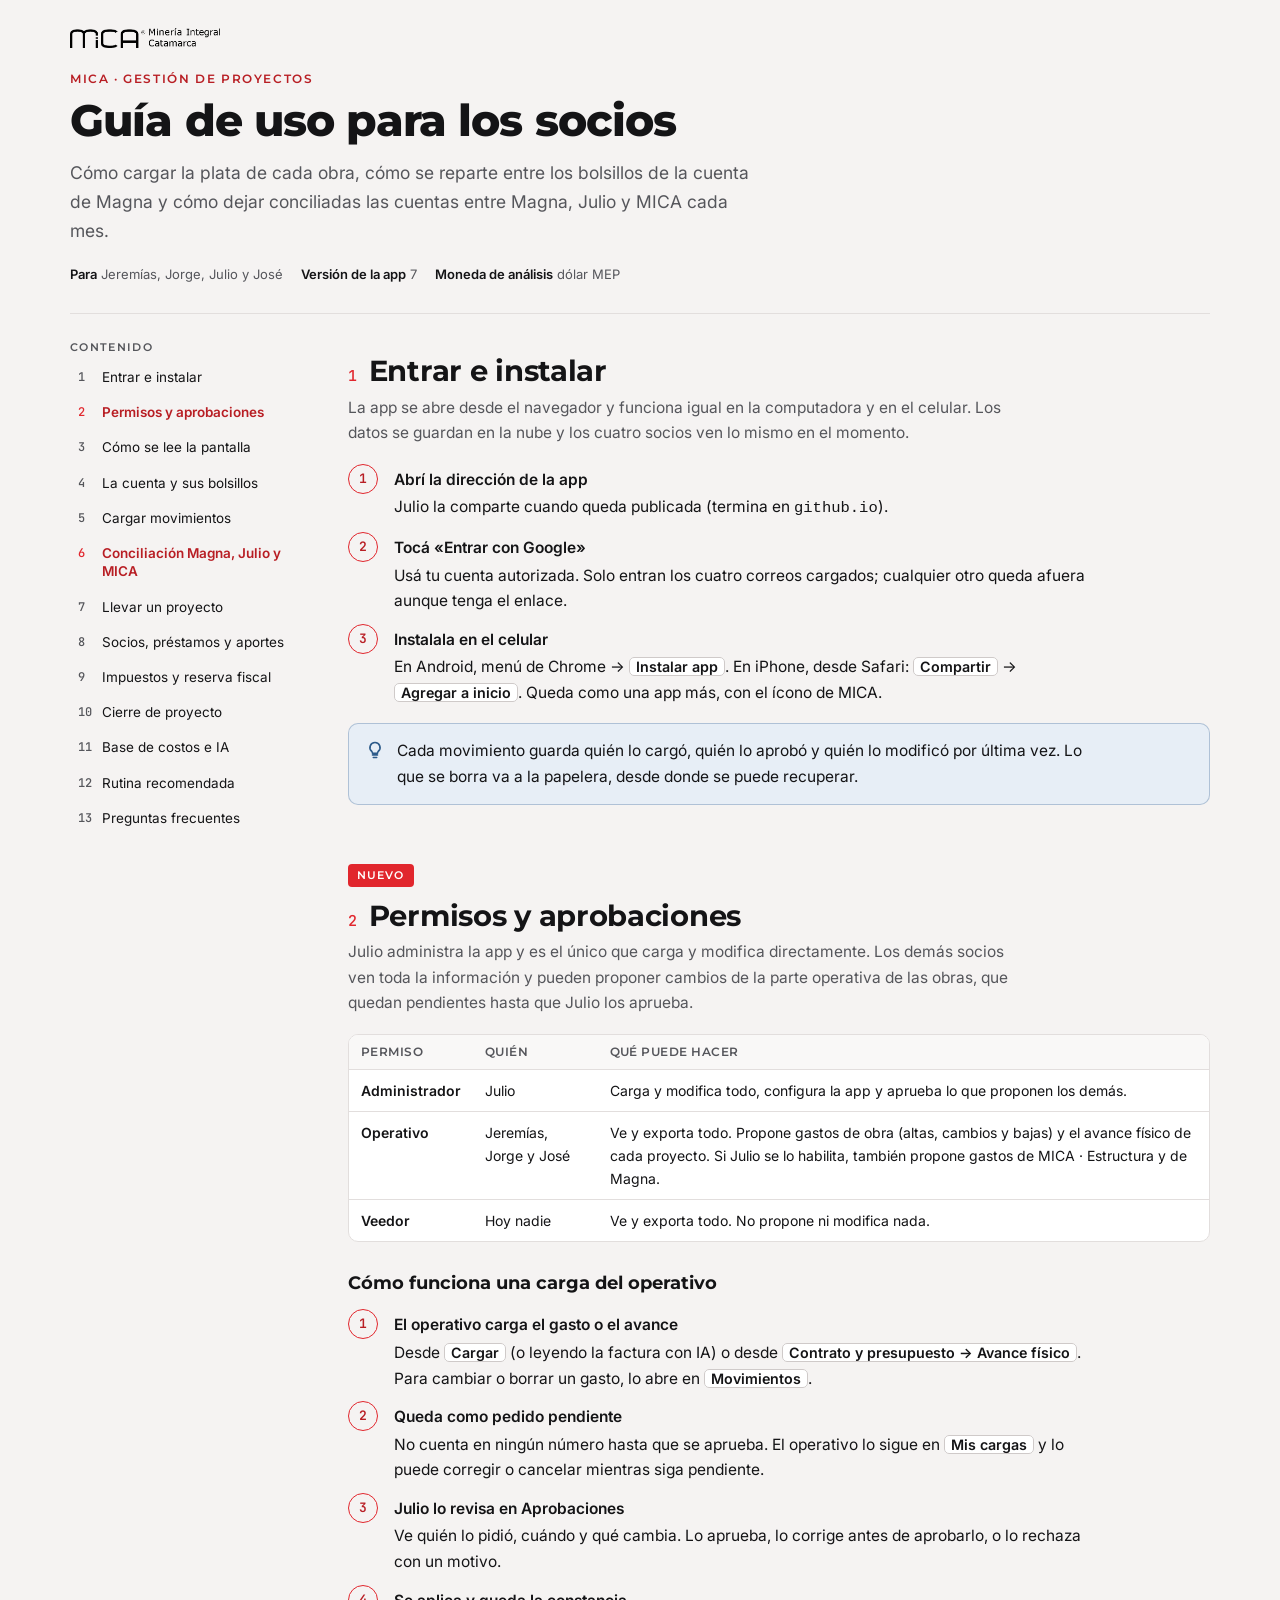
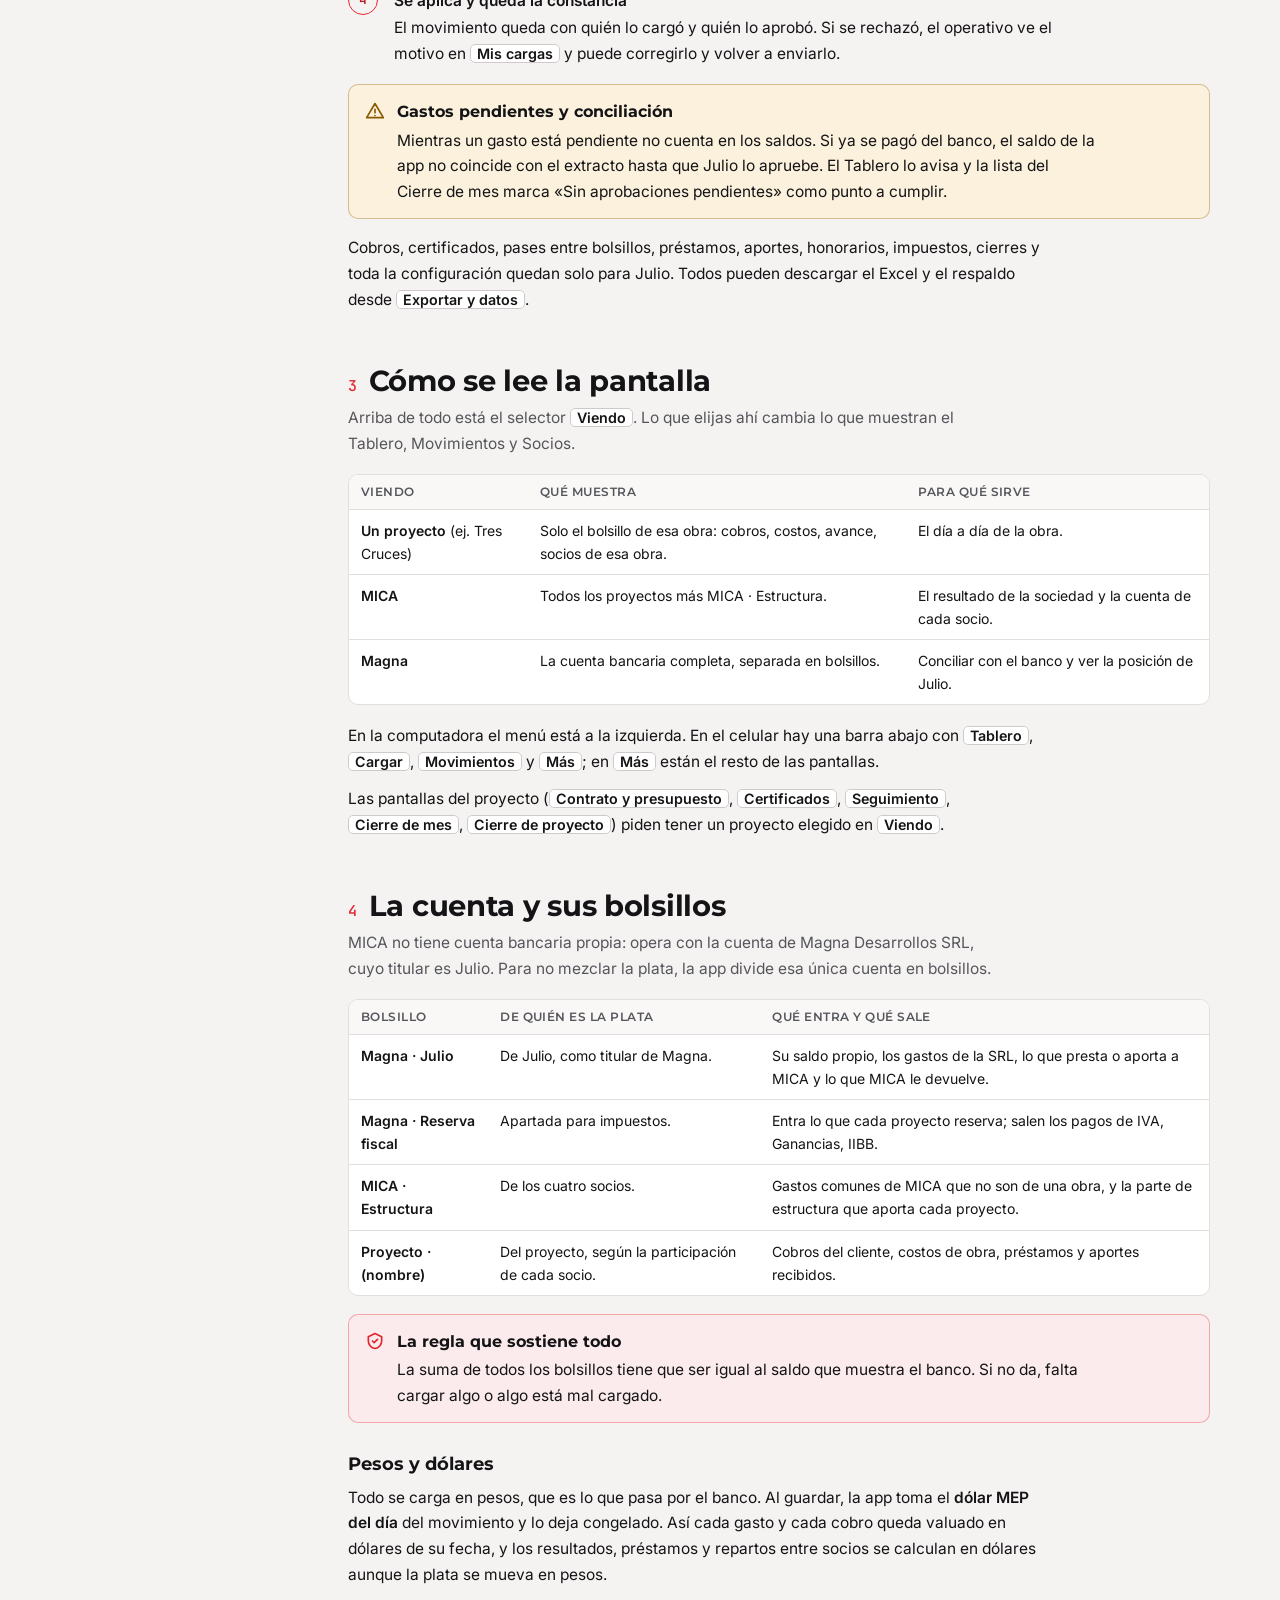
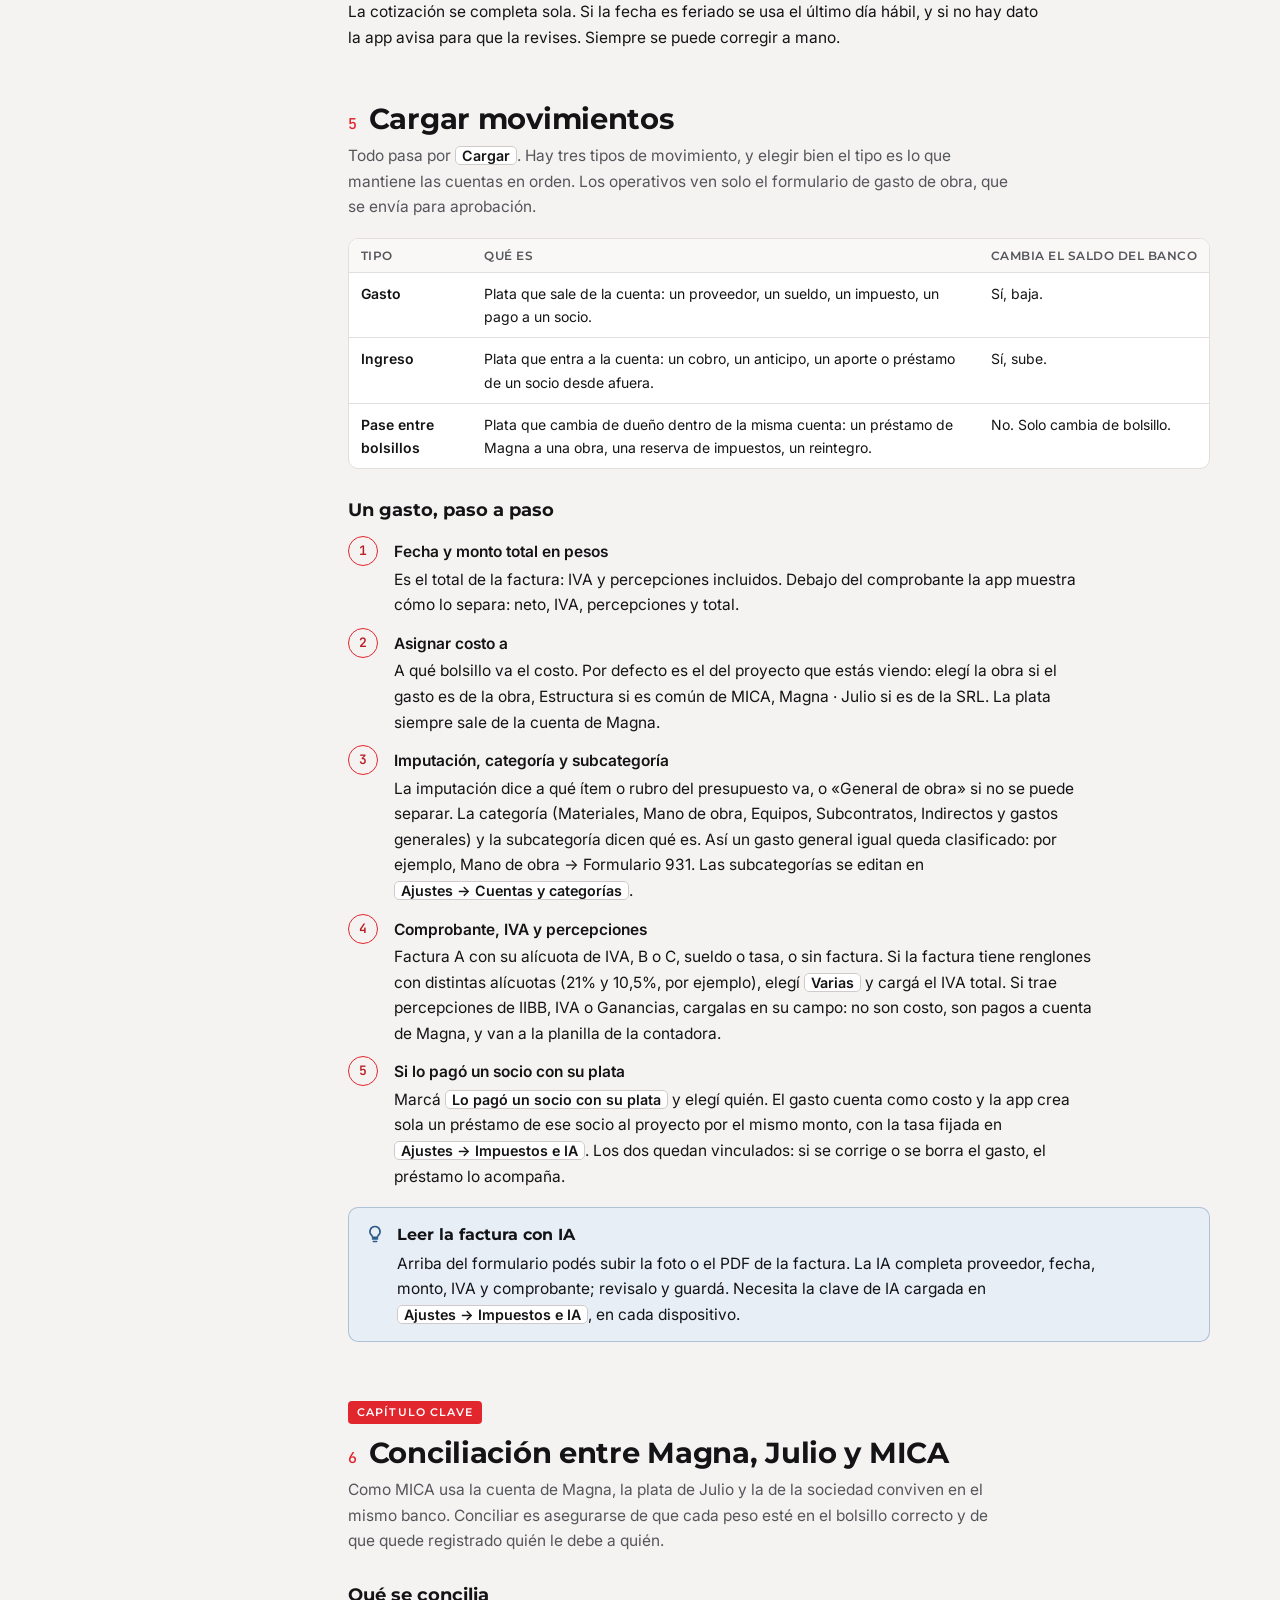
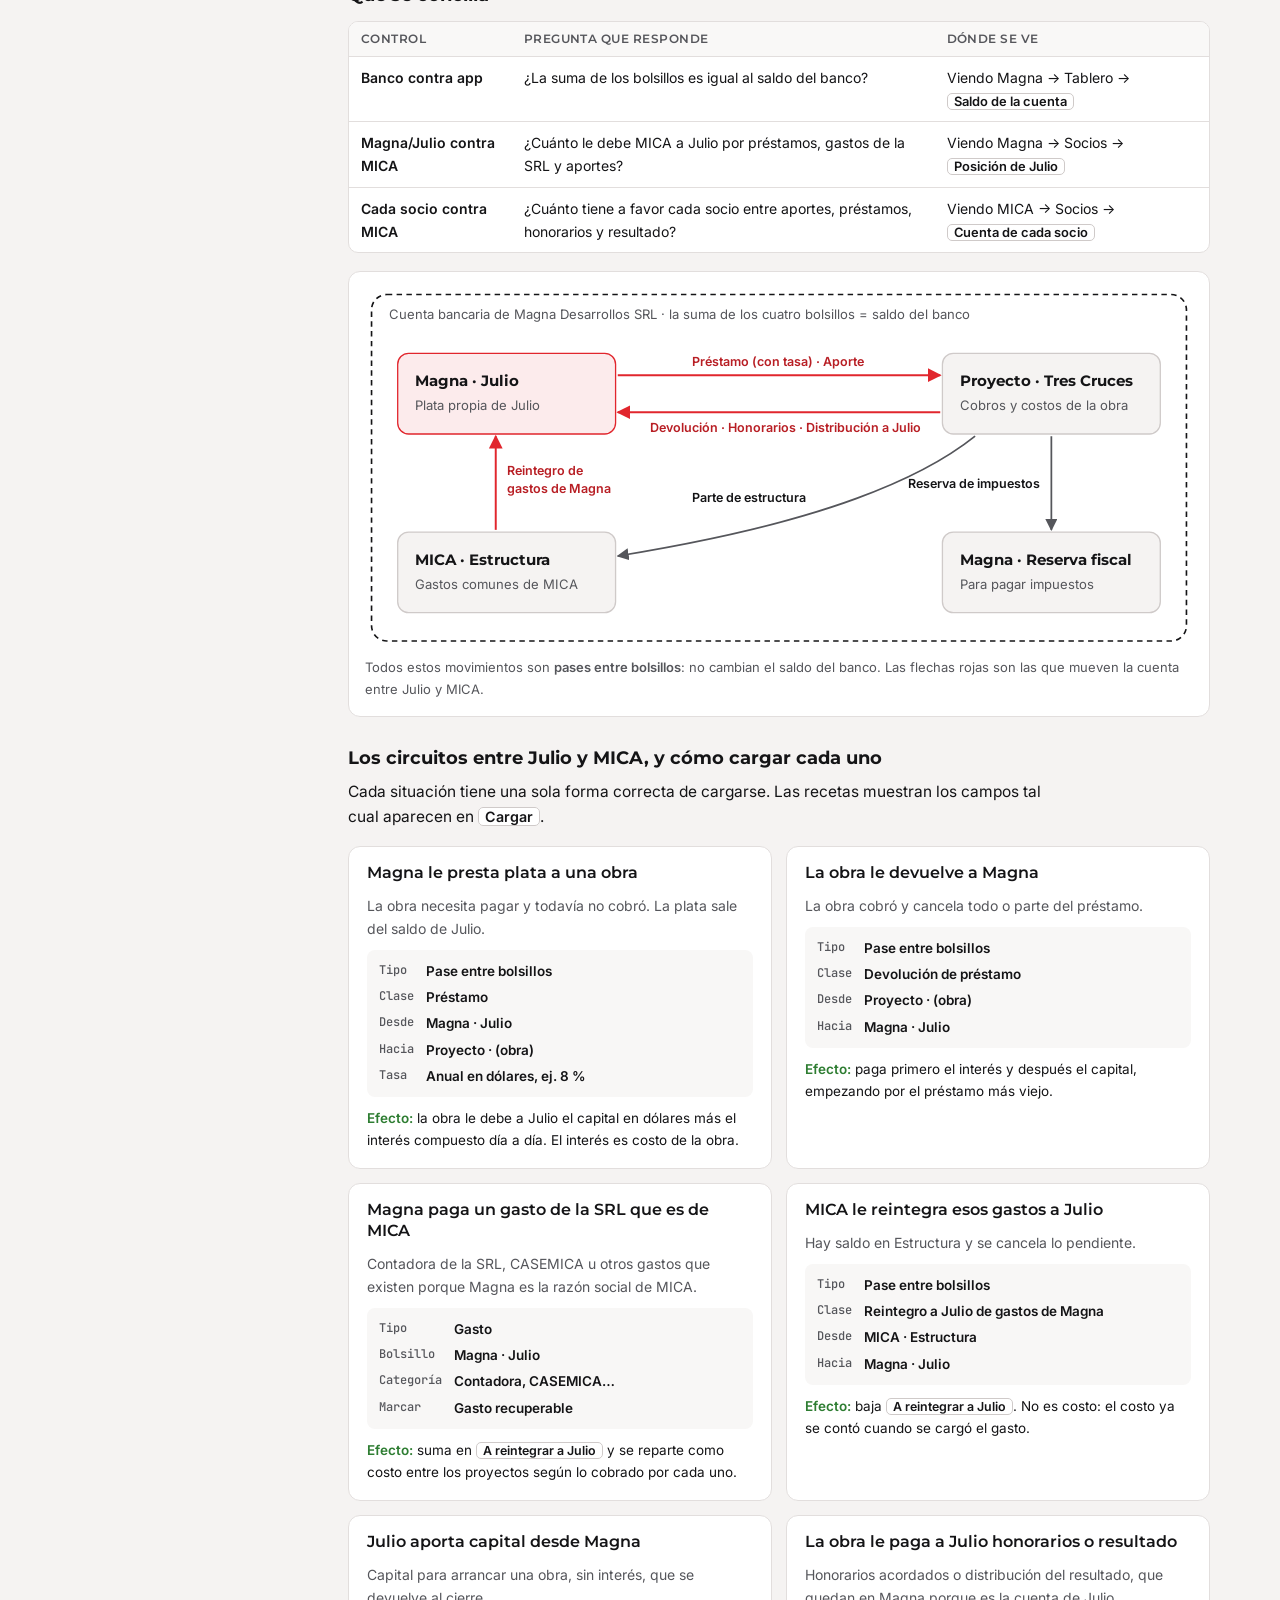
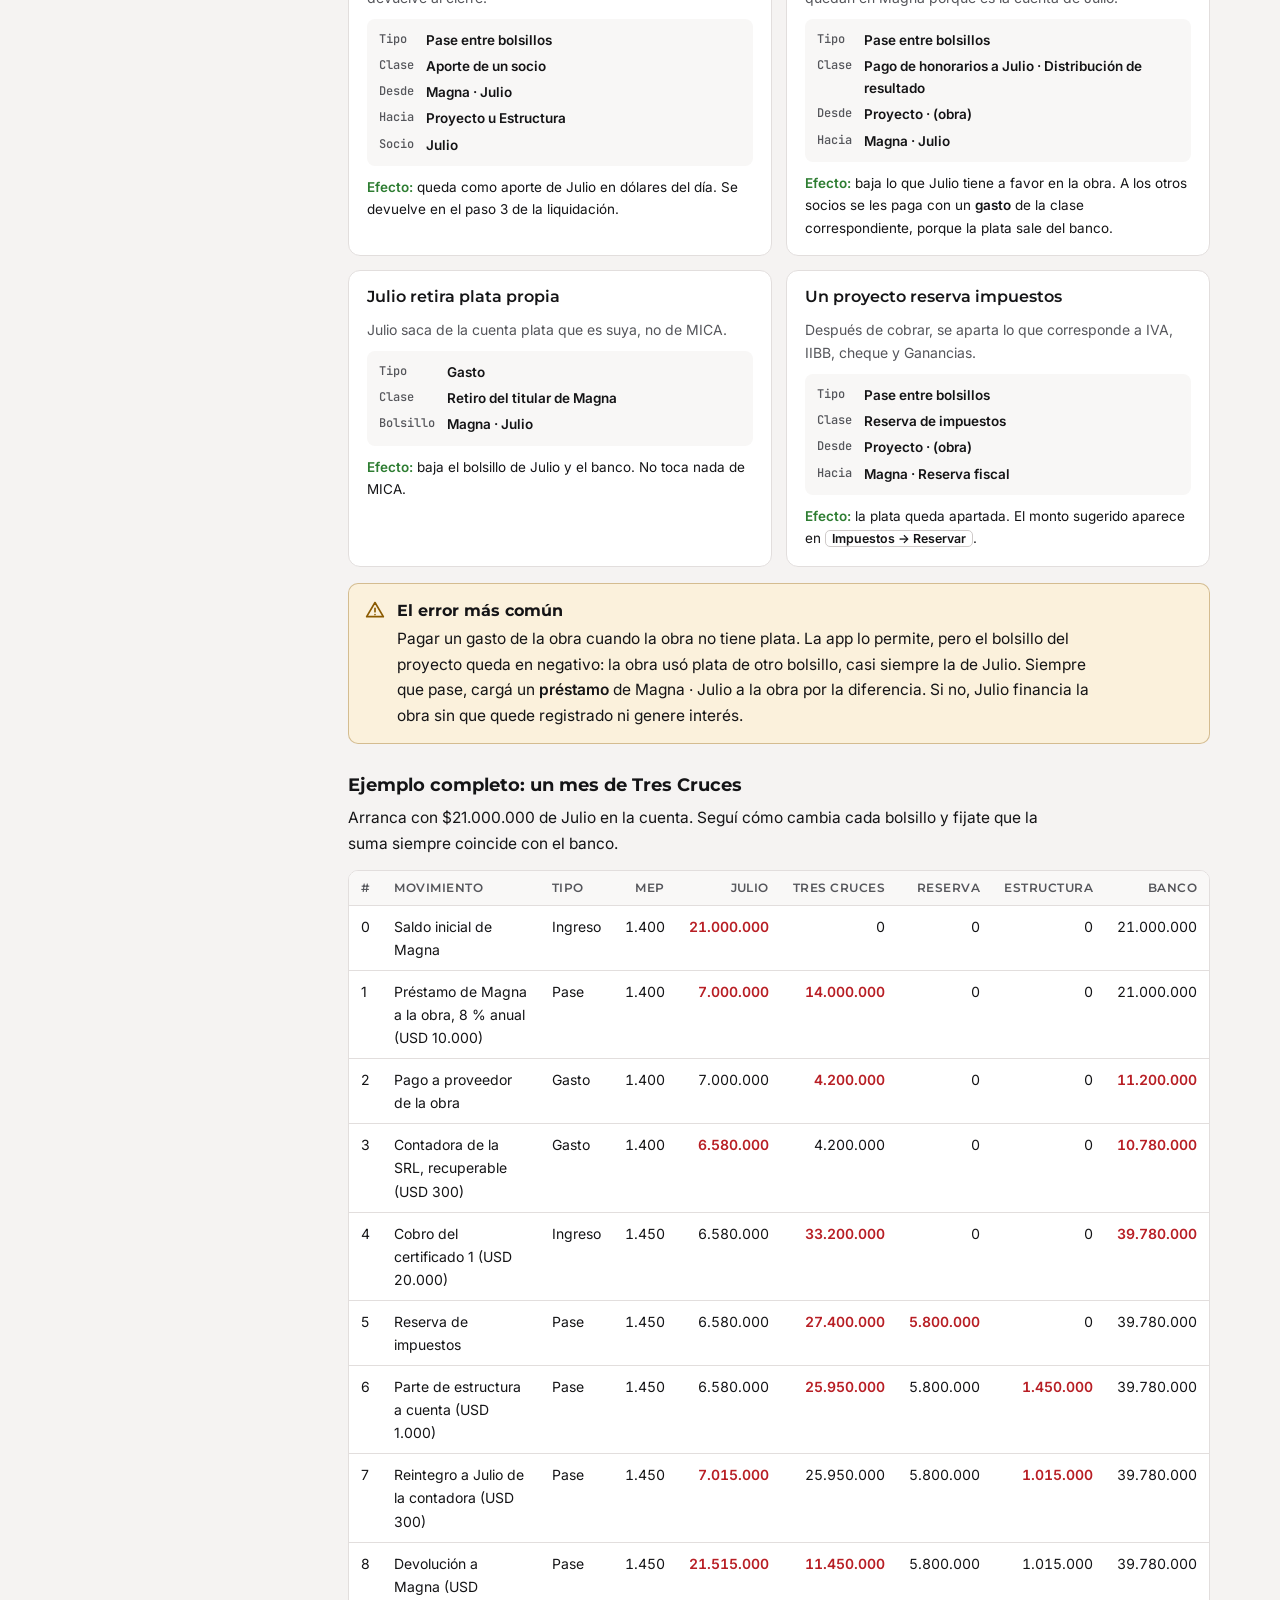
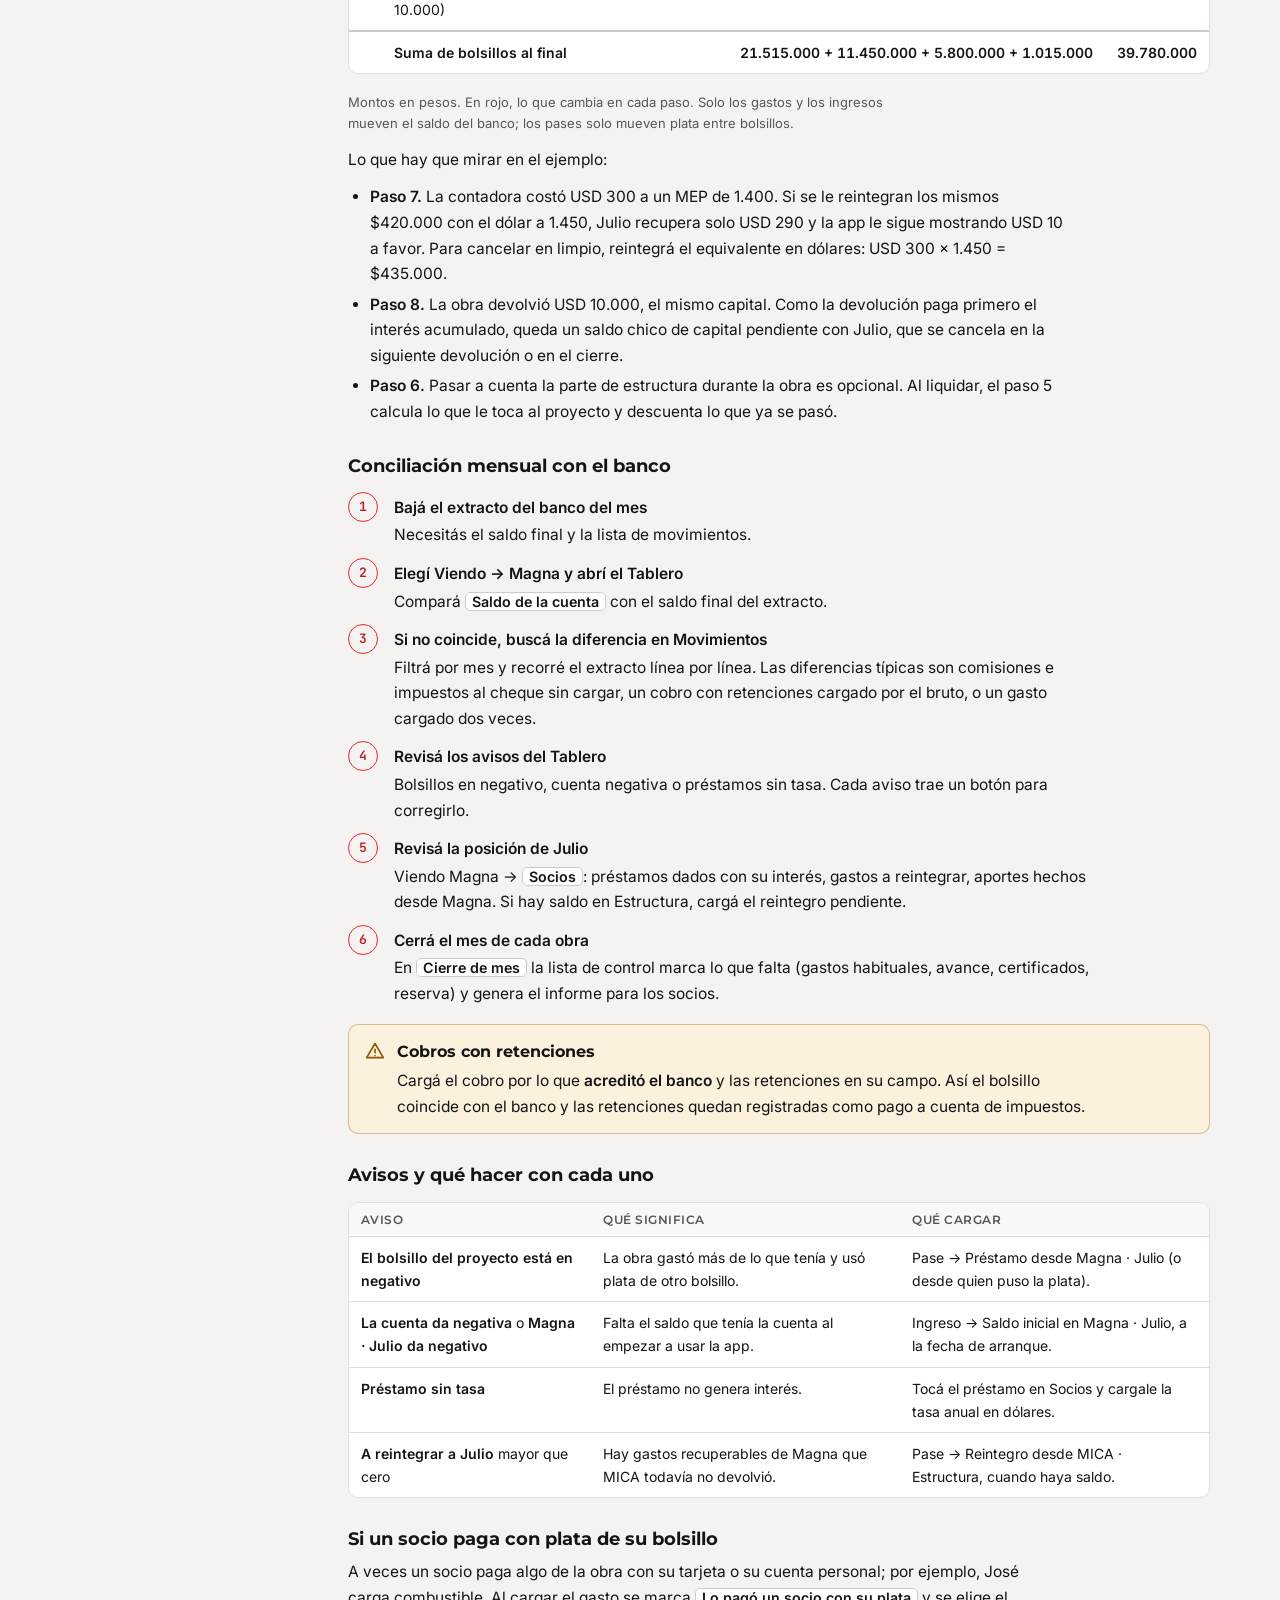
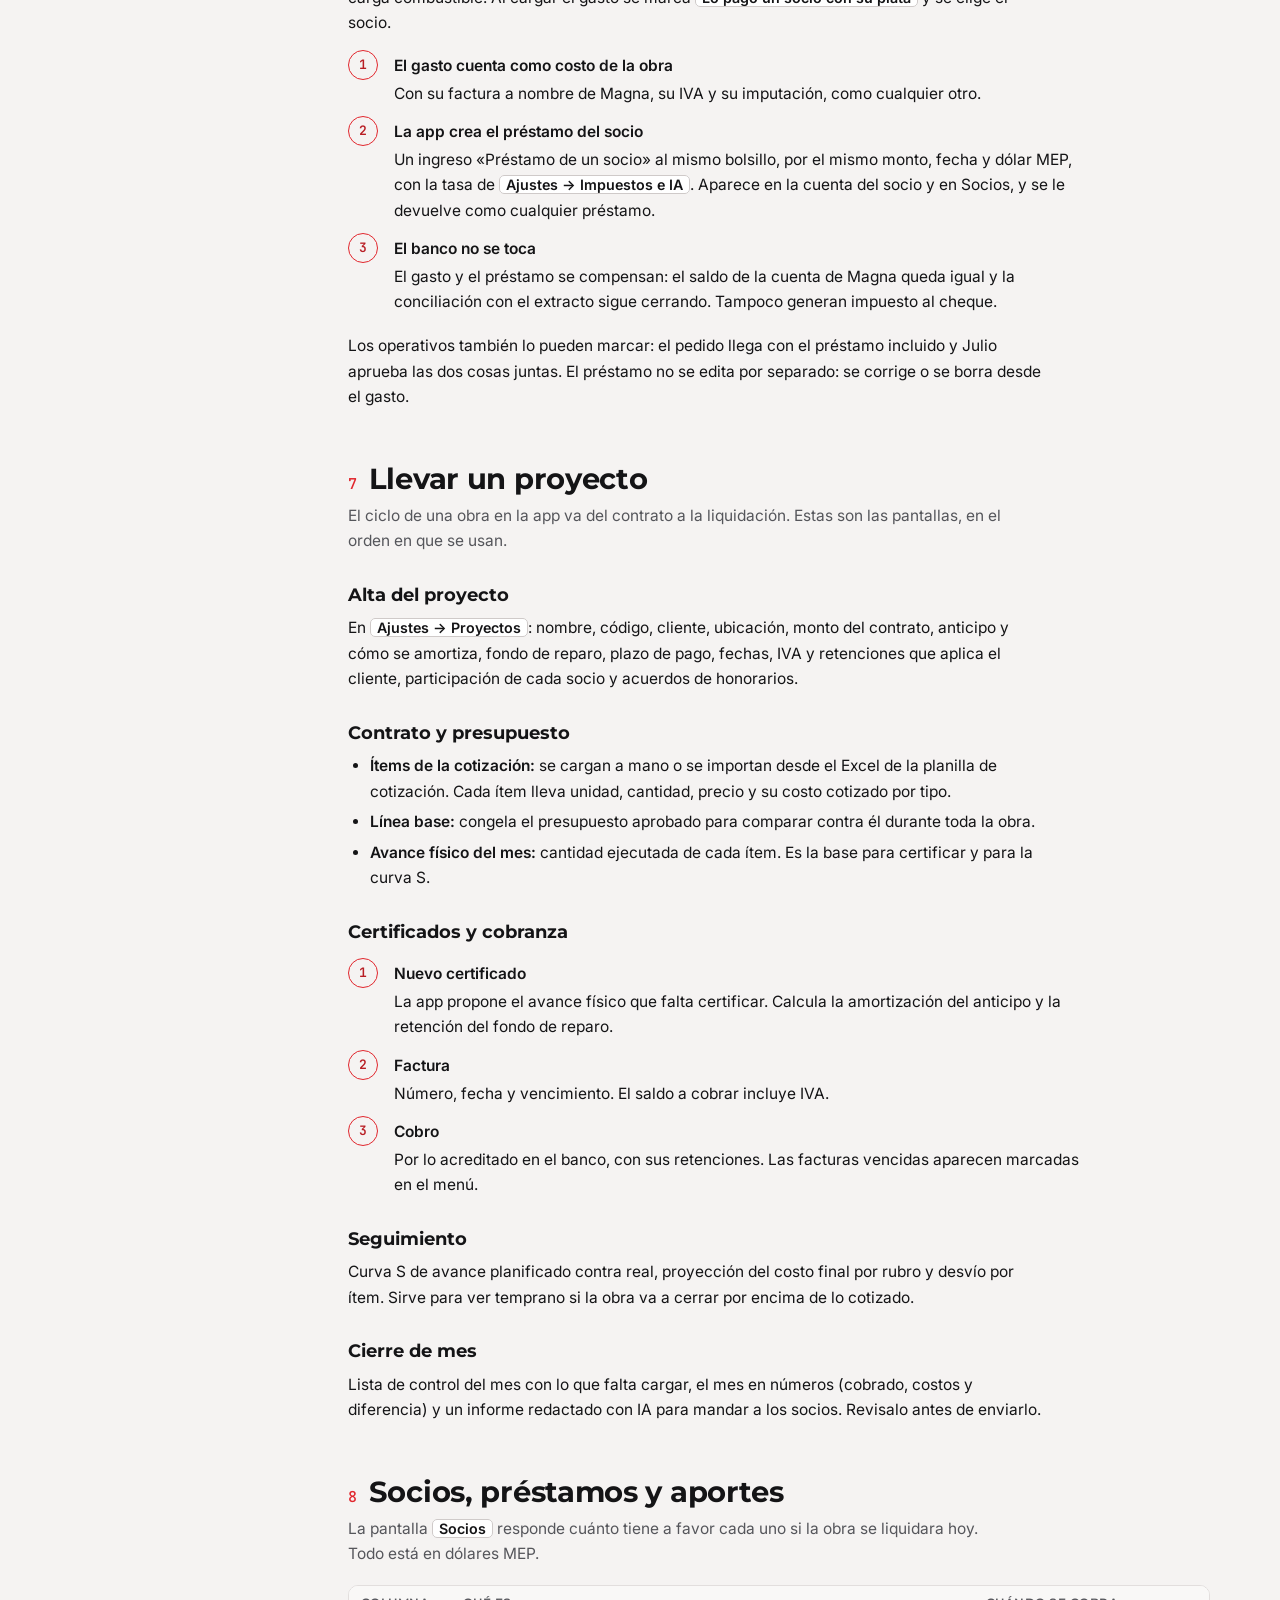
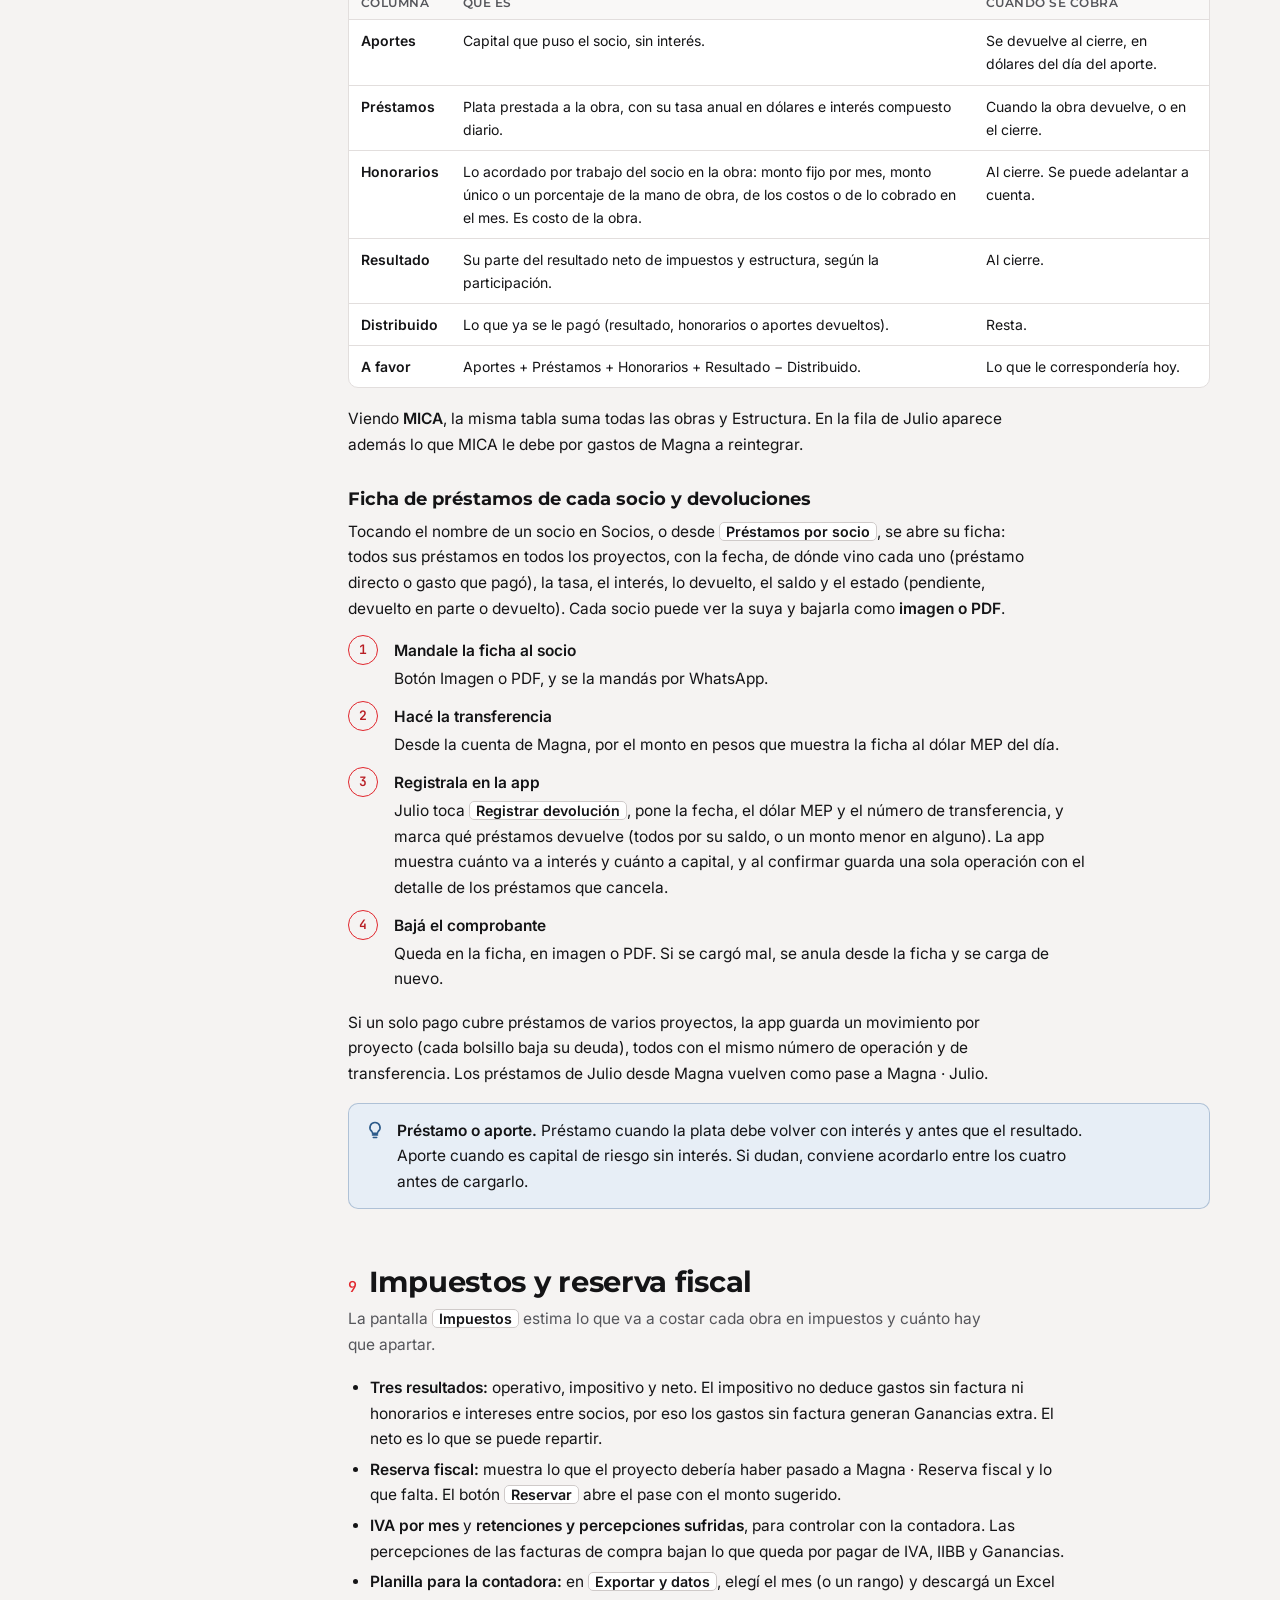
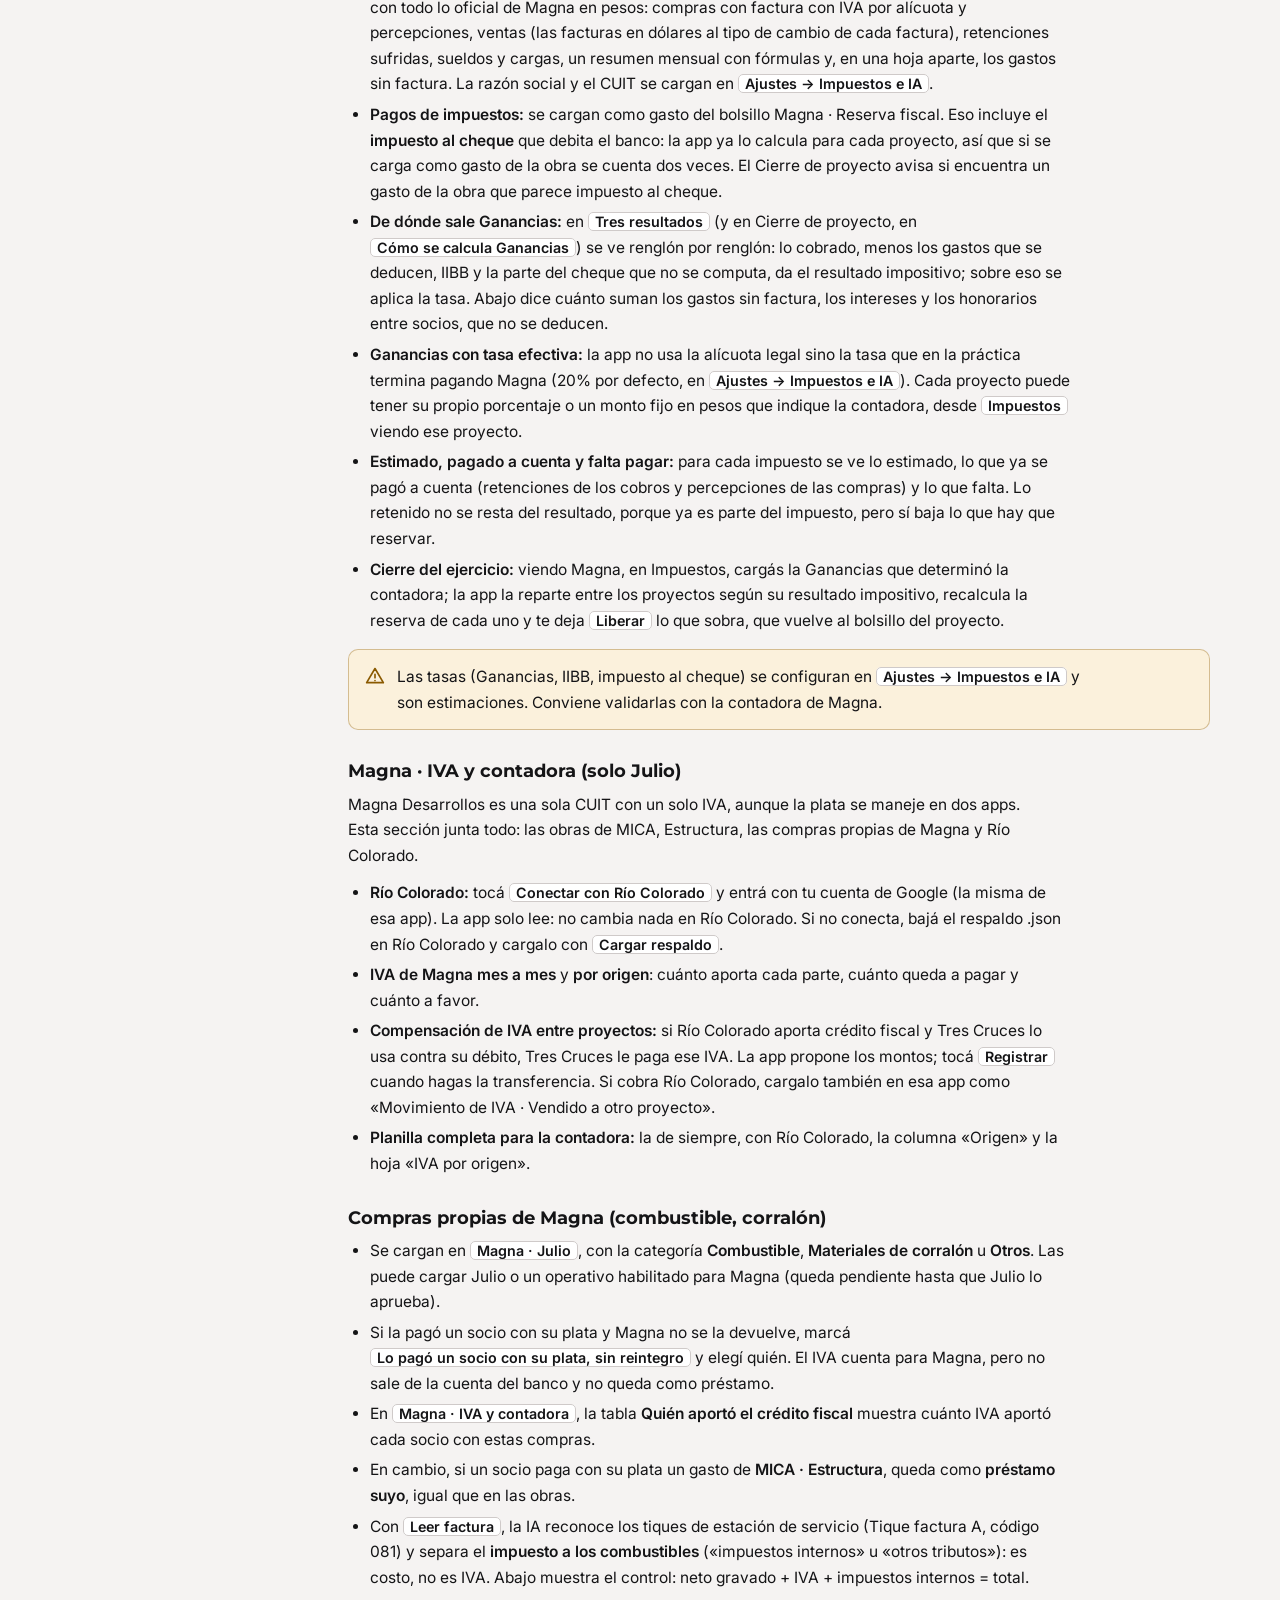
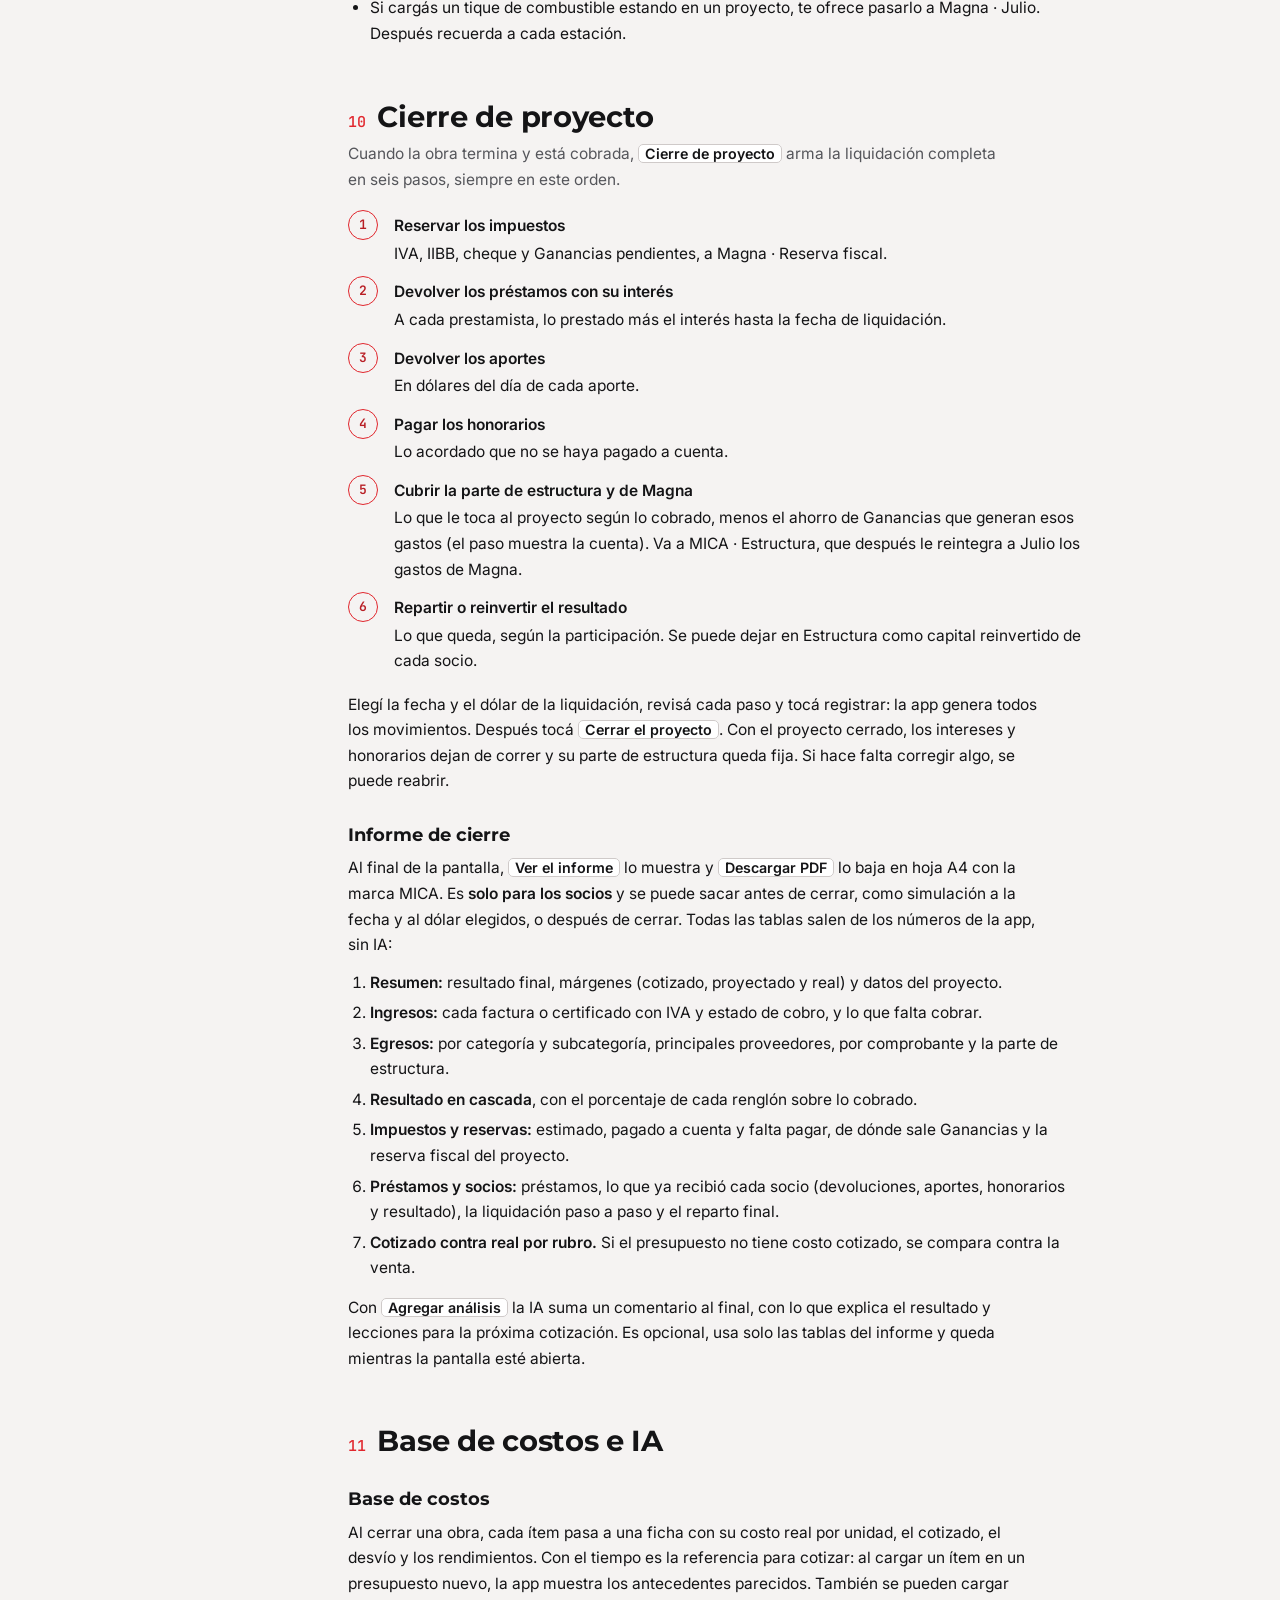
==== commit 6a47f017: "Versión 12: los operativos cargan gastos de Estructura y Magna - Ajustes → Usuarios y permisos: casi" ====
--- a/ayuda.html
+++ b/ayuda.html
@@ -245,7 +245,7 @@
         <thead><tr><th>Permiso</th><th>Quién</th><th>Qué puede hacer</th></tr></thead>
         <tbody>
           <tr><td><strong>Administrador</strong></td><td>Julio</td><td>Carga y modifica todo, configura la app y aprueba lo que proponen los demás.</td></tr>
-          <tr><td><strong>Operativo</strong></td><td>Jeremías, Jorge y José</td><td>Ve y exporta todo. Propone gastos de obra (altas, cambios y bajas) y el avance físico de cada proyecto.</td></tr>
+          <tr><td><strong>Operativo</strong></td><td>Jeremías, Jorge y José</td><td>Ve y exporta todo. Propone gastos de obra (altas, cambios y bajas) y el avance físico de cada proyecto. Si Julio se lo habilita, también propone gastos de MICA · Estructura y de Magna.</td></tr>
           <tr><td><strong>Veedor</strong></td><td>Hoy nadie</td><td>Ve y exporta todo. No propone ni modifica nada.</td></tr>
         </tbody>
       </table></div>
@@ -572,8 +572,10 @@
       </ul>
       <h3>Compras propias de Magna (combustible, corralón)</h3>
       <ul>
-        <li>Se cargan en <span class="ui">Magna · Julio</span>, con la categoría <strong>Combustible</strong>, <strong>Materiales de corralón</strong> u <strong>Otros</strong>.</li>
-        <li>Si las pagaste vos y Magna no te las devuelve, marcá <span class="ui">Lo pagué yo con mi plata, sin reintegro</span>: el IVA cuenta para Magna, pero no sale de la cuenta del banco.</li>
+        <li>Se cargan en <span class="ui">Magna · Julio</span>, con la categoría <strong>Combustible</strong>, <strong>Materiales de corralón</strong> u <strong>Otros</strong>. Las puede cargar Julio o un operativo habilitado para Magna (queda pendiente hasta que Julio lo aprueba).</li>
+        <li>Si la pagó un socio con su plata y Magna no se la devuelve, marcá <span class="ui">Lo pagó un socio con su plata, sin reintegro</span> y elegí quién. El IVA cuenta para Magna, pero no sale de la cuenta del banco y no queda como préstamo.</li>
+        <li>En <span class="ui">Magna · IVA y contadora</span>, la tabla <strong>Quién aportó el crédito fiscal</strong> muestra cuánto IVA aportó cada socio con estas compras.</li>
+        <li>En cambio, si un socio paga con su plata un gasto de <strong>MICA · Estructura</strong>, queda como <strong>préstamo suyo</strong>, igual que en las obras.</li>
         <li>Con <span class="ui">Leer factura</span>, la IA reconoce los tiques de estación de servicio (Tique factura A, código 081) y separa el <strong>impuesto a los combustibles</strong> («impuestos internos» u «otros tributos»): es costo, no es IVA. Abajo muestra el control: neto gravado + IVA + impuestos internos = total.</li>
         <li>Si cargás un tique de combustible estando en un proyecto, te ofrece pasarlo a Magna · Julio. Después recuerda a cada estación.</li>
       </ul>
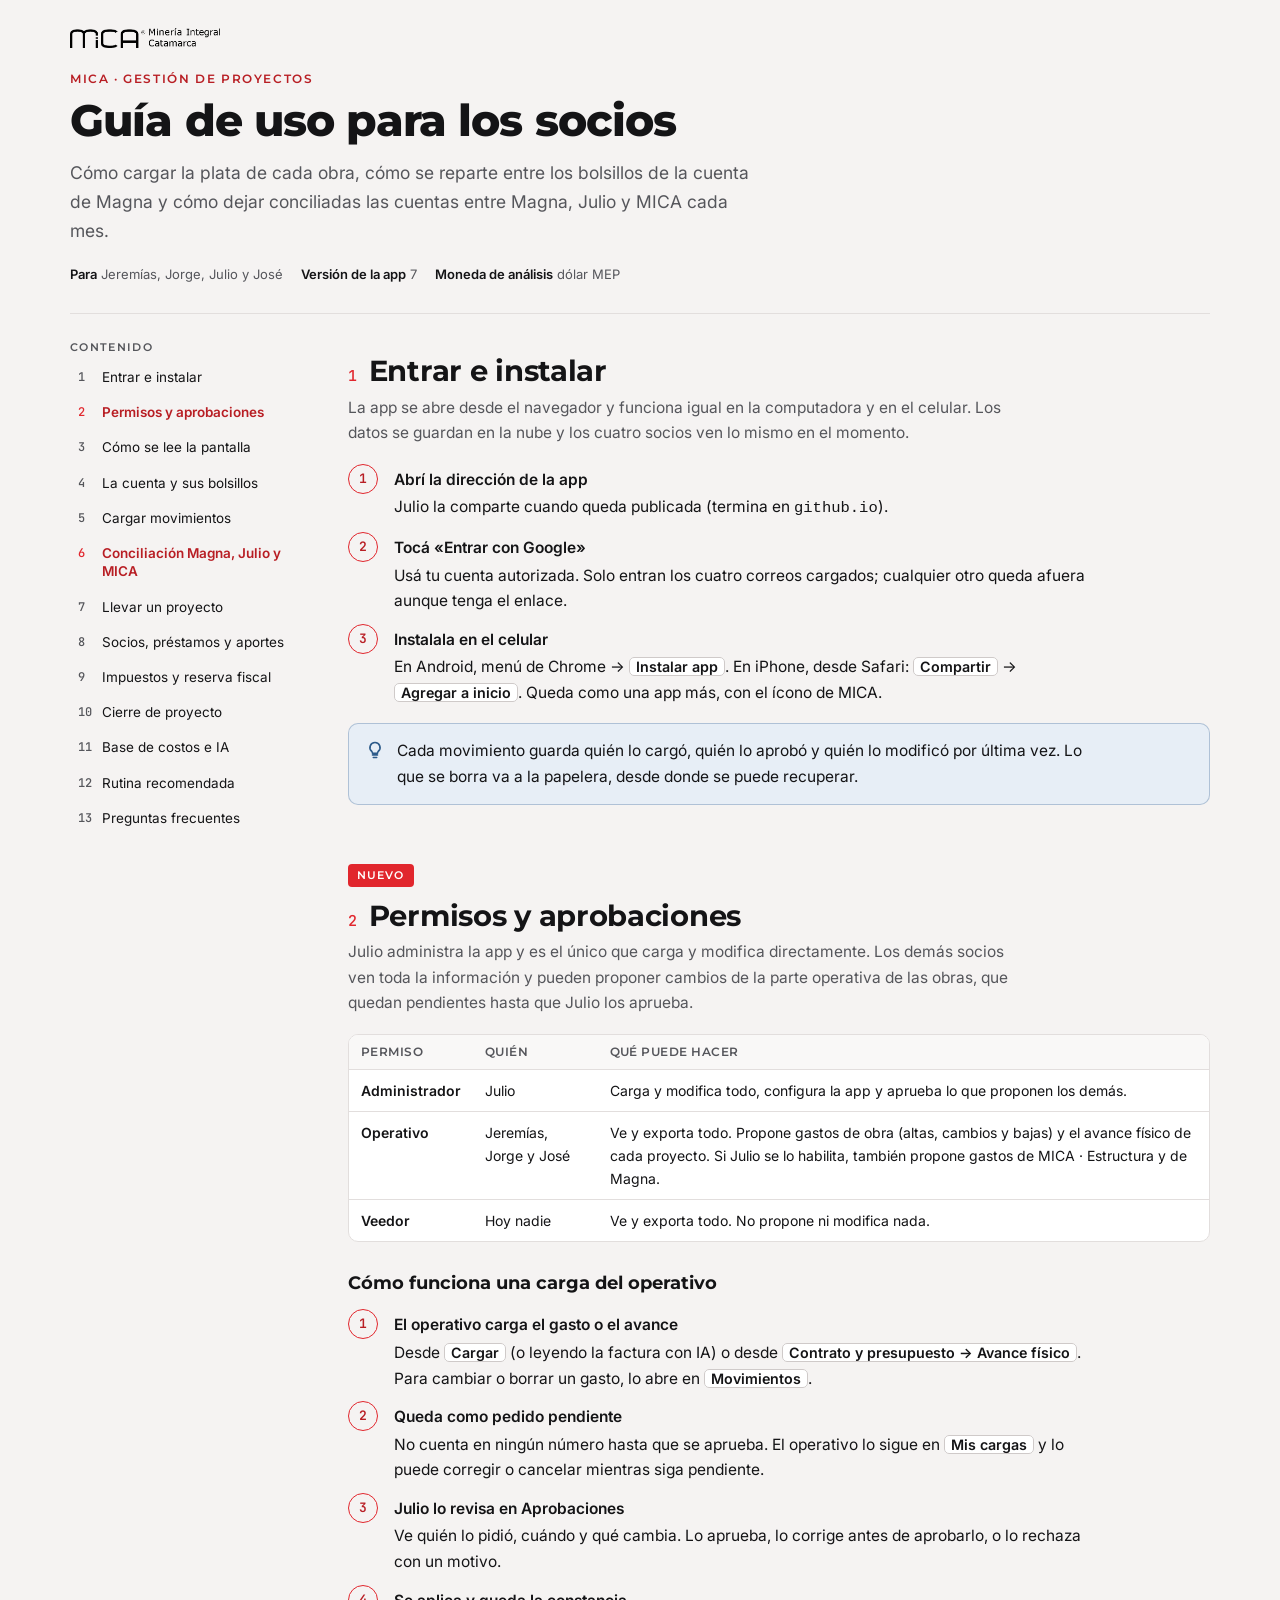
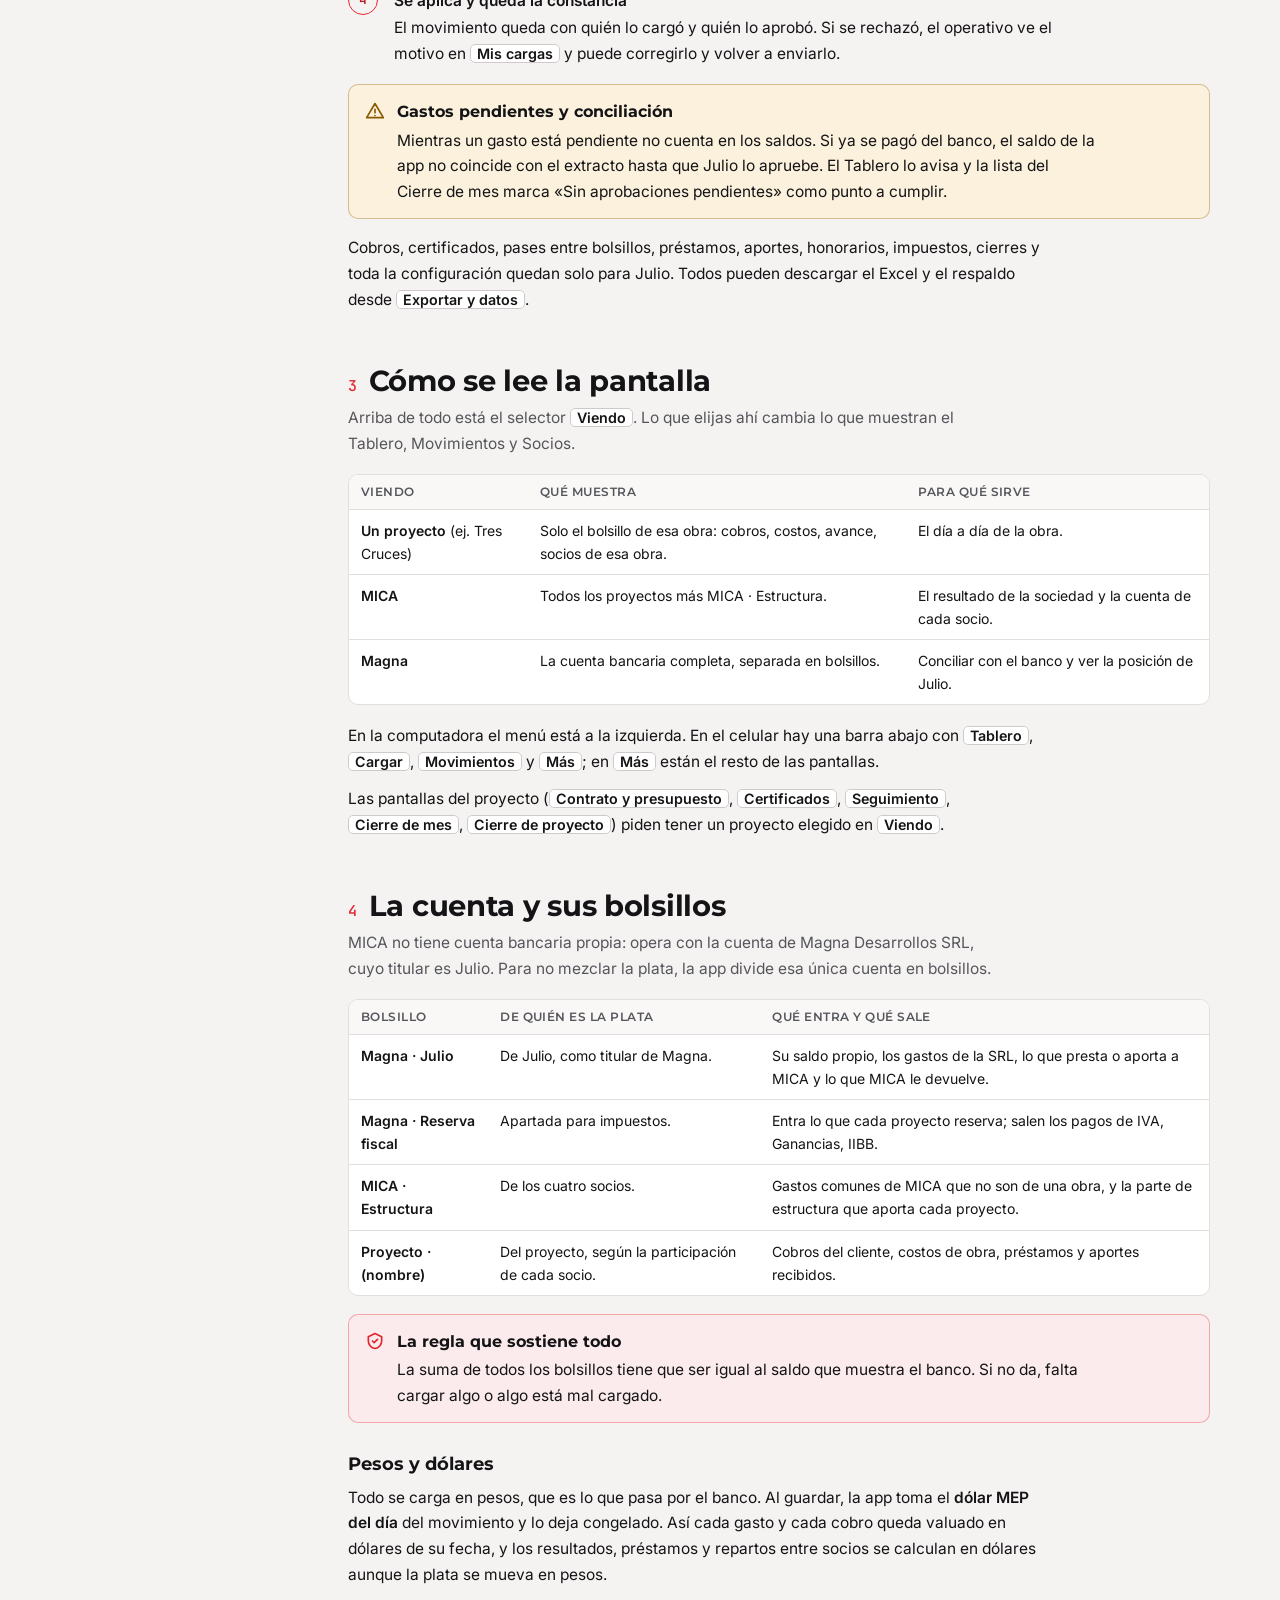
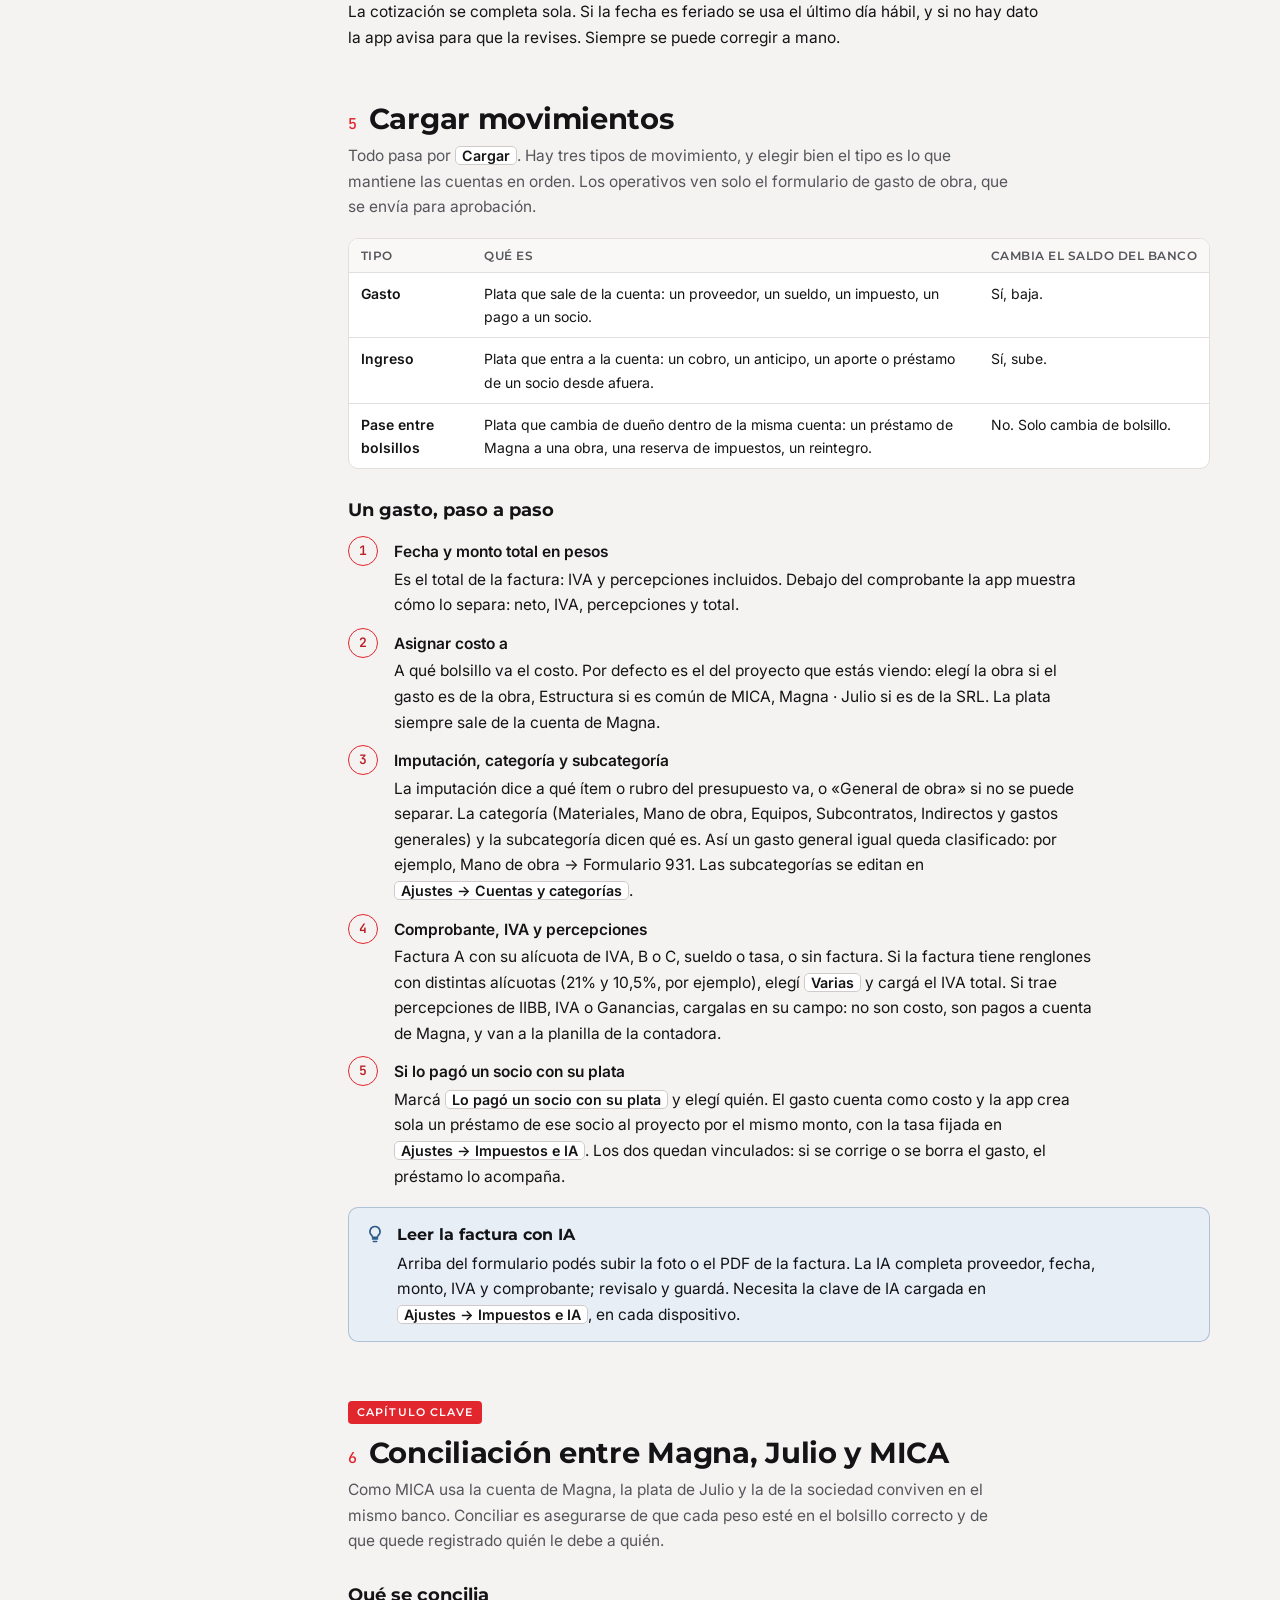
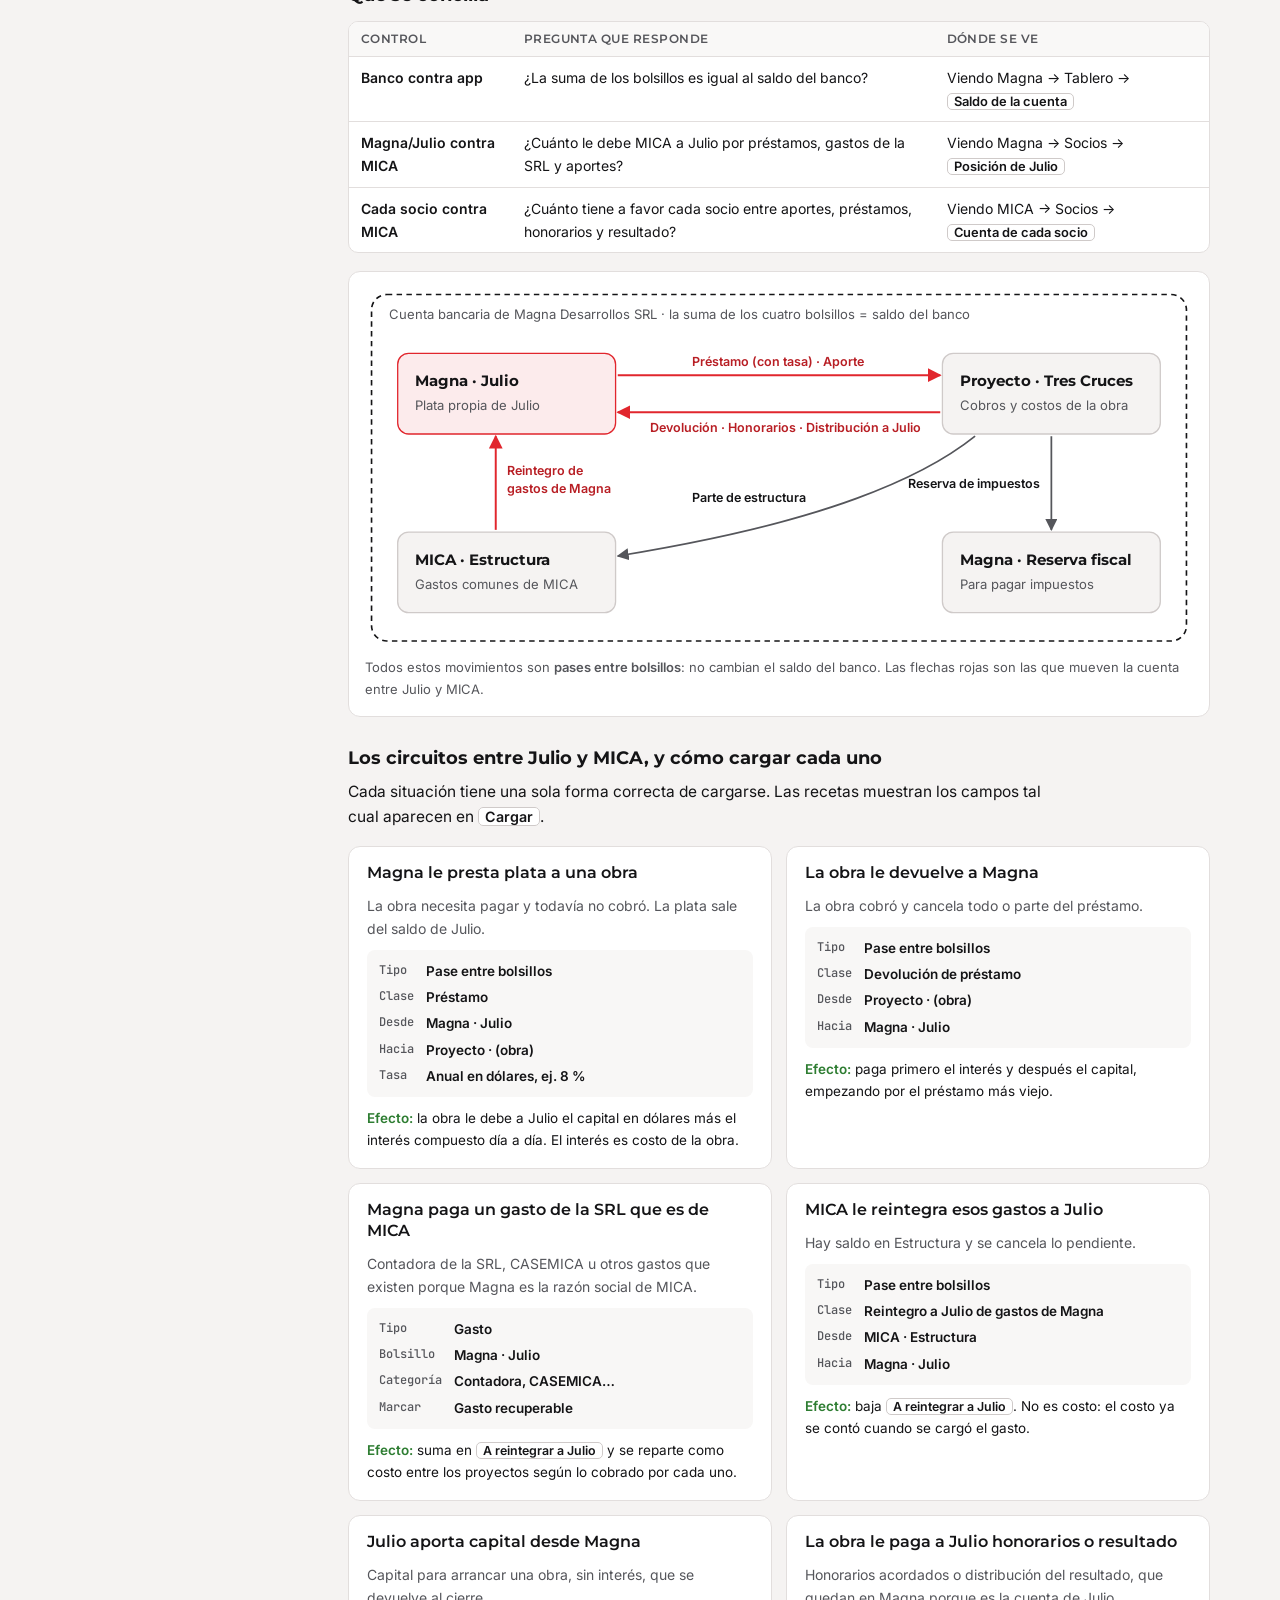
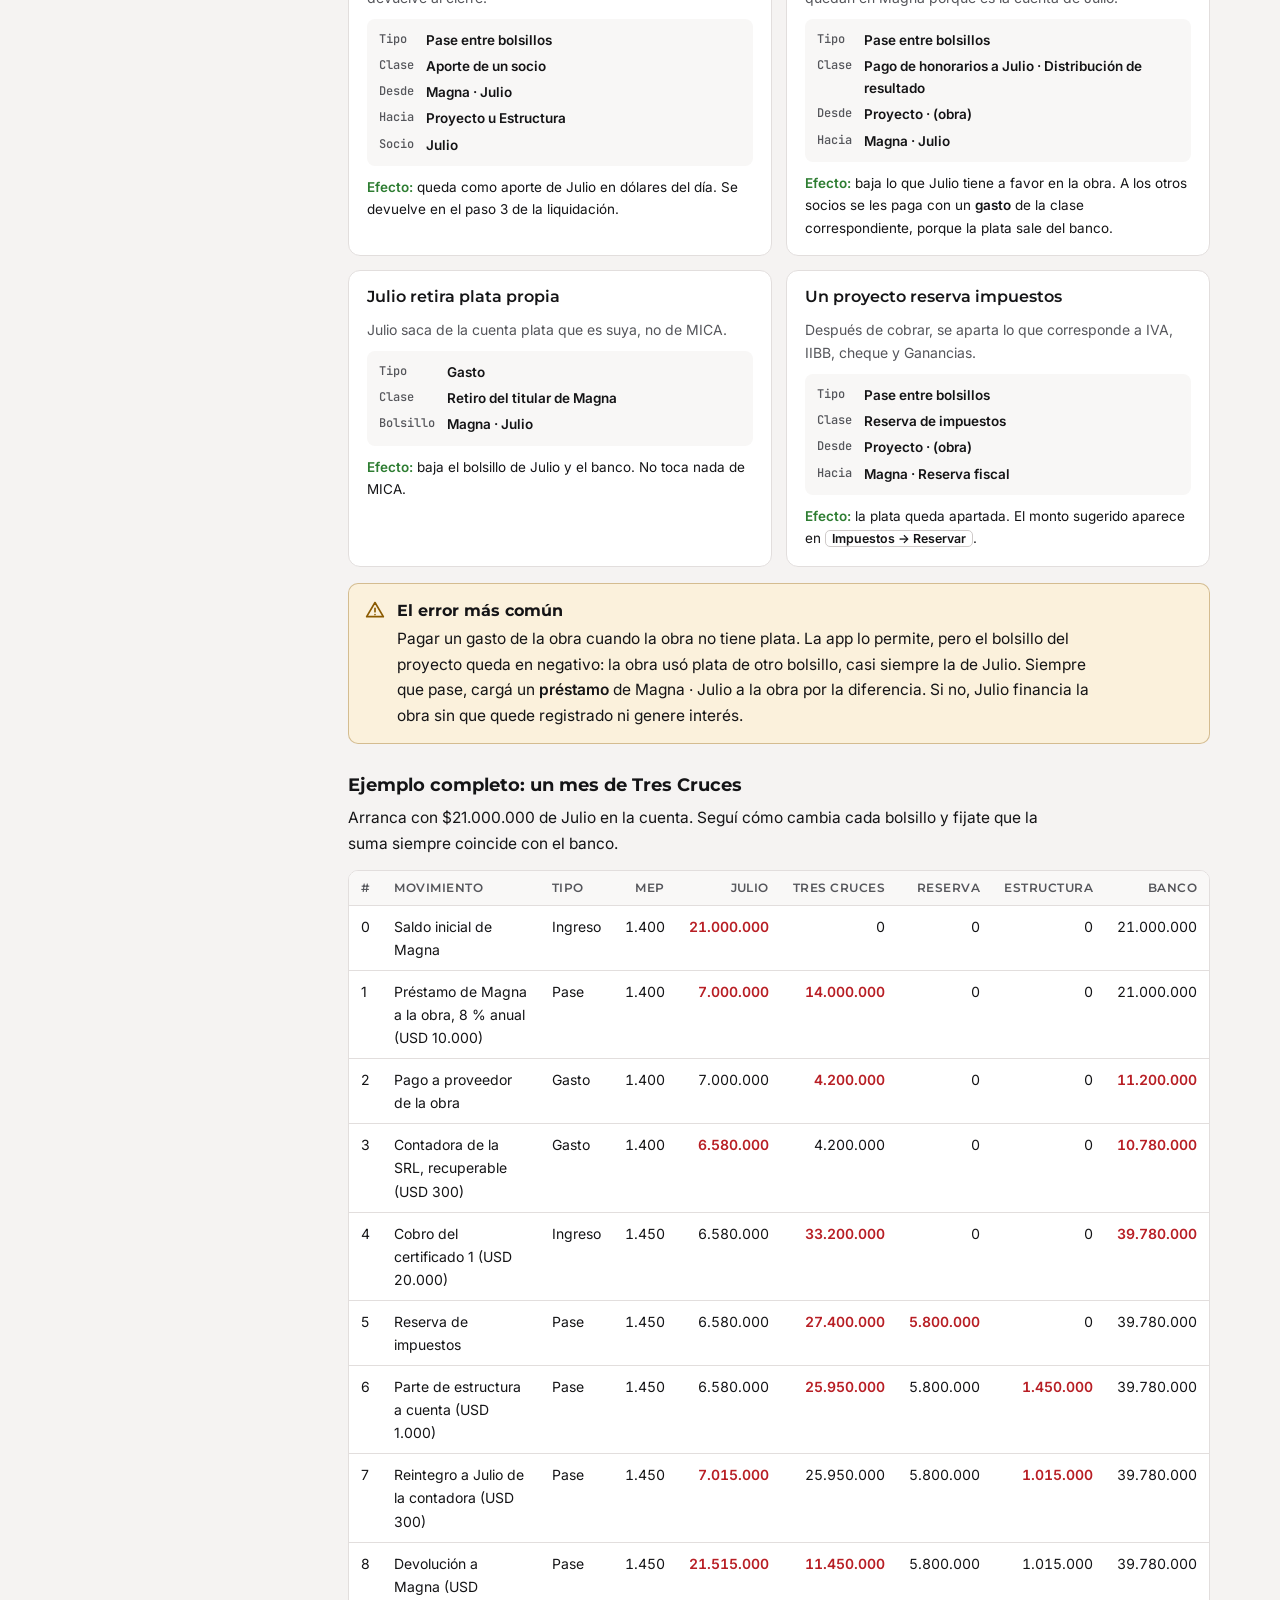
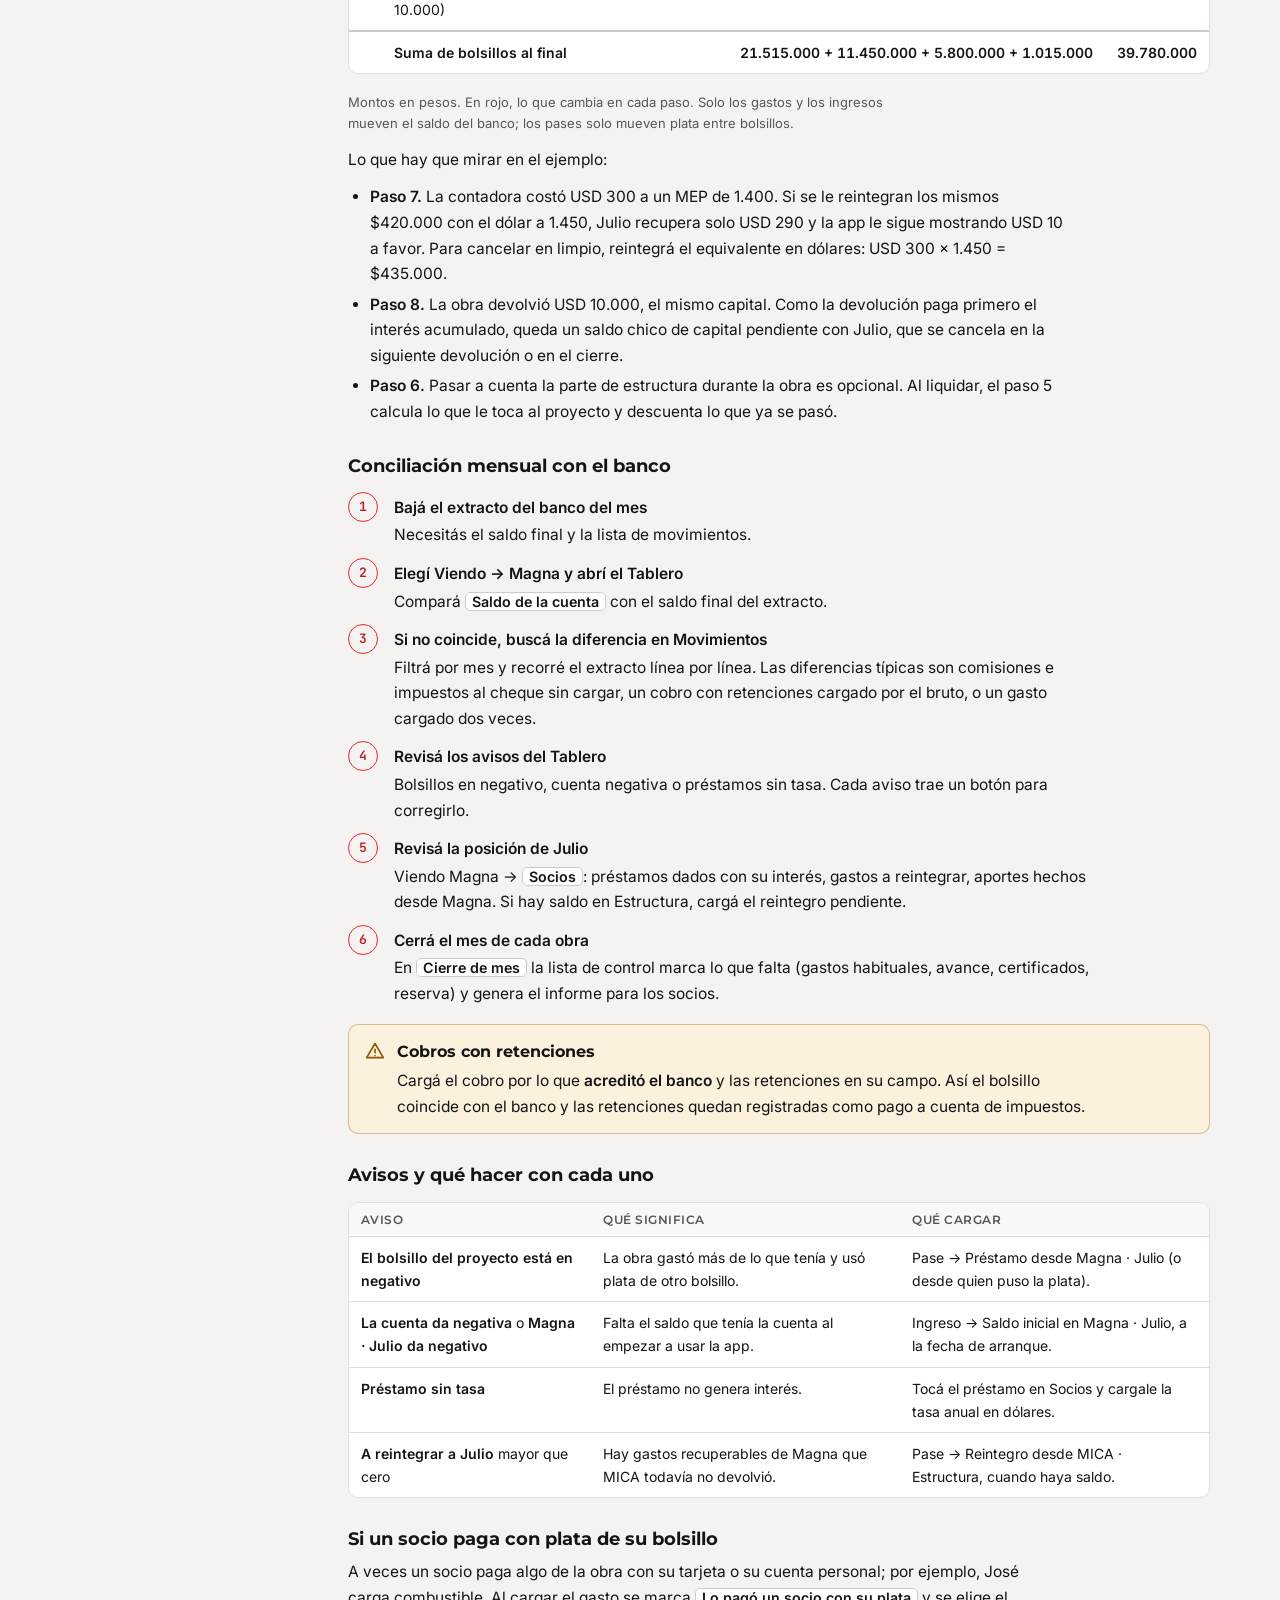
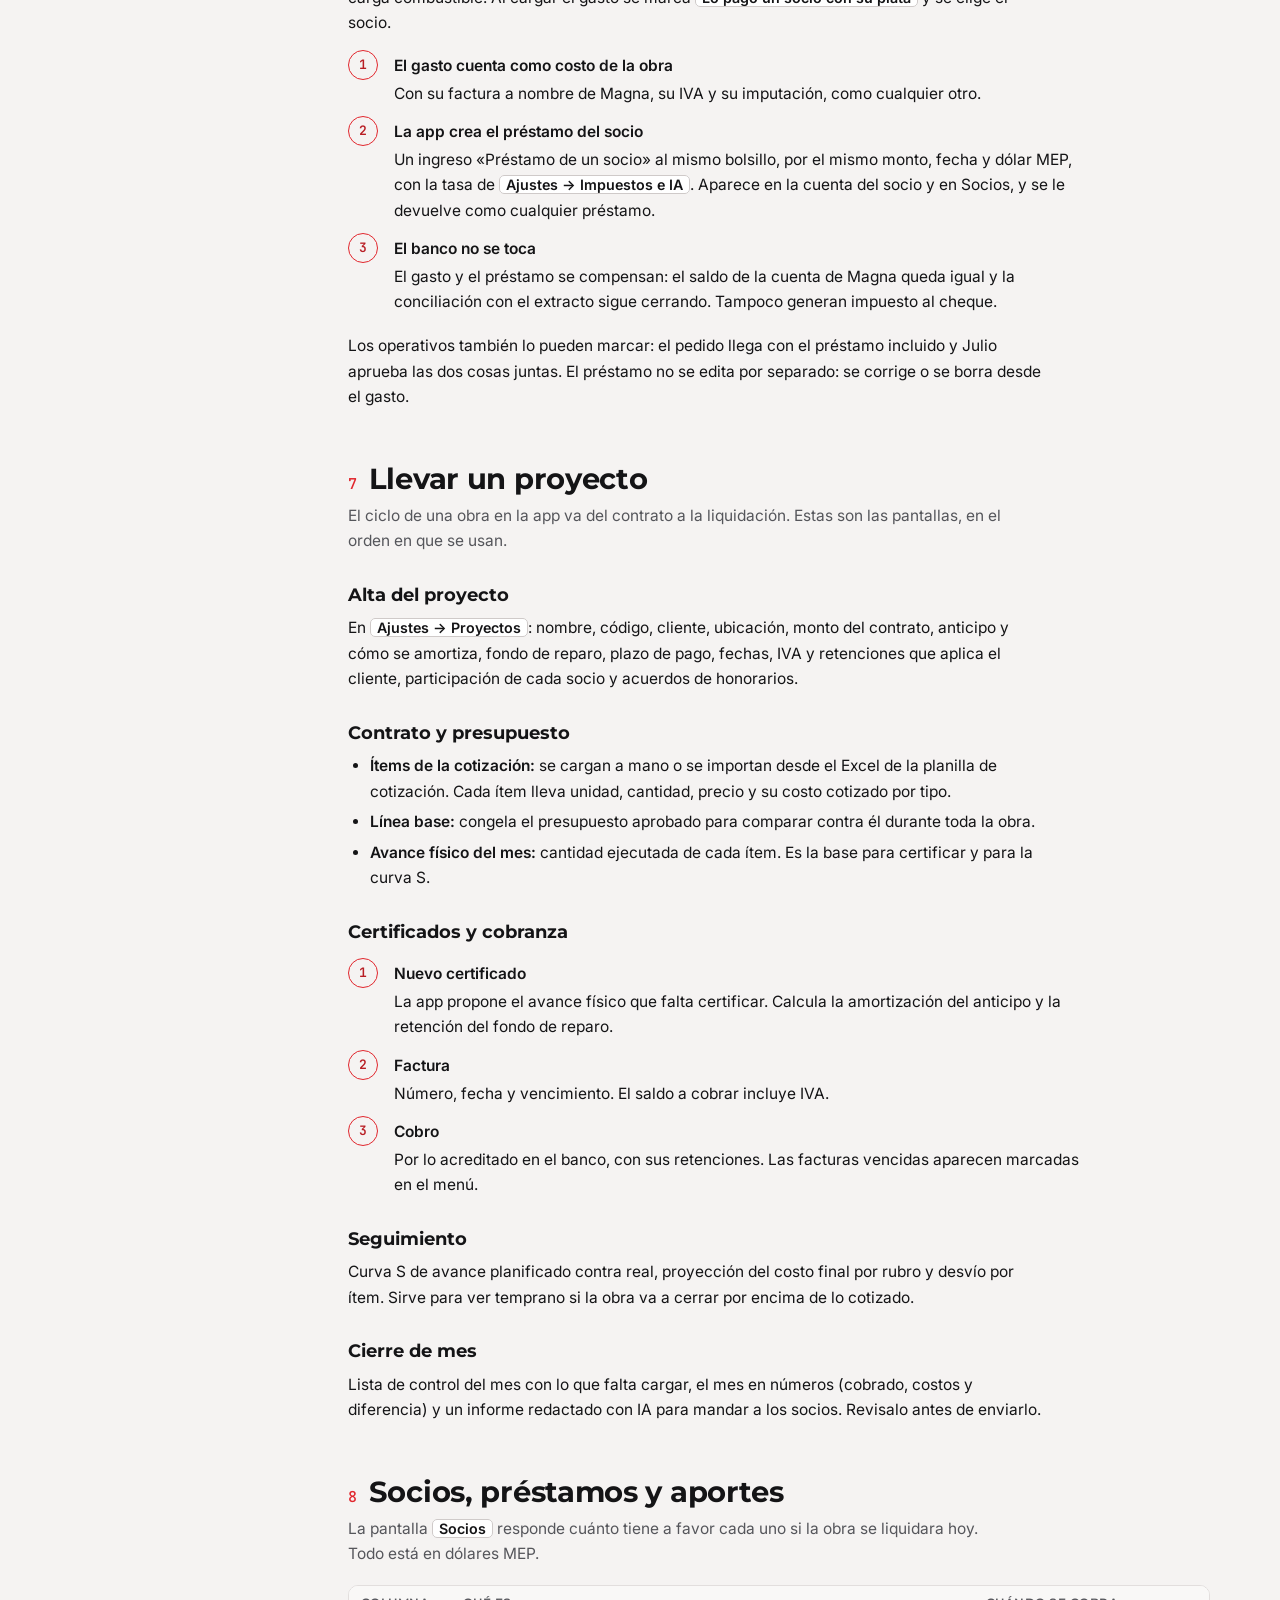
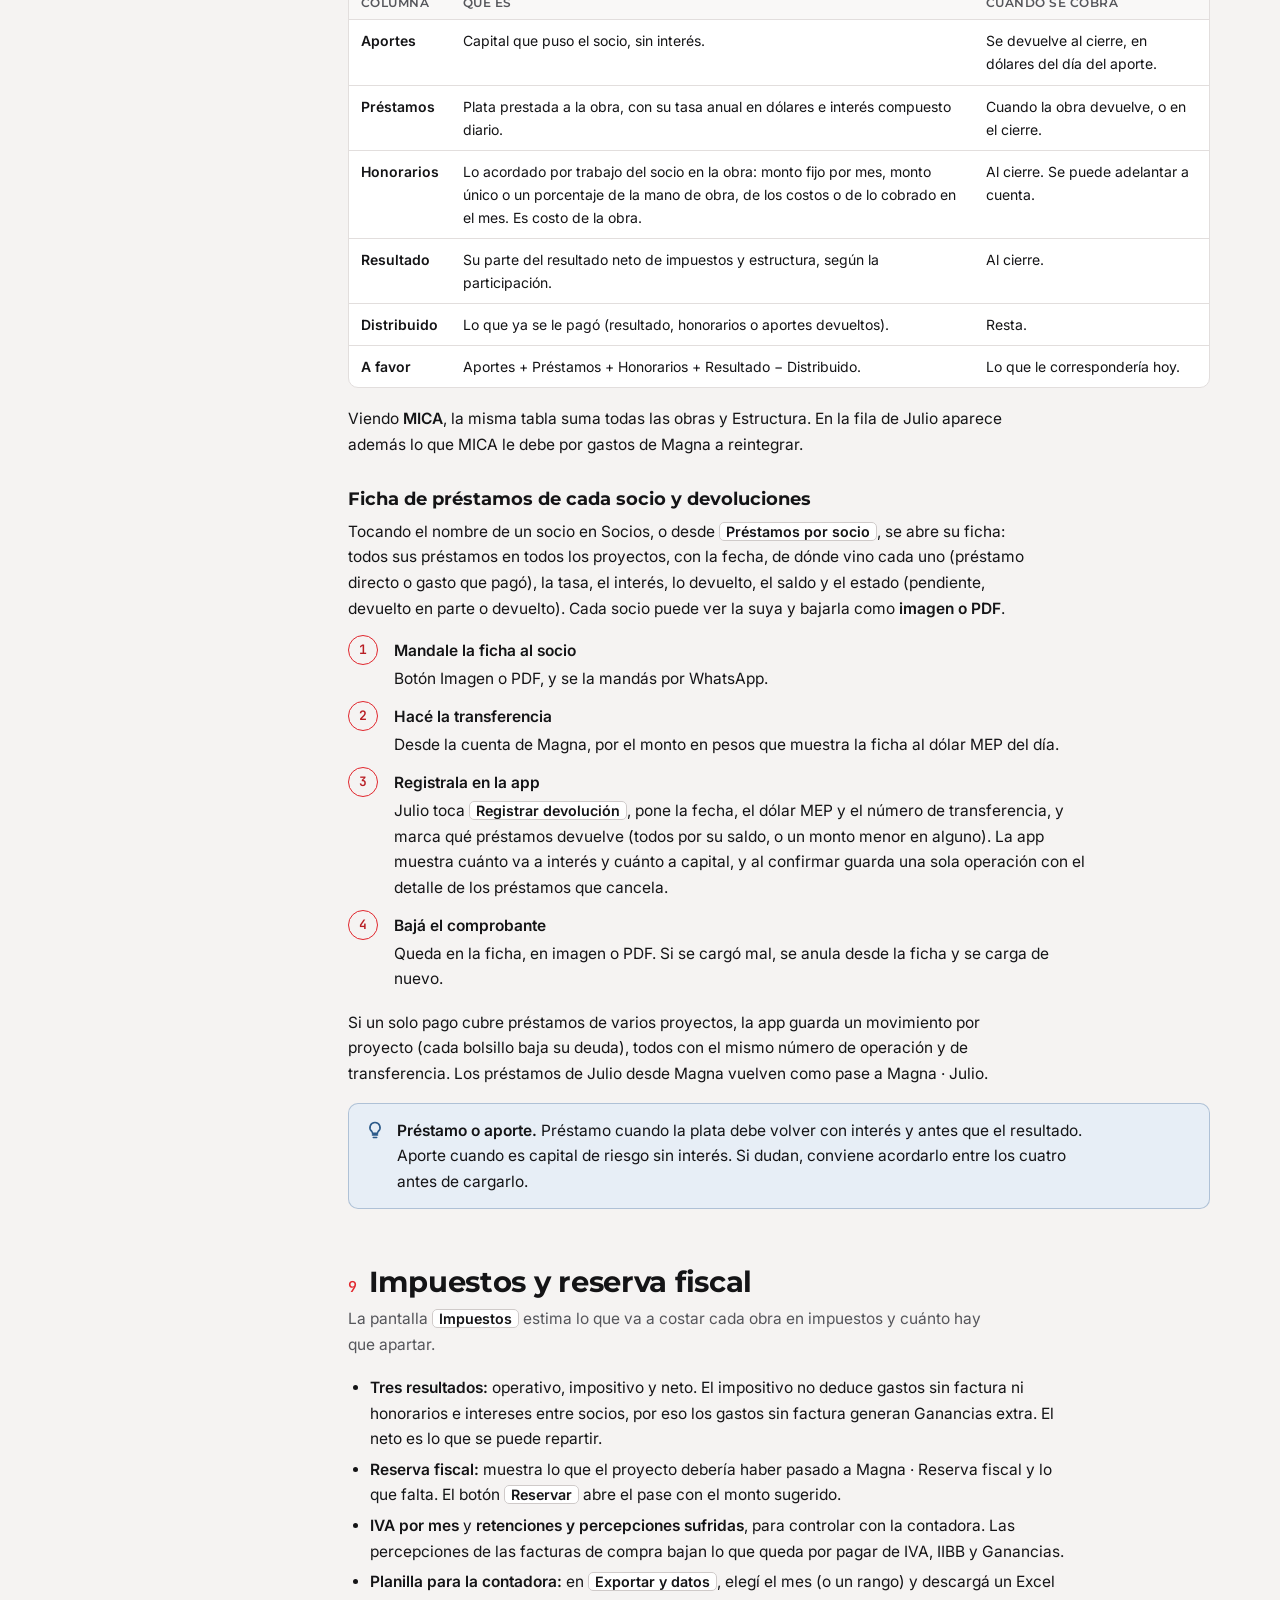
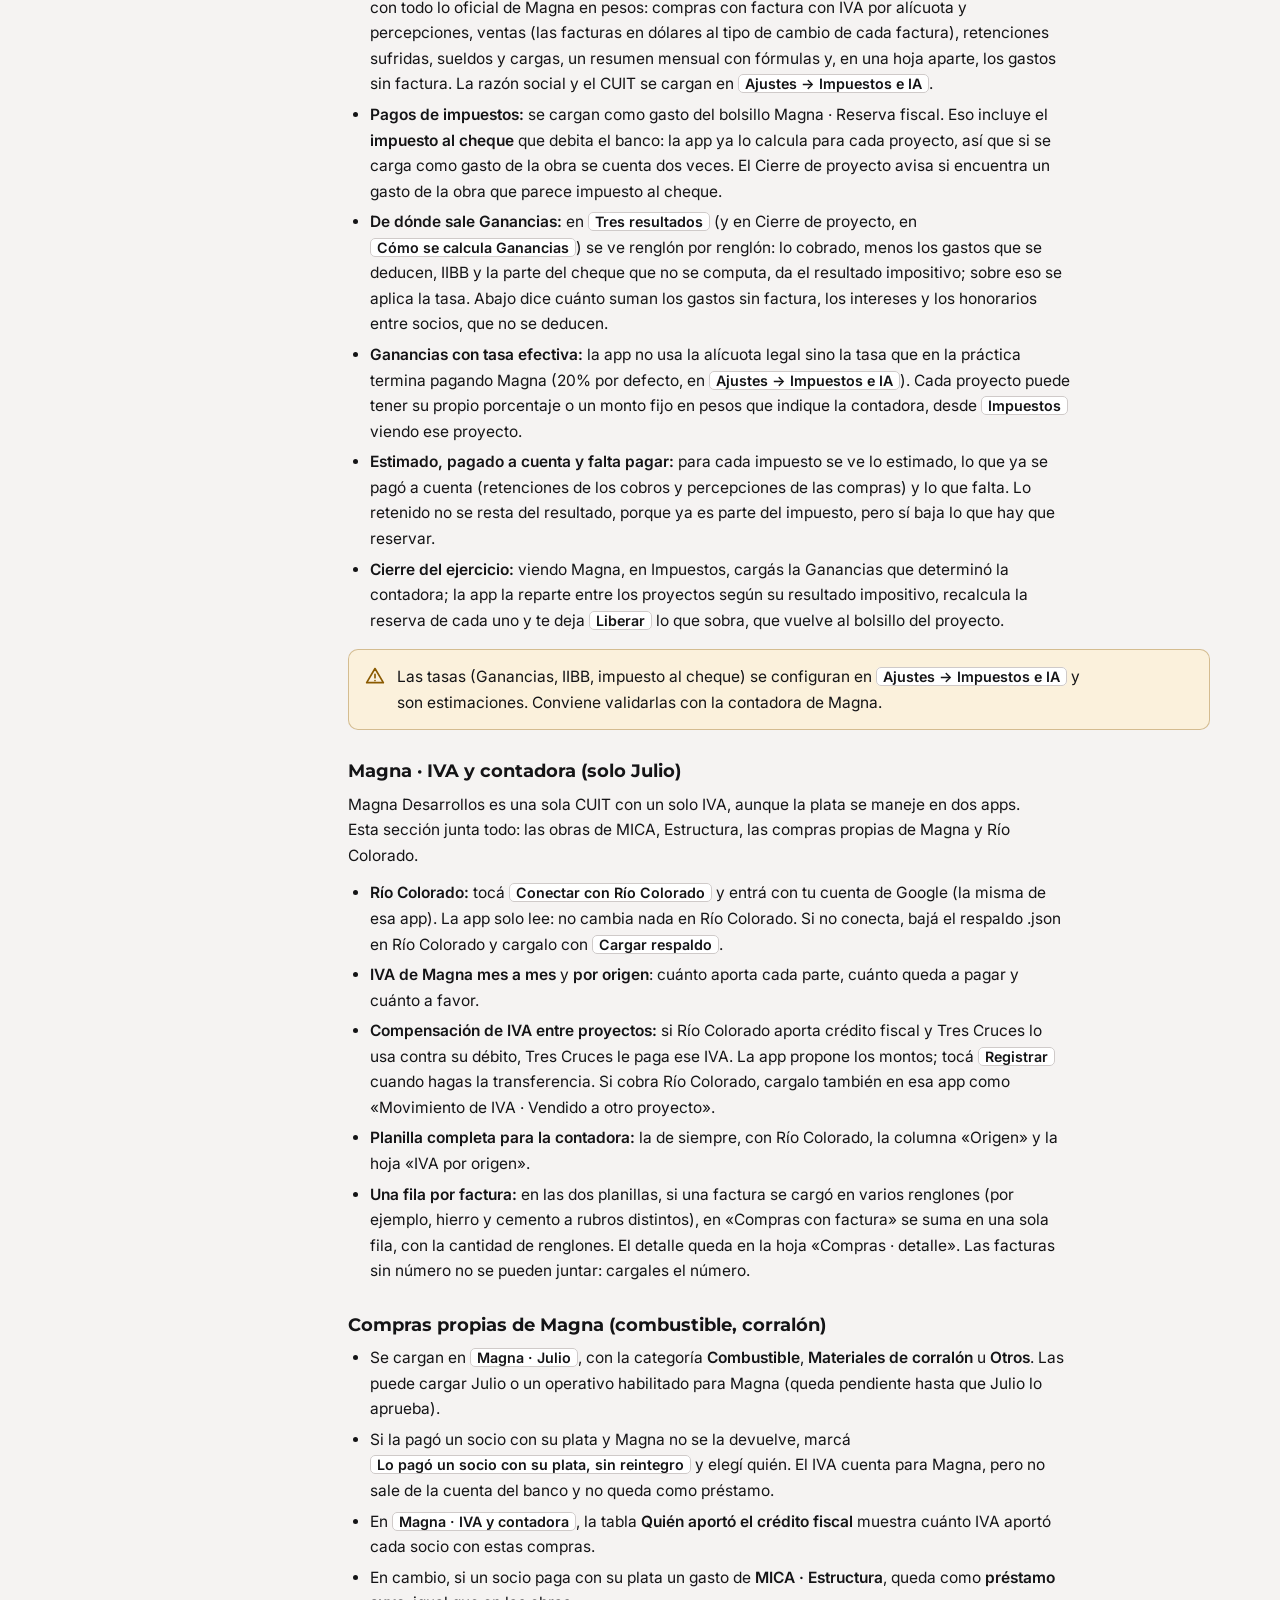
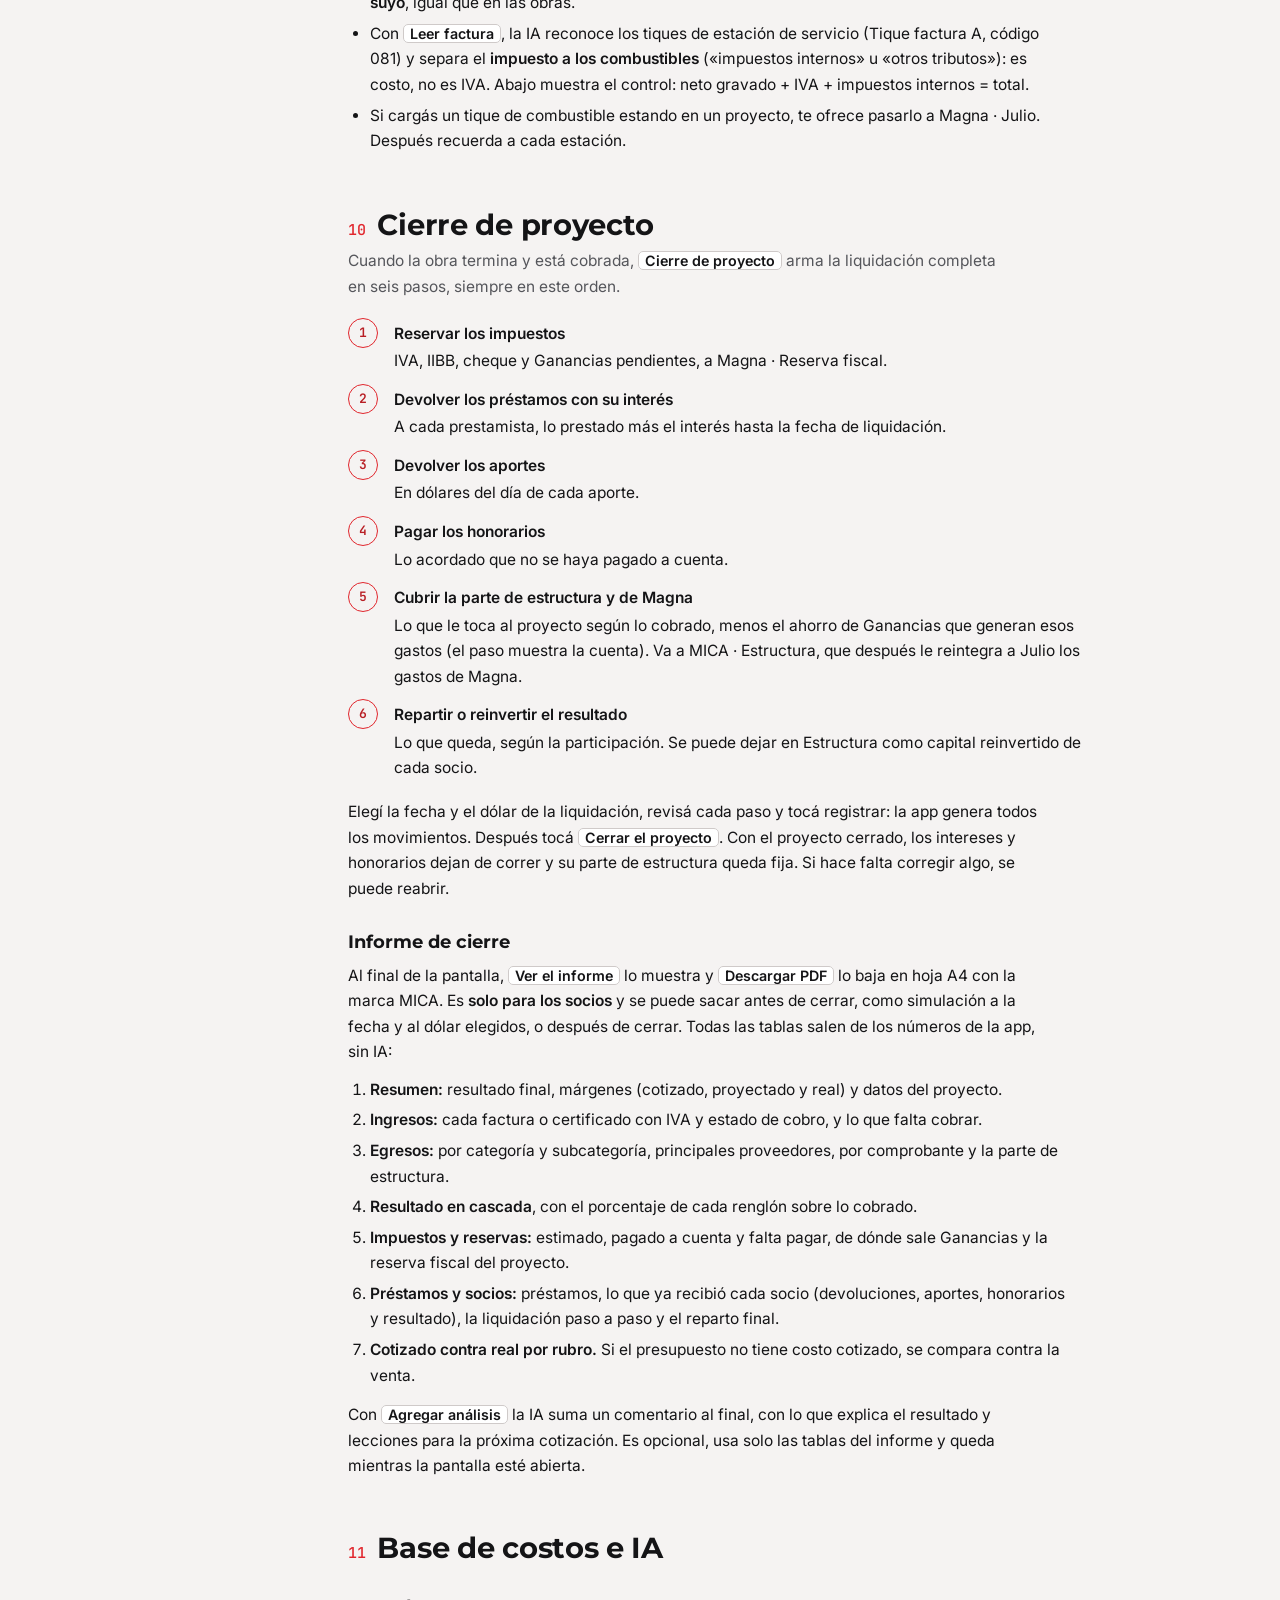
==== commit 080d166a: "Versión 13: planilla de la contadora con una fila por factura - Compras con factura: los renglones d" ====
--- a/ayuda.html
+++ b/ayuda.html
@@ -569,6 +569,7 @@
         <li><strong>IVA de Magna mes a mes</strong> y <strong>por origen</strong>: cuánto aporta cada parte, cuánto queda a pagar y cuánto a favor.</li>
         <li><strong>Compensación de IVA entre proyectos:</strong> si Río Colorado aporta crédito fiscal y Tres Cruces lo usa contra su débito, Tres Cruces le paga ese IVA. La app propone los montos; tocá <span class="ui">Registrar</span> cuando hagas la transferencia. Si cobra Río Colorado, cargalo también en esa app como «Movimiento de IVA · Vendido a otro proyecto».</li>
         <li><strong>Planilla completa para la contadora:</strong> la de siempre, con Río Colorado, la columna «Origen» y la hoja «IVA por origen».</li>
+        <li><strong>Una fila por factura:</strong> en las dos planillas, si una factura se cargó en varios renglones (por ejemplo, hierro y cemento a rubros distintos), en «Compras con factura» se suma en una sola fila, con la cantidad de renglones. El detalle queda en la hoja «Compras · detalle». Las facturas sin número no se pueden juntar: cargales el número.</li>
       </ul>
       <h3>Compras propias de Magna (combustible, corralón)</h3>
       <ul>
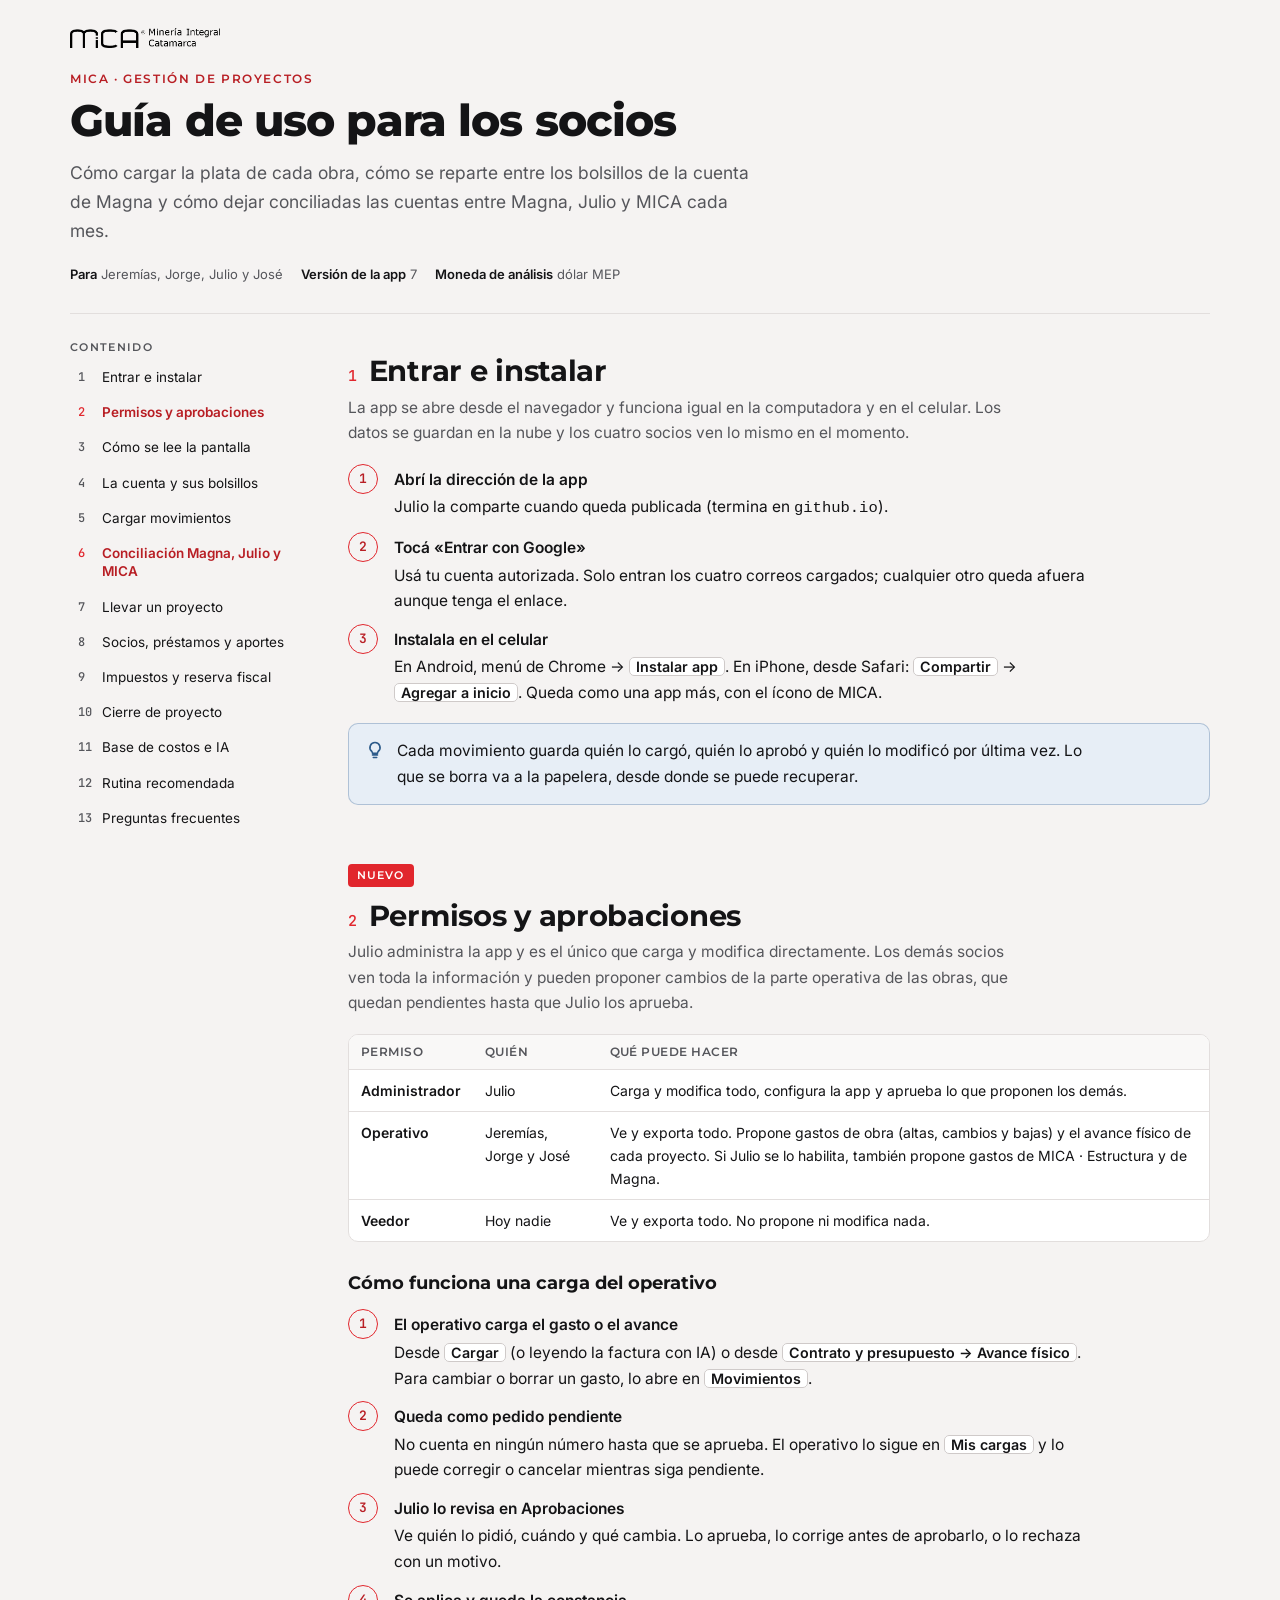
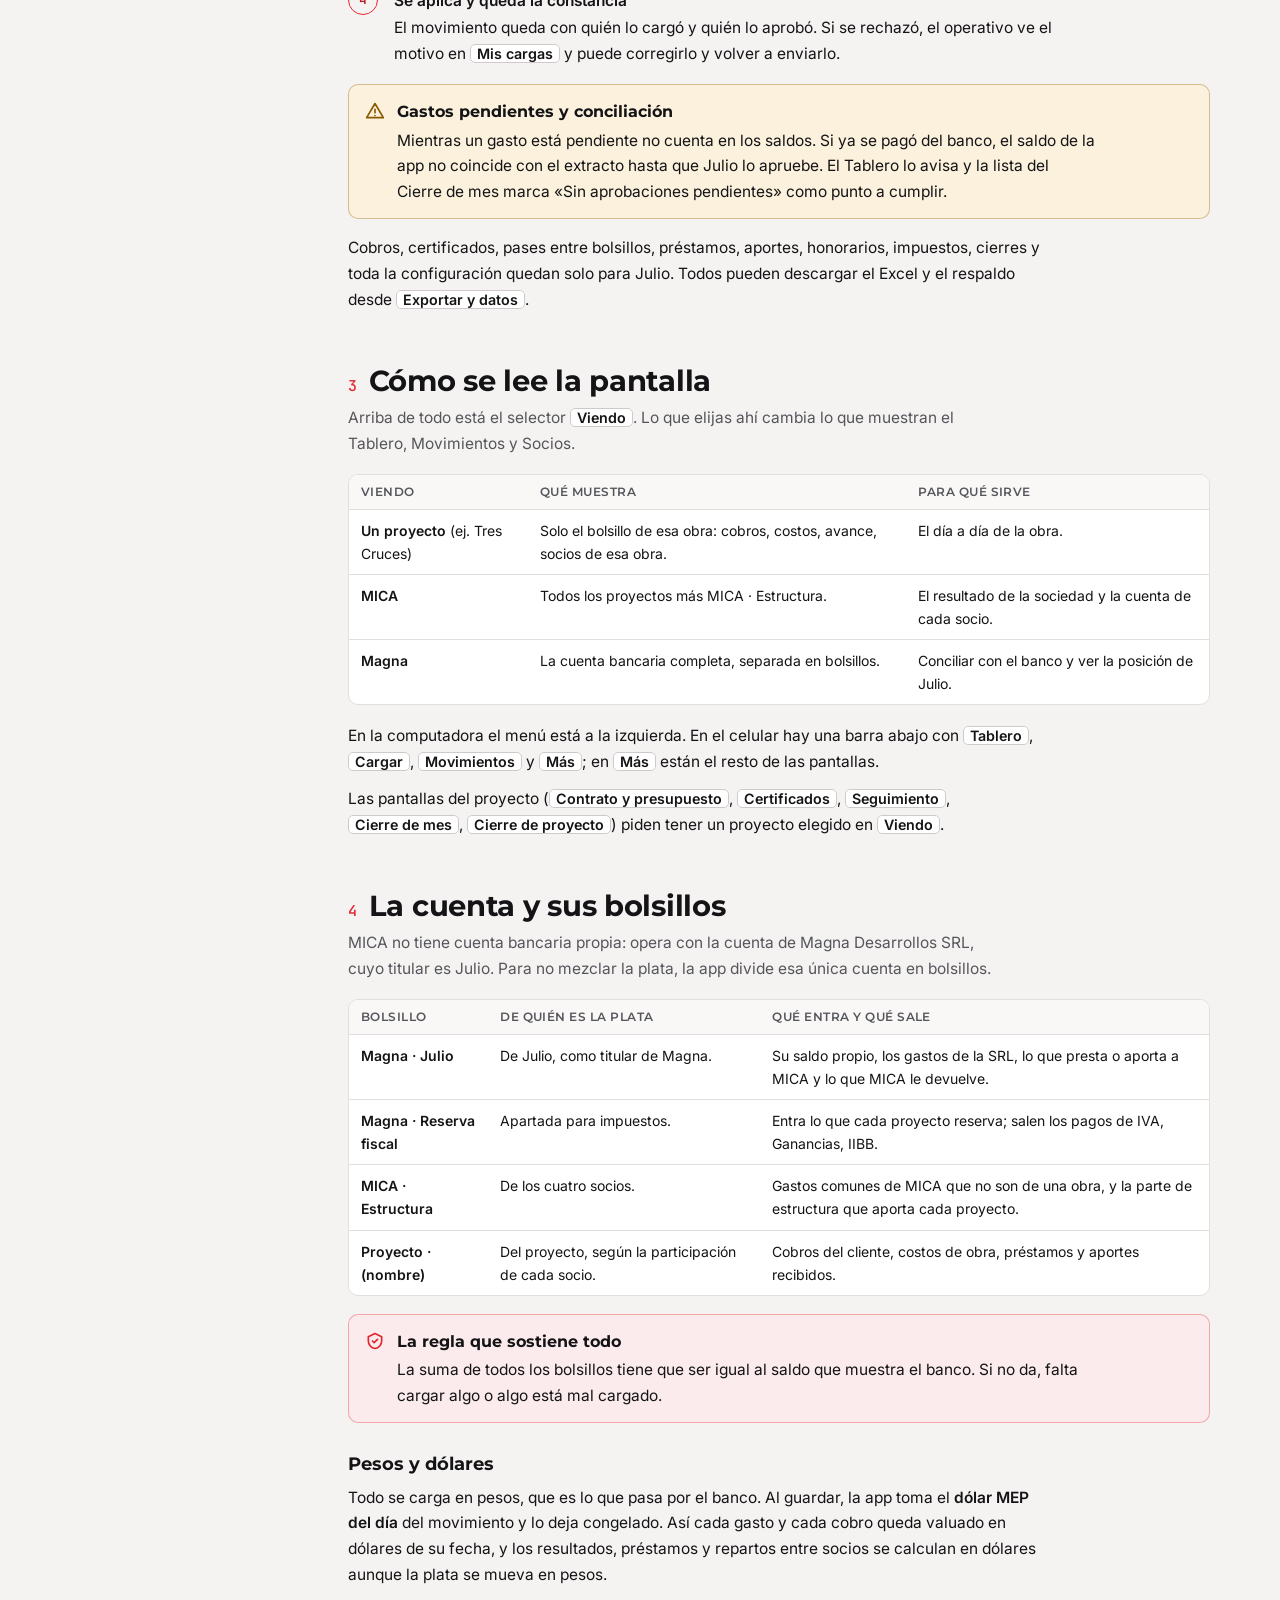
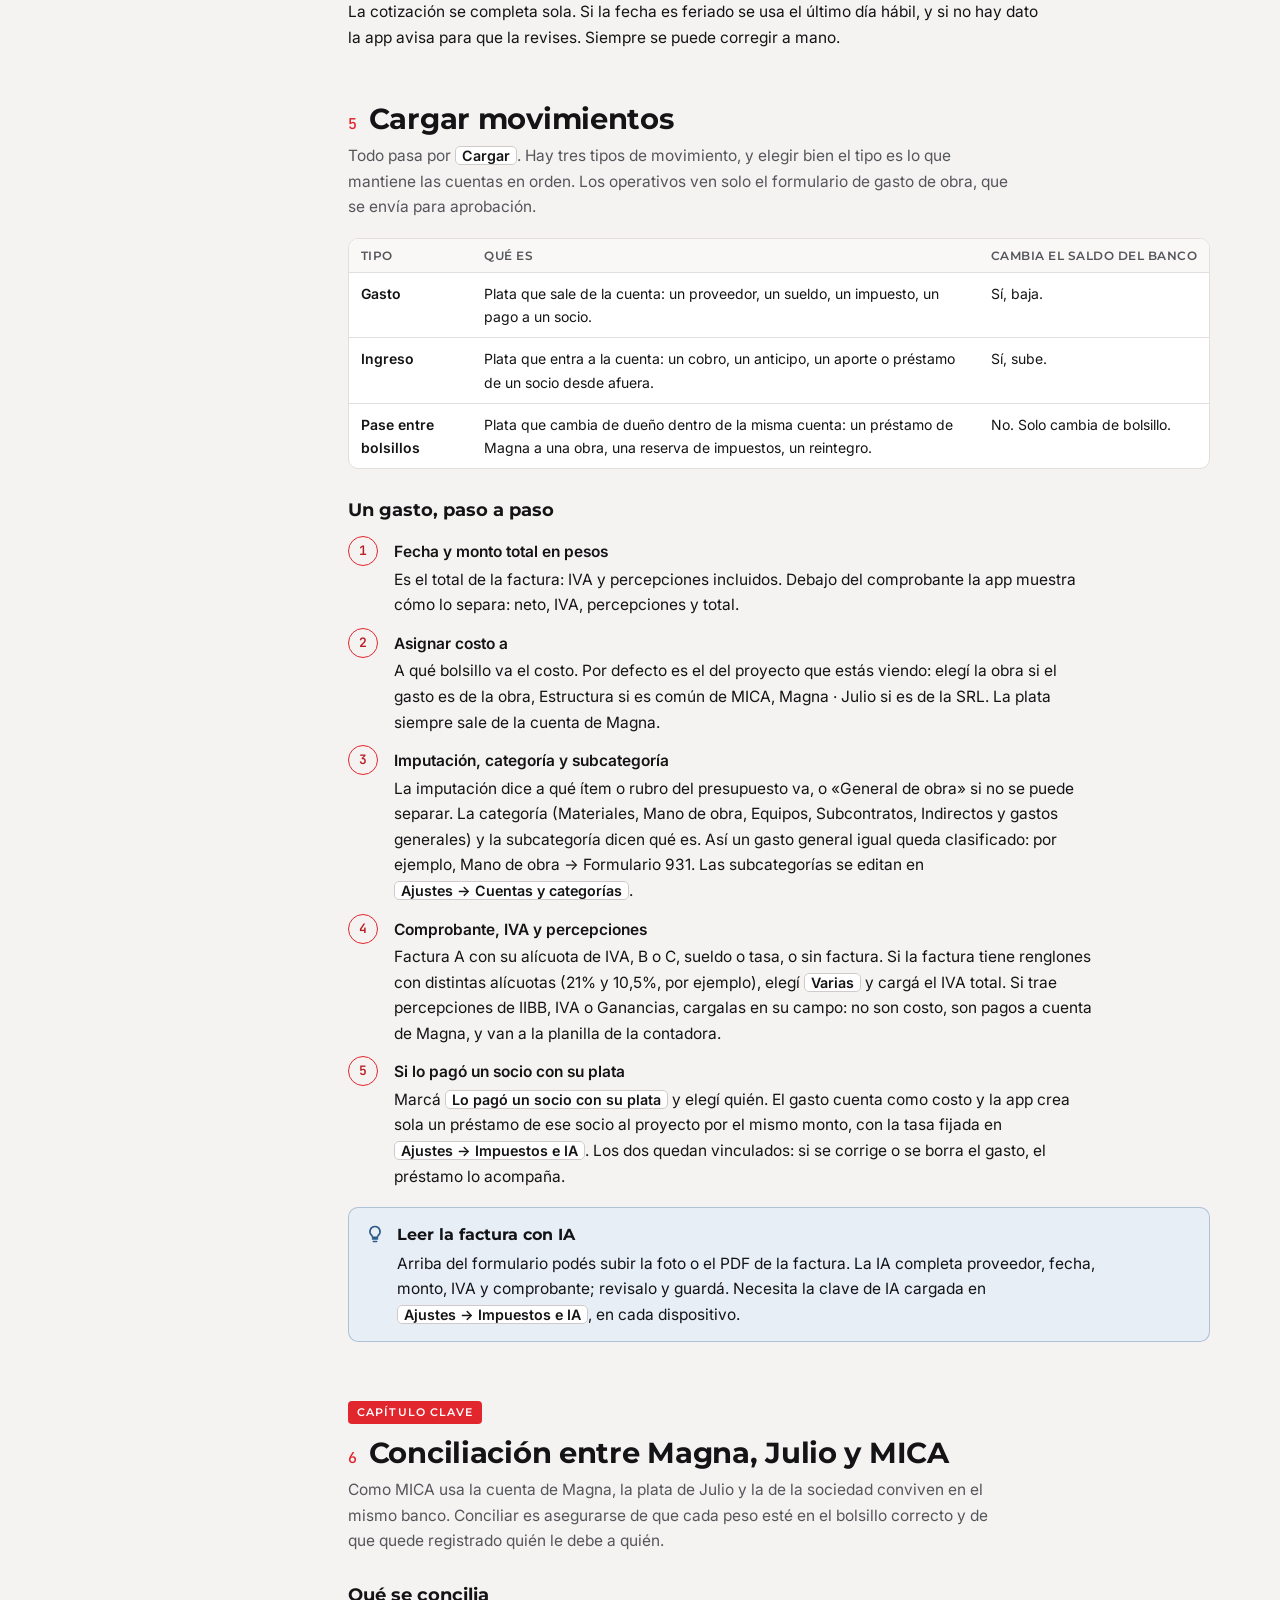
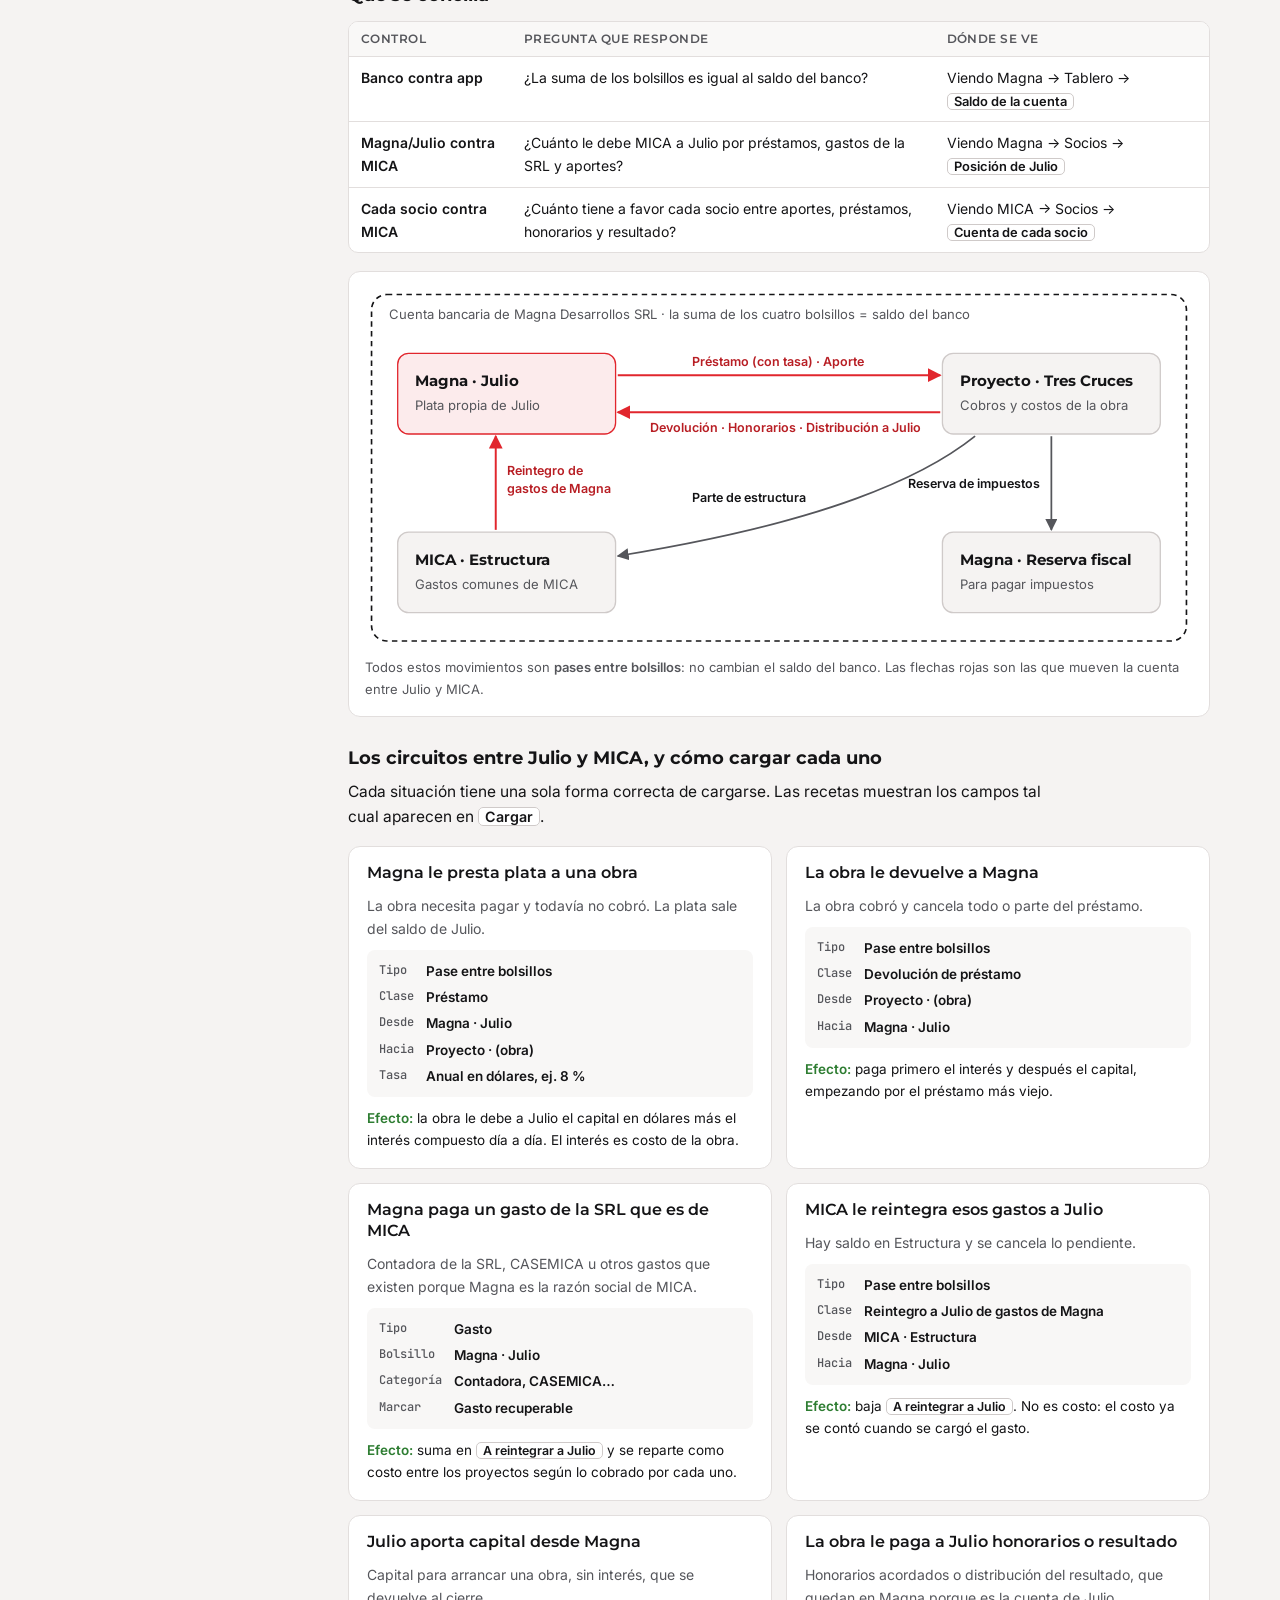
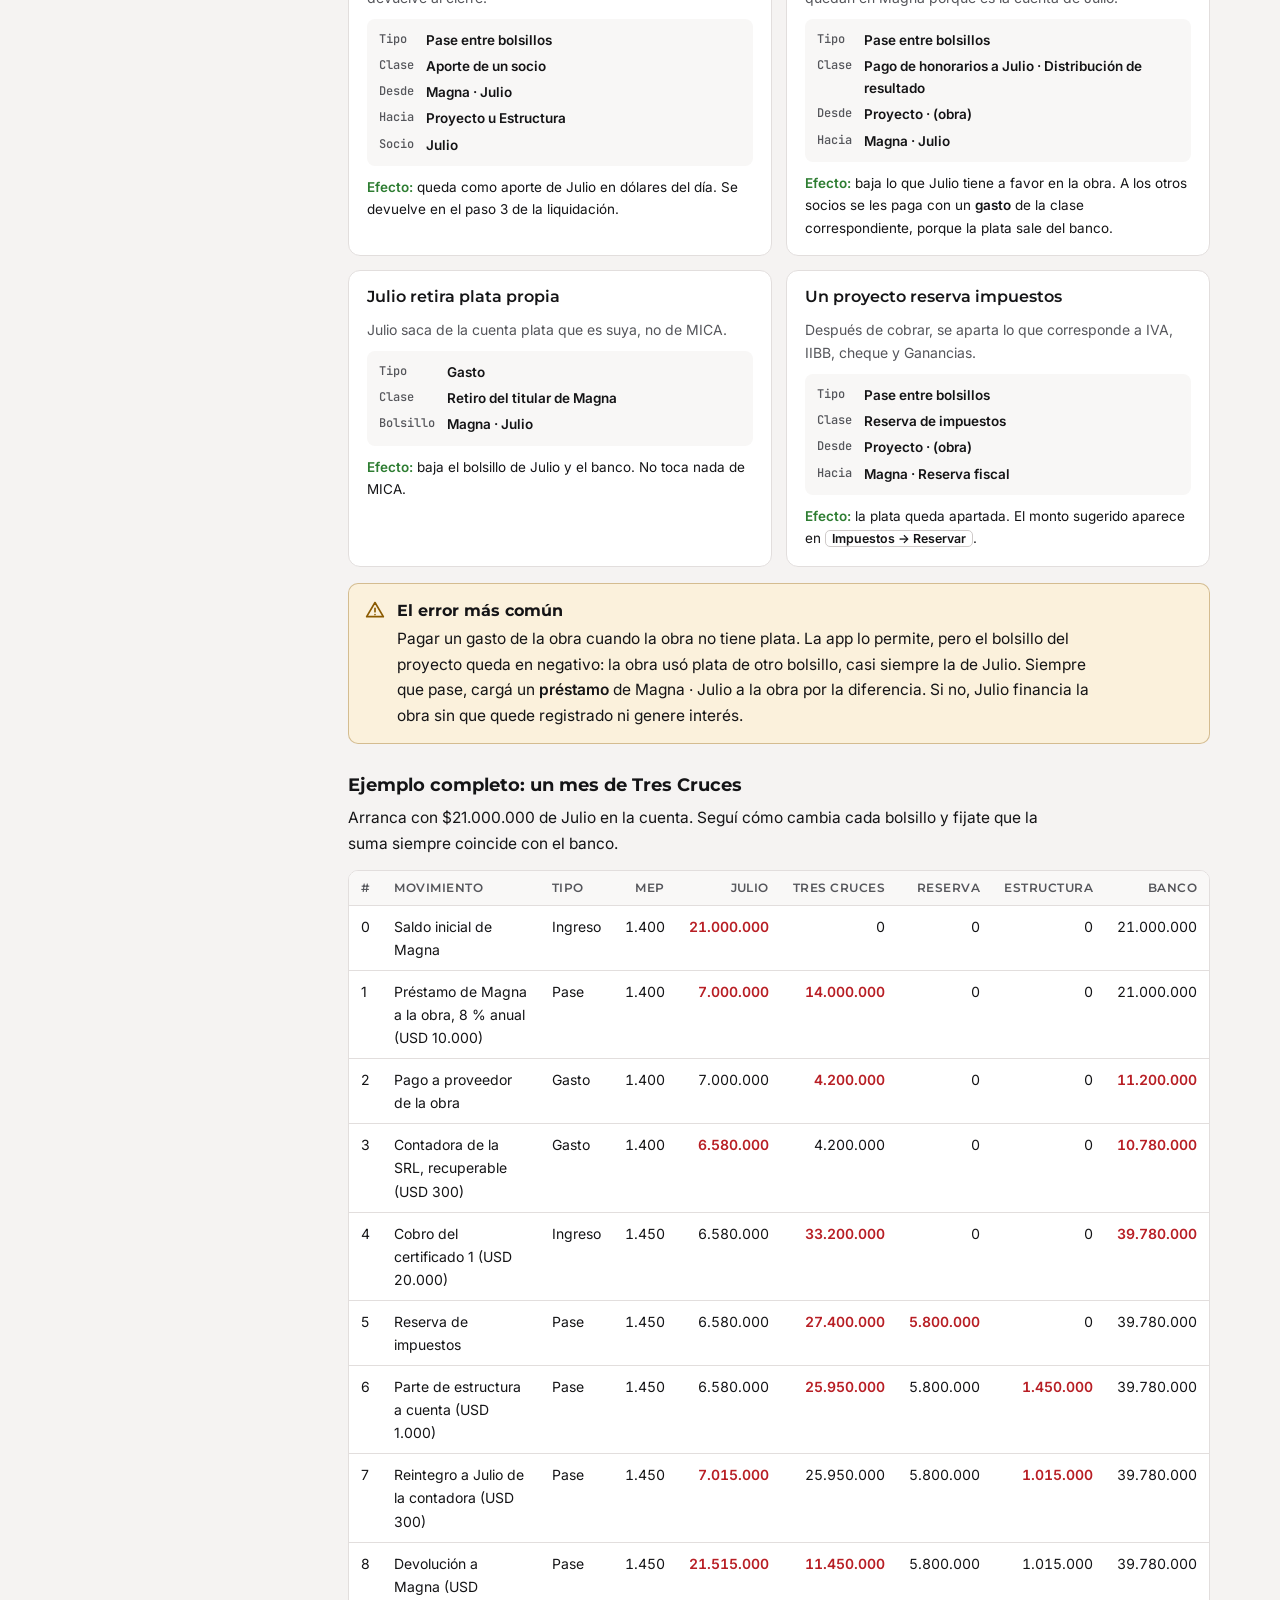
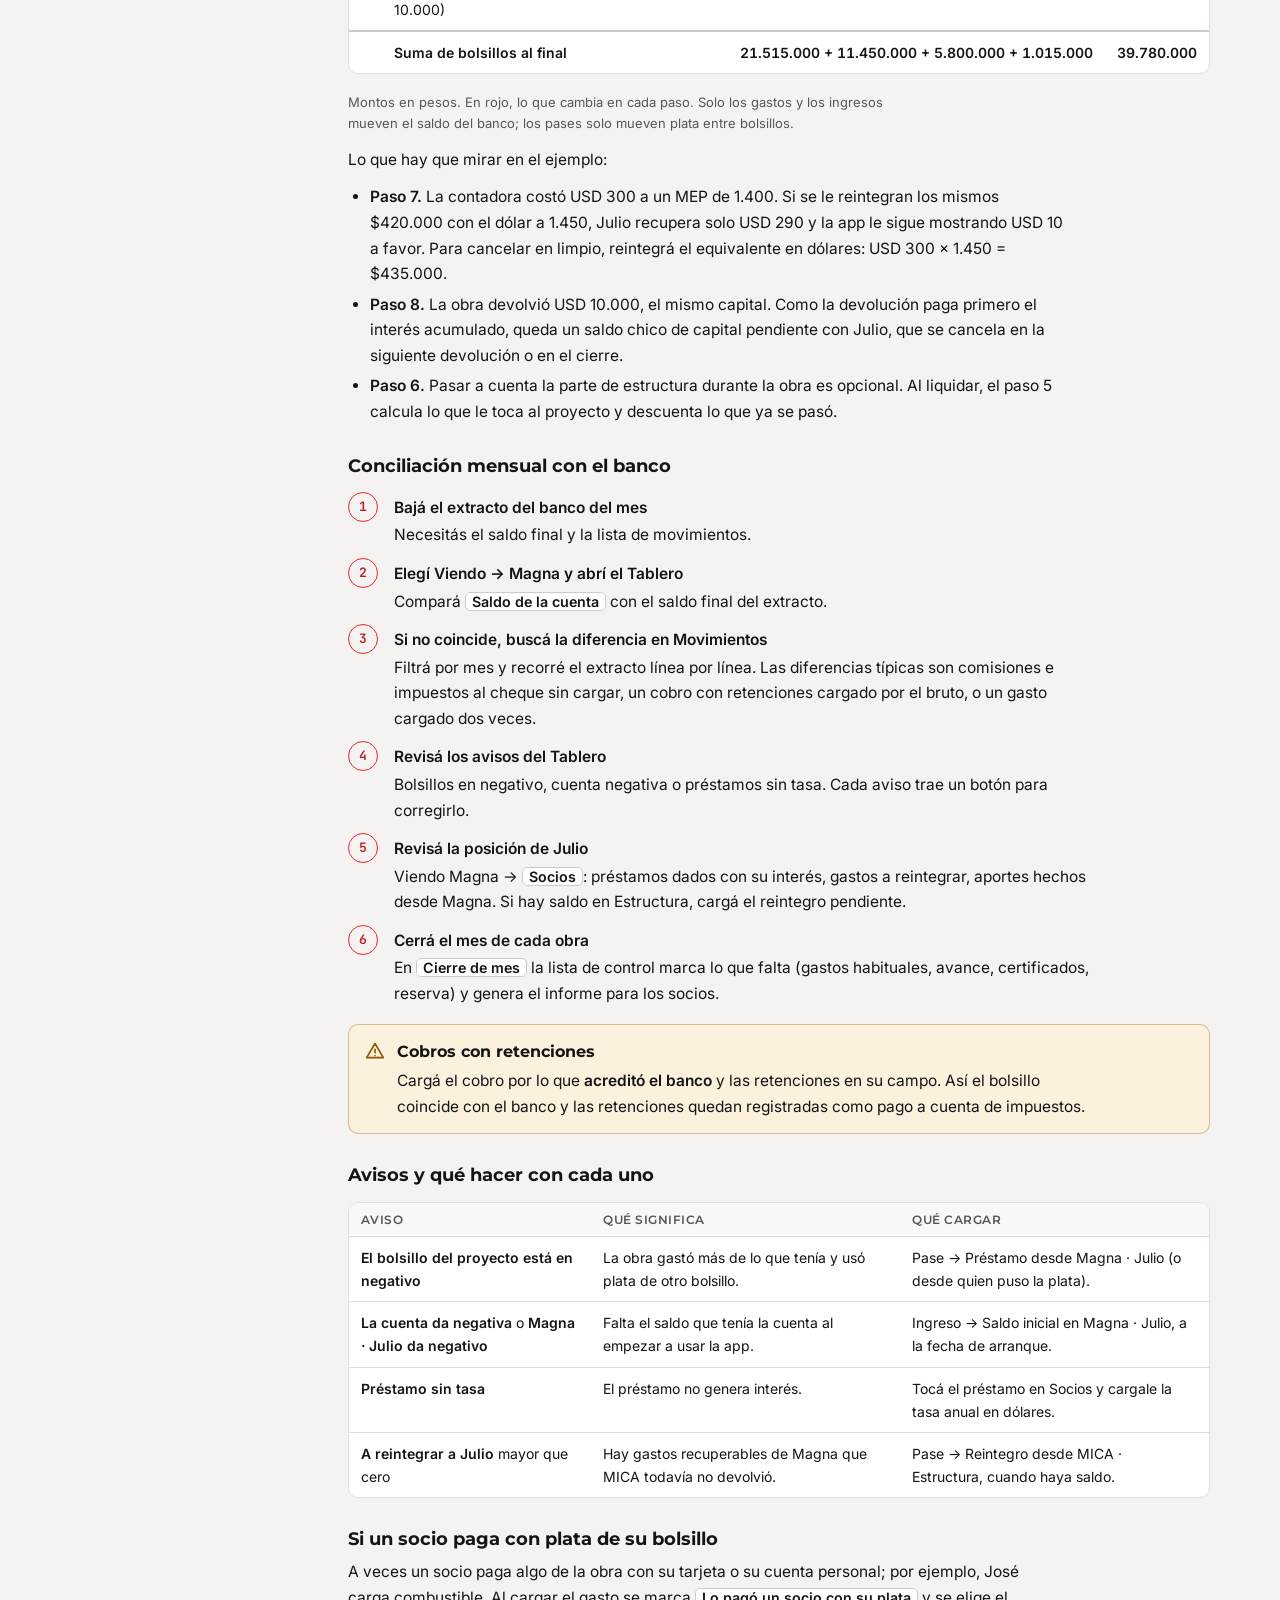
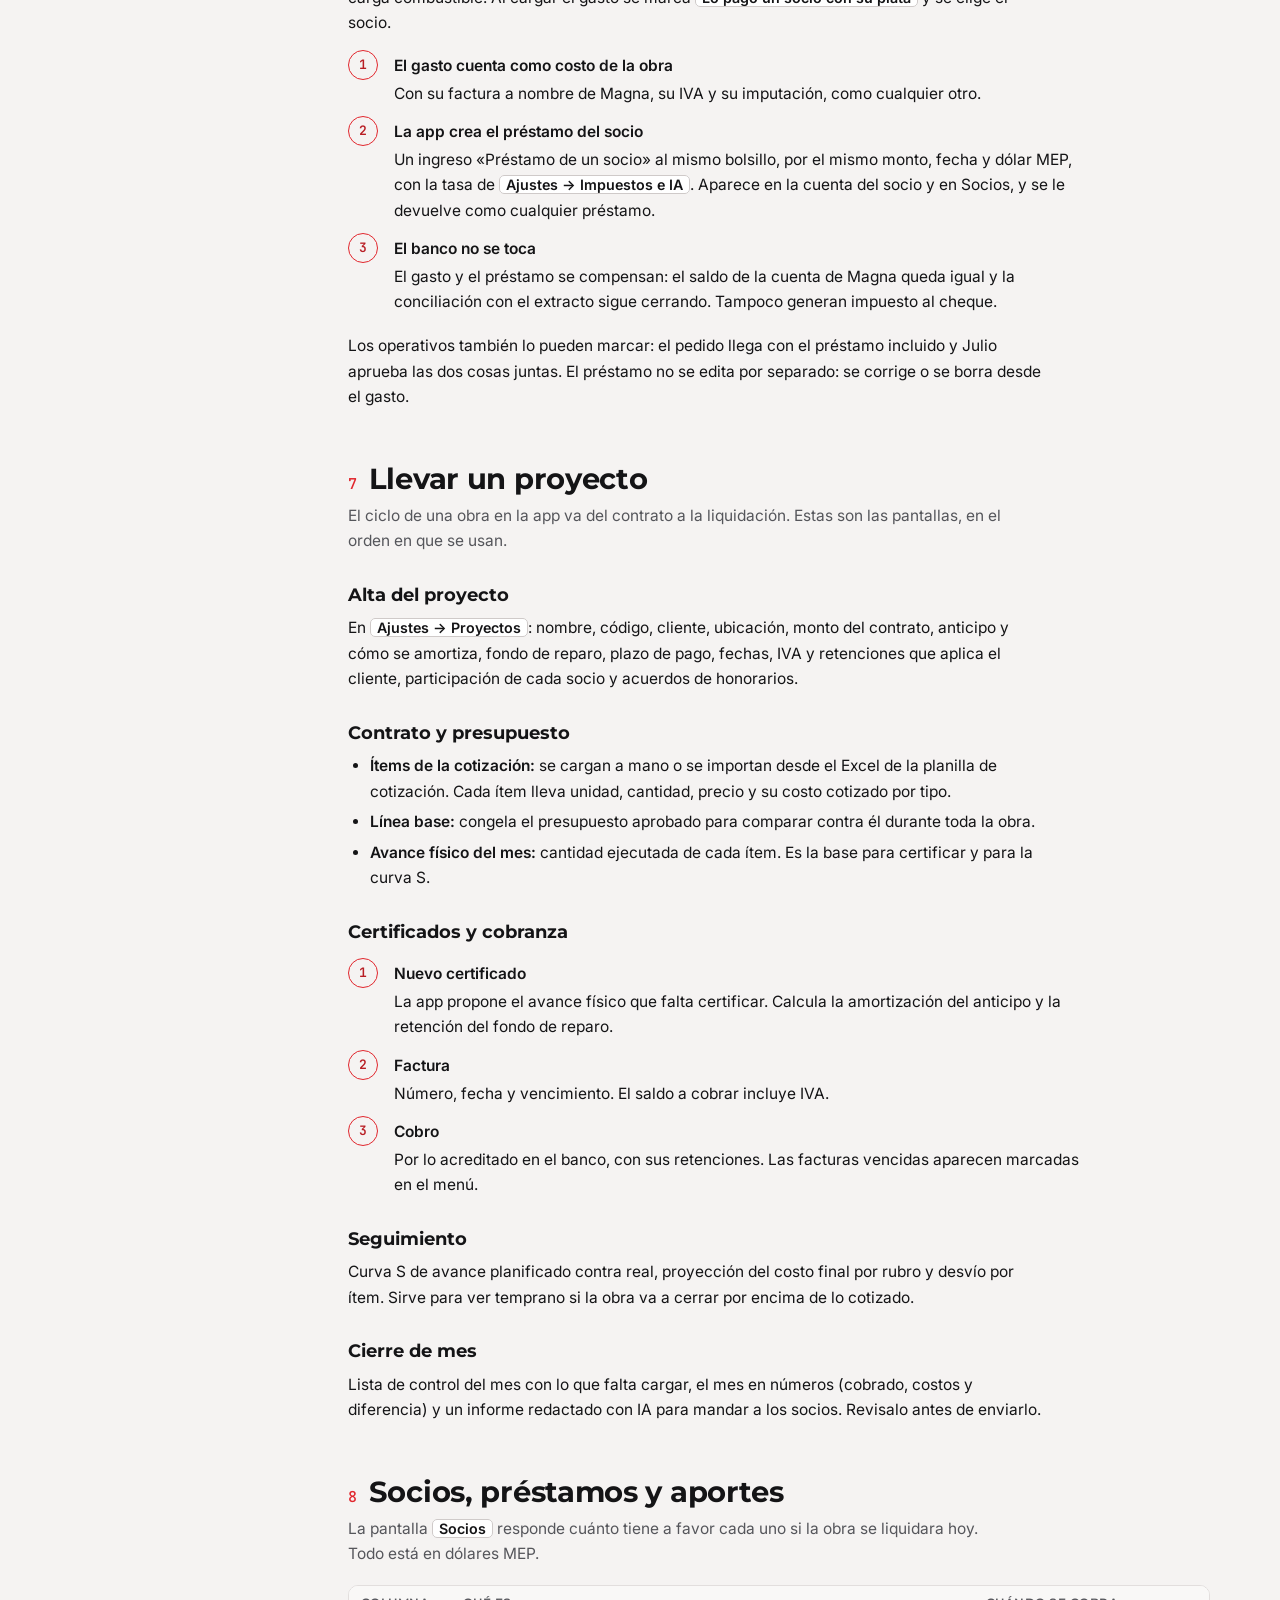
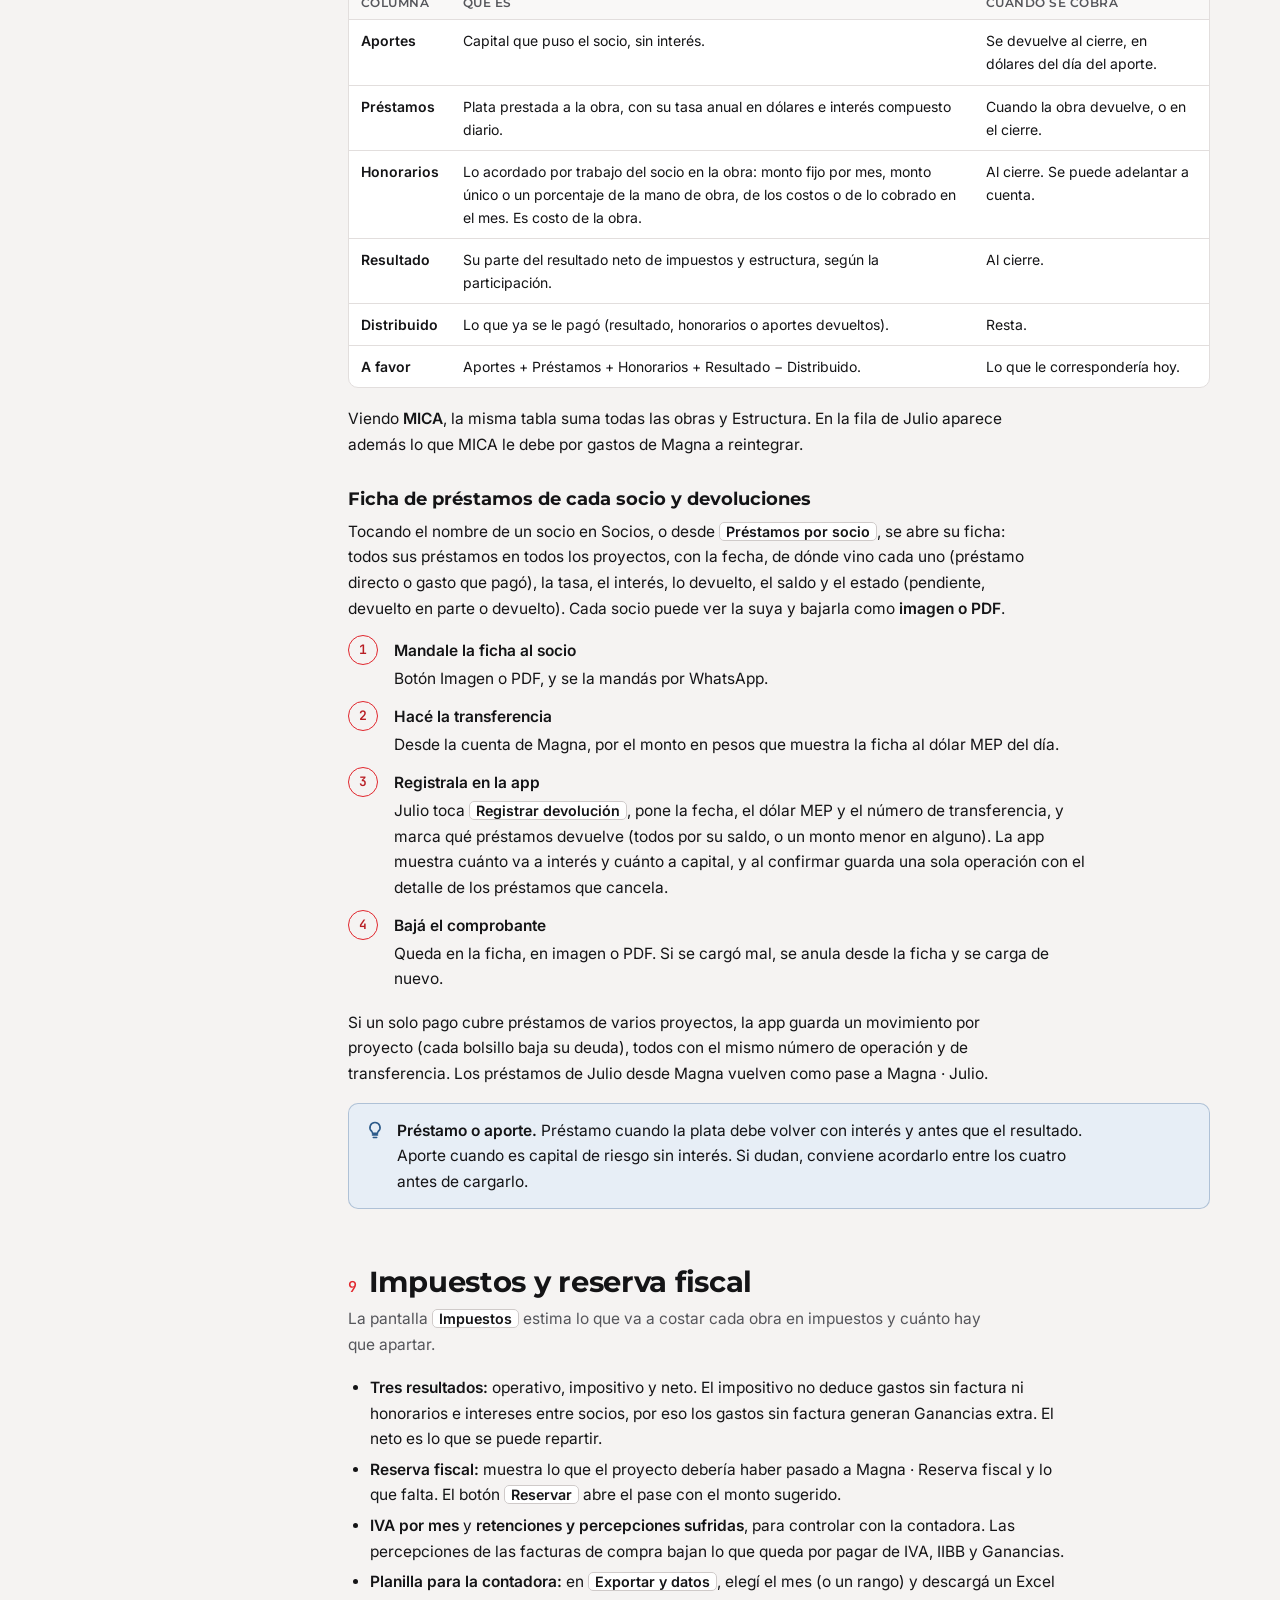
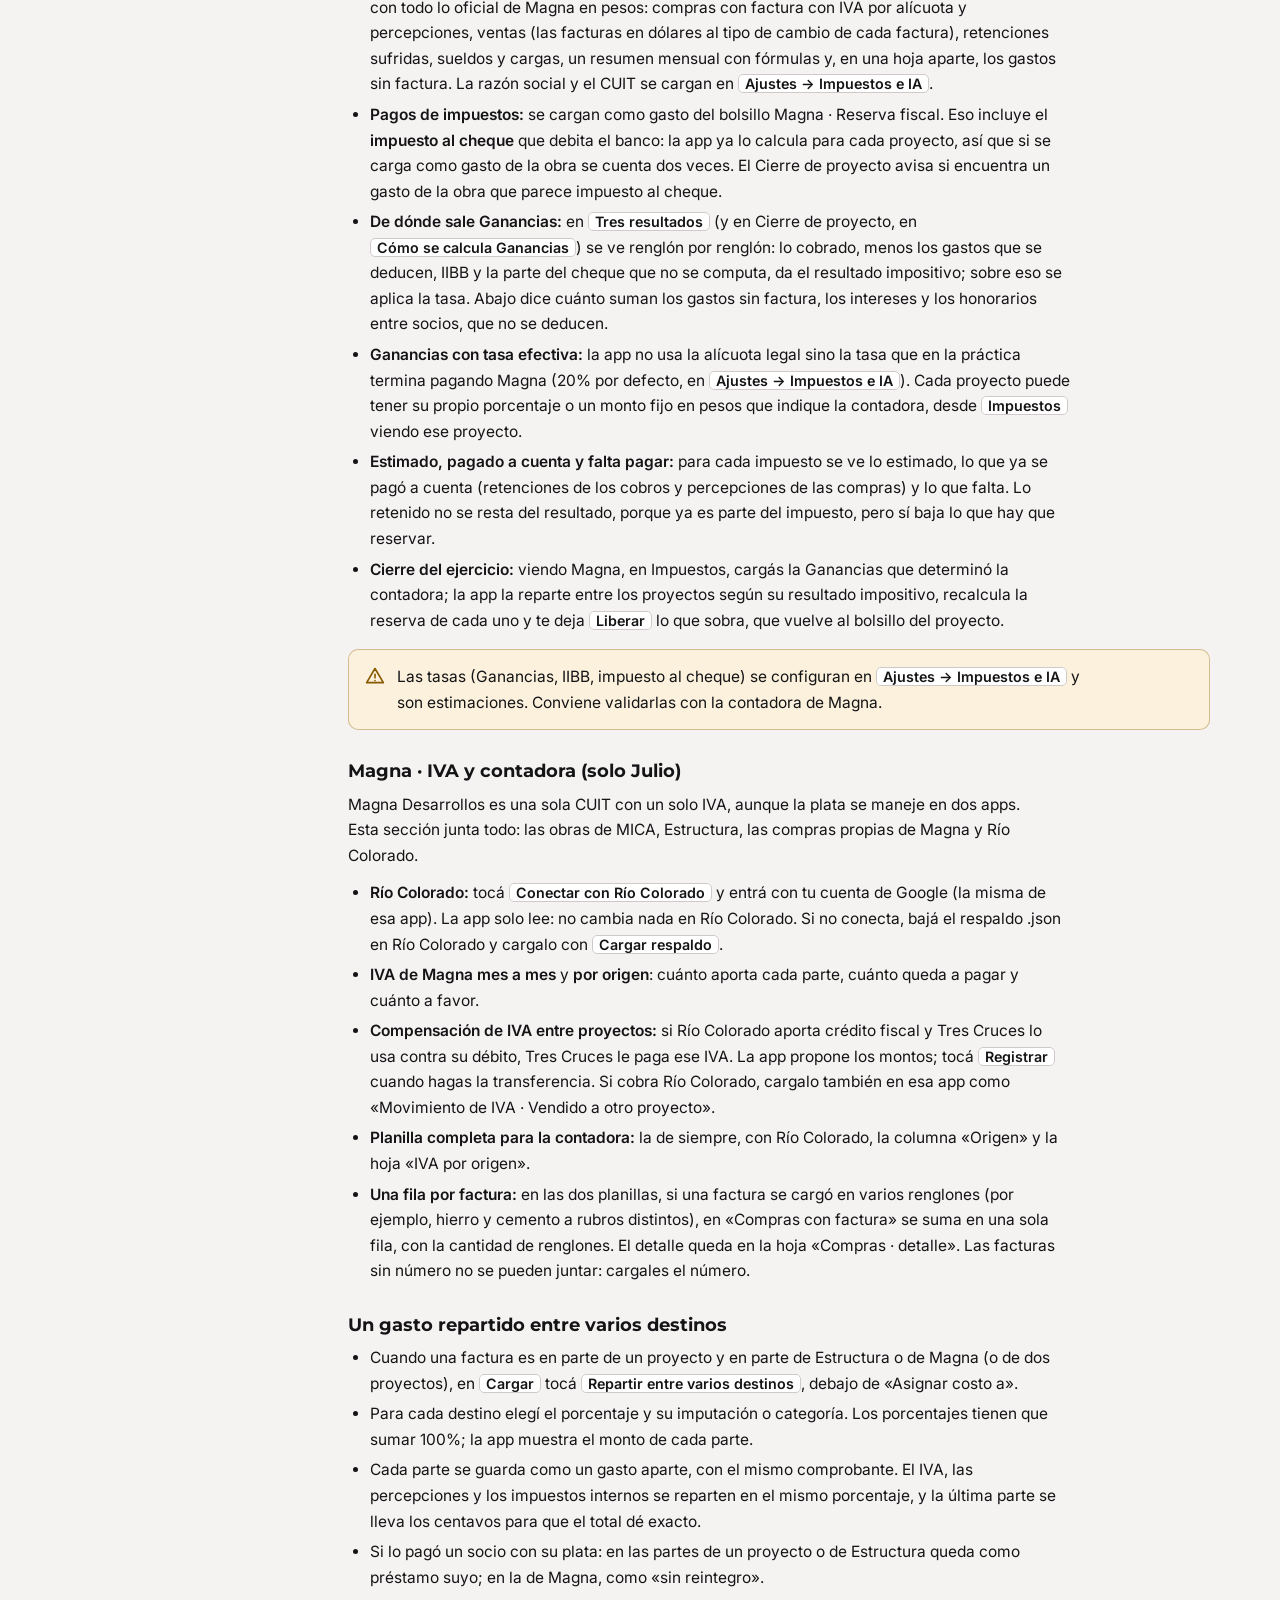
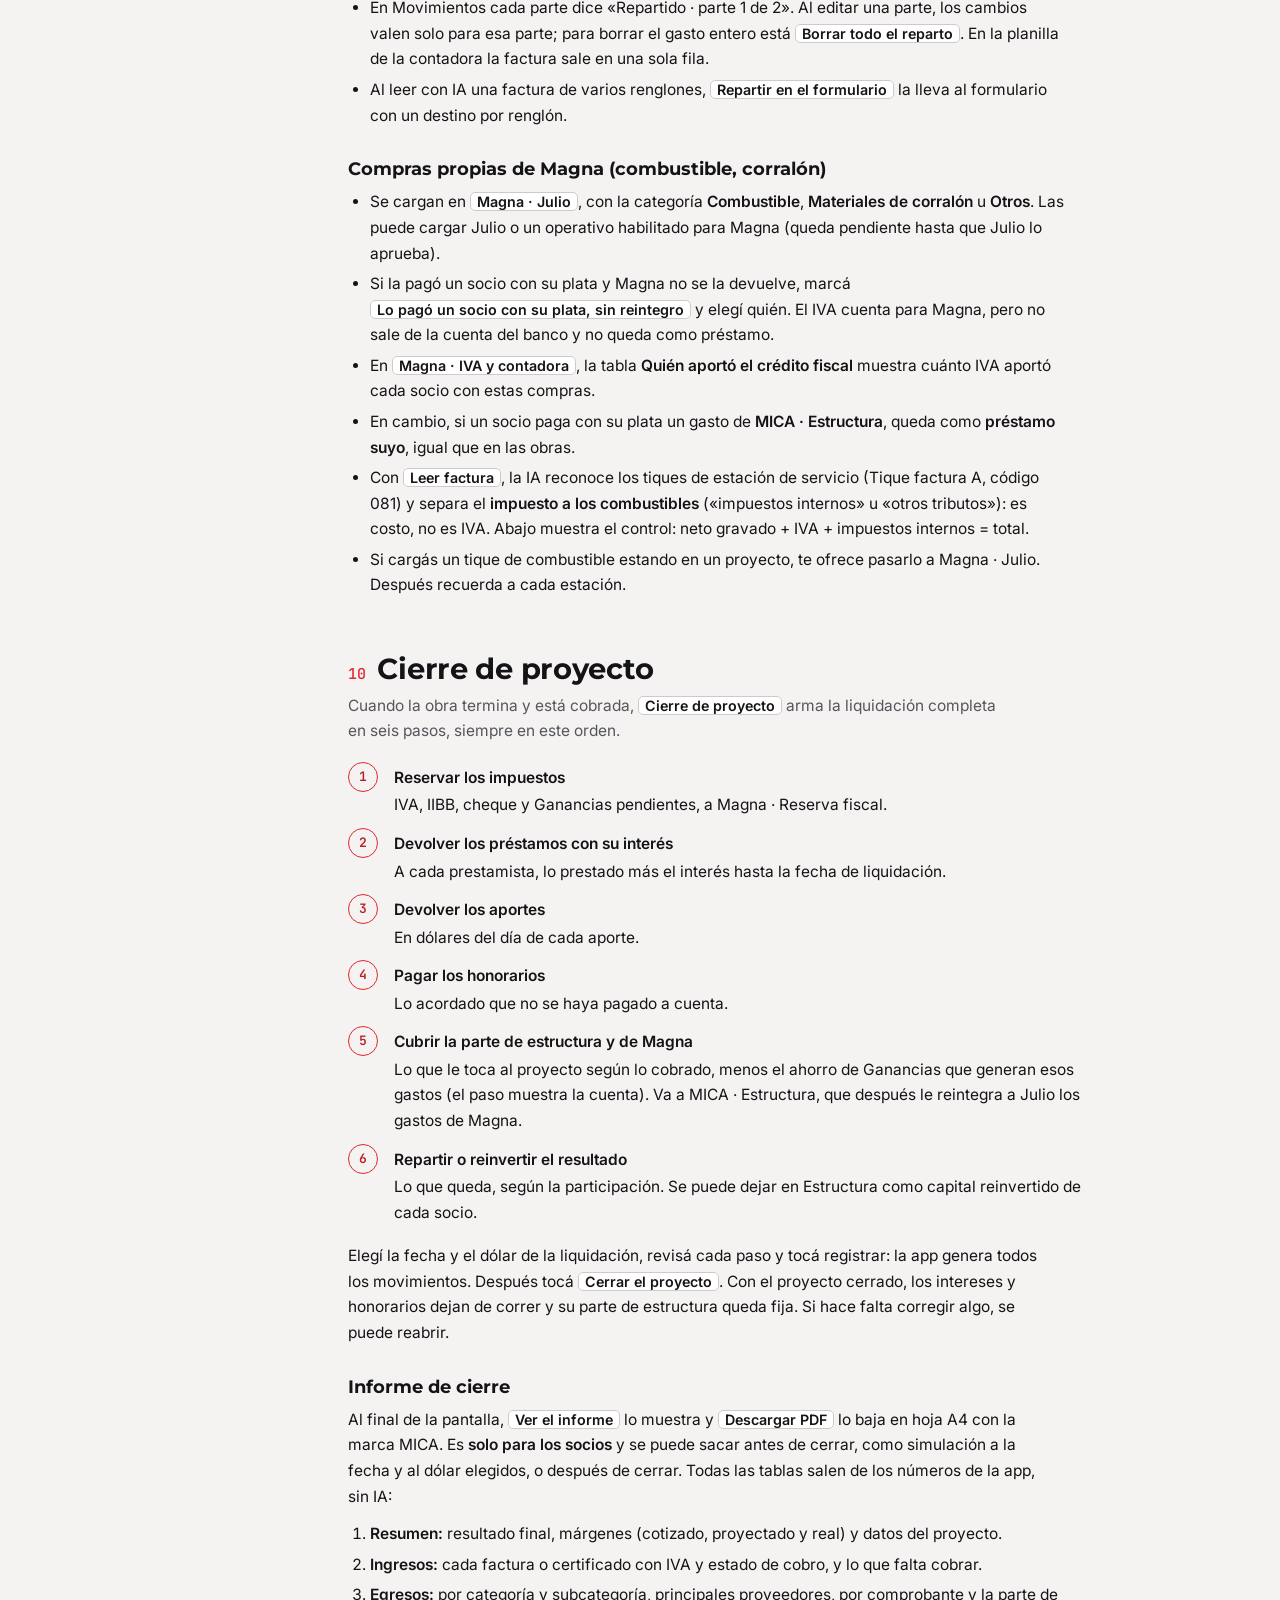
==== commit 880e00bc: "Versión 14: gasto repartido entre varios destinos - Cargar → «Repartir entre varios destinos»: proye" ====
--- a/ayuda.html
+++ b/ayuda.html
@@ -571,6 +571,15 @@
         <li><strong>Planilla completa para la contadora:</strong> la de siempre, con Río Colorado, la columna «Origen» y la hoja «IVA por origen».</li>
         <li><strong>Una fila por factura:</strong> en las dos planillas, si una factura se cargó en varios renglones (por ejemplo, hierro y cemento a rubros distintos), en «Compras con factura» se suma en una sola fila, con la cantidad de renglones. El detalle queda en la hoja «Compras · detalle». Las facturas sin número no se pueden juntar: cargales el número.</li>
       </ul>
+      <h3>Un gasto repartido entre varios destinos</h3>
+      <ul>
+        <li>Cuando una factura es en parte de un proyecto y en parte de Estructura o de Magna (o de dos proyectos), en <span class="ui">Cargar</span> tocá <span class="ui">Repartir entre varios destinos</span>, debajo de «Asignar costo a».</li>
+        <li>Para cada destino elegí el porcentaje y su imputación o categoría. Los porcentajes tienen que sumar 100%; la app muestra el monto de cada parte.</li>
+        <li>Cada parte se guarda como un gasto aparte, con el mismo comprobante. El IVA, las percepciones y los impuestos internos se reparten en el mismo porcentaje, y la última parte se lleva los centavos para que el total dé exacto.</li>
+        <li>Si lo pagó un socio con su plata: en las partes de un proyecto o de Estructura queda como préstamo suyo; en la de Magna, como «sin reintegro».</li>
+        <li>En Movimientos cada parte dice «Repartido · parte 1 de 2». Al editar una parte, los cambios valen solo para esa parte; para borrar el gasto entero está <span class="ui">Borrar todo el reparto</span>. En la planilla de la contadora la factura sale en una sola fila.</li>
+        <li>Al leer con IA una factura de varios renglones, <span class="ui">Repartir en el formulario</span> la lleva al formulario con un destino por renglón.</li>
+      </ul>
       <h3>Compras propias de Magna (combustible, corralón)</h3>
       <ul>
         <li>Se cargan en <span class="ui">Magna · Julio</span>, con la categoría <strong>Combustible</strong>, <strong>Materiales de corralón</strong> u <strong>Otros</strong>. Las puede cargar Julio o un operativo habilitado para Magna (queda pendiente hasta que Julio lo aprueba).</li>
